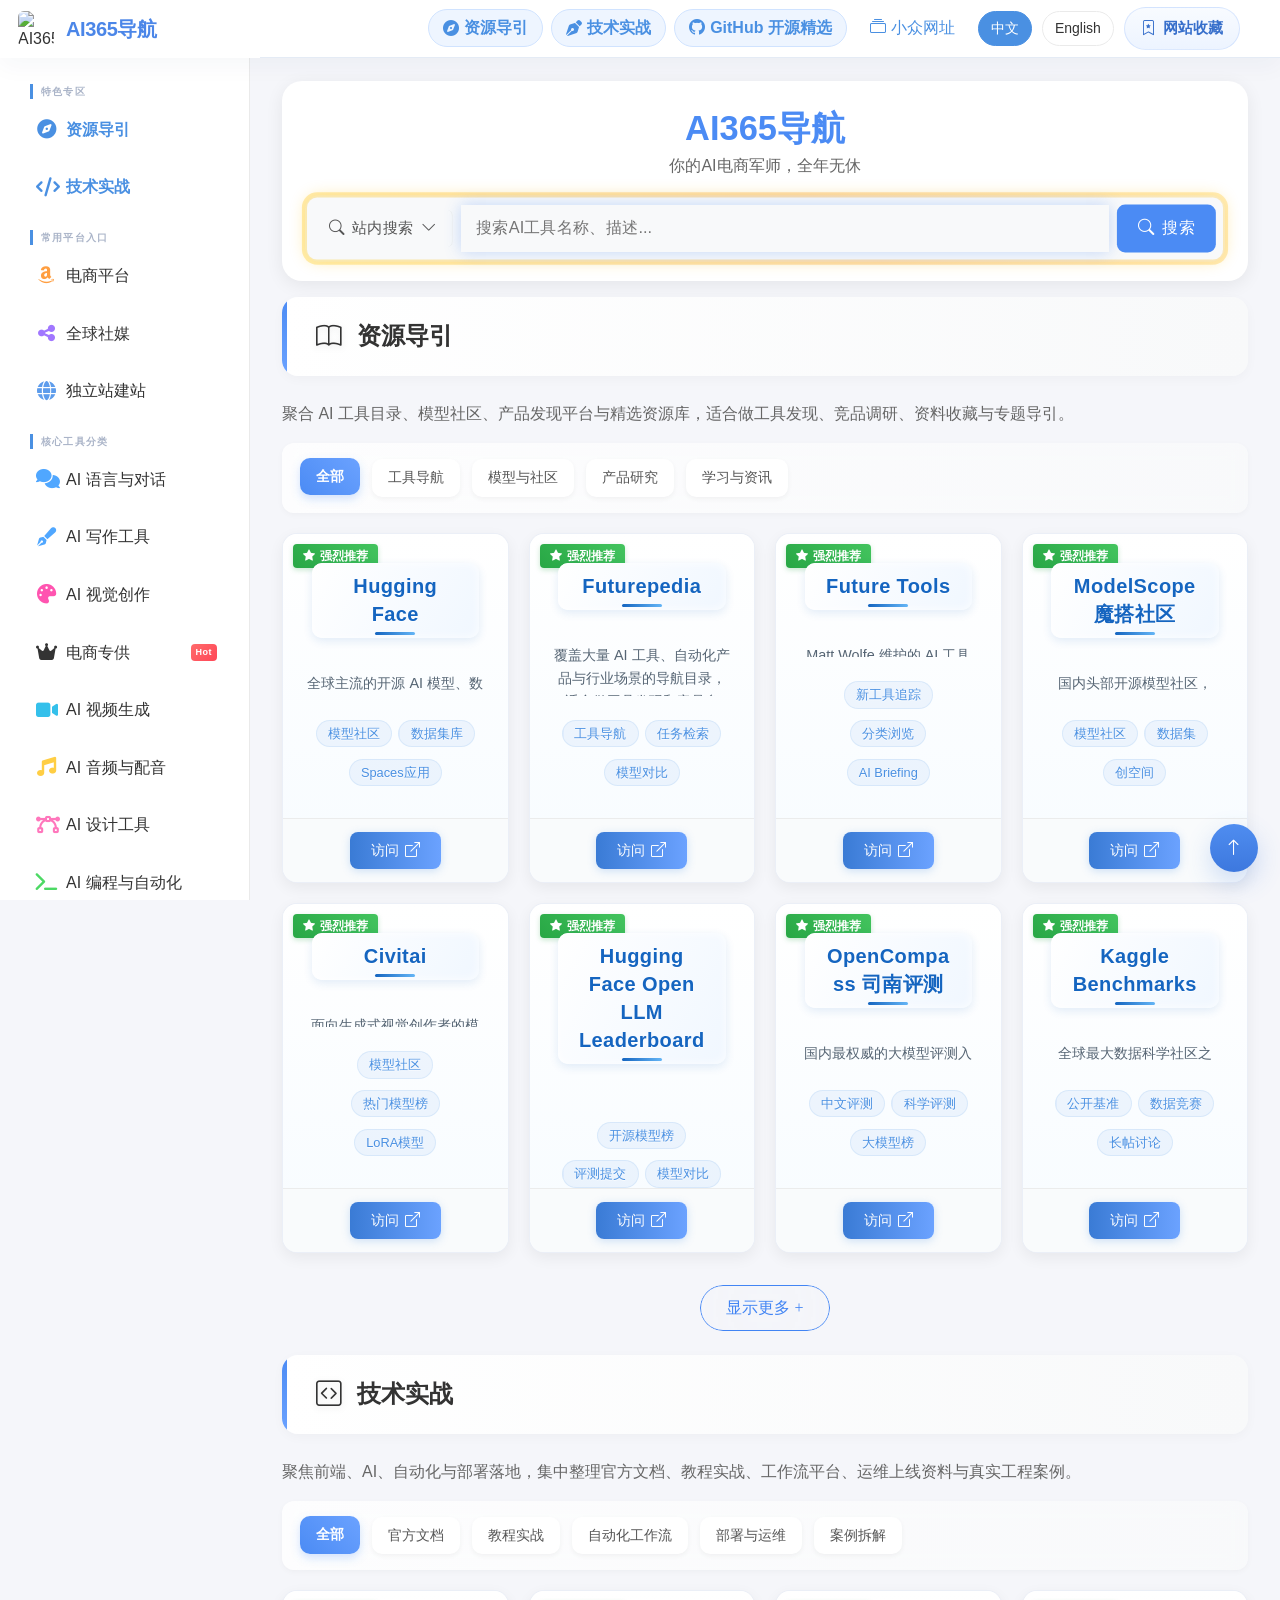
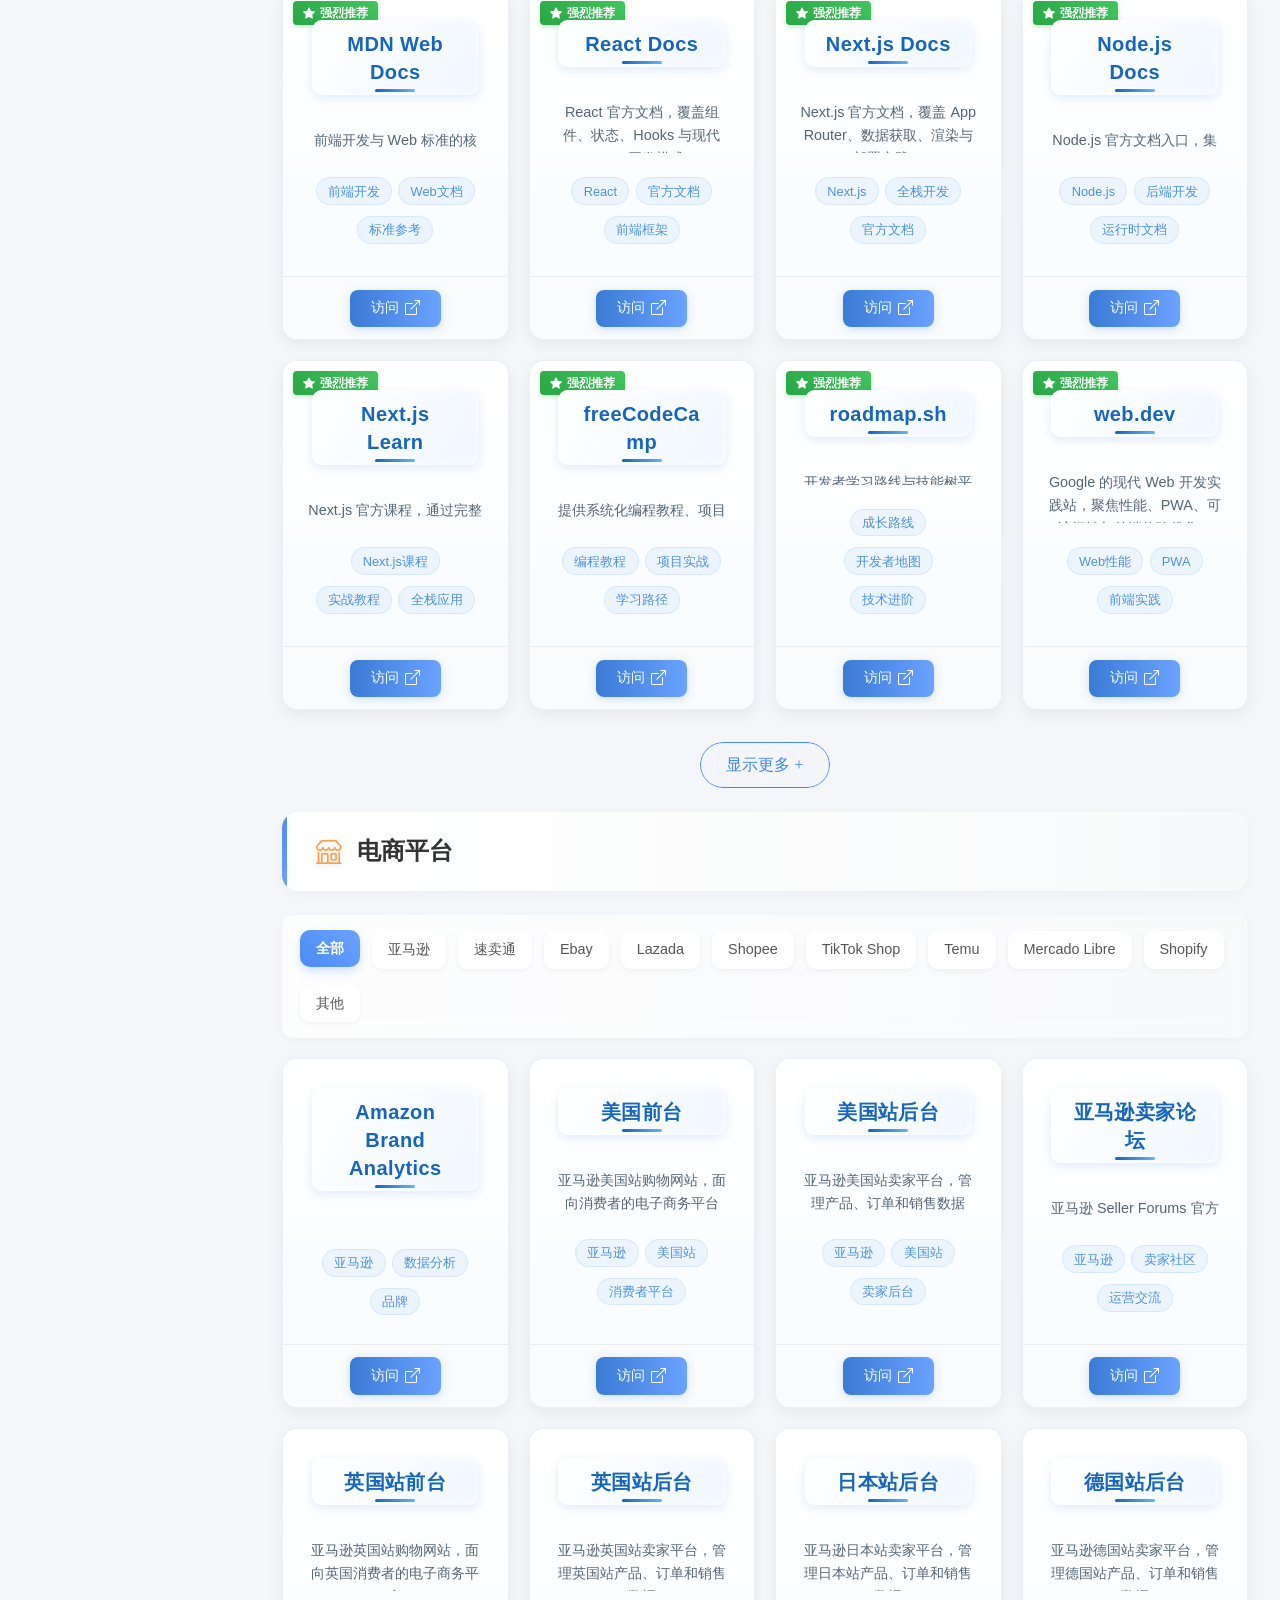
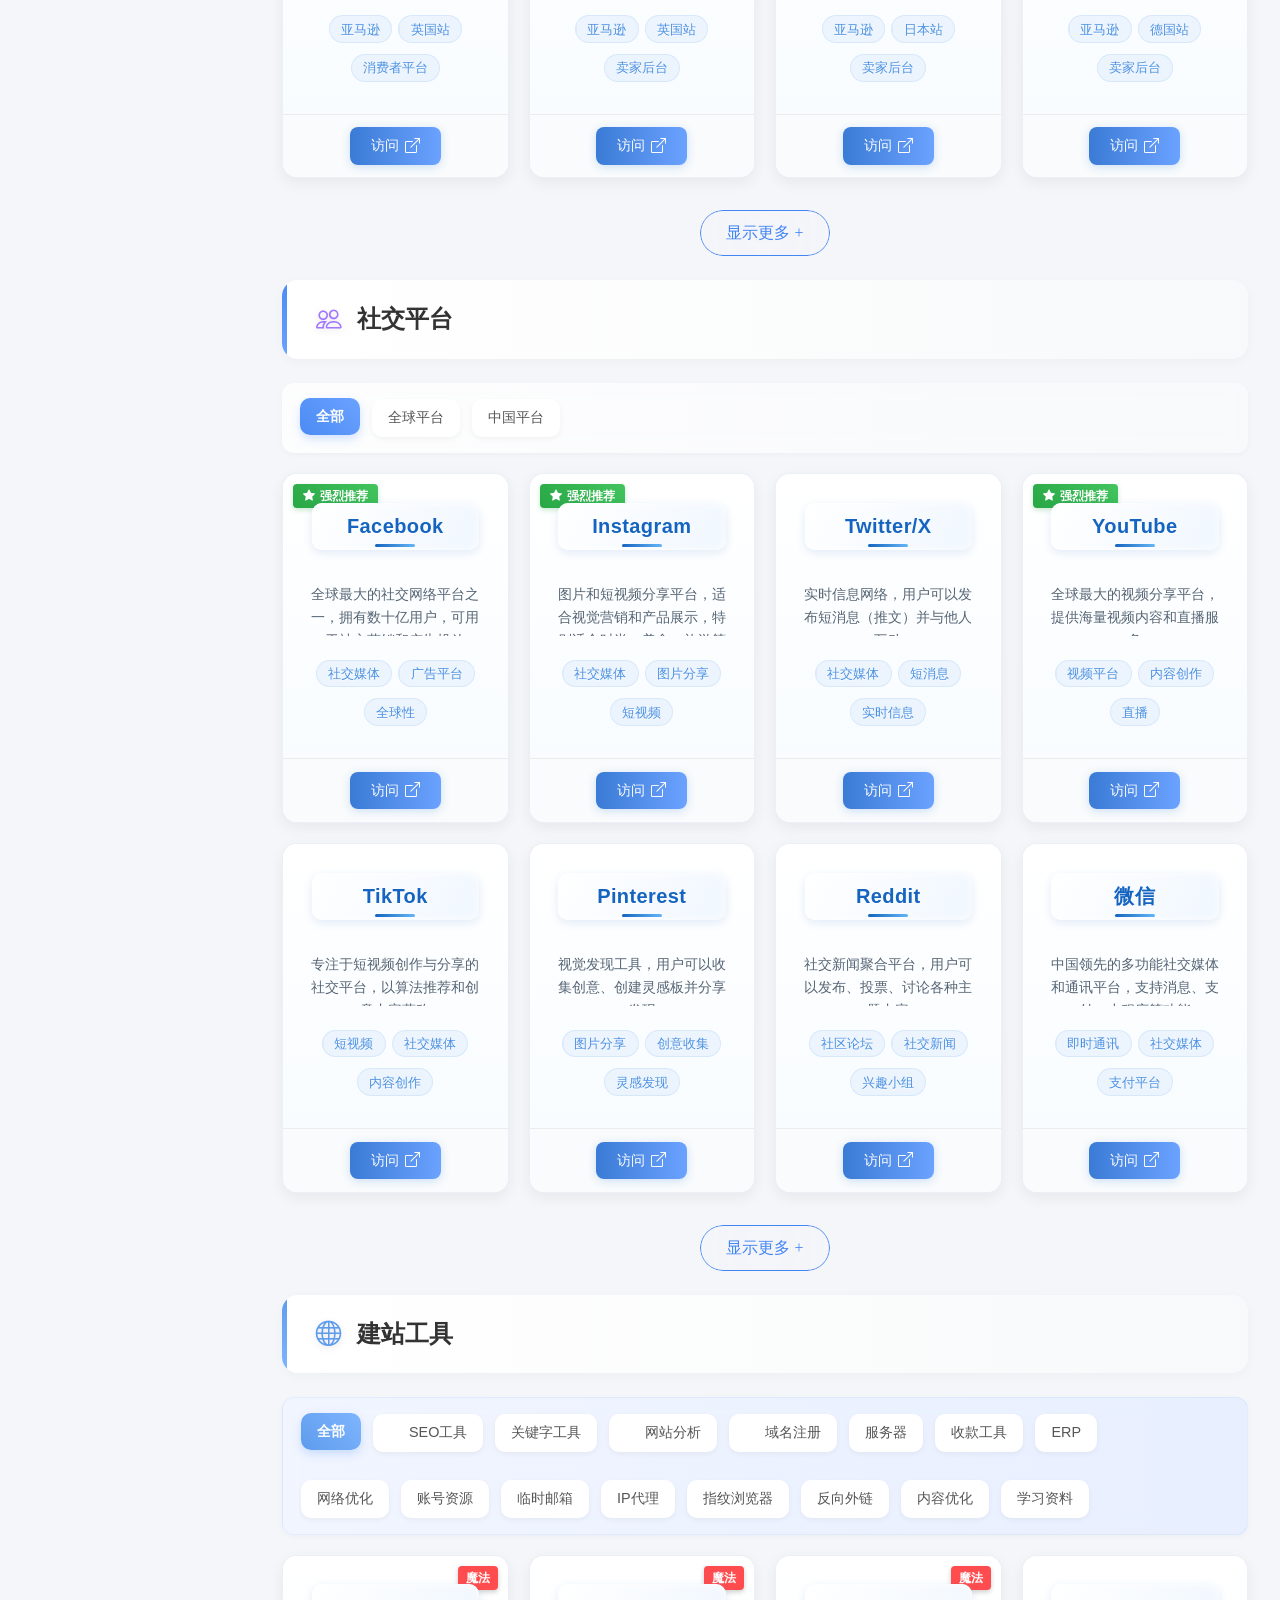
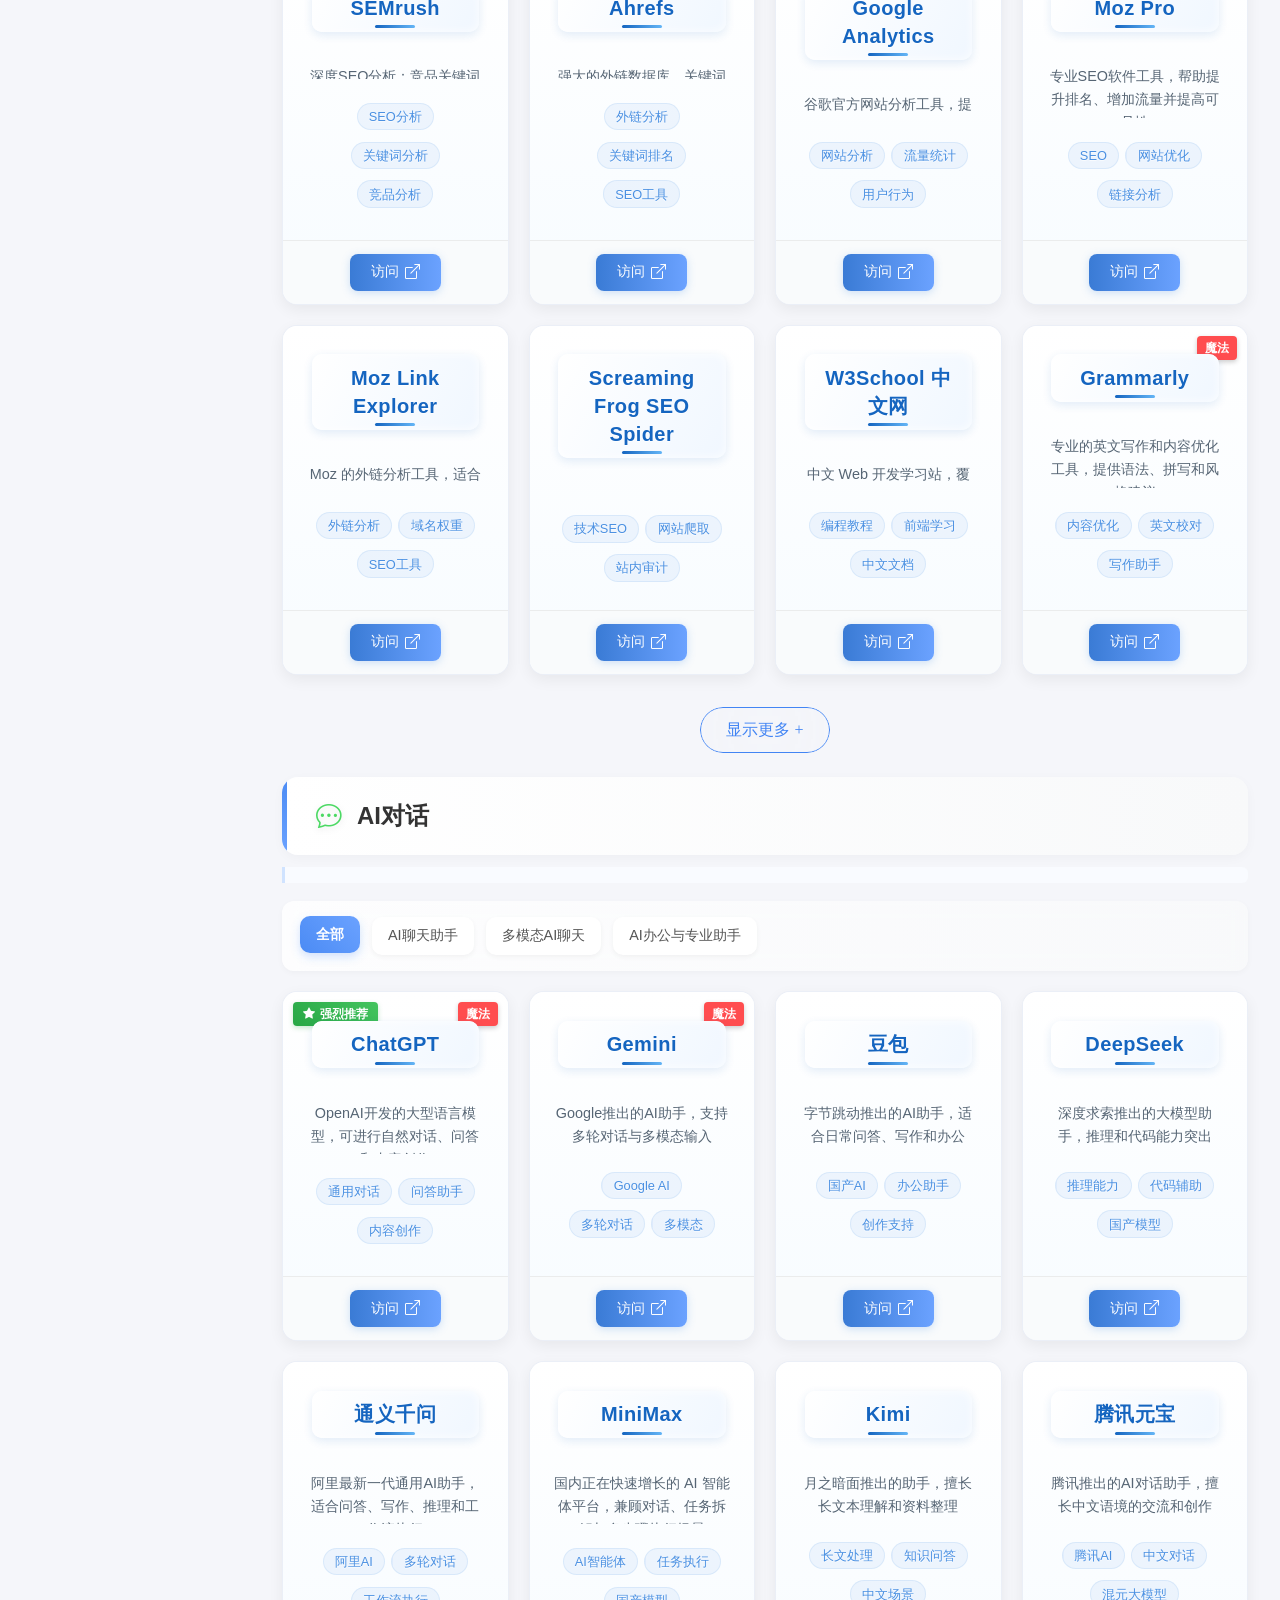
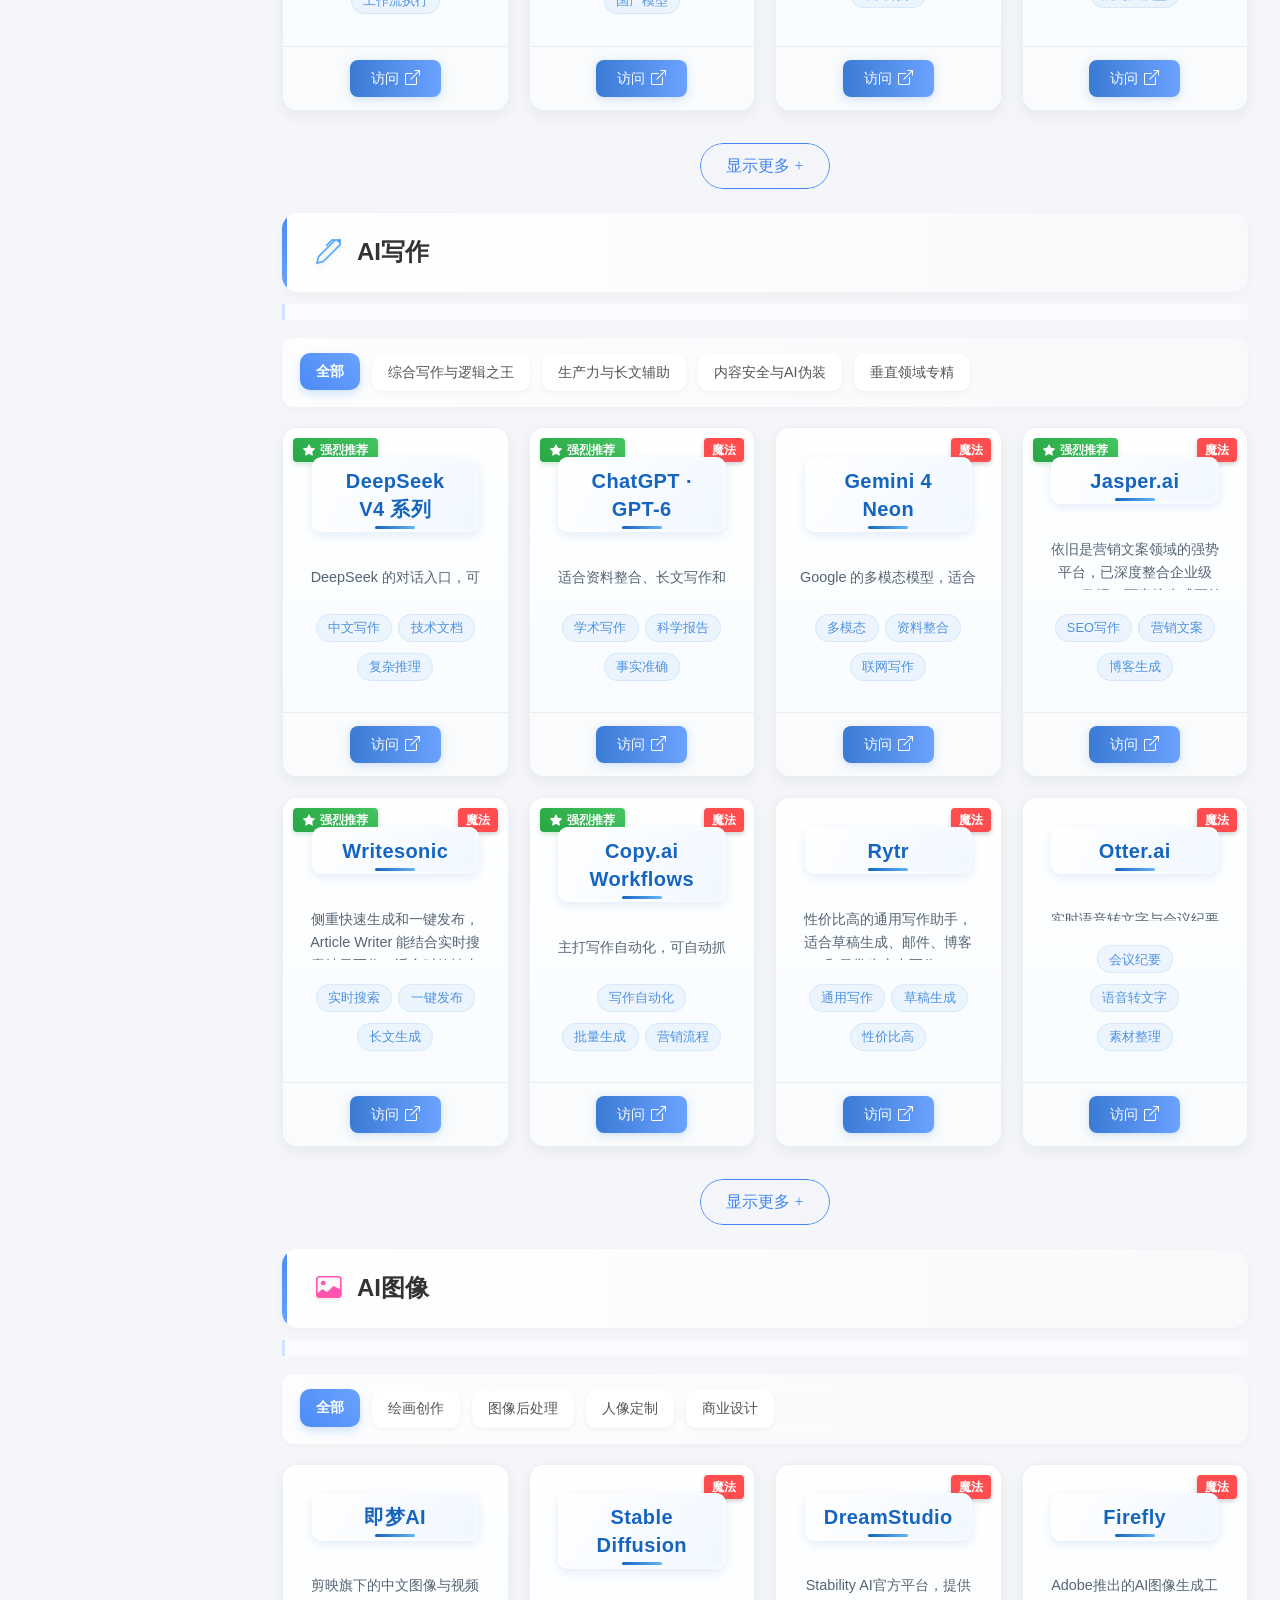
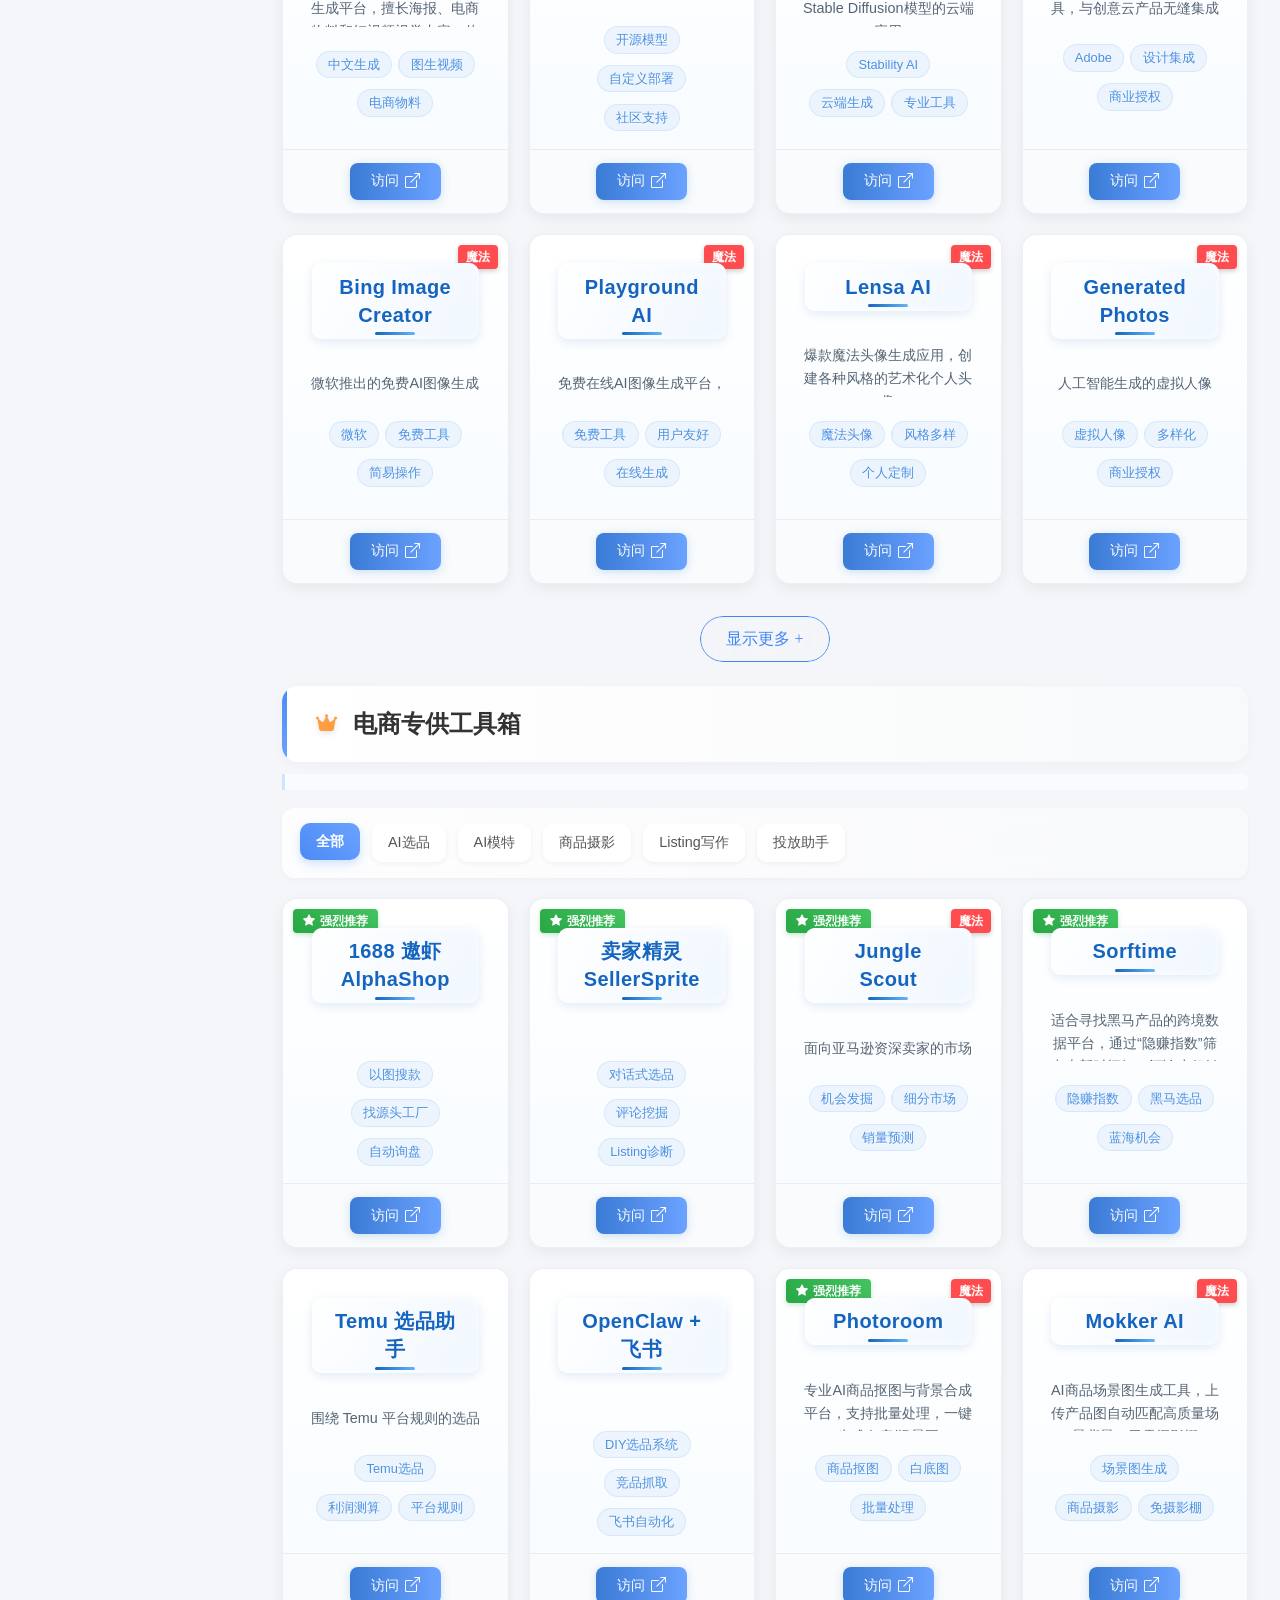
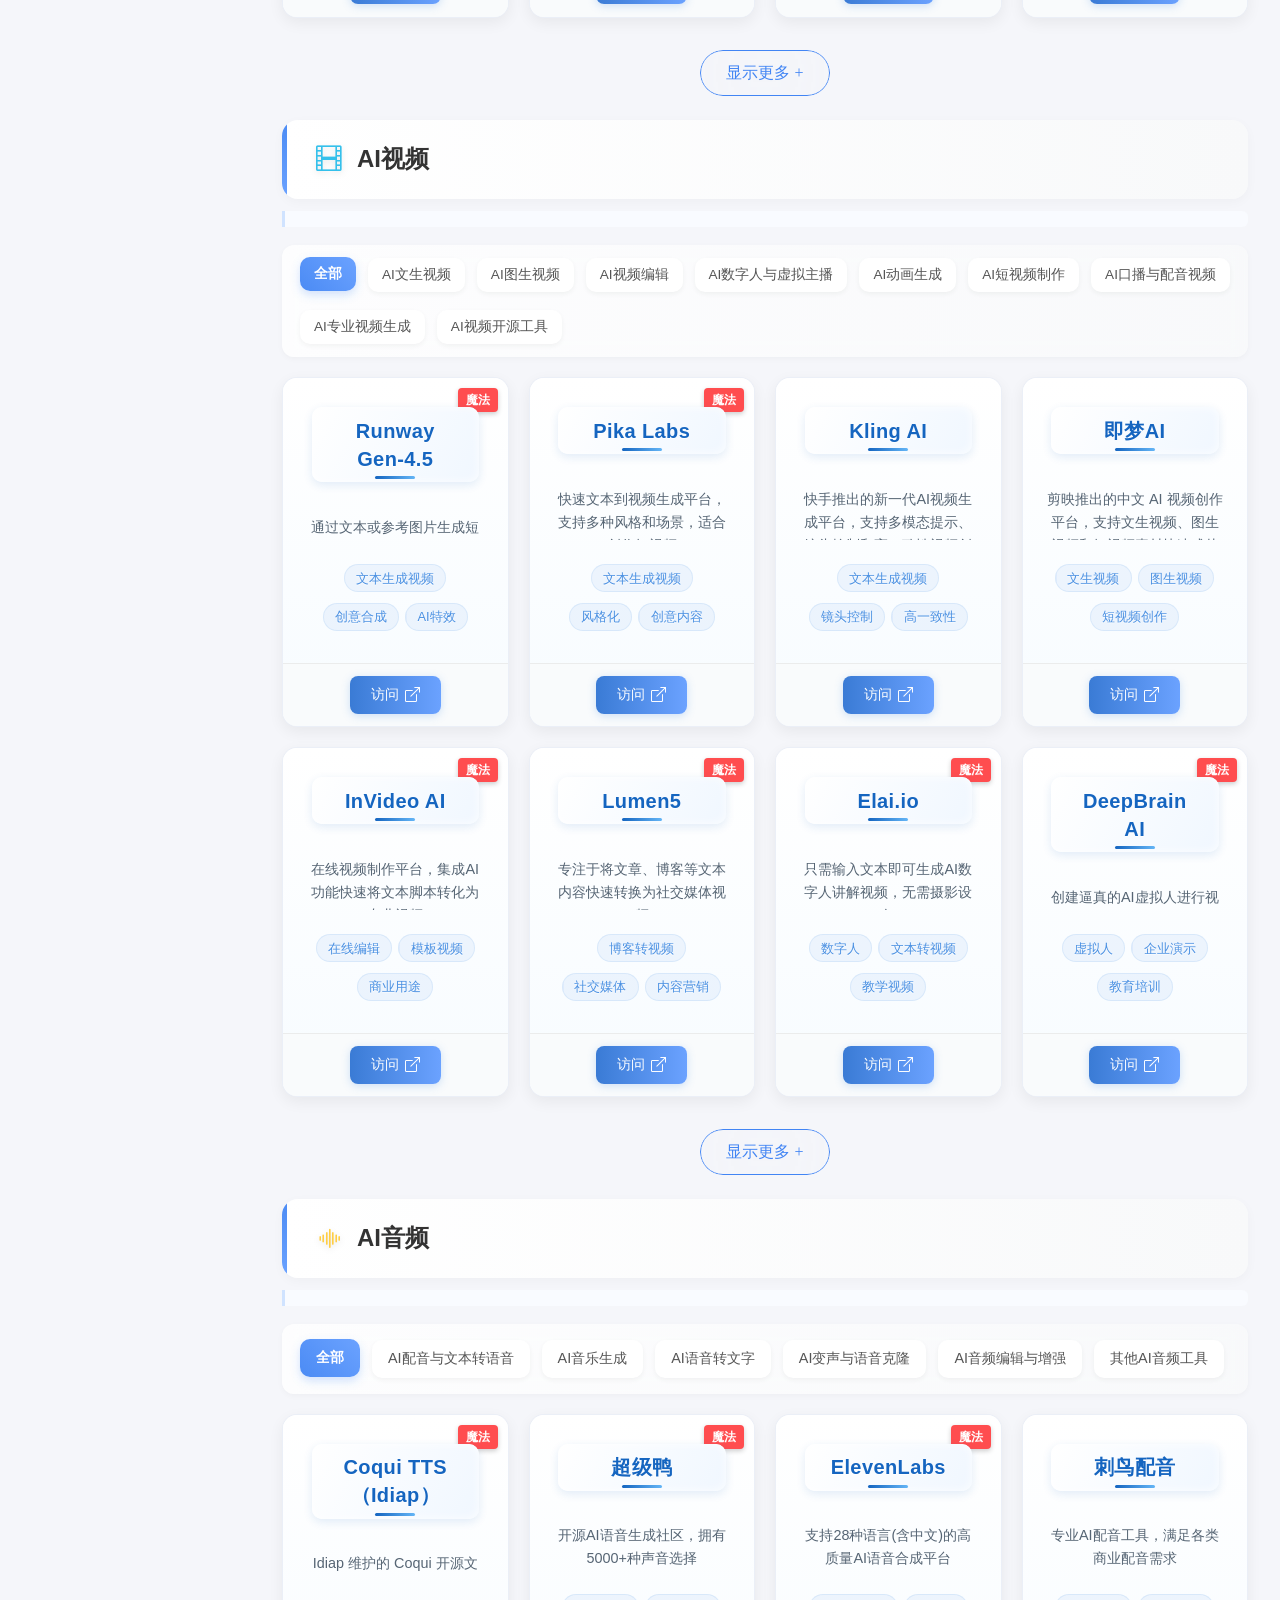
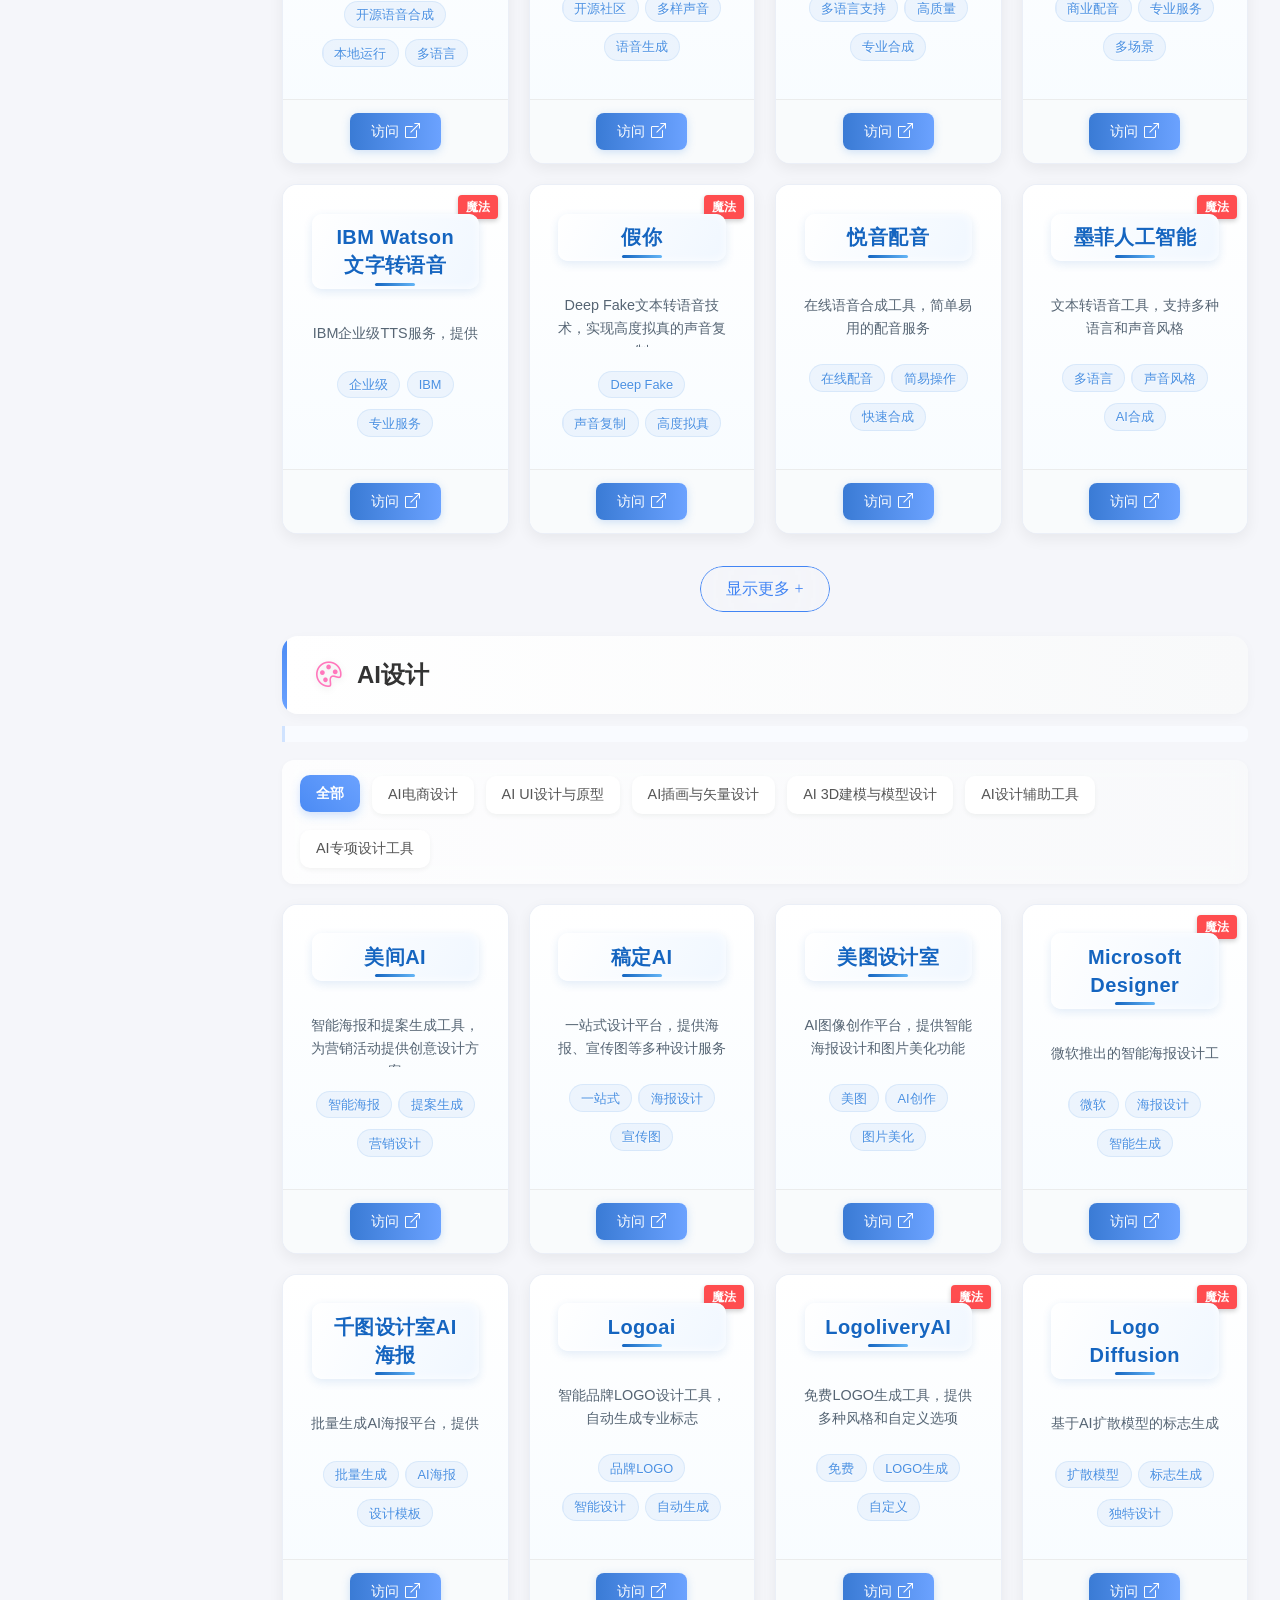
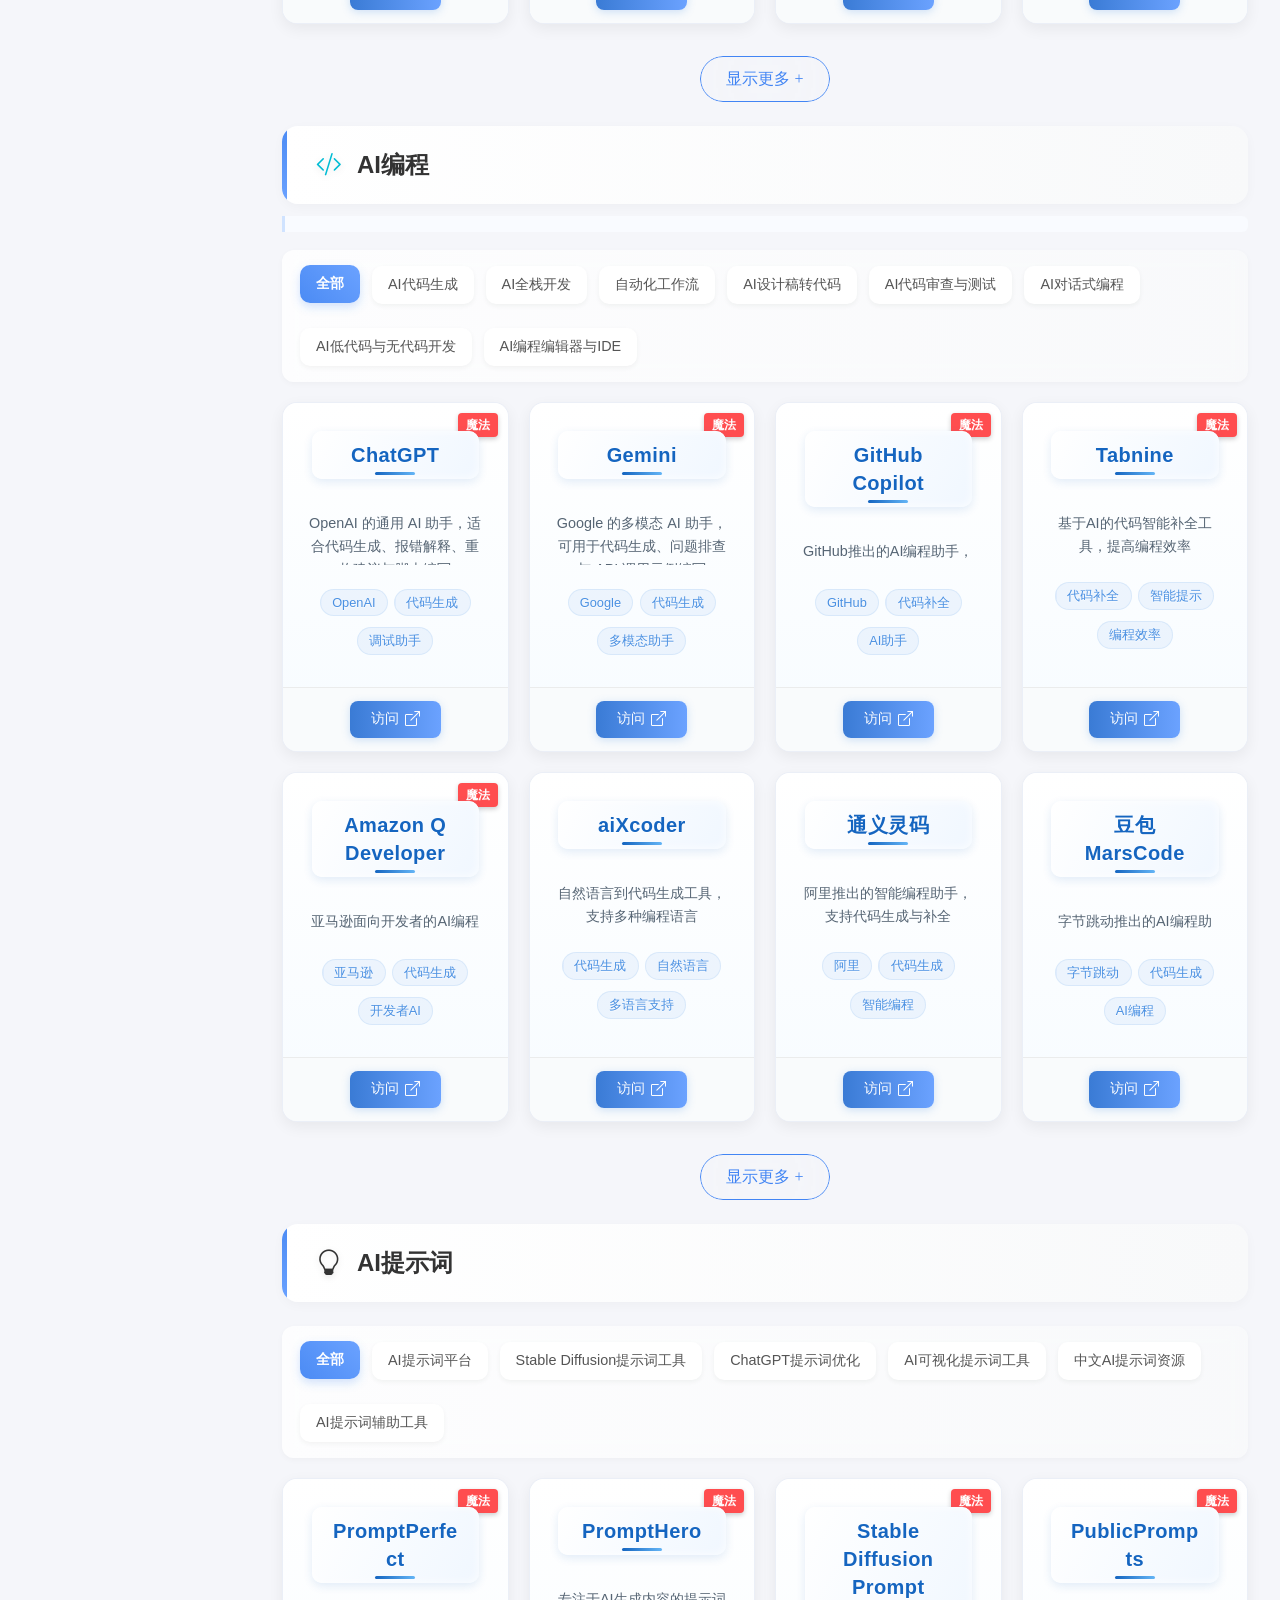
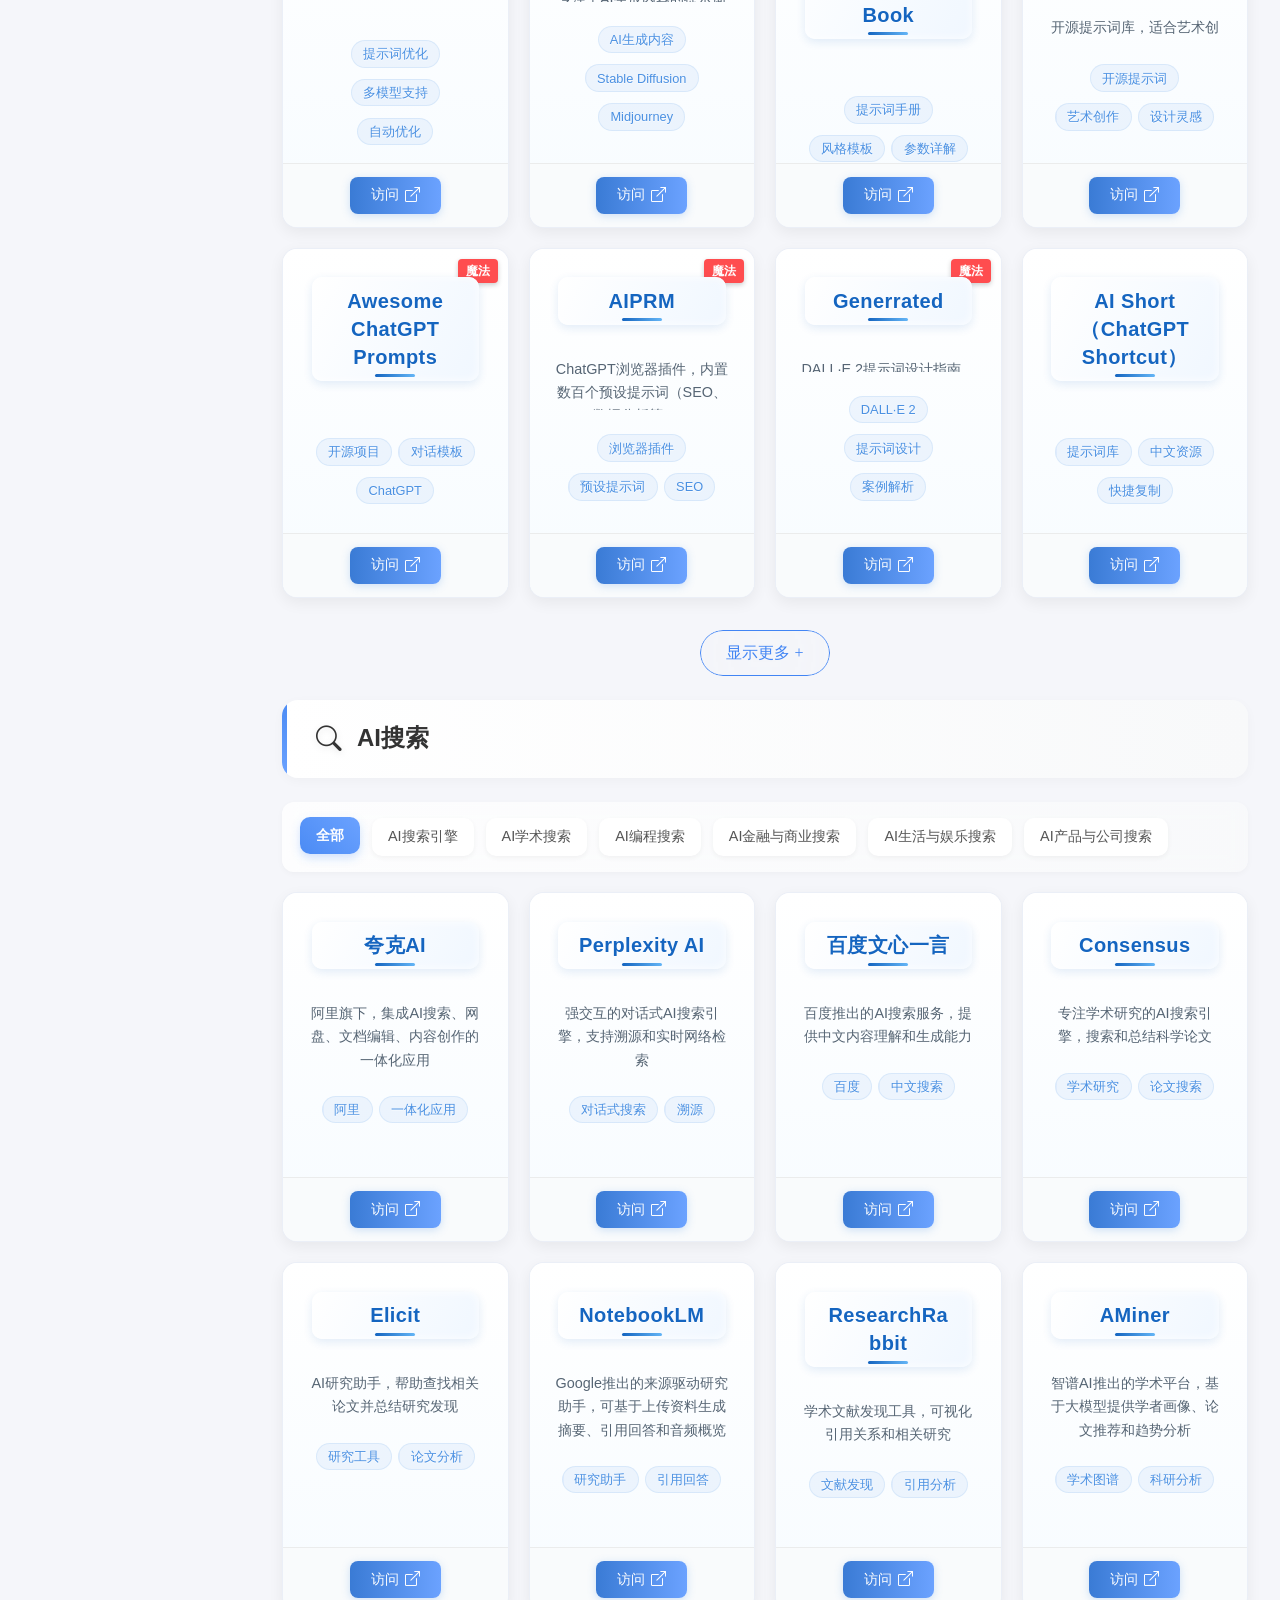
==== index.html @ fc741a00 "Curate navigation cards and rename Meta AI to Muse" ====
<!DOCTYPE html>
<html lang="zh-CN">
<head>
    <meta charset="UTF-8">
    <meta name="viewport" content="width=device-width, initial-scale=1.0">
    <title>AI365导航 - 跨境电商与AI工具一站式导航平台</title>
    <meta name="description" content="AI365导航为跨境电商卖家、独立站运营者与 AI 创作者精选电商平台、AI工具、资源导引与技术实战内容，新增更完整的前端、AI、自动化工作流、部署运维与案例拆解资源库。">
    <meta name="robots" content="index, follow, max-snippet:-1, max-image-preview:large, max-video-preview:-1">
    <meta name="theme-color" content="#4285f4">
    <link rel="canonical" href="https://www.aitool365.com/">
    <link rel="alternate" hreflang="zh-CN" href="https://www.aitool365.com/">
    <link rel="alternate" hreflang="en" href="https://www.aitool365.com/en.html">
    <link rel="alternate" hreflang="x-default" href="https://www.aitool365.com/">
    <meta property="og:type" content="website">
    <meta property="og:locale" content="zh_CN">
    <meta property="og:site_name" content="AI365导航">
    <meta property="og:title" content="AI365导航 - 跨境电商与AI工具一站式导航平台">
    <meta property="og:description" content="覆盖跨境电商运营、AI资源导引与技术实战场景的高质量导航，汇集官方文档、教程实战、自动化工作流、部署运维与真实工程案例。">
    <meta property="og:url" content="https://www.aitool365.com/">
    <meta property="og:image" content="https://www.aitool365.com/logo.svg">
    <meta name="twitter:card" content="summary_large_image">
    <meta name="twitter:title" content="AI365导航 - 跨境电商与AI工具一站式导航平台">
    <meta name="twitter:description" content="跨境卖家、开发者与 AI 爱好者常用工具导航，技术实战已扩展为官方文档、教程、工作流、部署与案例资源库。">
    <meta name="twitter:image" content="https://www.aitool365.com/logo.svg">
    <link rel="icon" type="image/png" href="favicon/default.png">
    <link rel="preconnect" href="https://cdn.jsdelivr.net" crossorigin>
    <link href="https://cdn.jsdelivr.net/npm/bootstrap@5.1.3/dist/css/bootstrap.min.css" rel="stylesheet">
    <link rel="stylesheet" href="https://cdn.jsdelivr.net/npm/bootstrap-icons@1.7.2/font/bootstrap-icons.css">
    <link rel="stylesheet" href="https://cdnjs.cloudflare.com/ajax/libs/font-awesome/6.5.0/css/all.min.css">
    <link rel="stylesheet" href="css/styles.css">
    <style>
        html { scroll-behavior: smooth; }
        /* 搜索结果页面样式 */
        #search-results-section {
            padding: 2rem 1rem;
            background-color: #fff;
            border-radius: 10px;
            box-shadow: 0 0 20px rgba(0, 0, 0, 0.05);
            margin-bottom: 2rem;
        }
        
        #search-results-section .section-header {
            display: flex;
            align-items: center;
            margin-bottom: 1.5rem;
            border-bottom: 1px solid #f0f0f0;
            padding-bottom: 0.5rem;
        }
        
        #search-results-section h2 {
            display: flex;
            align-items: center;
            font-size: 1.5rem;
            margin: 0;
        }
        
        #search-results-section h2 i {
            margin-right: 10px;
            color: #4285f4;
        }
        
        #search-results-section .category-badge {
            font-size: 0.75rem;
            padding: 3px 8px;
            border-radius: 12px;
            background-color: #f0f0f0;
            color: #555;
            margin-left: 5px;
        }
        
        .no-results-message {
            text-align: center;
            padding: 50px 20px;
            background-color: #f9f9f9;
            border-radius: 8px;
        }
        
        .no-results-message i {
            font-size: 3rem;
            color: #ccc;
            margin-bottom: 1rem;
            display: block;
        }
        
        /* 增强搜索框样式 */
        .search-box {
            transition: all 0.3s ease;
        }
        
        .search-box:focus-within {
            transform: scale(1.02);
        }
        
        .search-input:focus {
            box-shadow: 0 0 15px rgba(66, 133, 244, 0.3);
        }
        
        /* 增强站点卡片样式 */
        .search-results-grid .site-card {
            transition: transform 0.2s ease, box-shadow 0.2s ease;
        }
        
        .search-results-grid .site-card:hover {
            transform: translateY(-5px);
            box-shadow: 0 10px 20px rgba(0, 0, 0, 0.1);
        }
        
        /* 修复网格布局 - 强制使用4列 */
        .site-grid, #search-results-grid {
            display: grid !important;
            grid-template-columns: repeat(4, 1fr) !important;
            gap: 20px !important;
            width: 100% !important;
        }
        
        /* 确保所有卡片正确显示 */
        .site-card {
            width: 100% !important;
            margin: 0 !important;
            min-width: 0 !important;
            box-sizing: border-box !important;
        }
        
        /* 确保卡片内容不溢出 */
        .site-card .card-title {
            overflow: hidden;
            text-overflow: ellipsis;
            white-space: nowrap;
        }
        
        /* 隐藏多余卡片的CSS */
        .site-card.hidden {
            display: none !important;
        }
        
        /* 修复卡片内部布局 */
        .site-card .card-header {
            display: flex;
            align-items: center;
        }
        
        .site-card .card-logo {
            margin-right: 10px;
            width: 32px;
            height: 32px;
            object-fit: contain;
            display: none; /* 隐藏logo */
        }
        
        .site-card .card-description {
            display: -webkit-box;
            -webkit-line-clamp: 3;
            line-clamp: 3;
            -webkit-box-orient: vertical;
            overflow: hidden;
            line-height: 1.5;
        }
        
        /* 显示更多按钮样式 */
        .more-sites-btn-container {
            width: 100%;
            text-align: center;
            margin: 1.5rem 0;
        }
        
        .btn-101 {
            position: relative;
            padding: 10px 25px;
            border-radius: 30px;
            background-color: transparent;
            color: #4285f4;
            border: 1px solid #4285f4;
            cursor: pointer;
            font-weight: 500;
            overflow: hidden;
            z-index: 1;
            transition: all 0.3s ease;
            outline: none;
        }
        
        .btn-101:hover {
            color: white;
            background-color: #4285f4;
        }
        
        .btn-101 svg {
            position: absolute;
            top: 0;
            left: 0;
            width: 100%;
            height: 100%;
            z-index: -1;
            opacity: 0;
        }
        
        .btn-101:hover svg {
            opacity: 1;
        }
        
        /* 语言切换按钮样式 */
        .language-toggle {
            position: fixed;
            top: 20px;
            right: 20px;
            background-color: #4285f4;
            color: white;
            border: none;
            border-radius: 20px;
            padding: 8px 15px;
            font-size: 14px;
            cursor: pointer;
            z-index: 1000;
            transition: all 0.3s ease;
        }
        
        .language-toggle:hover {
            background-color: #3367d6;
            transform: scale(1.05);
        }
    </style>
</head>
<body>
    <!-- 语言切换按钮 -->
    <div class="language-toggle-container">
        <button id="chinese-toggle" class="language-toggle active" onclick="switchLanguage('zh')">中文</button>
        <button id="english-toggle" class="language-toggle" onclick="switchLanguage('en')">English</button>
    </div>

    <!-- 新增导航栏 -->
    <div class="top-nav-bar">
        <div class="top-nav-links">
            <div class="sidebar-logo">
                <img src="logo.svg" alt="AI365导航">
                <span>AI365导航</span>
            </div>
            <div class="right-nav-links">
                <a href="#resources" title="跳转到资源导引" class="top-nav-link top-nav-special" onclick="showCategory('resources'); return false;">
                    <i class="fa-solid fa-compass"></i> 资源导引
                </a>
                <a href="#tech-blog" title="跳转到技术实战" class="top-nav-link top-nav-special" onclick="showCategory('tech-blog'); return false;">
                    <i class="fa-solid fa-pen-nib"></i> 技术实战
                </a>
                <a href="#github_repos" title="跳转到 GitHub 开源精选" class="top-nav-link top-nav-special" onclick="showCategory('github_repos'); return false;">
                    <i class="bi bi-github" aria-hidden="true"></i> GitHub 开源精选
                </a>
                <a href="https://virtualbrains.feishu.cn/wiki/SHUPwNzcbi3SkGkV3Vgcptb0nVb?from=from_copylink" target="_blank" rel="noopener noreferrer" title="打开飞书小众网址资源库" class="top-nav-link">
                    <i class="bi bi-collection"></i> 小众网址
                </a>
                <div class="language-buttons">
                    <button id="chinese-nav-toggle" class="language-nav-toggle active" onclick="switchLanguage('zh')">中文</button>
                    <button id="english-nav-toggle" class="language-nav-toggle" onclick="switchLanguage('en')">English</button>
                    <button type="button" class="search-tool-btn header-bookmark-btn" title="收藏 AI365导航，方便下次快速访问" aria-label="收藏 AI365导航，方便下次快速访问" onclick="saveBookmarkSite()">
                        <i class="bi bi-bookmark-star"></i>
                        <span>网站收藏</span>
                    </button>
                </div>
            </div>
        </div>
    </div>

    <!-- 侧边栏 -->
    <div class="sidebar">
        <ul class="nav-menu">

            <!-- ══ 特色专区 ══ -->
            <li class="sidebar-group-header">
                <span class="sidebar-group-label">特色专区</span>
            </li>
            <li class="nav-item">
                <a class="nav-link nav-special-item" onclick="showCategory('resources')">
                    <i class="fa-solid fa-compass sidebar-fa-icon"></i>
                    资源导引
                </a>
            </li>
            <li class="nav-item">
                <a class="nav-link nav-special-item" onclick="showCategory('tech-blog')">
                    <i class="fa-solid fa-code sidebar-fa-icon"></i>
                    技术实战
                </a>
            </li>

            <!-- ══ 常用平台入口 ══ -->
            <li class="sidebar-group-header">
                <span class="sidebar-group-label">常用平台入口</span>
            </li>
            <li class="nav-item">
                <a class="nav-link" onclick="showCategory('ecommerce')">
                    <i class="fa-brands fa-amazon sidebar-fa-icon" style="color:#FF9E40;"></i>
                    电商平台
                </a>
            </li>
            <li class="nav-item">
                <a class="nav-link" onclick="showCategory('social')">
                    <i class="fa-solid fa-share-nodes sidebar-fa-icon" style="color:#A177FF;"></i>
                    全球社媒
                </a>
            </li>
            <li class="nav-item">
                <a class="nav-link" onclick="showCategory('website')">
                    <i class="fa-solid fa-globe sidebar-fa-icon" style="color:#5D9CEC;"></i>
                    独立站建站
                </a>
            </li>

            <!-- ══ 核心工具分类 ══ -->
            <li class="sidebar-group-header">
                <span class="sidebar-group-label">核心工具分类</span>
            </li>
            <li class="nav-item">
                <a class="nav-link" onclick="showCategory('ai_chat')">
                    <i class="fa-solid fa-comments sidebar-fa-icon" style="color:#50A7FF;"></i>
                    AI 语言与对话
                </a>
            </li>
            <li class="nav-item">
                <a class="nav-link" onclick="showCategory('ai_writing')">
                    <i class="fa-solid fa-pen-fancy sidebar-fa-icon" style="color:#50A7FF;"></i>
                    AI 写作工具
                </a>
            </li>
            <li class="nav-item">
                <a class="nav-link" onclick="showCategory('ai_image')">
                    <i class="fa-solid fa-palette sidebar-fa-icon" style="color:#FF54B0;"></i>
                    AI 视觉创作
                </a>
            </li>
            <li class="nav-item">
                <a class="nav-link nav-hot-item" onclick="showCategory('ecommerce_zone')">
                    <i class="fa-solid fa-crown sidebar-fa-icon"></i>
                    电商专供
                    <span class="nav-hot-badge">Hot</span>
                </a>
            </li>
            <li class="nav-item">
                <a class="nav-link" onclick="showCategory('ai_video')">
                    <i class="fa-solid fa-video sidebar-fa-icon" style="color:#34C0EB;"></i>
                    AI 视频生成
                </a>
            </li>
            <li class="nav-item">
                <a class="nav-link" onclick="showCategory('ai_audio')">
                    <i class="fa-solid fa-music sidebar-fa-icon" style="color:#FFCE44;"></i>
                    AI 音频与配音
                </a>
            </li>
            <li class="nav-item">
                <a class="nav-link" onclick="showCategory('ai_design')">
                    <i class="fa-solid fa-bezier-curve sidebar-fa-icon" style="color:#FF77BC;"></i>
                    AI 设计工具
                </a>
            </li>
            <li class="nav-item">
                <a class="nav-link" onclick="showCategory('ai_coding')">
                    <i class="fa-solid fa-terminal sidebar-fa-icon" style="color:#4CD964;"></i>
                    AI 编程与自动化
                </a>
            </li>
            <li class="nav-item">
                <a class="nav-link" onclick="showCategory('ai_prompts')">
                    <i class="fa-solid fa-lightbulb sidebar-fa-icon" style="color:#FFD34D;"></i>
                    AI 提示词
                </a>
            </li>
            <li class="nav-item">
                <a class="nav-link" onclick="showCategory('ai_search')">
                    <i class="fa-solid fa-magnifying-glass sidebar-fa-icon" style="color:#5D9CEC;"></i>
                    AI 搜索
                </a>
            </li>
            <li class="nav-item">
                <a href="#github_repos" class="nav-link" onclick="showCategory('github_repos'); return false;">
                    <i class="bi bi-github"></i>
                    GitHub 开源精选
                </a>
            </li>
            <li class="nav-item">
                <a class="nav-link" onclick="showCategory('craft_apps')">
                    <i class="fa-solid fa-puzzle-piece sidebar-fa-icon" style="color:#17947F;"></i>
                    Craft 开源软件
                    <span class="nav-hot-badge">New</span>
                </a>
            </li>

        </ul>
    </div>

    <!-- 主内容区域 -->
    <div class="main-content">
        <!-- 搜索容器 -->
        <div class="search-container">
            <h1 class="search-title">AI365导航</h1>
            <p class="search-subtitle">你的AI电商军师，全年无休</p>
            <div class="search-box">
                <div class="search-border-effect"></div>
                <div class="search-engine-selector">
                    <button id="search-engine-btn" class="search-engine-btn" onclick="toggleSearchEngines()">
                        <span id="current-engine-icon"><i class="bi bi-search"></i></span>
                        <span id="current-engine-name">站内搜索</span>
                        <i class="bi bi-chevron-down"></i>
                    </button>
                    <div id="search-engine-dropdown" class="search-engine-dropdown">
                        <div class="search-engine-item active" data-engine="site" onclick="selectSearchEngine('site')">
                            <i class="bi bi-search"></i> 站内搜索
                        </div>
                        <div class="search-engine-item" data-engine="baidu" onclick="selectSearchEngine('baidu')">
                            <img src="https://www.baidu.com/favicon.ico" alt="百度" class="search-engine-icon"> 百度
                        </div>
                        <div class="search-engine-item" data-engine="google" onclick="selectSearchEngine('google')">
                            <img src="https://www.google.com/favicon.ico" alt="Google" class="search-engine-icon"> Google
                        </div>
                        <div class="search-engine-item" data-engine="bing" onclick="selectSearchEngine('bing')">
                            <img src="https://www.bing.com/favicon.ico" alt="Bing" class="search-engine-icon"> Bing
                        </div>
                        <div class="search-engine-item" data-engine="gemini" onclick="selectSearchEngine('gemini')">
                            <img src="https://gemini.google.com/favicon.ico" alt="Gemini" class="search-engine-icon"> Gemini
                        </div>
                    </div>
                </div>
                <input type="text" id="search-input" class="search-input" placeholder="搜索AI工具名称、描述..." aria-label="站内搜索" autofocus>
                <button id="clear-search-btn" class="clear-search-btn" title="清空搜索" aria-label="清空搜索" onclick="clearSearch()">
                    <i class="bi bi-x-lg"></i>
                </button>
                <button id="search-button" class="search-button" title="执行搜索" aria-label="执行搜索" onclick="performSearch()">
                    <i class="bi bi-search"></i> 搜索
                </button>
            </div>
        </div>
        
        <!-- 内容区域 -->
        <div id="content-area">
            <!-- 资源导引 -->
            <section id="resources-section" class="category-section" aria-labelledby="resources-heading">
                <div id="resources" class="category-anchor"></div>
                <div class="category-title">
                    <h2 id="resources-heading"><i class="bi bi-book"></i> 资源导引</h2>
                </div>
                <div class="channel-intro">
                    <p>聚合 AI 工具目录、模型社区、产品发现平台与精选资源库，适合做工具发现、竞品调研、资料收藏与专题导引。</p>
                </div>
                <div class="subcategory-nav">
                    <button class="subcategory-btn active" onclick="filterResourcesSubcategory('all')">全部</button>
                    <button class="subcategory-btn" onclick="filterResourcesSubcategory('resource_tool_navigation')">工具导航</button>
                    <button class="subcategory-btn" onclick="filterResourcesSubcategory('resource_model_community')">模型与社区</button>
                    <button class="subcategory-btn" onclick="filterResourcesSubcategory('resource_product_research')">产品研究</button>
                    <button class="subcategory-btn" onclick="filterResourcesSubcategory('resource_learning_news')">学习与资讯</button>
                </div>
                <div class="site-grid placeholder-grid" id="resources-grid">
                    <!-- 资源导引卡片将通过JavaScript动态添加 -->
                </div>
            </section>

            <!-- 技术实战 -->
            <section id="tech-blog-section" class="category-section" aria-labelledby="tech-blog-heading">
                <div id="tech-blog" class="category-anchor"></div>
                <div class="category-title">
                    <h2 id="tech-blog-heading"><i class="bi bi-code-square"></i> 技术实战</h2>
                </div>
                <div class="channel-intro">
                    <p>聚焦前端、AI、自动化与部署落地，集中整理官方文档、教程实战、工作流平台、运维上线资料与真实工程案例。</p>
                </div>
                <div class="subcategory-nav">
                    <button class="subcategory-btn active" onclick="filterTechBlogSubcategory('all')">全部</button>
                    <button class="subcategory-btn" onclick="filterTechBlogSubcategory('tech_official_docs')">官方文档</button>
                    <button class="subcategory-btn" onclick="filterTechBlogSubcategory('tech_tutorials')">教程实战</button>
                    <button class="subcategory-btn" onclick="filterTechBlogSubcategory('tech_workflows')">自动化工作流</button>
                    <button class="subcategory-btn" onclick="filterTechBlogSubcategory('tech_deploy_ops')">部署与运维</button>
                    <button class="subcategory-btn" onclick="filterTechBlogSubcategory('tech_case_studies')">案例拆解</button>
                </div>
                <div class="site-grid placeholder-grid" id="tech-blog-grid">
                    <!-- 技术实战卡片将通过JavaScript动态添加 -->
                </div>
            </section>

            <!-- 电商平台 -->
            <div id="ecommerce-section" class="category-section">
                <div class="category-title">
                    <h2><i class="bi bi-shop"></i> 电商平台</h2>
                </div>
                <!-- 二级分类导航 -->
                <div class="subcategory-nav">
                    <button class="subcategory-btn active" onclick="filterEcommerceSubcategory('all')">全部</button>
                    <button class="subcategory-btn" onclick="filterEcommerceSubcategory('amazon')">亚马逊</button>
                    <button class="subcategory-btn" onclick="filterEcommerceSubcategory('aliexpress')">速卖通</button>
                    <button class="subcategory-btn" onclick="filterEcommerceSubcategory('ebay')">Ebay</button>
                    <button class="subcategory-btn" onclick="filterEcommerceSubcategory('lazada')">Lazada</button>
                    <button class="subcategory-btn" onclick="filterEcommerceSubcategory('shopee')">Shopee</button>
                    <button class="subcategory-btn" onclick="filterEcommerceSubcategory('tiktok-shop')">TikTok Shop</button>
                    <button class="subcategory-btn" onclick="filterEcommerceSubcategory('temu')">Temu</button>
                    <button class="subcategory-btn" onclick="filterEcommerceSubcategory('mercado-libre')">Mercado Libre</button>
                    <button class="subcategory-btn" onclick="filterEcommerceSubcategory('shopify')">Shopify</button>
                    <button class="subcategory-btn" onclick="filterEcommerceSubcategory('other')">其他</button>
                </div>
                <div class="site-grid" id="ecommerce-grid">
                    <!-- 电商平台网站卡片将通过JavaScript动态添加 -->
                </div>
            </div>

            <!-- 社交平台 -->
            <div id="social-section" class="category-section">
                <div class="category-title">
                    <h2><i class="bi bi-people"></i> 社交平台</h2>
                </div>
                <!-- 二级分类导航 -->
                <div class="subcategory-nav">
                    <button class="subcategory-btn active" onclick="filterSocialSubcategory('all')">全部</button>
                    <button class="subcategory-btn" onclick="filterSocialSubcategory('social-global')">全球平台</button>
                    <button class="subcategory-btn" onclick="filterSocialSubcategory('social-china')">中国平台</button>
                </div>
                <div class="site-grid" id="social-grid">
                    <!-- 社交平台网站卡片将通过JavaScript动态添加 -->
                </div>
            </div>

            <!-- 建站工具 -->
            <div id="website-section" class="category-section">
                <div class="category-title">
                    <h2><i class="bi bi-globe"></i> 建站工具</h2>
                </div>
                <!-- 二级分类导航 -->
                <div class="subcategory-nav">
                    <button class="subcategory-btn active" onclick="filterSubcategory('all')">全部</button>
                    <button class="subcategory-btn" onclick="filterSubcategory('seo')">SEO工具</button>
                    <button class="subcategory-btn" onclick="filterSubcategory('keyword')">关键字工具</button>
                    <button class="subcategory-btn" onclick="filterSubcategory('analytics')">网站分析</button>
                    <button class="subcategory-btn" onclick="filterSubcategory('domain')">域名注册</button>
                    <button class="subcategory-btn" onclick="filterSubcategory('server')">服务器</button>
                    <button class="subcategory-btn" onclick="filterSubcategory('payment')">收款工具</button>
                    <button class="subcategory-btn" onclick="filterSubcategory('erp')">ERP</button>
                    <button class="subcategory-btn" onclick="filterSubcategory('network')">网络优化</button>
                    <button class="subcategory-btn" onclick="filterSubcategory('account')">账号资源</button>
                    <button class="subcategory-btn" onclick="filterSubcategory('temp-mail')">临时邮箱</button>
                    <button class="subcategory-btn" onclick="filterSubcategory('ip-proxy')">IP代理</button>
                    <button class="subcategory-btn" onclick="filterSubcategory('browser')">指纹浏览器</button>
                    <button class="subcategory-btn" onclick="filterSubcategory('backlink')">反向外链</button>
                    <button class="subcategory-btn" onclick="filterSubcategory('content')">内容优化</button>
                    <button class="subcategory-btn" onclick="filterSubcategory('learning')">学习资料</button>
                </div>
                <div class="site-grid" id="website-tools-grid">
                    <!-- 建站工具网站卡片将通过JavaScript动态添加 -->
                </div>
            </div>
            
            <!-- AI对话 -->
            <div id="ai-chat-section" class="category-section">
                <div class="category-title">
                    <h2><i class="bi bi-chat-dots"></i> AI语言与对话</h2>
                </div>
                <div class="seo-desc" aria-label="AI对话工具简介">
                    <!-- SEO百科描述区域：AI对话工具涵盖通用聊天助手、多模态AI与专业办公助手，适合写作提效、知识问答、任务拆解与工作流自动化等多种场景的高频使用需求。 -->
                </div>
                <!-- 二级分类导航 -->
                <div class="subcategory-nav">
                    <button class="subcategory-btn active" onclick="filterAiChatSubcategory('all')">全部</button>
                    <button class="subcategory-btn" onclick="filterAiChatSubcategory('general_assistant')">AI聊天助手</button>
                    <button class="subcategory-btn" onclick="filterAiChatSubcategory('multimodal_ai')">多模态AI聊天</button>
                    <button class="subcategory-btn" onclick="filterAiChatSubcategory('professional_ai')">AI办公与专业助手</button>
                </div>
                <div class="site-grid" id="ai-chat-grid">
                    <!-- AI对话工具网站卡片将通过JavaScript动态添加 -->
                </div>
            </div>
            
            <!-- AI写作 -->
            <div id="ai-writing-section" class="category-section">
                <div class="category-title">
                    <h2><i class="bi bi-pen"></i> AI写作工具</h2>
                </div>
                <div class="seo-desc" aria-label="AI写作工具简介">
                    <!-- SEO百科描述区域：AI写作工具覆盖长文生成、内容安全检测、AI伪装改写与垂直领域专精写作，帮助内容运营者、跨境卖家与自媒体作者高效产出高质量、合规可用的文案内容。 -->
                </div>
                <!-- 二级分类导航 -->
                <div class="subcategory-nav">
                    <button class="subcategory-btn active" onclick="filterAiWritingSubcategory('all')">全部</button>
                    <button class="subcategory-btn" onclick="filterAiWritingSubcategory('model_reasoning')">综合写作与逻辑之王</button>
                    <button class="subcategory-btn" onclick="filterAiWritingSubcategory('productivity_longform')">生产力与长文辅助</button>
                    <button class="subcategory-btn" onclick="filterAiWritingSubcategory('content_safety')">内容安全与AI伪装</button>
                    <button class="subcategory-btn" onclick="filterAiWritingSubcategory('vertical_specialized')">垂直领域专精</button>
                </div>
                <div class="site-grid" id="ai-writing-grid">
                    <!-- AI写作工具网站卡片将通过JavaScript动态添加 -->
                </div>
            </div>
            
            <!-- AI图像 -->
            <div id="ai-image-section" class="category-section">
                <div class="category-title">
                    <h2><i class="bi bi-image"></i> AI视觉创作</h2>
                </div>
                <div class="seo-desc" aria-label="AI图像工具简介">
                    <!-- SEO百科描述区域：请在此补充约100字的分类说明，用于提升该页面在搜索引擎中的内容权重。示例：AI图像工具涵盖文本生成图像、人像定制、背景处理与商业设计等场景，帮助创作者与电商运营者高效产出视觉素材。 -->
                </div>
                <!-- 二级分类导航 -->
                <div class="subcategory-nav">
                    <button class="subcategory-btn active" onclick="filterAiImageSubcategory('all')">全部</button>
                    <button class="subcategory-btn" onclick="filterAiImageSubcategory('painting_creation')">绘画创作</button>
                    <button class="subcategory-btn" onclick="filterAiImageSubcategory('image_postprocess')">图像后处理</button>
                    <button class="subcategory-btn" onclick="filterAiImageSubcategory('portrait_custom')">人像定制</button>
                    <button class="subcategory-btn" onclick="filterAiImageSubcategory('commercial_design')">商业设计</button>
                </div>
                <div class="site-grid" id="ai-image-grid">
                    <!-- AI图像工具网站卡片将通过JavaScript动态添加 -->
                </div>
            </div>
            
            <!-- 电商专区 -->
            <div id="ecommerce-zone-section" class="category-section">
                <div class="category-title">
                    <h2><i class="fa-solid fa-crown" style="color:#FF9E40;font-size:1.2rem;"></i> 电商专供工具箱</h2>
                </div>
                <div class="seo-desc" aria-label="电商专供工具简介">
                    <!-- SEO百科描述区域：为跨境电商卖家精选AI选品、AI模特换装、商品摄影、Listing写作与广告投放助手等核心场景工具，覆盖亚马逊、TikTok Shop、独立站全链路提效需求。 -->
                </div>
                <!-- 二级分类导航 -->
                <div class="subcategory-nav">
                    <button class="subcategory-btn active" onclick="filterEcommerceZoneSubcategory('all')">全部</button>
                    <button class="subcategory-btn" onclick="filterEcommerceZoneSubcategory('ai_selection')">AI选品</button>
                    <button class="subcategory-btn" onclick="filterEcommerceZoneSubcategory('ai_model')">AI模特</button>
                    <button class="subcategory-btn" onclick="filterEcommerceZoneSubcategory('product_photo')">商品摄影</button>
                    <button class="subcategory-btn" onclick="filterEcommerceZoneSubcategory('listing_writing')">Listing写作</button>
                    <button class="subcategory-btn" onclick="filterEcommerceZoneSubcategory('ad_assistant')">投放助手</button>
                </div>
                <div class="site-grid" id="ecommerce-zone-grid">
                    <!-- 电商专区工具网站卡片将通过JavaScript动态添加 -->
                </div>
            </div>
            
            <!-- AI视频 -->
            <div id="ai-video-section" class="category-section">
                <div class="category-title">
                    <h2><i class="bi bi-film"></i> AI视频生成</h2>
                </div>
                <div class="seo-desc" aria-label="AI视频工具简介">
                    <!-- SEO百科描述区域：请在此补充约100字的分类说明，用于提升搜索权重。示例：AI视频工具涵盖文生视频、图生视频、数字人与短视频制作，适合内容创作者、电商运营者和企业品宣快速产出高质量视频素材。 -->
                </div>
                <!-- 二级分类导航 -->
                <div class="subcategory-nav">
                    <button class="subcategory-btn active" onclick="filterAiVideoSubcategory('all')">全部</button>
                    <button class="subcategory-btn" onclick="filterAiVideoSubcategory('text_to_video')">AI文生视频</button>
                    <button class="subcategory-btn" onclick="filterAiVideoSubcategory('image_to_video')">AI图生视频</button>
                    <button class="subcategory-btn" onclick="filterAiVideoSubcategory('video_editing')">AI视频编辑</button>
                    <button class="subcategory-btn" onclick="filterAiVideoSubcategory('digital_human')">AI数字人与虚拟主播</button>
                    <button class="subcategory-btn" onclick="filterAiVideoSubcategory('animation')">AI动画生成</button>
                    <button class="subcategory-btn" onclick="filterAiVideoSubcategory('short_video')">AI短视频制作</button>
                    <button class="subcategory-btn" onclick="filterAiVideoSubcategory('speech_driven')">AI口播与配音视频</button>
                    <button class="subcategory-btn" onclick="filterAiVideoSubcategory('professional_video')">AI专业视频生成</button>
                    <button class="subcategory-btn" onclick="filterAiVideoSubcategory('opensource_tools')">AI视频开源工具</button>
                </div>
                <div class="site-grid" id="ai-video-grid">
                    <!-- AI视频工具网站卡片将通过JavaScript动态添加 -->
                </div>
            </div>
            
            <!-- AI音频 -->
            <div id="ai-audio-section" class="category-section">
                <div class="category-title">
                    <h2><i class="bi bi-soundwave"></i> AI音频与配音</h2>
                </div>
                <div class="seo-desc" aria-label="AI音频工具简介">
                    <!-- SEO百科描述区域：AI音频工具涵盖文字转语音、AI音乐生成、语音克隆与音频编辑，适合播客、广告配音与短视频内容创作者高效生产专业级音频内容。 -->
                </div>
                <!-- 二级分类导航 -->
                <div class="subcategory-nav">
                    <button class="subcategory-btn active" onclick="filterAiAudioSubcategory('all')">全部</button>
                    <button class="subcategory-btn" onclick="filterAiAudioSubcategory('tts')">AI配音与文本转语音</button>
                    <button class="subcategory-btn" onclick="filterAiAudioSubcategory('music_generation')">AI音乐生成</button>
                    <button class="subcategory-btn" onclick="filterAiAudioSubcategory('speech_to_text')">AI语音转文字</button>
                    <button class="subcategory-btn" onclick="filterAiAudioSubcategory('voice_conversion')">AI变声与语音克隆</button>
                    <button class="subcategory-btn" onclick="filterAiAudioSubcategory('audio_editing')">AI音频编辑与增强</button>
                    <button class="subcategory-btn" onclick="filterAiAudioSubcategory('other_audio_tools')">其他AI音频工具</button>
                </div>
                <div class="site-grid" id="ai-audio-grid">
                    <!-- AI音频工具网站卡片将通过JavaScript动态添加 -->
                </div>
            </div>
            
            <!-- AI设计 -->
            <div id="ai-design-section" class="category-section">
                <div class="category-title">
                    <h2><i class="bi bi-palette"></i> AI设计工具</h2>
                </div>
                <div class="seo-desc" aria-label="AI设计工具简介">
                    <!-- SEO百科描述区域：AI设计工具覆盖品牌Logo、UI原型、插画矢量、3D建模与电商海报等场景，帮助设计师与运营者在无专业背景情况下快速输出高水准视觉方案。 -->
                </div>
                <!-- 二级分类导航 -->
                <div class="subcategory-nav">
                    <button class="subcategory-btn active" onclick="filterAiDesignSubcategory('all')">全部</button>
                    <button class="subcategory-btn" onclick="filterAiDesignSubcategory('commerce_design')">AI电商设计</button>
                    <button class="subcategory-btn" onclick="filterAiDesignSubcategory('ui_ux')">AI UI设计与原型</button>
                    <button class="subcategory-btn" onclick="filterAiDesignSubcategory('illustration')">AI插画与矢量设计</button>
                    <button class="subcategory-btn" onclick="filterAiDesignSubcategory('model_design')">AI 3D建模与模型设计</button>
                    <button class="subcategory-btn" onclick="filterAiDesignSubcategory('assistant_tools')">AI设计辅助工具</button>
                    <button class="subcategory-btn" onclick="filterAiDesignSubcategory('special_tools')">AI专项设计工具</button>
                </div>
                <div class="site-grid" id="ai-design-grid">
                    <!-- AI设计工具网站卡片将通过JavaScript动态添加 -->
                </div>
            </div>
            
            <!-- AI编程 -->
            <div id="ai-coding-section" class="category-section">
                <div class="category-title">
                    <h2><i class="bi bi-code-slash"></i> AI编程与自动化</h2>
                </div>
                <div class="seo-desc" aria-label="AI编程工具简介">
                    <!-- SEO百科描述区域：AI编程工具涵盖代码生成、全栈开发、低代码平台与编程 IDE，帮助开发者、独立开发者与非技术创业者用对话指令快速构建应用，大幅降低研发门槛与成本。 -->
                </div>
                <!-- 二级分类导航 -->
                <div class="subcategory-nav">
                    <button class="subcategory-btn active" onclick="filterAiCodingSubcategory('all')">全部</button>
                    <button class="subcategory-btn" onclick="filterAiCodingSubcategory('code_generation')">AI代码生成</button>
                    <button class="subcategory-btn" onclick="filterAiCodingSubcategory('fullstack_dev')">AI全栈开发</button>
                    <button class="subcategory-btn" onclick="filterAiCodingSubcategory('automation_workflow')">自动化工作流</button>
                    <button class="subcategory-btn" onclick="filterAiCodingSubcategory('design_to_code')">AI设计稿转代码</button>
                    <button class="subcategory-btn" onclick="filterAiCodingSubcategory('code_review')">AI代码审查与测试</button>
                    <button class="subcategory-btn" onclick="filterAiCodingSubcategory('natural_language_dev')">AI对话式编程</button>
                    <button class="subcategory-btn" onclick="filterAiCodingSubcategory('low_code')">AI低代码与无代码开发</button>
                    <button class="subcategory-btn" onclick="filterAiCodingSubcategory('cloud_ide')">AI编程编辑器与IDE</button>
                </div>
                <div class="site-grid" id="ai-coding-grid">
                    <!-- AI编程工具网站卡片将通过JavaScript动态添加 -->
                </div>
            </div>
            
            <!-- AI提示词 -->
            <div id="ai-prompts-section" class="category-section">
                <div class="category-title">
                    <h2><i class="bi bi-lightbulb"></i> AI提示词</h2>
                </div>
                <!-- 二级分类导航 -->
                <div class="subcategory-nav">
                    <button class="subcategory-btn active" onclick="filterAiPromptsSubcategory('all')">全部</button>
                    <button class="subcategory-btn" onclick="filterAiPromptsSubcategory('prompt_platforms')">AI提示词平台</button>
                    <button class="subcategory-btn" onclick="filterAiPromptsSubcategory('sd_tools')">Stable Diffusion提示词工具</button>
                    <button class="subcategory-btn" onclick="filterAiPromptsSubcategory('chatgpt_prompts')">ChatGPT提示词优化</button>
                    <button class="subcategory-btn" onclick="filterAiPromptsSubcategory('visual_tools')">AI可视化提示词工具</button>
                    <button class="subcategory-btn" onclick="filterAiPromptsSubcategory('chinese_resources')">中文AI提示词资源</button>
                    <button class="subcategory-btn" onclick="filterAiPromptsSubcategory('other_tools')">AI提示词辅助工具</button>
                </div>
                <div class="site-grid" id="ai-prompts-grid">
                    <!-- AI提示词工具网站卡片将通过JavaScript动态添加 -->
                </div>
            </div>
            
            <!-- AI搜索 -->
            <div id="ai-search-section" class="category-section">
                <div class="category-title">
                    <h2><i class="bi bi-search"></i>AI搜索</h2>
                </div>
                <!-- 二级分类导航 -->
                <div class="subcategory-nav">
                    <button class="subcategory-btn active" onclick="filterAiSearchSubcategory('all')">全部</button>
                    <button class="subcategory-btn" onclick="filterAiSearchSubcategory('general_search')">AI搜索引擎</button>
                    <button class="subcategory-btn" onclick="filterAiSearchSubcategory('academic_search')">AI学术搜索</button>
                    <button class="subcategory-btn" onclick="filterAiSearchSubcategory('programming_search')">AI编程搜索</button>
                    <button class="subcategory-btn" onclick="filterAiSearchSubcategory('finance_search')">AI金融与商业搜索</button>
                    <button class="subcategory-btn" onclick="filterAiSearchSubcategory('life_search')">AI生活与娱乐搜索</button>
                    <button class="subcategory-btn" onclick="filterAiSearchSubcategory('product_search')">AI产品与公司搜索</button>
                </div>
                <div id="ai-search-grid" class="site-grid">
                    <!-- 网站卡片将通过JavaScript动态添加 -->
                </div>
            </div>

            <section id="github-repos-section" class="category-section" aria-labelledby="github-repos-heading">
                <div class="category-title">
                    <h2 id="github-repos-heading"><i class="bi bi-github"></i> GitHub 开源精选</h2>
                </div>
                <div class="subcategory-nav">
                    <button type="button" class="subcategory-btn active" onclick="filterSubcategoryGeneric('github-repos', 'all')">全部</button>
                    <button type="button" class="subcategory-btn" onclick="filterSubcategoryGeneric('github-repos', 'github_skills')">热门 Skills</button>
                    <button type="button" class="subcategory-btn" onclick="filterSubcategoryGeneric('github-repos', 'github_examples')">案例库</button>
                </div>
                <div id="github-repos-grid" class="site-grid"></div>
            </section>

            <!-- Craft 开源创作软件 -->
            <div id="craft-apps-section" class="category-section">
                <div class="category-title">
                    <h2><i class="bi bi-puzzle"></i> Craft 开源创作软件</h2>
                </div>
                <div class="craft-intro">
                    20 款免费开源创作工具 · 8 个用途分类 · 73 个官方下载入口，覆盖 macOS / Windows / Linux / FreeBSD。内容整理自
                    <a href="https://www.scys.ai/insights/craft-apps-chinese-directory/" target="_blank" rel="noopener noreferrer">Craft 软件中文导航 ↗</a>，
                    软件保留英文原名，下载直链指向各项目 GitHub Releases，文档目前仍为英文原站。
                </div>
                <!-- 二级分类导航 -->
                <div class="subcategory-nav">
                    <button class="subcategory-btn active" onclick="filterCraftAppsSubcategory('all')">全部</button>
                    <button class="subcategory-btn" onclick="filterCraftAppsSubcategory('craft_ai')">AI 与生成式媒体</button>
                    <button class="subcategory-btn" onclick="filterCraftAppsSubcategory('craft_design')">图形与设计</button>
                    <button class="subcategory-btn" onclick="filterCraftAppsSubcategory('craft_video')">视频与特效</button>
                    <button class="subcategory-btn" onclick="filterCraftAppsSubcategory('craft_audio')">音频</button>
                    <button class="subcategory-btn" onclick="filterCraftAppsSubcategory('craft_cad')">CAD 与制图</button>
                    <button class="subcategory-btn" onclick="filterCraftAppsSubcategory('craft_office')">办公</button>
                    <button class="subcategory-btn" onclick="filterCraftAppsSubcategory('craft_dev')">开发者工具</button>
                    <button class="subcategory-btn" onclick="filterCraftAppsSubcategory('craft_third')">第三方社区</button>
                </div>
                <div class="site-grid" id="craft-apps-grid">
                    <!-- Craft 软件卡片将通过JavaScript动态添加 -->
                </div>
            </div>
        </div>

        <!-- 底部分类导航 -->
        <div class="footer-categories">
            <div class="footer-categories-header">
                <span class="footer-categories-kicker">快速导航</span>
                <h3>继续探索更多工具分类</h3>
                <p>从电商平台到 AI 工具与技术实战，按场景快速跳转到你要找的资源。</p>
            </div>
            <div class="categories-container" role="navigation" aria-label="快速导航分类" data-footer-layout="grouped">
                <!-- 分类项由JS动态生成 -->
            </div>
        </div>

        <footer class="site-footer-info" aria-label="网站底部信息">
            <div class="site-footer-panels">
                <section class="site-footer-panel footer-about-panel" aria-labelledby="footer-about-title">
                    <span class="site-footer-eyebrow">关于</span>
                    <h3 id="footer-about-title">做给电商人的 AI 导航站</h3>
                    <p>作为电商人，我看过很多 AI 导航网站，但真正围绕卖家工作流整理内容的平台并不多。AI365 导航想做的不是再堆一份“工具清单”，而是把跨境卖家、独立站运营者、内容团队和技术实战需要的入口放到同一张地图里。</p>
                    <p>这里会持续整理电商平台、AI 工具、资源导引、技术实战和专题资料，让你少花时间在重复搜索上，把更多精力放在选品、运营、内容和增长本身。</p>
                </section>

                <section class="site-footer-panel footer-wechat-panel" aria-labelledby="footer-wechat-title">
                
                    <h3 id="footer-wechat-title">公众号二维码</h3>
                    <div class="footer-wechat-card">
                        <img src="assets/images/WechatIMG410.jpg" alt="AI365导航公众号二维码" class="footer-wechat-qr">
                    </div>
                </section>
            </div>

            <div class="site-footer-privacy" aria-labelledby="footer-privacy-title">
                <h4 id="footer-privacy-title">隐私声明</h4>
                <p>本网站主要用于整理公开可访问的网址导航与资料入口，不主动收集敏感个人信息。站内搜索和页面交互主要在本地浏览器中完成；跳转到第三方网站后，其数据、Cookie 与隐私规则由对应平台自行负责。</p>
            </div>
        </footer>
    </div>

    <!-- JavaScript依赖 -->
    <script src="js/sites-data.js?v=curated-cards-20261121"></script>
    <script src="js/language.js"></script>
    <script src="js/scripts.js?v=github-open-source"></script>

    <!-- 初始化语言 -->
    <script>
        document.addEventListener('DOMContentLoaded', function() {
            // 初始化语言设置
            initLanguage();
            
            // 加载所有网站数据
            loadSites();
            
            // 隐藏不需要的分类按钮和内容
            setTimeout(function() {
                // 隐藏"速读与摘要工具"、"互动式写作"和"办公与综合写作"按钮
                const buttonsToHide = [
                    'filterAiWritingSubcategory(\'office_writing\')',
                    'filterAiWritingSubcategory(\'summary_tools\')',
                    'filterAiWritingSubcategory(\'interactive_writing\')'
                ];
                
                // 寻找并移除这些按钮
                buttonsToHide.forEach(btnSelector => {
                    const btn = document.querySelector(`.subcategory-btn[onclick*="${btnSelector}"]`);
                    if (btn) {
                        btn.style.display = 'none';
                    }
                });
                
                // 隐藏这三个分类的卡片
                const cardsToHide = document.querySelectorAll('.site-card[data-subcategory="office_writing"], .site-card[data-subcategory="summary_tools"], .site-card[data-subcategory="interactive_writing"]');
                cardsToHide.forEach(card => {
                    card.style.display = 'none';
                });
                
                // 初始化分类链接点击事件
                initCategoryLinks();
            }, 500);
        });
    </script>

    <!-- SVG定义 - 用于按钮发光效果 -->
    <svg xmlns="http://www.w3.org/2000/svg" version="1.1" style="display: none;">
        <defs>
            <filter id="glow">
                <feGaussianBlur in="SourceGraphic" stdDeviation="2" result="blur" />
                <feFlood flood-color="rgba(255,255,255,0.2)" result="glow-color" />
                <feComposite in="glow-color" in2="blur" operator="in" result="glow-blur" />
                <feComposite in="SourceGraphic" in2="glow-blur" operator="over" />
            </filter>
        </defs>
    </svg>

    <script>
        // 语言切换功能
        function switchLanguage(lang) {
            localStorage.setItem('preferredLanguage', lang);
            sessionStorage.setItem('ipLanguageResolved', '1');
            const currentPageLanguage = typeof detectPageLanguage === 'function'
                ? detectPageLanguage()
                : ((document.documentElement.lang || '').toLowerCase().startsWith('en') ? 'en' : 'zh');
            if (lang === currentPageLanguage) {
                return;
            }
            if (lang === 'en') {
                window.location.href = "en.html";
            } else {
                window.location.href = "index.html";
            }
        }
        
        // 同步导航栏的语言切换按钮状态
        function syncLanguageButtons(lang) {
            // 设置顶部导航栏语言按钮状态
            document.getElementById('chinese-nav-toggle').classList.remove('active');
            document.getElementById('english-nav-toggle').classList.remove('active');
            
            // 设置原有语言按钮状态（虽然已隐藏，但保持状态同步避免潜在问题）
            document.getElementById('chinese-toggle').classList.remove('active');
            document.getElementById('english-toggle').classList.remove('active');
            
            if (lang === 'en') {
                document.getElementById('english-nav-toggle').classList.add('active');
                document.getElementById('english-toggle').classList.add('active');
            } else {
                document.getElementById('chinese-nav-toggle').classList.add('active');
                document.getElementById('chinese-toggle').classList.add('active');
            }
        }
        
        // 页面加载时同步语言按钮状态
        document.addEventListener('DOMContentLoaded', function() {
            const currentPageLanguage = typeof detectPageLanguage === 'function'
                ? detectPageLanguage()
                : ((document.documentElement.lang || '').toLowerCase().startsWith('en') ? 'en' : 'zh');
            syncLanguageButtons(currentPageLanguage);
        });
    </script>
</body>
</html>
---- css/styles.css ----
/* 全局样式 */
:root {
    --bg-color: #f5f6fa;
    --card-bg: #ffffff;
    --text-color: #333333;
    --primary-color: #4a90e2;
    --secondary-color: #666666;
    --hover-color: #f8f9ff;
    --border-color: #eaeaea;
    --tag-bg: #f0f7ff;
.floating-action-bar {
    position: fixed;
    right: 22px;
    bottom: 28px;
    display: flex;
    flex-direction: column;
    gap: 10px;
    z-index: 1200;
    pointer-events: none;
}

.floating-action-btn {
    width: 48px;
    height: 48px;
    border: 0;
    border-radius: 999px;
    background: linear-gradient(180deg, #4f8df0 0%, #3d78de 100%);
    color: #ffffff;
    display: inline-flex;
    align-items: center;
    justify-content: center;
    box-shadow: 0 10px 26px rgba(61, 120, 222, 0.24);
    cursor: pointer;
    opacity: 0;
    transform: translateY(10px) scale(0.96);
    transition: opacity 0.22s ease, transform 0.22s ease, box-shadow 0.22s ease;
    pointer-events: none;
}

.floating-action-btn i {
    font-size: 1.1rem;
}

.floating-action-btn.is-visible {
    opacity: 1;
    transform: translateY(0) scale(1);
    pointer-events: auto;
}

.floating-action-btn:hover {
    box-shadow: 0 14px 30px rgba(61, 120, 222, 0.3);
    transform: translateY(-2px);
}

.floating-action-btn:focus-visible {
    outline: 2px solid rgba(61, 120, 222, 0.28);
    outline-offset: 3px;
}

@media (max-width: 768px) {
    .floating-action-bar {
        right: 16px;
        bottom: 18px;
    }

    .floating-action-btn {
        width: 44px;
        height: 44px;
    }
}
    --recommend-tag-bg: #e6f7e6;
    --recommend-tag-color: #28a745;
}

/* 顶部导航栏样式 */
.top-nav-bar {
    position: fixed;
    top: 0;
    left: 0;
    right: 0;
    height: 50px;
    background-color: var(--card-bg);
    box-shadow: 0 2px 10px rgba(0, 0, 0, 0.05);
    z-index: 1050;
    display: flex;
    align-items: center;
    justify-content: center;
    padding: 0;
}

.top-nav-links {
    display: flex;
    align-items: center;
    justify-content: space-between;
    width: 100%;
    max-width: 100%;
    padding: 0 20px 0 0;
}

.right-nav-links {
    display: flex;
    align-items: center;
    margin-left: auto; /* 将右侧元素推到最右边 */
    padding-right: 30px; /* 与主内容区域保持一定的对齐 */
}

.top-nav-link {
    display: flex;
    align-items: center;
    padding: 8px 15px;
    color: var(--primary-color);
    text-decoration: none;
    font-weight: 500;
    border-radius: 20px;
    transition: all 0.3s ease;
    margin-right: 10px;
}

.top-nav-link i {
    margin-right: 5px;
}

.top-nav-link:hover {
    background-color: var(--hover-color);
    transform: translateY(-2px);
    box-shadow: 0 4px 8px rgba(74, 144, 226, 0.2);
}

.category-anchor {
    display: block;
    position: relative;
    top: -70px;
    visibility: hidden;
}

.top-nav-bar .sidebar-logo {
    display: flex;
    align-items: center;
    padding: 0 0 0 20px;
    margin: 0;
    flex-shrink: 0;
    width: 250px; /* 与侧边栏宽度一致 */
    background-color: var(--card-bg);
    height: 50px;
}

.top-nav-bar .sidebar-logo img {
    width: 32px;
    height: 32px;
    margin-right: 10px;
}

.top-nav-bar .sidebar-logo span {
    font-size: 1.1rem;
    font-weight: bold;
    color: #4B8BF4;
}

.language-buttons {
    display: flex;
    align-items: center;
    gap: 10px;
}

.language-nav-toggle {
    background-color: transparent;
    color: var(--text-color);
    border: 1px solid var(--border-color);
    border-radius: 20px;
    padding: 6px 12px;
    font-size: 14px;
    cursor: pointer;
    margin-left: 0;
    transition: all 0.3s ease;
}

.header-bookmark-btn {
    padding: 0.46rem 0.88rem;
    font-size: 0.88rem;
    white-space: nowrap;
}

.language-nav-toggle:hover {
    background-color: var(--hover-color);
}

.language-nav-toggle.active {
    background-color: var(--primary-color);
    color: white;
    border-color: var(--primary-color);
}

body {
    font-family: 'PingFang SC', 'Microsoft YaHei', sans-serif;
    background-color: var(--bg-color);
    color: var(--text-color);
    min-height: 100vh;
    /* 为顶部导航栏留出空间 */
    padding-top: 50px;
}

/* 侧边栏样式 */
.sidebar {
    position: fixed;
    left: 0;
    top: 50px; /* 从顶部导航栏下方开始 */
    bottom: 0;
    width: 250px;
    background: var(--card-bg);
    border-right: 1px solid var(--border-color);
    padding: 1rem 1rem 1rem 20px; /* 左侧内边距与logo保持一致 */
    overflow-y: auto;
    z-index: 1000;
}

.sidebar-logo {
    display: flex;
    align-items: center;
    padding: 1rem;
    margin-bottom: 2rem;
}

.sidebar-logo img {
    width: 40px;
    height: 40px;
    margin-right: 10px;
    object-fit: cover;
    border-radius: 6px;
}

.sidebar-logo span {
    font-size: 1.2rem;
    font-weight: bold;
    color: #4B8BF4;
}

.nav-menu {
    list-style: none;
    padding: 0;
    margin: 0;
}

.nav-item {
    margin-bottom: 0.5rem;
}

.nav-link {
    display: flex;
    align-items: center;
    padding: 0.8rem 1rem;
    color: var(--text-color) !important;
    text-decoration: none;
    border-radius: 8px;
    transition: all 0.3s ease;
    cursor: pointer;
}

.nav-link i {
    margin-right: 10px;
    font-size: 1.2rem;
}

.nav-link:hover {
    background: var(--hover-color);
    color: var(--primary-color) !important;
}

.nav-link.active {
    background: #4B8BF4;
    color: #ffffff !important;
}

/* 二级菜单样式 */
.nav-submenu {
    list-style: none;
    padding-left: 2.5rem;
    margin: 0;
    display: none;
}

.nav-submenu.active {
    display: block;
}

.nav-submenu .nav-item {
    margin: 0.3rem 0;
    position: relative;
}

.nav-submenu .nav-link {
    font-size: 0.9rem;
    padding: 0.5rem 1rem;
    position: relative;
    transition: color 0.25s ease;
    --submenu-accent: #5D9CEC;
    --submenu-glow: rgba(93, 156, 236, 0.2);
    --submenu-glow-strong: rgba(93, 156, 236, 0.32);
    --submenu-dot-fill: transparent;
    --submenu-dot-shadow: 0 0 0 1px transparent, 0 0 8px var(--submenu-glow);
}

.nav-submenu .nav-link::before {
    content: "";
    position: absolute;
    left: -15px;
    top: 50%;
    transform: translateY(-50%);
    width: 8px;
    height: 8px;
    background-color: var(--submenu-dot-fill);
    border: 1.5px solid var(--submenu-accent);
    border-radius: 50%;
    opacity: 1;
    box-shadow: var(--submenu-dot-shadow);
    transition: background-color 0.28s ease, border-color 0.28s ease, box-shadow 0.28s ease, transform 0.28s ease, opacity 0.3s ease;
    animation: submenu-dot-breathe 2.8s ease-in-out infinite;
}

.nav-submenu .nav-link:hover,
.nav-submenu .nav-link:focus-visible {
    --submenu-dot-fill: var(--submenu-accent);
    --submenu-dot-shadow: 0 0 0 1px var(--submenu-glow-strong), 0 0 12px var(--submenu-glow-strong);
}

.nav-submenu .nav-link:hover::before,
.nav-submenu .nav-link:focus-visible::before {
    transform: translateY(-50%) scale(1.08);
}

@keyframes submenu-dot-breathe {
    0%,
    100% {
        box-shadow: 0 0 0 1px transparent, 0 0 7px var(--submenu-glow, rgba(93, 156, 236, 0.2));
    }
    50% {
        box-shadow: 0 0 0 1px transparent, 0 0 11px var(--submenu-glow-strong, rgba(93, 156, 236, 0.28));
    }
}

.nav-item.has-submenu > .nav-link:after {
    content: '\F282';
    font-family: 'bootstrap-icons';
    float: right;
    transition: transform 0.3s;
    color: var(--primary-color);
}

.nav-item.has-submenu.active > .nav-link:after {
    transform: rotate(90deg);
    color: var(--primary-color);
}

/* 导航图标彩色样式 */
/* 首页图标 - 红色 */
.nav-link i.bi-house {
    color: #FF6B6B;
}

/* 电商平台图标 - 橙色 */
.nav-link i.bi-shop {
    color: #FF9E40;
}

/* 社交平台图标 - 紫色 */
.nav-link i.bi-people {
    color: #A177FF;
}

/* 建站工具图标 - 蓝色 */
.nav-link i.bi-globe {
    color: #5D9CEC;
}

/* AI对话图标 - 绿色 */
.nav-link i.bi-chat-dots {
    color: #4CD964;
}

/* AI写作图标 - 靛蓝色 */
.nav-link i.bi-pen {
    color: #50A7FF;
}

/* AI图像图标 - 洋红色 */
.nav-link i.bi-image {
    color: #FF54B0;
}

/* AI视频图标 - 青色 */
.nav-link i.bi-film {
    color: #34C0EB;
}

/* AI音频图标 - 黄色 */
.nav-link i.bi-soundwave {
    color: #FFCE44;
}

/* AI设计图标 - 粉色 */
.nav-link i.bi-palette {
    color: #FF77BC;
}

/* AI编程图标 - 蓝绿色 */
.nav-link i.bi-code-slash {
    color: #00BCD4;
}

/* 激活状态下保持图标彩色 */
.nav-link.active i {
    color: #ffffff !important;
}

/* 为不同分类的二级菜单设置不同的边框颜色（使用类名选择器） */
/* 技术实战子菜单圆圈 - 蓝色 */
.submenu-tech-blog .nav-link {
    --submenu-accent: #4285F4;
    --submenu-glow: rgba(66, 133, 244, 0.2);
    --submenu-glow-strong: rgba(66, 133, 244, 0.32);
}

/* 电商平台子菜单圆圈 - 橙色 */
.submenu-ecommerce .nav-link {
    --submenu-accent: #FF9E40;
    --submenu-glow: rgba(255, 158, 64, 0.2);
    --submenu-glow-strong: rgba(255, 158, 64, 0.3);
}

/* 社交平台子菜单圆圈 - 紫色 */
.submenu-social .nav-link {
    --submenu-accent: #A177FF;
    --submenu-glow: rgba(161, 119, 255, 0.2);
    --submenu-glow-strong: rgba(161, 119, 255, 0.3);
}

/* 建站工具子菜单圆圈 - 蓝色 */
.submenu-website .nav-link {
    --submenu-accent: #5D9CEC;
    --submenu-glow: rgba(93, 156, 236, 0.2);
    --submenu-glow-strong: rgba(93, 156, 236, 0.3);
}

/* AI对话子菜单圆圈 - 绿色 */
.submenu-ai-chat .nav-link {
    --submenu-accent: #4CD964;
    --submenu-glow: rgba(76, 217, 100, 0.2);
    --submenu-glow-strong: rgba(76, 217, 100, 0.3);
}

/* AI写作子菜单圆圈 - 靛蓝色 */
.submenu-ai-writing .nav-link {
    --submenu-accent: #50A7FF;
    --submenu-glow: rgba(80, 167, 255, 0.2);
    --submenu-glow-strong: rgba(80, 167, 255, 0.3);
}

/* AI图像子菜单圆圈 - 洋红色 */
.submenu-ai-image .nav-link {
    --submenu-accent: #FF54B0;
    --submenu-glow: rgba(255, 84, 176, 0.2);
    --submenu-glow-strong: rgba(255, 84, 176, 0.3);
}

/* AI视频子菜单圆圈 - 青色 */
.submenu-ai-video .nav-link {
    --submenu-accent: #34C0EB;
    --submenu-glow: rgba(52, 192, 235, 0.2);
    --submenu-glow-strong: rgba(52, 192, 235, 0.3);
}

/* AI音频子菜单圆圈 - 黄色 */
.submenu-ai-audio .nav-link {
    --submenu-accent: #FFCE44;
    --submenu-glow: rgba(255, 206, 68, 0.2);
    --submenu-glow-strong: rgba(255, 206, 68, 0.3);
}

/* AI设计子菜单圆圈 - 粉色 */
.submenu-ai-design .nav-link {
    --submenu-accent: #FF77BC;
    --submenu-glow: rgba(255, 119, 188, 0.2);
    --submenu-glow-strong: rgba(255, 119, 188, 0.3);
}

/* AI编程子菜单圆圈 - 蓝绿色 */
.submenu-ai-coding .nav-link {
    --submenu-accent: #00BCD4;
    --submenu-glow: rgba(0, 188, 212, 0.2);
    --submenu-glow-strong: rgba(0, 188, 212, 0.3);
}

/* 主内容区域样式 */
.main-content {
    margin-left: 250px;
    padding: 2rem;
    padding-top: 1.1rem; /* 适当收紧顶部留白 */
}

.channel-intro {
    margin-bottom: 1rem;
    color: var(--secondary-color);
    line-height: 1.7;
}

.placeholder-grid {
    align-items: stretch;
}

.placeholder-card {
    min-height: 240px;
}

.placeholder-card .card-content {
    justify-content: center;
}

/* 搜索区域样式 */
.search-container {
    background: var(--card-bg);
    border-radius: 20px;
    padding: 1.65rem 2rem 1.3rem;
    margin: 0.85rem 0 1rem;
    box-shadow: 0 4px 18px rgba(0,0,0,0.07);
    text-align: center;
}

.search-title {
    font-size: 2.15rem;
    font-weight: 700;
    color: #4B8BF4;
    margin-bottom: 0.3rem;
}

.search-subtitle {
    font-size: 1rem;
    color: #666;
    margin-bottom: 1.15rem;
    line-height: 1.5;
}

.search-box {
    display: flex;
    align-items: center;
    background: #F8F9FA;
    border-radius: 14px;
    padding: 0.55rem;
    border: none;
    transition: all 0.3s ease;
    gap: 0.5rem;
    max-width: 980px;
    margin: 0 auto;
    position: relative;
    z-index: 1;
    box-shadow: 0 2px 10px rgba(0,0,0,0.05);
}

.search-input {
    flex: 1;
    border: none;
    background: transparent;
    padding: 0.72rem 0.95rem;
    font-size: 1rem;
    color: #333;
    outline: none;
}

.search-button {
    background: #4B8BF4;
    color: white;
    border: none;
    padding: 0.72rem 1.3rem;
    border-radius: 8px;
    font-size: 1rem;
    cursor: pointer;
    transition: all 0.3s ease;
    display: flex;
    align-items: center;
    gap: 0.5rem;
}

/* 搜索引擎选择器样式 */
.search-engine-selector {
    position: relative;
    display: inline-block;
}

.search-engine-btn {
    background: transparent;
    border: none;
    color: #555;
    font-size: 0.95rem;
    padding: 0.45rem 0.9rem;
    border-radius: 6px;
    cursor: pointer;
    display: flex;
    align-items: center;
    gap: 0.5rem;
    border-right: 1px solid #E9ECEF;
}

.search-tools-bar {
    display: flex;
    align-items: center;
    justify-content: center;
    gap: 12px;
    margin-top: 0.8rem;
    flex-wrap: wrap;
}

.search-tool-btn {
    border: 1px solid rgba(75, 139, 244, 0.16);
    background: linear-gradient(180deg, #f8fbff 0%, #edf4ff 100%);
    color: #376fcb;
    border-radius: 999px;
    padding: 0.58rem 1rem;
    font-size: 0.95rem;
    font-weight: 700;
    display: inline-flex;
    align-items: center;
    gap: 0.45rem;
    cursor: pointer;
    transition: transform 0.22s ease, box-shadow 0.22s ease, background 0.22s ease;
}

.search-tool-btn:hover {
    transform: translateY(-1px);
    box-shadow: 0 8px 18px rgba(75, 139, 244, 0.14);
    background: linear-gradient(180deg, #eef5ff 0%, #e2eeff 100%);
}

.search-tool-btn i {
    font-size: 0.95rem;
}

.search-tools-hint {
    margin: 0;
    font-size: 0.9rem;
    color: #8d96a8;
    line-height: 1.5;
}

.bookmark-modal {
    position: fixed;
    inset: 0;
    display: none;
    align-items: center;
    justify-content: center;
    padding: 20px;
    background: rgba(15, 23, 42, 0.42);
    z-index: 2000;
}

.bookmark-modal.is-visible {
    display: flex;
}

.bookmark-modal-card {
    width: min(460px, 100%);
    background: #ffffff;
    border-radius: 22px;
    padding: 22px 22px 18px;
    box-shadow: 0 24px 60px rgba(15, 23, 42, 0.22);
}

.bookmark-modal-header {
    display: flex;
    align-items: flex-start;
    justify-content: space-between;
    gap: 12px;
    margin-bottom: 10px;
}

.bookmark-modal-title {
    margin: 0;
    font-size: 1.2rem;
    font-weight: 800;
    color: #333;
}

.bookmark-modal-close {
    border: 0;
    background: #f2f5fb;
    color: #6b7280;
    width: 34px;
    height: 34px;
    border-radius: 999px;
    cursor: pointer;
    display: inline-flex;
    align-items: center;
    justify-content: center;
}

.bookmark-modal-text,
.bookmark-modal-step,
.bookmark-modal-status {
    margin: 0;
}

.bookmark-modal-text {
    color: #667085;
    line-height: 1.65;
    margin-bottom: 14px;
}

.bookmark-modal-shortcut {
    display: inline-flex;
    align-items: center;
    gap: 8px;
    padding: 10px 12px;
    border-radius: 14px;
    background: #f5f8ff;
    color: #2d62c8;
    font-weight: 800;
    margin-bottom: 12px;
}

.bookmark-modal-step {
    color: #7b8498;
    line-height: 1.65;
    margin-bottom: 14px;
}

.bookmark-modal-url {
    width: 100%;
    border: 1px solid #dbe4f2;
    border-radius: 12px;
    padding: 11px 12px;
    background: #f8fafc;
    font-size: 0.94rem;
    color: #334155;
    margin-bottom: 10px;
}

.bookmark-modal-actions {
    display: flex;
    justify-content: flex-end;
    gap: 10px;
    flex-wrap: wrap;
    margin-top: 8px;
}

.bookmark-modal-btn {
    border: 0;
    border-radius: 999px;
    padding: 0.72rem 1.2rem;
    font-size: 0.95rem;
    font-weight: 700;
    cursor: pointer;
}

.bookmark-modal-btn.secondary {
    background: #edf2f9;
    color: #516074;
}

.bookmark-modal-btn.primary {
    background: linear-gradient(180deg, #4f8df0 0%, #2f71da 100%);
    color: #fff;
}

.bookmark-modal-status {
    min-height: 20px;
    margin-top: 10px;
    color: #4b8bf4;
    font-size: 0.88rem;
}

body.bookmark-modal-open {
    overflow: hidden;
}

.search-engine-btn:hover {
    background-color: rgba(0,0,0,0.03);
}

.search-engine-dropdown {
    position: absolute;
    top: 100%;
    left: 0;
    z-index: 100;
    background: white;
    border-radius: 8px;
    box-shadow: 0 2px 10px rgba(0,0,0,0.15);
    min-width: 180px;
    display: none;
    margin-top: 0.5rem;
    border: 1px solid #E9ECEF;
    overflow: hidden;
}

.search-engine-dropdown.show {
    display: block;
}

.search-engine-item {
    display: flex;
    align-items: center;
    padding: 0.8rem 1rem;
    cursor: pointer;
    transition: background 0.2s;
    gap: 0.8rem;
}

.search-engine-item:hover {
    background-color: #f8f9fa;
}

.search-engine-item.active {
    background-color: #f0f7ff;
    color: var(--primary-color);
}

.search-engine-icon {
    width: 20px;
    height: 20px;
    object-fit: contain;
}

/* 分类标题 */
.category-title {
    display: flex;
    align-items: center;
    margin-bottom: 1.5rem;
    background: linear-gradient(to right, #ffffff, #f8f9fa);
    padding: 1.5rem;
    border-radius: 16px;
    box-shadow: 0 3px 12px rgba(0,0,0,0.03);
    position: relative;
    overflow: hidden;
    transition: all 0.3s ease;
}

.category-title:before {
    content: '';
    position: absolute;
    top: 0;
    left: 0;
    width: 5px;
    height: 100%;
    background: linear-gradient(to bottom, #4B8BF4, #6BA2FF);
    border-radius: 3px;
}

.category-title:hover {
    transform: translateY(-2px);
    box-shadow: 0 5px 15px rgba(0,0,0,0.05);
}

.category-title h2 {
    font-size: 1.5rem;
    font-weight: bold;
    margin: 0;
    display: flex;
    align-items: center;
    padding-left: 10px;
}

.category-title h2 i {
    margin-right: 15px;
    font-size: 1.6rem;
    filter: drop-shadow(0 2px 3px rgba(0,0,0,0.1));
    transition: transform 0.3s ease;
}

.category-title:hover h2 i {
    transform: scale(1.1);
}

/* 主内容区域分类标题图标颜色 */
/* 电商平台图标 - 橙色 */
#ecommerce-section .category-title h2 i.bi-shop {
    color: #FF9E40;
}

/* 社交平台图标 - 紫色 */
#social-section .category-title h2 i.bi-people {
    color: #A177FF;
}

/* 建站工具图标 - 蓝色 */
#website-section .category-title h2 i.bi-globe {
    color: #5D9CEC;
}

/* AI对话图标 - 绿色 */
#ai-chat-section .category-title h2 i.bi-chat-dots {
    color: #4CD964;
}

/* AI写作图标 - 靛蓝色 */
#ai-writing-section .category-title h2 i.bi-pen {
    color: #50A7FF;
}

/* AI图像图标 - 洋红色 */
#ai-image-section .category-title h2 i.bi-image {
    color: #FF54B0;
}

/* AI视频图标 - 青色 */
#ai-video-section .category-title h2 i.bi-film {
    color: #34C0EB;
}

/* AI音频图标 - 黄色 */
#ai-audio-section .category-title h2 i.bi-soundwave {
    color: #FFCE44;
}

/* AI设计图标 - 粉色 */
#ai-design-section .category-title h2 i.bi-palette {
    color: #FF77BC;
}

/* AI编程图标 - 蓝绿色 */
#ai-coding-section .category-title h2 i.bi-code-slash {
    color: #00BCD4;
}

/* 二级分类导航样式 - 两行显示优化 */
.subcategory-nav {
    display: flex;
    flex-wrap: wrap; /* 允许换行 */
    gap: 8px;
    margin-bottom: 20px;
    padding: 12px 16px;
    overflow-x: hidden;
    white-space: normal;
    background: linear-gradient(to right, rgba(255,255,255,0.8), rgba(249,250,251,0.8));
    border-radius: 12px;
    box-shadow: 0 2px 6px rgba(0,0,0,0.03);
    -webkit-backdrop-filter: blur(10px);
    backdrop-filter: blur(10px);
    position: relative;
    z-index: 10;
    transition: all 0.3s ease;
    justify-content: flex-start; /* 左对齐按钮 */
}

.subcategory-nav::-webkit-scrollbar {
    height: 5px;
}

.subcategory-nav::-webkit-scrollbar-track {
    background: transparent;
}

.subcategory-nav::-webkit-scrollbar-thumb {
    background-color: rgba(75, 139, 244, 0.3);
    border-radius: 10px;
}

.subcategory-btn {
    background-color: white;
    color: #555;
    border: none;
    border-radius: 10px;
    padding: 8px 16px;
    font-size: 0.9rem;
    font-weight: 500;
    cursor: pointer;
    transition: all 0.3s ease;
    white-space: nowrap;
    box-shadow: 0 2px 5px rgba(0,0,0,0.05);
    position: relative;
    overflow: hidden;
    margin: 4px 2px;
    min-width: auto;  /* 根据内容自动调整宽度 */
    flex: 0 0 auto;  /* 不伸展，不收缩，使用自然宽度 */
    text-overflow: ellipsis;
}

.subcategory-btn:before {
    display: none; /* 移除装饰性符号 */
}

.subcategory-btn:hover {
    background-color: #f8f9fa;
    color: #333;
    transform: translateY(-2px);
    box-shadow: 0 4px 8px rgba(0,0,0,0.08);
}

.subcategory-btn:hover:before {
    display: none; /* 移除装饰性符号 */
}

.subcategory-btn.active {
    background: linear-gradient(45deg, #4B8BF4, #6BA2FF);
    color: white;
    font-weight: 600;
    box-shadow: 0 4px 10px rgba(75, 139, 244, 0.25);
    transform: translateY(-1px);
}

/* 添加辅助类用于在JS中实现两行平衡 */
.row-break {
    flex-basis: 100%;
    height: 0;
    margin: 0;
    padding: 0;
}

/* 网站卡片样式 */
.site-grid {
    display: grid;
    grid-template-columns: repeat(auto-fill, minmax(280px, 1fr));
    gap: 1.5rem;
    margin-bottom: 2rem;
}

.site-card {
    background: var(--card-bg);
    border-radius: 15px;
    transition: all 0.3s cubic-bezier(0.25, 0.8, 0.25, 1);
    border: 1px solid rgba(230, 236, 245, 0.8);
    display: flex;
    flex-direction: column;
    overflow: hidden;
    height: 350px;
    box-shadow: 0 5px 15px rgba(0, 0, 0, 0.06);
    position: relative;
}

.site-card::after {
    content: '';
    position: absolute;
    top: -2px;
    left: -2px;
    right: -2px;
    bottom: -2px;
    background: linear-gradient(45deg, rgba(21, 101, 192, 0.05), rgba(107, 162, 255, 0.05), rgba(21, 101, 192, 0.05));
    z-index: -2;
    border-radius: 17px;
    transition: all 0.3s ease;
    opacity: 0;
}

.site-card:hover::after {
    opacity: 1;
}

.site-card::before {
    content: '';
    position: absolute;
    top: 0;
    left: 0;
    width: 100%;
    height: 5px;
    background: linear-gradient(90deg, #1565C0, #64B5F6);
    opacity: 0;
    transition: opacity 0.3s ease;
}

.site-card:hover {
    transform: translateY(-5px);
    box-shadow: 0 12px 25px rgba(74, 144, 226, 0.18);
    border-color: rgba(21, 101, 192, 0.3);
}

.site-card:hover::before {
    opacity: 1;
}

.card-content {
    padding: 1.5rem 1.2rem 1rem;
    display: flex;
    flex-direction: column;
    flex-grow: 1;
    text-align: center;
    background: linear-gradient(180deg, rgba(255,255,255,1) 0%, rgba(248,252,255,0.95) 100%);
    overflow-y: auto;
    scrollbar-width: thin;
    scrollbar-color: rgba(74, 144, 226, 0.3) transparent;
}

.card-content::-webkit-scrollbar {
    width: 4px;
}

.card-content::-webkit-scrollbar-track {
    background: transparent;
}

.card-content::-webkit-scrollbar-thumb {
    background-color: rgba(74, 144, 226, 0.3);
    border-radius: 10px;
}

.card-header {
    display: flex;
    flex-direction: column;
    align-items: center;
    justify-content: center;
    margin-bottom: 0.8rem;
    padding: 0.3rem 0;
    position: relative;
}

.site-logo {
    width: 48px;
    height: 48px;
    border-radius: 10px;
    overflow: hidden;
    margin: 0 auto 0.8rem;
    flex-shrink: 0;
    background-color: #f5f5f5;
    display: none; /* 隐藏logo容器 */
}

.site-logo img {
    width: 100%;
    height: 100%;
    object-fit: cover;
    display: none; /* 隐藏logo图片 */
}

.site-title {
    font-size: 1.25rem;
    font-weight: 600;
    padding: 0.6rem 1.2rem;
    text-align: center;
    margin: 0 auto;
    position: relative;
    background: linear-gradient(120deg, rgba(255,255,255,0.95) 0%, rgba(245,250,255,0.95) 100%);
    border-radius: 10px;
    box-shadow: 0 3px 10px rgba(21, 101, 192, 0.12);
    transition: all 0.3s ease;
    overflow: hidden;
    width: 90%; /* 增加宽度 */
    max-width: 100%;
    min-height: 2.5rem;
    display: flex;
    align-items: center;
    justify-content: center;
    word-break: break-word;
    hyphens: auto;
    line-height: 1.4;
    color: #1565C0;
    position: relative;
    z-index: 1;
    text-shadow: 0px 1px 0px rgba(255, 255, 255, 0.8);
    letter-spacing: 0.02em;
    margin-bottom: 0.5rem;
}

.site-title::before {
    content: '';
    position: absolute;
    top: 0;
    left: 0;
    width: 100%;
    height: 100%;
    background: linear-gradient(120deg, rgba(255, 255, 255, 0.9) 0%, rgba(240, 247, 255, 0.95) 100%);
    box-shadow: inset 0 0 10px rgba(255, 255, 255, 0.8);
    border-radius: 10px;
    z-index: -1;
    transition: all 0.3s ease;
}

.site-card:hover .site-title {
    color: #0D47A1;
    background: linear-gradient(120deg, rgba(255,255,255,0.98) 0%, rgba(240,248,255,0.98) 100%);
    box-shadow: 0 4px 15px rgba(21, 101, 192, 0.2);
    transform: translateY(-2px);
}

.site-title::after {
    content: '';
    display: block;
    width: 40px;
    height: 3px;
    background: linear-gradient(90deg, #1565C0, #64B5F6);
    margin: 0.5rem auto 0;
    border-radius: 2px;
    transition: all 0.3s ease;
    position: absolute;
    bottom: 0.2rem;
    left: 50%;
    transform: translateX(-50%);
}

.site-card:hover .site-title::after {
    width: 60px;
    box-shadow: 0 0 8px rgba(21, 101, 192, 0.4);
    background: linear-gradient(90deg, #0D47A1, #42A5F5);
}

.site-desc {
    color: #566574;
    margin: 0.5rem 0 0.8rem;
    line-height: 1.6;
    overflow: hidden;
    text-overflow: ellipsis;
    display: -webkit-box;
    -webkit-line-clamp: 4;
    -webkit-box-orient: vertical;
    font-size: 0.9rem;
    text-align: center;
    max-height: none;
    word-break: break-word;
    position: relative;
    z-index: 1;
    padding: 0 0.3rem;
}

.site-tags {
    display: flex;
    flex-wrap: wrap;
    gap: 0.4rem;
    margin: 0.5rem auto;
    justify-content: center;
    padding: 0.2rem;
    max-width: 90%; /* 限制标签区域宽度 */
}

.site-tag {
    padding: 0.2rem 0.7rem;
    border-radius: 20px;
    font-size: 0.8rem;
    background: rgba(74, 144, 226, 0.08);
    color: #4a90e2;
    border: 1px solid rgba(74, 144, 226, 0.12);
    transition: all 0.3s ease;
    cursor: default;
    position: relative;
    overflow: hidden;
    z-index: 1;
    text-shadow: 0 1px 1px rgba(255, 255, 255, 0.8);
    white-space: nowrap;
    margin-bottom: 0.3rem;
    text-overflow: ellipsis;
    max-width: 100%;
    display: inline-block;
}

.site-tag::before {
    content: '';
    position: absolute;
    top: 0;
    left: 0;
    width: 100%;
    height: 100%;
    background: linear-gradient(120deg, rgba(74, 144, 226, 0.2) 0%, rgba(107, 162, 255, 0.15) 100%);
    transform: translateX(-100%);
    transition: transform 0.3s ease;
    z-index: -1;
}

.site-tag:hover {
    transform: translateY(-2px);
    box-shadow: 0 2px 8px rgba(74, 144, 226, 0.2);
    color: #3a7bd5;
}

.site-tag:hover::before {
    transform: translateX(0);
}

.site-card:hover .site-tag {
    background: rgba(74, 144, 226, 0.1);
    border-color: rgba(74, 144, 226, 0.25);
}

.card-footer {
    padding: 0.8rem 1.2rem;
    display: flex;
    justify-content: center;
    align-items: center;
    border-top: 1px solid rgba(230, 230, 230, 0.7);
    margin-top: auto;
    background-color: rgba(248, 250, 252, 0.8);
}

.visit-btn {
    display: flex;
    align-items: center;
    color: #ffffff;
    background: linear-gradient(to right, #3a7bd5, #6ba2ff);
    border: none;
    padding: 0.45rem 1.3rem;
    border-radius: 8px;
    font-size: 0.9rem;
    transition: all 0.3s ease;
    text-decoration: none;
    font-weight: 500;
    box-shadow: 0 2px 8px rgba(74, 144, 226, 0.25);
    position: relative;
    overflow: hidden;
    white-space: nowrap;
}

.visit-btn::before {
    content: '';
    position: absolute;
    top: 0;
    left: -100%;
    width: 100%;
    height: 100%;
    background: linear-gradient(90deg, rgba(255,255,255,0) 0%, rgba(255,255,255,0.2) 50%, rgba(255,255,255,0) 100%);
    transition: all 0.6s ease;
}

.visit-btn:hover {
    background: linear-gradient(to right, #3371c5, #5c96f5);
    transform: translateY(-3px);
    box-shadow: 0 5px 15px rgba(74, 144, 226, 0.4);
}

.visit-btn:hover::before {
    left: 100%;
}

.visit-btn i {
    margin-left: 6px;
    transition: transform 0.3s ease;
    font-size: 0.95rem;
}

.visit-btn:hover i {
    transform: translateX(4px);
}

/* 响应式设计 */
@media (max-width: 1400px) {
    .site-grid {
        grid-template-columns: repeat(auto-fill, minmax(250px, 1fr));
    }
}

@media (max-width: 1200px) {
    .site-grid {
        grid-template-columns: repeat(auto-fill, minmax(240px, 1fr));
    }
    
    .site-card {
        height: 340px;
    }
}

@media (max-width: 992px) {
    .site-grid {
        grid-template-columns: repeat(auto-fill, minmax(220px, 1fr));
    }
    
    .site-card {
        height: 330px;
    }
    
    .site-title {
        font-size: 1.15rem;
        padding: 0.5rem 0.8rem;
        min-height: 2.3rem;
    }
    
    .site-desc {
        font-size: 0.85rem;
        -webkit-line-clamp: 3;
    }
    
    .site-card::before {
        height: 4px;
    }
}

@media (max-width: 768px) {
    .top-nav-links {
        flex-direction: row; /* 保持水平布局 */
        align-items: center;
        padding: 5px 0;
    }
    
    .top-nav-bar {
        height: auto;
        min-height: 50px;
    }
    
    .top-nav-bar .sidebar-logo {
        width: auto;
        padding-left: 15px;
    }
    
    .right-nav-links {
        flex-wrap: wrap;
        justify-content: flex-end; /* 靠右对齐 */
        padding-right: 15px;
    }
    
    .sidebar {
        top: 60px; /* 适应顶部导航栏高度变化 */
        display: none; /* 恢复被移除的属性 */
    }
    
    .main-content {
        padding-top: 70px; /* 适应顶部导航栏高度变化 */
        margin-left: 0; /* 恢复被移除的属性 */
        padding: 1rem; /* 恢复被移除的属性 */
    }
    
    .site-grid {
        grid-template-columns: repeat(auto-fill, minmax(180px, 1fr));
        gap: 1rem;
    }
    
    .site-card {
        height: 320px;
    }
    
    .card-content {
        padding: 1.2rem 1rem 1rem;
    }
    
    .site-title {
        padding: 0.4rem 0.6rem;
        min-height: 2.1rem;
        width: 95%;
    }
    
    .site-title::after {
        height: 2px;
        bottom: 0.1rem;
    }
    
    .site-card:hover .site-title::after {
        width: 45px;
    }
}

@media (max-width: 576px) {
    .site-grid {
        grid-template-columns: 1fr;
    }
    
    .site-card {
        margin-bottom: 15px;
    }
    
    .site-title {
        font-size: 1.1rem;
        margin-right: 0;
        margin-bottom: 5px;
        width: 100%;
    }
    
    .site-tags {
        margin-top: 0.5rem;
    }
    
    .card-footer {
        margin-top: 10px;
    }
    
    .visit-btn {
        min-width: 80px;
    }
    
    .site-card::before {
        border-width: 25px 25px 0 0;
    }
    
    .top-nav-link {
        font-size: 0.9rem;
        padding: 6px 12px;
    }
    
    .language-nav-toggle {
        font-size: 0.9rem;
        padding: 5px 10px;
    }

    .header-bookmark-btn {
        padding: 0.42rem 0.74rem;
        font-size: 0.82rem;
    }
    
    .top-nav-bar .sidebar-logo {
        padding-left: 10px;
    }
    
    .top-nav-bar .sidebar-logo span {
        font-size: 1rem;
    }
    
    .right-nav-links {
        padding-right: 10px;
    }
    
    .main-content {
        padding: 1rem;
        padding-top: 60px;
    }
}

@media (max-width: 400px) {
    .site-grid {
        grid-template-columns: 1fr;
        gap: 15px;
    }
}

/* 添加展开/收起按钮样式 */
.more-sites-btn-container {
    display: flex;
    justify-content: center;
    width: 100%;
    margin: 20px 0 40px;
    text-align: center;
    clear: both;
}

.more-sites-btn {
    display: inline-block;
    padding: 6px 20px;
    background-color: #ffffff;
    border: 1px solid #ff6b6b;
    border-radius: 20px;
    color: #ff6b6b;
    font-size: 14px;
    font-weight: 500;
    cursor: pointer;
    transition: all 0.3s ease;
    text-align: center;
    min-width: 120px;
    box-shadow: none;
}

.more-sites-btn:hover {
    background-color: #fff8f8;
    box-shadow: 0 2px 8px rgba(255,107,107,0.1);
}

.more-sites-btn i {
    margin-right: 5px;
}

/* 按钮样式101 - 显示更多按钮高级效果 */
.btn-101,
.btn-101 *,
.btn-101 :after,
.btn-101 :before,
.btn-101:after,
.btn-101:before {
  border: 0 solid;
  box-sizing: border-box;
}

.btn-101 {
  -webkit-tap-highlight-color: transparent;
  -webkit-appearance: button;
  background-color: #f7a129; /* 默认橙色背景 */
  background-image: none;
  color: #ffffff; /* 白色文字 */
  font-family: ui-sans-serif, system-ui, -apple-system, BlinkMacSystemFont,
    Segoe UI, Roboto, Helvetica Neue, Arial, Noto Sans, sans-serif,
    Apple Color Emoji, Segoe UI Emoji, Segoe UI Symbol, Noto Color Emoji;
  font-size: 100%;
  font-weight: 900;
  line-height: 1.5;
  margin: 0;
  -webkit-mask-image: -webkit-radial-gradient(#000, #fff);
  padding: 0;
  text-transform: uppercase;
}

.btn-101:disabled {
  cursor: default;
}

.btn-101:-moz-focusring {
  outline: auto;
}

.btn-101 svg {
  vertical-align: middle;
}

.btn-101 [hidden] {
  display: none;
}

.btn-101 {
  --thickness: 0.3rem;
  --roundness: 1.2rem;
  --color: #ffffff; /* 边框和文字颜色统一为白色 */
  --opacity: 0.6;
  -webkit-backdrop-filter: blur(100px);
  backdrop-filter: blur(100px);
  background: #f7a129; /* 覆盖默认背景色 */
  border: none;
  border-radius: var(--roundness);
  color: var(--color);
  cursor: pointer;
  display: block;
  font-family: Poppins, "sans-serif";
  font-size: 1rem;
  font-weight: 500;
  padding: 0.8rem 3rem;
  position: relative;
  transition: all 0.3s ease; /* 添加过渡效果 */
}

/* 悬停状态 - 更深的橙色 */
.btn-101:hover {
  background: #e6911f;
  filter: brightness(1.1);
}

/* 点击状态 - 深橙色 + 文字轻微缩小 */
.btn-101:active {
  background: #d4851c;
  transform: scale(0.98);
  --opacity: 0.8; /* 提高边框可见度 */
}

/* SVG边框动画部分 */
.btn-101 svg {
  border-radius: var(--roundness);
  display: block;
  filter: url(#glow);
  height: 100%;
  left: 0;
  position: absolute;
  top: 0;
  width: 100%;
}

.btn-101 rect {
  fill: none;
  stroke: var(--color);
  stroke-width: var(--thickness);
  rx: var(--roundness);
  stroke-linejoin: round;
  stroke-dasharray: 185%;
  stroke-dashoffset: 80;
  -webkit-animation: snake 2s linear infinite;
  animation: snake 2s linear infinite;
  -webkit-animation-play-state: paused;
  animation-play-state: paused;
  height: 100%;
  opacity: 0;
  transition: opacity 0.2s;
  width: 100%;
}

.btn-101:hover rect {
  -webkit-animation-play-state: running;
  animation-play-state: running;
  opacity: var(--opacity);
}

@-webkit-keyframes snake {
  to {
    stroke-dashoffset: 370%;
  }
}

@keyframes snake {
  to {
    stroke-dashoffset: 370%;
  }
}
/* 隐藏超出8个的卡片 */
.site-card.hidden {
    display: none !important;
}

/* 魔法标签（VPN访问）样式 */
.magic-tag {
    position: absolute;
    top: 10px;
    right: 10px;
    background-color: #ff4d4f;
    color: white;
    padding: 3px 8px;
    border-radius: 4px;
    font-size: 12px;
    font-weight: bold;
    z-index: 1;
    box-shadow: 0 2px 5px rgba(0,0,0,0.2);
}

/* 推荐标签样式 */
.recommend-tag {
    position: absolute;
    top: 10px;
    left: 10px;
    background: linear-gradient(45deg, #28a745, #43c45e);
    color: white;
    padding: 3px 10px;
    border-radius: 4px;
    font-size: 12px;
    font-weight: bold;
    z-index: 1;
    box-shadow: 0 2px 5px rgba(40, 167, 69, 0.25);
}

.recommend-tag i {
    margin-right: 2px;
    font-size: 12px;
}

/* 底部分类导航样式 */
.footer-categories {
    position: relative;
    overflow: hidden;
    background:
        radial-gradient(circle at top left, rgba(93, 156, 236, 0.12), transparent 32%),
        radial-gradient(circle at top right, rgba(255, 158, 64, 0.12), transparent 30%),
        linear-gradient(180deg, rgba(255,255,255,0.98), rgba(249,250,252,0.98));
    border-radius: 24px;
    border: 1px solid rgba(93, 156, 236, 0.12);
    padding: 24px 24px 18px;
    margin: 52px auto 40px;
    box-shadow: 0 2px 10px rgba(0,0,0,0.05);
    max-width: 100%;
}

.footer-categories::after {
    content: '';
    position: absolute;
    inset: 0;
    background: linear-gradient(135deg, rgba(255,255,255,0.18), transparent 48%);
    pointer-events: none;
}

.footer-categories-header {
    position: relative;
    z-index: 1;
    display: flex;
    flex-direction: column;
    gap: 6px;
    margin-bottom: 18px;
}

.footer-categories-kicker {
    display: inline-flex;
    align-items: center;
    width: fit-content;
    padding: 5px 10px;
    border-radius: 999px;
    background: rgba(93, 156, 236, 0.1);
    color: #4b78c8;
    font-size: 12px;
    font-weight: 700;
    letter-spacing: 0.04em;
}

.footer-categories-header h3 {
    margin: 0;
    font-size: 1.35rem;
    line-height: 1.25;
    color: #1f2937;
}

.footer-categories-header p {
    margin: 0;
    max-width: 720px;
    color: #6b7280;
    font-size: 0.95rem;
    line-height: 1.7;
}

.categories-container {
    position: relative;
    z-index: 1;
    display: flex;
    align-items: stretch;
    gap: 18px;
    width: 100%;
}

.footer-category-group {
    flex: 1 1 0;
    min-width: 0;
    display: flex;
    flex-direction: column;
    gap: 14px;
    padding: 18px;
    border-radius: 20px;
    border: 1px solid rgba(226, 232, 240, 0.9);
    background: rgba(255,255,255,0.62);
    -webkit-backdrop-filter: blur(8px);
    backdrop-filter: blur(8px);
}

.footer-group-core {
    background: linear-gradient(180deg, rgba(244, 247, 255, 0.9), rgba(255,255,255,0.75));
}

.footer-group-creative {
    background: linear-gradient(180deg, rgba(255, 245, 249, 0.9), rgba(255,255,255,0.75));
}

.footer-group-resource {
    background: linear-gradient(180deg, rgba(245, 251, 255, 0.9), rgba(255,255,255,0.75));
}

.footer-group-header {
    display: flex;
    flex-direction: column;
    gap: 6px;
}

.footer-group-header h4 {
    margin: 0;
    font-size: 1.05rem;
    font-weight: 800;
    color: #333;
}

.footer-group-header p {
    margin: 0;
    color: #999;
    font-size: 0.84rem;
    line-height: 1.55;
}

.footer-category-list {
    display: flex;
    flex-direction: column;
    gap: 10px;
}

.footer-category-item {
    position: relative;
    display: flex;
    align-items: center;
    gap: 12px;
    padding: 14px;
    border-radius: 16px;
    background: rgba(255,255,255,0.88);
    border: 1px solid rgba(226, 232, 240, 0.9);
    -webkit-backdrop-filter: blur(10px);
    backdrop-filter: blur(10px);
    transition: all 0.3s ease;
    cursor: pointer;
    text-decoration: none;
    color: var(--text-color);
    width: 100%;
    min-height: 84px;
}

.footer-category-item:hover {
    background: var(--footer-hover-bg, rgba(241, 245, 249, 0.96));
    border-color: rgba(93, 156, 236, 0.22);
    box-shadow: 0 12px 28px rgba(15, 23, 42, 0.08);
    transform: translateY(-3px);
}

.footer-tone-core {
    --footer-hover-bg: rgba(239, 245, 255, 0.96);
}

.footer-tone-creative {
    --footer-hover-bg: rgba(255, 241, 246, 0.96);
}

.footer-tone-resource {
    --footer-hover-bg: rgba(238, 248, 255, 0.96);
}

.footer-category-icon {
    display: inline-flex;
    align-items: center;
    justify-content: center;
    width: 46px;
    height: 46px;
    border-radius: 14px;
    background: var(--footer-icon-bg, rgba(226, 232, 240, 0.72));
    color: var(--footer-icon-color, #4b5563);
    flex-shrink: 0;
    transition: transform 0.28s ease, background-color 0.28s ease;
}

.footer-category-item:hover .footer-category-icon {
    transform: scale(1.08);
}

.footer-category-icon i {
    font-size: 1.28rem;
    color: var(--footer-icon-color, #4b5563);
}

.footer-category-copy {
    display: flex;
    flex-direction: column;
    gap: 4px;
    min-width: 0;
}

.footer-category-copy strong {
    font-size: 1rem;
    font-weight: 800;
    line-height: 1.3;
    color: #333;
}

.footer-category-copy small {
    font-size: 0.82rem;
    line-height: 1.45;
    color: #999;
}

.site-footer-info {
    position: relative;
    overflow: hidden;
    margin: 22px auto 26px;
    padding: 28px 28px 20px;
    border-radius: 24px;
    background: linear-gradient(135deg, #2f57c8 0%, #2741aa 42%, #1d2f82 100%);
    box-shadow: 0 18px 40px rgba(29, 47, 130, 0.18);
}

.site-footer-info::before {
    content: '';
    position: absolute;
    inset: 0;
    background:
        radial-gradient(circle at top right, rgba(255,255,255,0.14), transparent 26%),
        radial-gradient(circle at bottom left, rgba(139, 192, 255, 0.18), transparent 24%);
    pointer-events: none;
}

.site-footer-panels,
.site-footer-privacy {
    position: relative;
    z-index: 1;
}

.site-footer-panels {
    display: grid;
    grid-template-columns: minmax(0, 1.4fr) minmax(280px, 0.9fr);
    gap: 28px;
    align-items: stretch;
}

.site-footer-panel {
    min-width: 0;
}

.site-footer-eyebrow {
    display: inline-flex;
    align-items: center;
    padding: 6px 12px;
    border-radius: 999px;
    background: rgba(255,255,255,0.12);
    color: rgba(255,255,255,0.82);
    font-size: 12px;
    font-weight: 700;
    letter-spacing: 0.04em;
    margin-bottom: 14px;
}

.site-footer-panel h3,
.site-footer-privacy h4 {
    margin: 0;
    color: #ffffff;
}

.site-footer-panel h3 {
    font-size: 2rem;
    line-height: 1.2;
    margin-bottom: 18px;
}

.site-footer-panel p,
.site-footer-privacy p {
    margin: 0;
    color: rgba(236, 242, 255, 0.88);
    line-height: 1.75;
}

.footer-about-panel {
    padding-right: 12px;
}

.footer-about-panel p + p {
    margin-top: 14px;
}

.footer-wechat-panel {
    display: flex;
    flex-direction: column;
}

.footer-wechat-card {
    display: flex;
    flex-direction: column;
    align-items: center;
    justify-content: center;
    padding: 12px;
    border-radius: 22px;
    background: rgba(255,255,255,0.1);
    border: 1px solid rgba(255,255,255,0.14);
    -webkit-backdrop-filter: blur(8px);
    backdrop-filter: blur(8px);
}

.footer-wechat-qr {
    width: min(100%, 210px);
    max-height: 210px;
    object-fit: contain;
    border-radius: 18px;
    background: #ffffff;
    padding: 6px;
    box-shadow: 0 12px 28px rgba(9, 20, 62, 0.2);
}

.site-footer-privacy {
    margin-top: 24px;
    padding-top: 18px;
    border-top: 1px solid rgba(255,255,255,0.14);
}

.site-footer-privacy h4 {
    font-size: 1rem;
    font-weight: 800;
    margin-bottom: 10px;
}

/* 响应式调整 */
@media (max-width: 768px) {
    .footer-categories {
        padding: 18px 14px 14px;
        border-radius: 20px;
        margin: 40px auto 28px;
    }

    .footer-categories-header {
        margin-bottom: 14px;
    }

    .footer-categories-header h3 {
        font-size: 1.15rem;
    }

    .footer-categories-header p {
        font-size: 0.88rem;
        line-height: 1.6;
    }

    .categories-container {
        gap: 10px;
    }

    .footer-category-group {
        flex: 1 1 calc(33.333% - 7px);
        padding: 12px 10px;
        border-radius: 16px;
        gap: 10px;
    }

    .footer-group-header h4 {
        font-size: 0.92rem;
    }

    .footer-group-header p {
        font-size: 0.73rem;
        line-height: 1.45;
    }

    .footer-category-list {
        gap: 8px;
    }

    .footer-category-item {
        padding: 10px 9px;
        min-height: 72px;
        border-radius: 14px;
        gap: 8px;
    }

    .footer-category-icon {
        width: 34px;
        height: 34px;
        border-radius: 11px;
    }

    .footer-category-icon i {
        font-size: 1rem;
    }

    .footer-category-copy strong {
        font-size: 0.82rem;
    }

    .footer-category-copy small {
        font-size: 0.7rem;
        line-height: 1.35;
    }

    .site-footer-info {
        margin: 18px auto 22px;
        padding: 22px 16px 18px;
        border-radius: 20px;
    }

    .site-footer-panels {
        grid-template-columns: 1fr;
        gap: 20px;
    }

    .site-footer-panel h3 {
        font-size: 1.45rem;
        margin-bottom: 14px;
    }

    .site-footer-panel p,
    .site-footer-privacy p {
        font-size: 0.92rem;
        line-height: 1.7;
    }

    .footer-about-panel {
        padding-right: 0;
    }

    .footer-wechat-card {
        padding: 10px;
        border-radius: 18px;
    }

    .footer-wechat-qr {
        width: min(100%, 180px);
        max-height: 180px;
        border-radius: 16px;
    }

    .site-footer-privacy {
        margin-top: 18px;
        padding-top: 16px;
    }
}

/* AI编程图标 - 蓝绿色 */
.nav-item .bi-code-slash {
    color: #00acc1;
}

/* AI提示词图标 - 橙色 */
.nav-item .bi-lightbulb {
    color: #ff9800;
}

/* AI编程子菜单圆圈 - 蓝绿色 */
.submenu-ai-coding .nav-item::before {
    background-color: #00acc1;
}

/* AI提示词子菜单圆圈 - 橙色 */
.submenu-ai-prompts .nav-item::before {
    background-color: #ff9800;
}

#website-section .subcategory-nav {
    background: linear-gradient(to right, rgba(241,245,255,0.9), rgba(230,238,255,0.9));
    border: 1px solid rgba(93, 156, 236, 0.1);
    row-gap: 10px; /* 行间距 */
}

#website-section .subcategory-btn {
    transition: all 0.3s cubic-bezier(0.25, 0.8, 0.25, 1);
}

#website-section .subcategory-btn:hover {
    background-color: rgba(255, 255, 255, 0.8);
    color: #5D9CEC;
    box-shadow: 0 4px 10px rgba(93, 156, 236, 0.15);
}

#website-section .subcategory-btn.active {
    background: linear-gradient(45deg, #5D9CEC, #7FB5FF);
}

/* 添加一些图标到特定的建站工具按钮上 */
#website-section .subcategory-btn[onclick*="'seo'"] {
    padding-left: 36px;
    position: relative;
}

#website-section .subcategory-btn[onclick*="'seo'"]:before {
    content: "\F27E";
    font-family: 'bootstrap-icons';
    position: absolute;
    left: 14px;
    top: 50%;
    transform: translateY(-50%);
    color: #5D9CEC;
}

#website-section .subcategory-btn[onclick*="'domain'"] {
    padding-left: 36px;
    position: relative;
}

#website-section .subcategory-btn[onclick*="'domain'"]:before {
    content: "\F18E";
    font-family: 'bootstrap-icons';
    position: absolute;
    left: 14px;
    top: 50%;
    transform: translateY(-50%);
    color: #5D9CEC;
}

#website-section .subcategory-btn[onclick*="'analytics'"] {
    padding-left: 36px;
    position: relative;
}

#website-section .subcategory-btn[onclick*="'analytics'"]:before {
    content: "\F2FD";
    font-family: 'bootstrap-icons';
    position: absolute;
    left: 14px;
    top: 50%;
    transform: translateY(-50%);
    color: #5D9CEC;
}

/* 导航包装容器 - 不再需要，但保留样式以避免页面结构错误 */
.subcategory-nav-wrapper {
    position: relative;
    margin-bottom: 20px;
}

/* 导航滚动按钮 - 不再需要 */
.nav-scroll-button {
    display: none; /* 隐藏滚动按钮 */
}

/* 美化网站分类导航标题 */
#website-section .category-title:before {
    background: linear-gradient(to bottom, #5D9CEC, #7FB5FF);
}

#website-section .category-title h2 i {
    color: #5D9CEC;
}

/* 针对AI视频分类的特殊样式，因为它的分类项较多 */
#ai-video-section .subcategory-nav {
    row-gap: 6px; /* 行间距更小 */
    padding-top: 10px;
    padding-bottom: 10px;
}

#ai-video-section .subcategory-btn {
    padding: 7px 14px; /* 稍微减小内边距 */
    font-size: 0.85rem; /* 稍微减小字体 */
    margin: 3px 2px; /* 减少垂直边距 */
}

/* 为容器添加滚动到顶部的过渡动画 */
.subcategory-nav:hover {
    box-shadow: 0 4px 12px rgba(0,0,0,0.06);
}

/* 搜索框边框效果容器 */
.search-border-effect {
    position: absolute;
    top: -3px;
    left: -3px;
    right: -3px;
    bottom: -3px;
    border-radius: 15px;
    background: linear-gradient(45deg, #ffd700, #ff9800, #ffeb3b, #ffc107, #f7d683, #ffd700);
    background-size: 400% 400%;
    animation: goldFlow 8s linear infinite;
    z-index: -1;
    opacity: 0;
    transition: opacity 0.3s ease;
}

/* 搜索框白色背景遮罩 */
.search-box::after {
    content: "";
    position: absolute;
    top: 2px;
    left: 2px;
    right: 2px;
    bottom: 2px;
    background: #F8F9FA;
    border-radius: 10px;
    z-index: -1;
}

/* 搜索框焦点状态 */
.search-box:focus-within {
    box-shadow: 0 0 15px rgba(255, 193, 7, 0.3);
}

.search-box:focus-within .search-border-effect {
    animation-duration: 4s;
}

/* 搜索框金色流动动画 */
@keyframes goldFlow {
    0% {
        background-position: 0% 50%;
    }
    50% {
        background-position: 100% 50%;
    }
    100% {
        background-position: 0% 50%;
    }
}

/* 清除按钮样式 */
.clear-search-btn {
    background: transparent;
    border: none;
    color: #999;
    cursor: pointer;
    font-size: 1rem;
    padding: 0.5rem;
    display: none;
    transition: all 0.2s ease;
    border-radius: 50%;
    margin-right: 4px;
}

.clear-search-btn:hover {
    color: #555;
    background-color: #f0f0f0;
}

.clear-search-btn.visible {
    display: block;
}

/* 隐藏原有的语言切换按钮 */
.language-toggle-container {
    display: none;
}

/* 媒体查询 */
@media (max-width: 576px) {
    .top-nav-link {
        font-size: 0.9rem;
        padding: 6px 12px;
    }
    
    .language-nav-toggle {
        font-size: 0.9rem;
        padding: 5px 10px;
    }
    
    .top-nav-bar .sidebar-logo span {
        font-size: 1rem;
    }
}

/* ═══════════════════════════════════════════════
   架构重组新增样式 - 2026
   ═══════════════════════════════════════════════ */

/* ── Header 特色按钮 ── */
.top-nav-bar {
    height: 58px;
    background: rgba(255, 255, 255, 0.94);
    border-bottom: 1px solid rgba(226, 233, 244, 0.9);
    box-shadow: 0 8px 24px rgba(27, 39, 94, 0.04);
    -webkit-backdrop-filter: blur(14px);
    backdrop-filter: blur(14px);
}

.top-nav-links {
    padding: 0 18px 0 0;
}

.right-nav-links {
    gap: 8px;
    padding-right: 22px;
}

.top-nav-link {
    margin-right: 0;
    border-radius: 999px;
}

.top-nav-bar .sidebar-logo {
    height: 58px;
    width: 260px;
    padding-left: 18px;
}

.top-nav-bar .sidebar-logo img {
    width: 36px;
    height: 36px;
    margin-right: 12px;
}

.top-nav-bar .sidebar-logo span {
    font-size: 1.25rem;
    font-weight: 800;
    letter-spacing: -0.02em;
    color: #4b86e8;
}

.top-nav-link.top-nav-special {
    background-color: #eef5ff;
    color: var(--primary-color) !important;
    border: 1px solid #d0e3ff;
    font-weight: 600;
    border-radius: 20px;
    padding: 6px 14px;
    transition: all 0.25s ease;
}

.top-nav-link.top-nav-special:hover {
    background-color: var(--primary-color);
    color: #ffffff !important;
    border-color: var(--primary-color);
    box-shadow: 0 4px 12px rgba(74, 144, 226, 0.35);
    transform: translateY(-2px);
}

/* ── 侧边栏分组标题 ── */
.sidebar-group-header {
    list-style: none;
    margin: 18px 0 6px 0;
    padding: 0 10px;
}

.sidebar-group-label {
    display: block;
    font-size: 10px;
    font-weight: 700;
    letter-spacing: 1.2px;
    text-transform: uppercase;
    color: #aab4c8;
    padding: 0 8px;
    border-left: 3px solid var(--primary-color);
}

/* ── 侧边栏 FontAwesome 图标 ── */
.sidebar-fa-icon {
    width: 20px;
    text-align: center;
    margin-right: 10px;
    font-size: 0.95rem;
    flex-shrink: 0;
}

/* ── 特色专区导航项 ── */
.nav-special-item {
    position: relative;
    color: var(--primary-color) !important;
    font-weight: 600;
}

.nav-special-item:hover {
    background: #eef5ff !important;
    color: var(--primary-color) !important;
}

/* ── Hot 标签 ── */
.nav-hot-badge {
    display: inline-block;
    margin-left: auto;
    font-size: 9px;
    font-weight: 700;
    color: #fff;
    background: linear-gradient(135deg, #ff6b6b, #ff4757);
    border-radius: 4px;
    padding: 2px 5px;
    letter-spacing: 0.5px;
    flex-shrink: 0;
}

/* ── SEO 描述预留区 ── */
.seo-desc {
    font-size: 0.78rem;
    color: #8a96a8;
    line-height: 1.6;
    margin: -12px 0 18px 0;
    padding: 8px 14px;
    background: #f9fbff;
    border-left: 3px solid #d0e3ff;
    border-radius: 0 6px 6px 0;
    min-height: 16px; /* 空内容时保留最小高度 */
}

.seo-desc:empty,
.seo-desc *:only-child:is(comment) {
    display: none;
}

/* ── 手风琴箭头使用 Bootstrap Icons（保持原有机制） ── */
.nav-item.has-submenu > .nav-link:after {
    content: '\F282';
    font-family: 'bootstrap-icons';
    margin-left: auto;
    transition: transform 0.3s;
    color: #aab4c8;
    font-size: 0.85rem;
}

.nav-item.has-submenu.active > .nav-link:after {
    transform: rotate(90deg);
    color: var(--primary-color);
}

/* ── 响应式适配 ── */
@media (max-width: 768px) {
    .top-nav-bar {
        height: 64px;
        min-height: 64px;
        background: rgba(255, 255, 255, 0.98);
        box-shadow: 0 4px 18px rgba(27, 39, 94, 0.06);
    }

    .top-nav-links {
        min-height: 64px;
        padding: 0 14px;
        align-items: center;
    }

    .top-nav-bar .sidebar-logo {
        width: auto;
        height: 64px;
        padding-left: 0;
    }

    .top-nav-bar .sidebar-logo img {
        width: 40px;
        height: 40px;
        margin-right: 10px;
    }

    .top-nav-bar .sidebar-logo span {
        font-size: 1.15rem;
        font-weight: 800;
    }

    .right-nav-links {
        margin-left: auto;
        padding-right: 0;
        flex-wrap: nowrap;
        gap: 6px;
    }

    .top-nav-link {
        display: none;
    }

    .language-buttons {
        display: flex;
        align-items: center;
        gap: 6px;
    }

    .language-nav-toggle {
        margin-left: 0;
        padding: 6px 10px;
        border-radius: 999px;
        font-size: 12px;
        font-weight: 600;
        background: #f7f9fd;
    }

    .search-container {
        padding: 1.15rem 1rem 1rem;
        margin: 0.55rem 0 0.85rem;
        border-radius: 18px;
    }

    .search-title {
        font-size: 1.7rem;
    }

    .search-subtitle {
        font-size: 0.92rem;
        margin-bottom: 0.9rem;
    }

    .search-box {
        padding: 0.45rem;
        gap: 0.35rem;
    }

    .search-input {
        padding: 0.62rem 0.72rem;
        font-size: 0.94rem;
    }

    .search-button {
        padding: 0.66rem 0.95rem;
        font-size: 0.92rem;
    }

    .search-engine-btn {
        padding: 0.4rem 0.72rem;
        font-size: 0.88rem;
    }

    .search-tools-bar {
        margin-top: 0.7rem;
        gap: 8px;
    }

    .search-tool-btn {
        padding: 0.52rem 0.9rem;
        font-size: 0.88rem;
    }

    .search-tools-hint {
        width: 100%;
        font-size: 0.8rem;
    }

    .bookmark-modal-card {
        border-radius: 18px;
        padding: 18px 16px 16px;
    }

    .bookmark-modal-actions {
        justify-content: stretch;
    }

    .bookmark-modal-btn {
        width: 100%;
    }

    .sidebar {
        top: 64px;
        width: 280px;
        padding: 20px 18px 32px;
        background: #ffffff;
        border-right: 1px solid #eef2f7;
        box-shadow: none;
    }

    .nav-menu {
        padding-top: 4px;
    }

    .sidebar-group-header {
        margin: 16px 0 6px;
        padding: 0 10px;
    }

    .sidebar-group-label {
        font-size: 13px;
        font-weight: 800;
        letter-spacing: 0;
        text-transform: none;
        color: #2f3542;
        padding: 0;
        border-left: none;
    }

    .nav-item {
        margin-bottom: 6px;
    }

    .nav-link {
        padding: 14px 16px;
        border-radius: 16px;
        font-size: 15px;
        font-weight: 600;
        line-height: 1.2;
    }

    .nav-special-item {
        color: #4b86e8 !important;
    }

    .nav-hot-item {
        background: #f5f8ff;
    }

    .nav-hot-badge {
        margin-left: 4px;
        padding: 0;
        background: transparent;
        color: currentColor;
        border-radius: 0;
        font-size: 0.9em;
        font-weight: 700;
        letter-spacing: 0;
    }

    .sidebar-fa-icon {
        width: 22px;
        margin-right: 12px;
        font-size: 1.15rem;
    }

    .nav-item.has-submenu > .nav-link:after {
        color: #5d9cec;
        font-size: 1rem;
    }

    .nav-submenu {
        padding-left: 1rem;
        margin-top: 2px;
    }

    .nav-submenu .nav-link {
        font-size: 14px;
        font-weight: 500;
        padding: 10px 12px;
        border-radius: 12px;
    }

    .top-nav-link.top-nav-special {
        padding: 5px 10px;
        font-size: 12px;
    }

    .seo-desc {
        font-size: 0.72rem;
    }

    .sidebar-group-label {
        font-size: 13px;
    }
}

@media (max-width: 576px) {
    .top-nav-links {
        padding: 0 12px;
    }

    .top-nav-bar .sidebar-logo img {
        width: 38px;
        height: 38px;
    }

    .top-nav-bar .sidebar-logo span {
        font-size: 1.05rem;
    }

    .language-nav-toggle {
        padding: 5px 8px;
        font-size: 11px;
    }
}

/* ══ Craft 开源创作软件专区 ══ */
.craft-intro {
    margin: -0.5rem 0 1.25rem;
    padding: 0.85rem 1.1rem;
    border-radius: 12px;
    background: linear-gradient(90deg, rgba(23, 148, 127, 0.07), rgba(74, 144, 226, 0.05));
    border: 1px solid rgba(23, 148, 127, 0.16);
    color: #4a5b68;
    font-size: 0.9rem;
    line-height: 1.75;
}

.craft-intro a {
    color: #14806e;
    font-weight: 600;
    text-decoration: none;
}

.craft-intro a:hover {
    text-decoration: underline;
}

.site-card.craft-card {
    height: auto;
    min-height: 400px;
}

.site-card.craft-card .site-desc {
    -webkit-line-clamp: 3;
}

.craft-downloads {
    margin-top: auto;
    padding-top: 0.7rem;
    border-top: 1px dashed rgba(74, 144, 226, 0.22);
}

.craft-download-label {
    font-size: 0.76rem;
    color: #6b7c8c;
    margin-bottom: 0.45rem;
    letter-spacing: 0.02em;
}

.craft-download-links {
    display: flex;
    flex-wrap: wrap;
    gap: 0.35rem;
    justify-content: center;
}

.craft-download-links a {
    display: inline-flex;
    align-items: center;
    padding: 0.22rem 0.55rem;
    border-radius: 6px;
    font-size: 0.76rem;
    line-height: 1.4;
    text-decoration: none;
    white-space: nowrap;
    color: #2f6fb8;
    background: rgba(74, 144, 226, 0.08);
    border: 1px solid rgba(74, 144, 226, 0.22);
    transition: all 0.2s ease;
}

.craft-download-links a:hover {
    background: #3a7bd5;
    color: #ffffff;
    border-color: #3a7bd5;
    transform: translateY(-1px);
}

.craft-download-links a.craft-doc-link {
    color: #5b6b7b;
    background: rgba(110, 125, 140, 0.07);
    border-color: rgba(110, 125, 140, 0.2);
}

.craft-download-links a.craft-doc-link:hover {
    background: #5b6b7b;
    color: #ffffff;
    border-color: #5b6b7b;
}

@media (max-width: 576px) {
    .site-card.craft-card {
        min-height: 0;
    }

    .craft-intro {
        font-size: 0.85rem;
    }
}
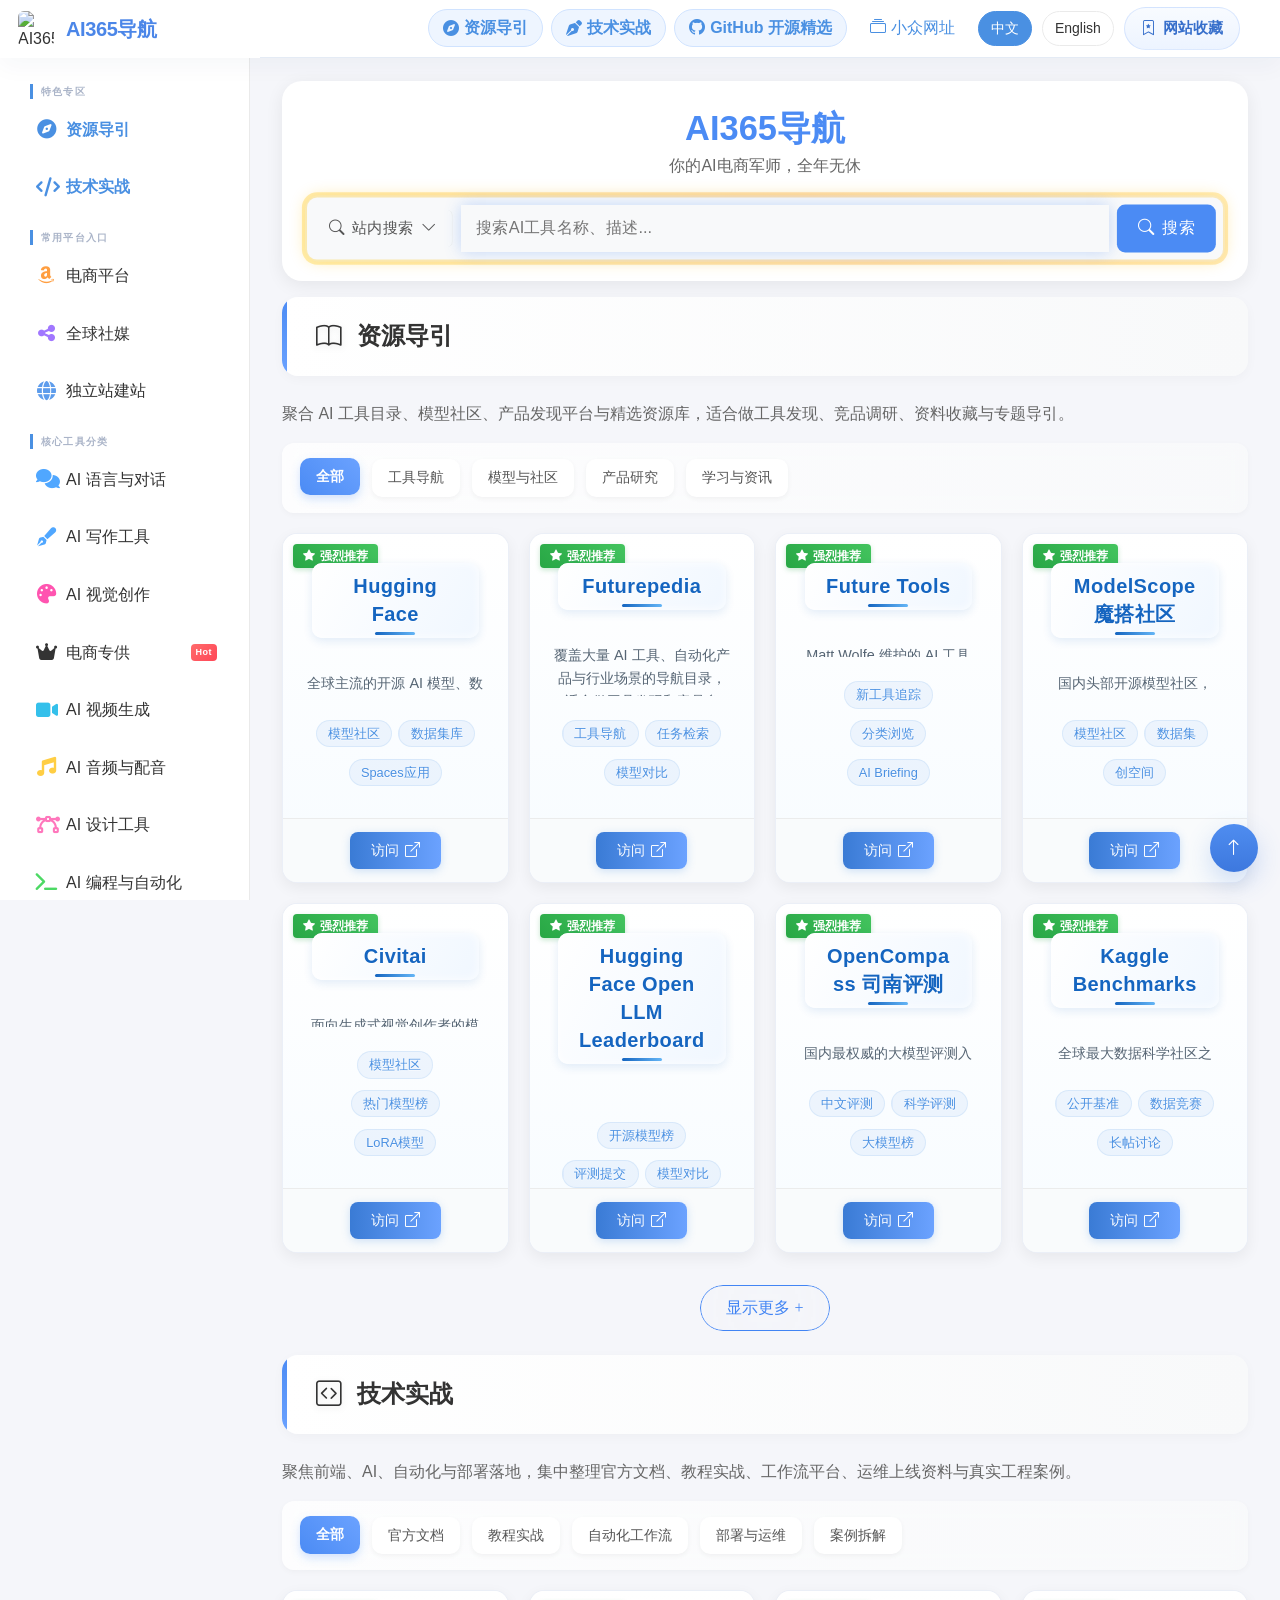
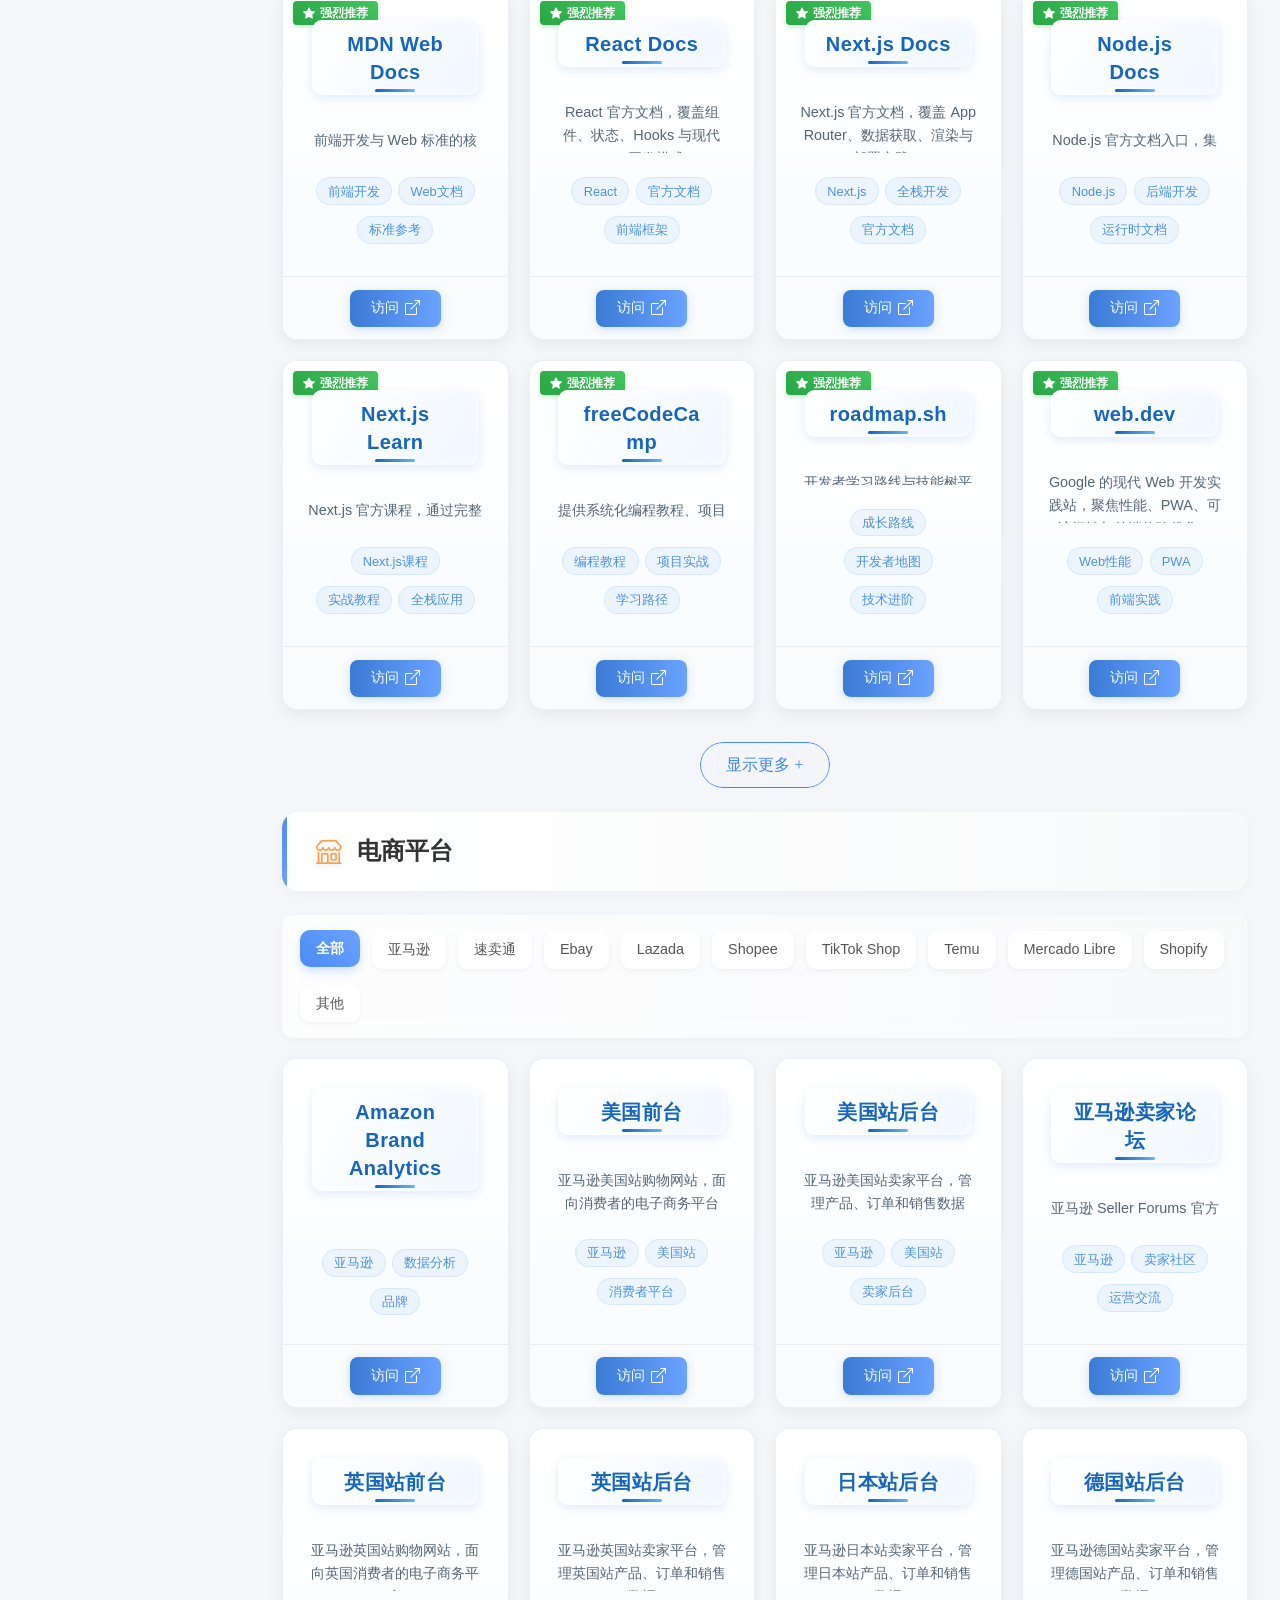
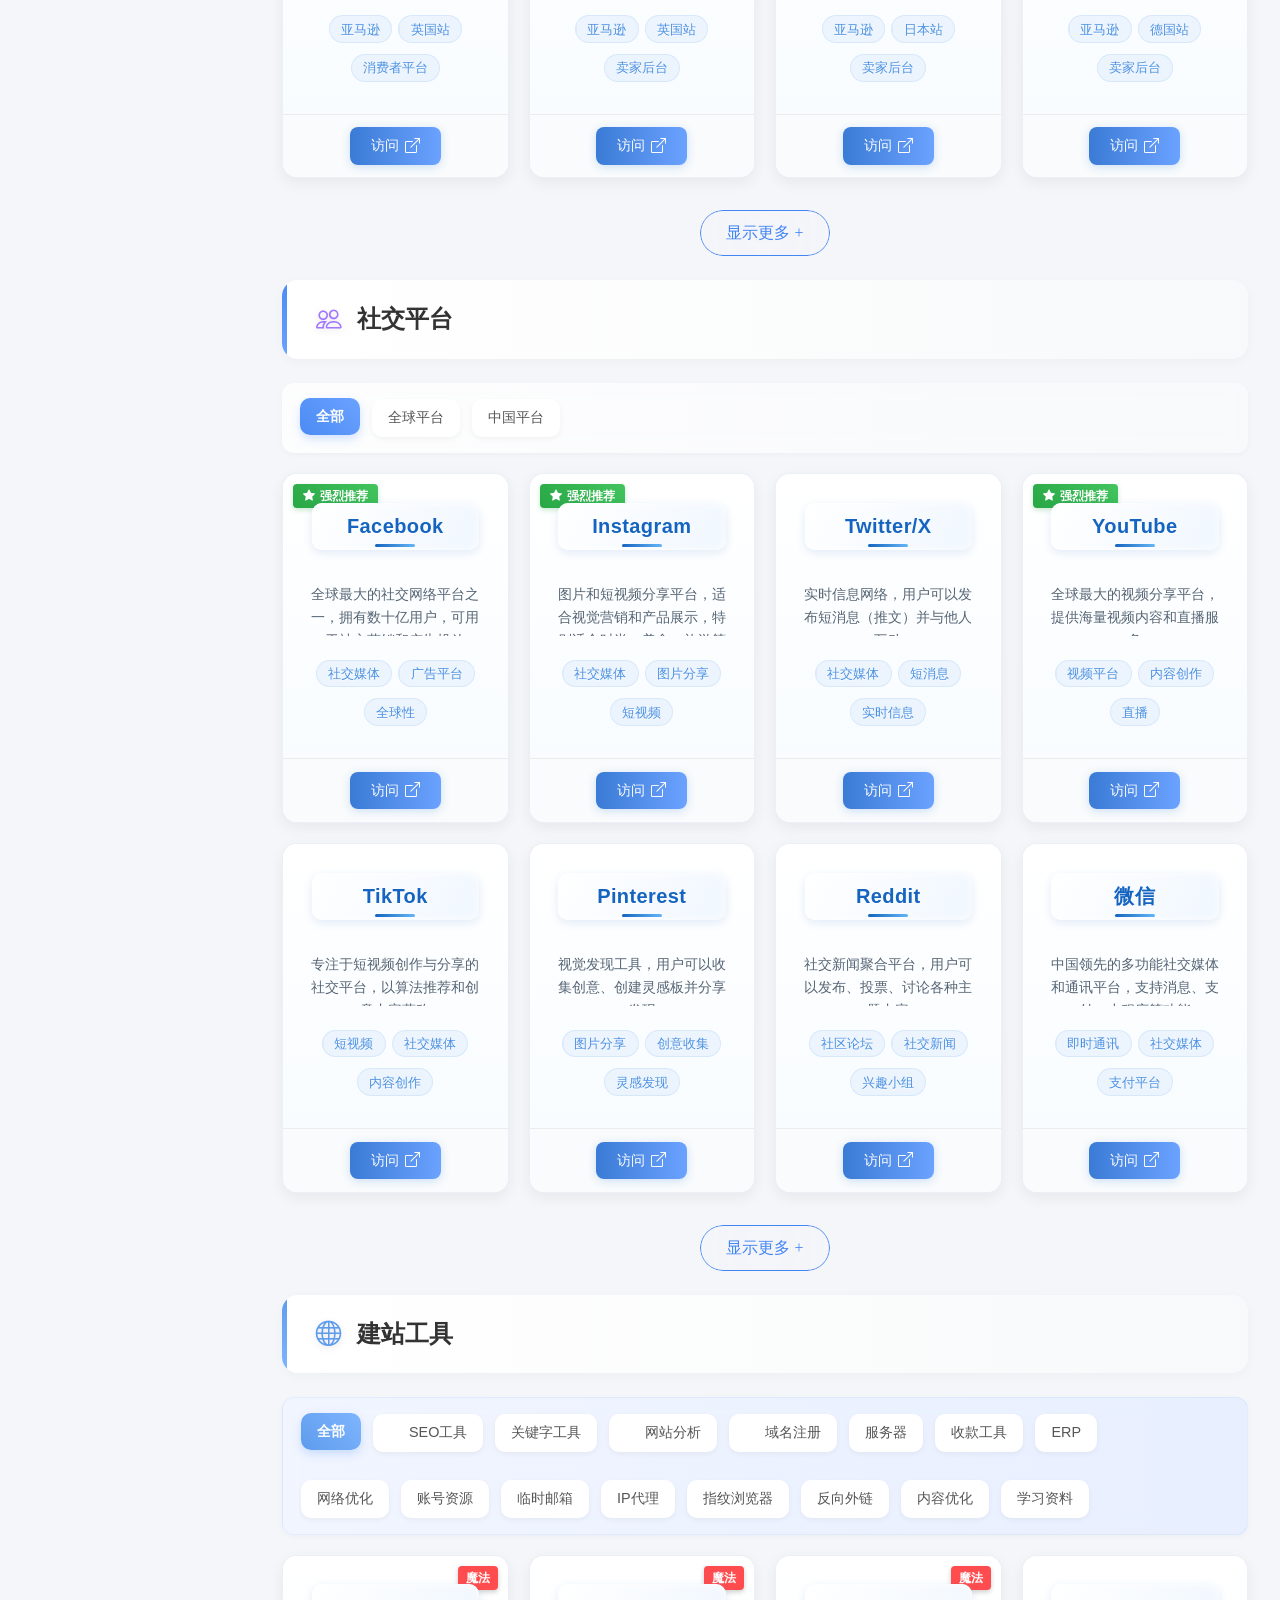
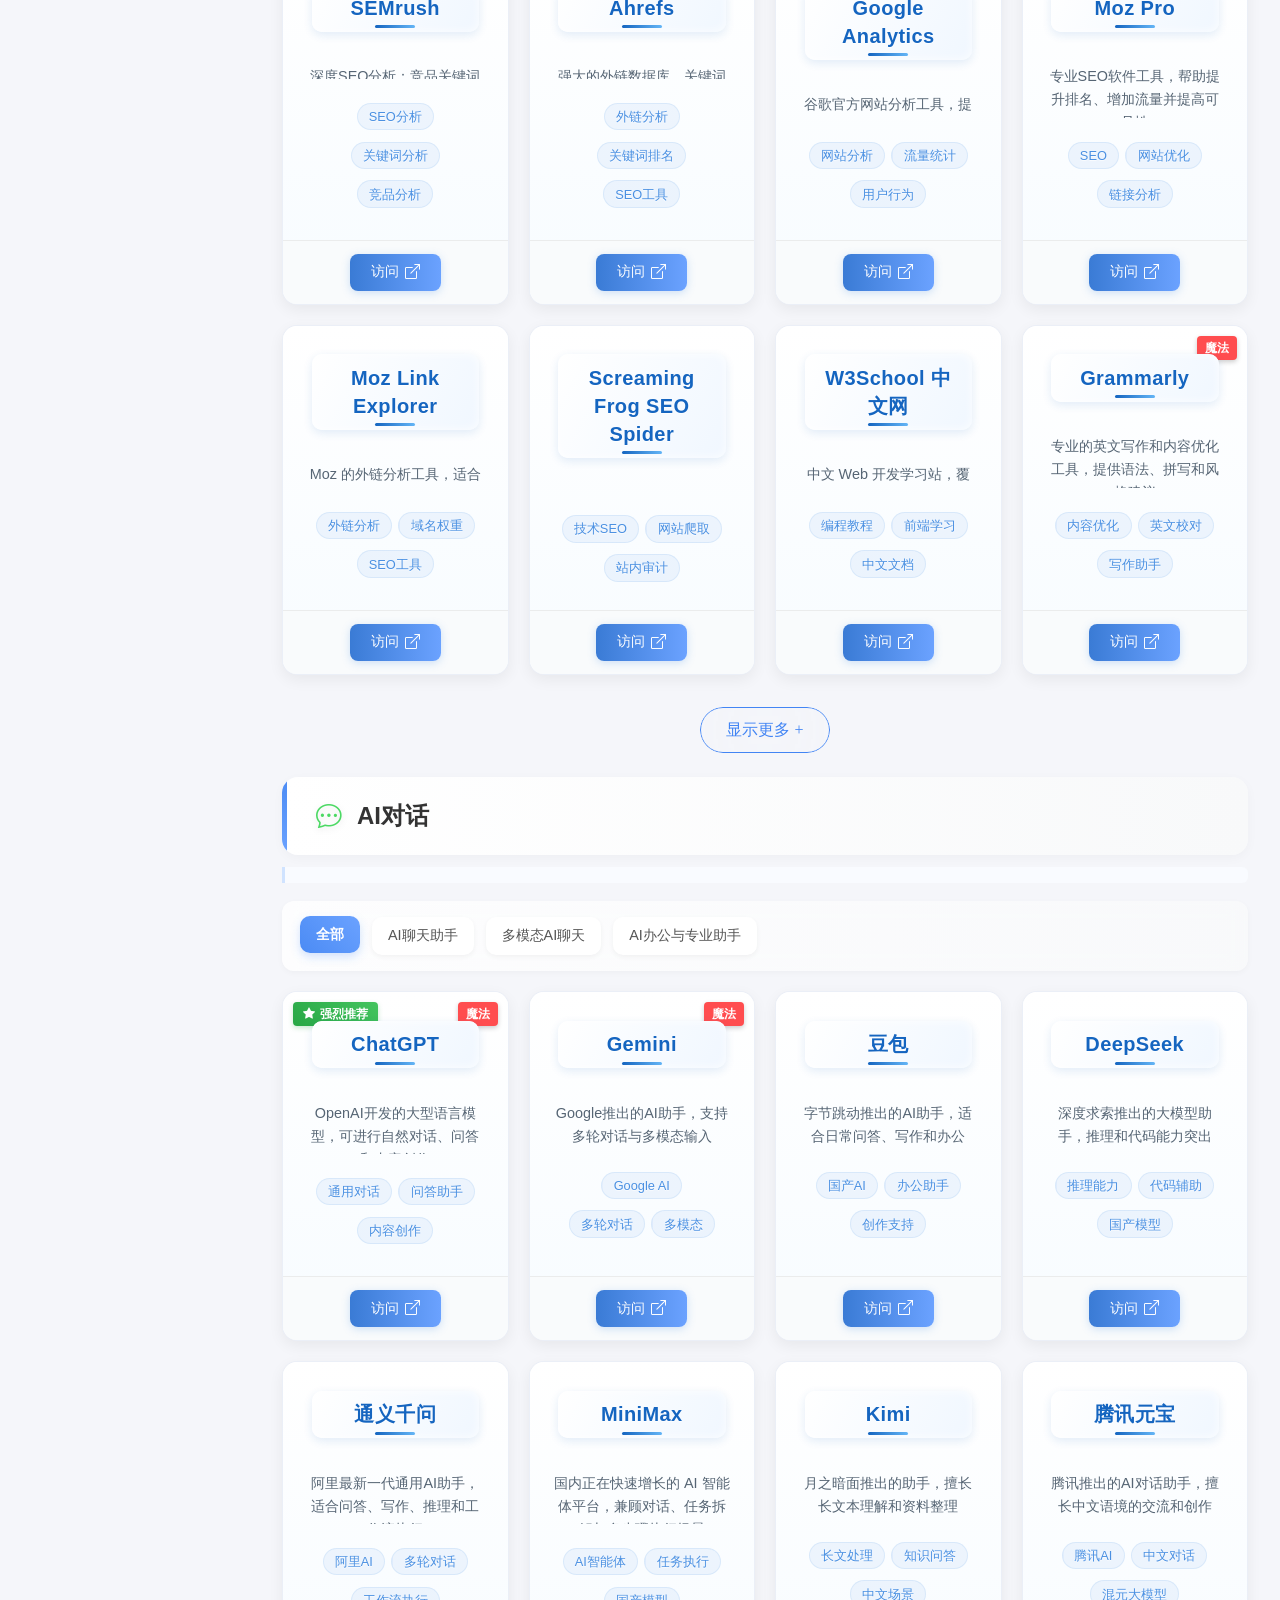
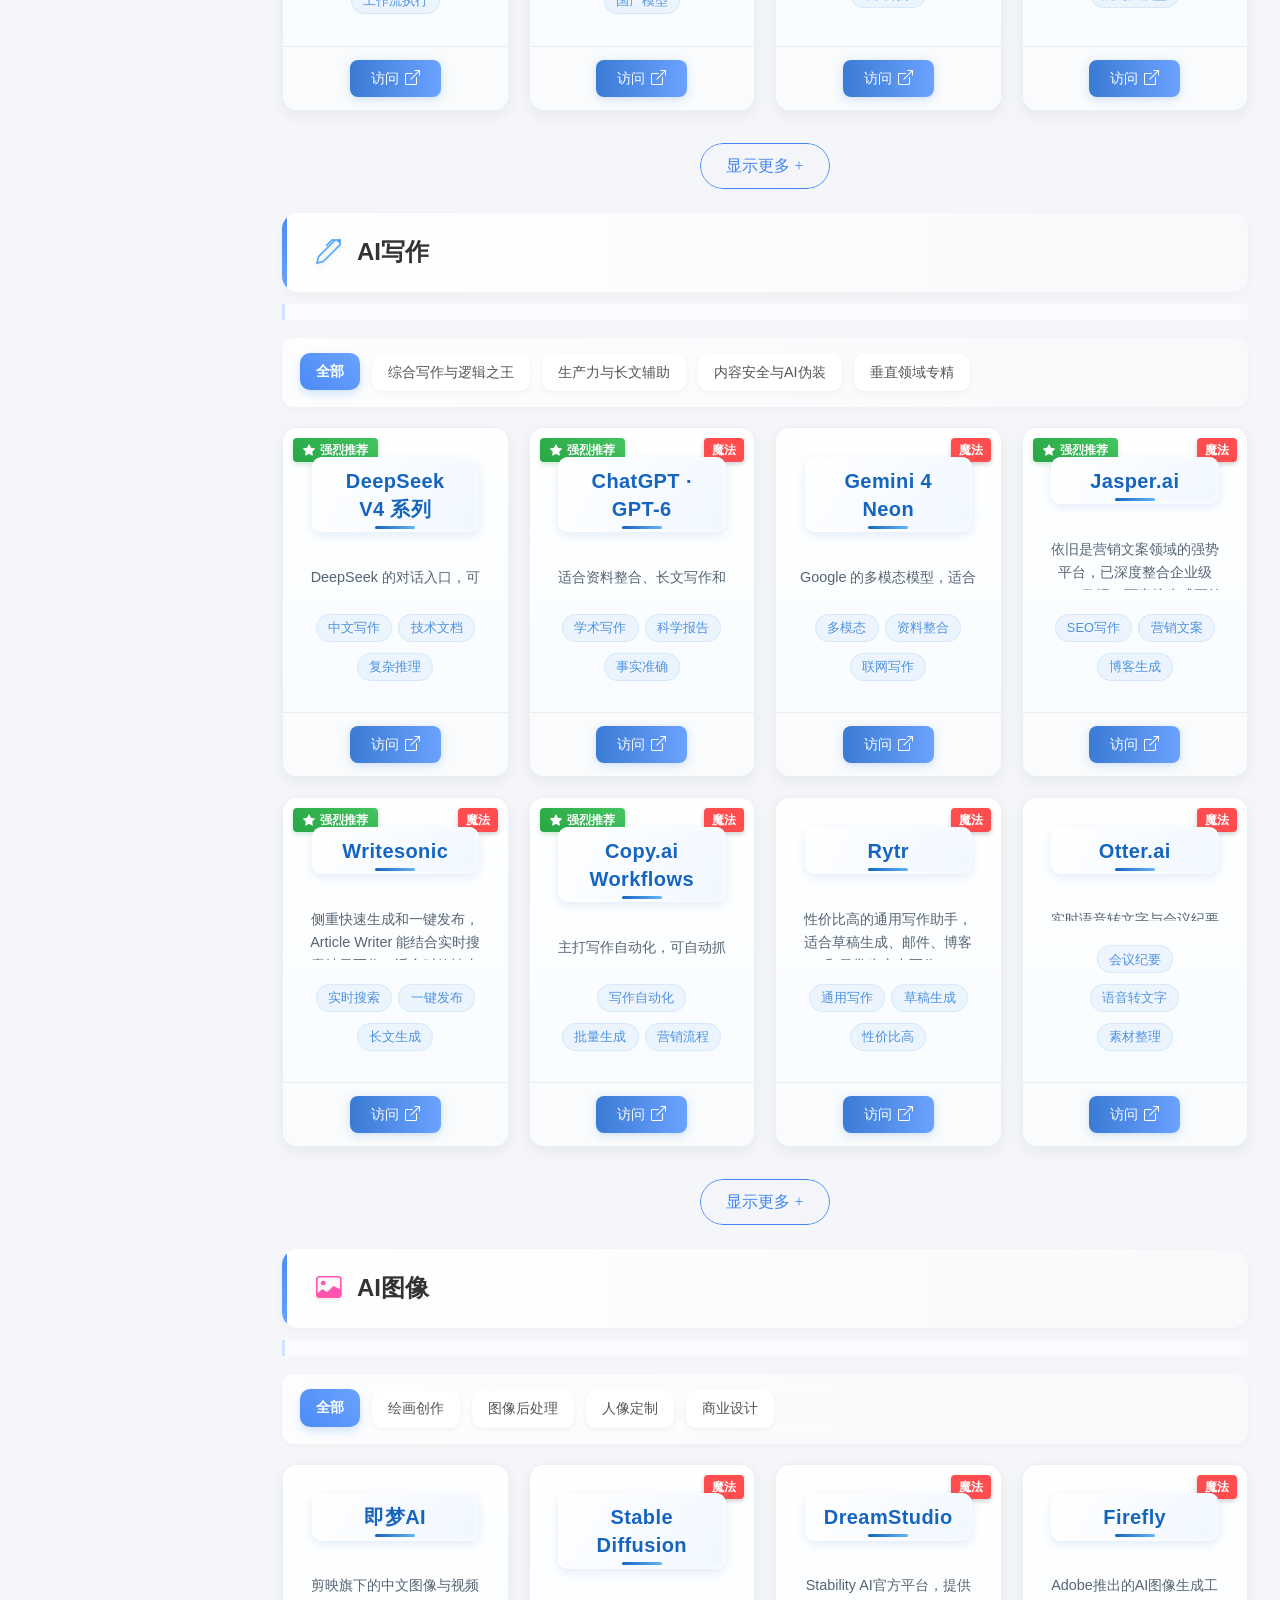
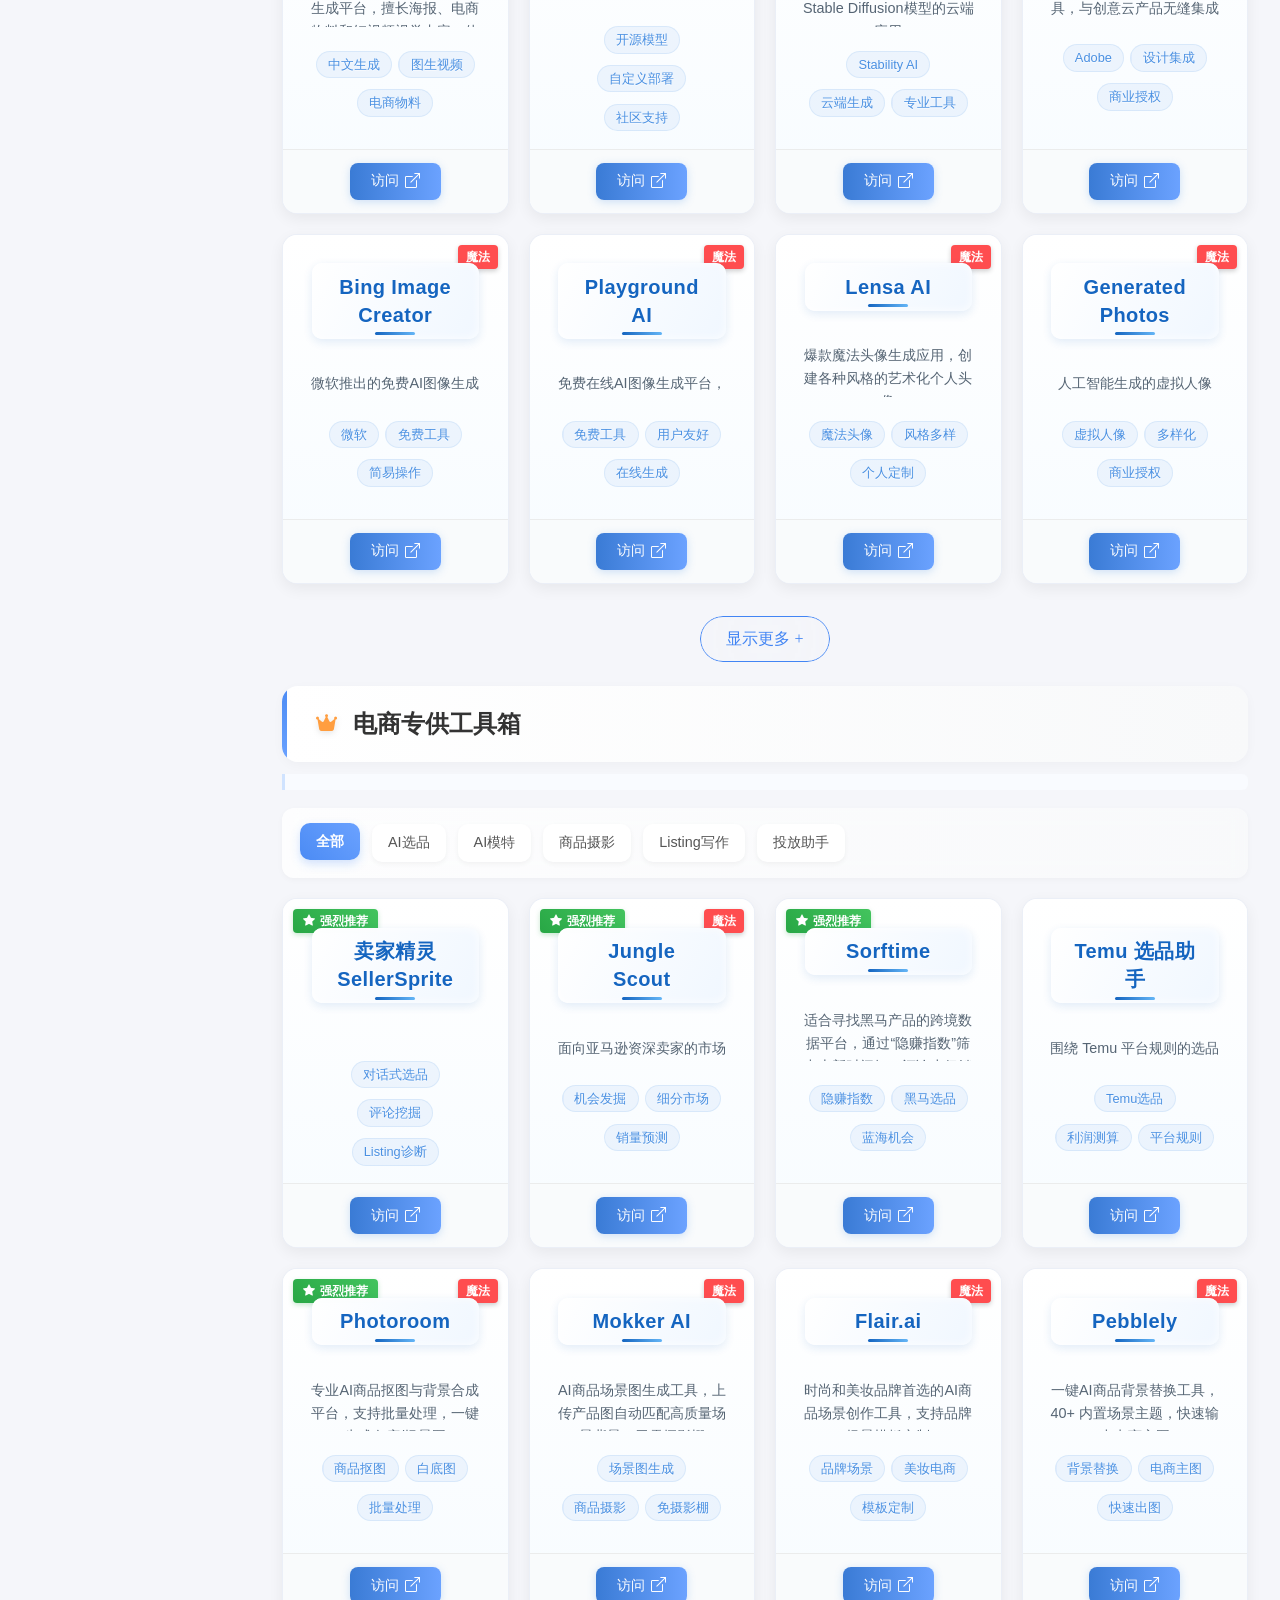
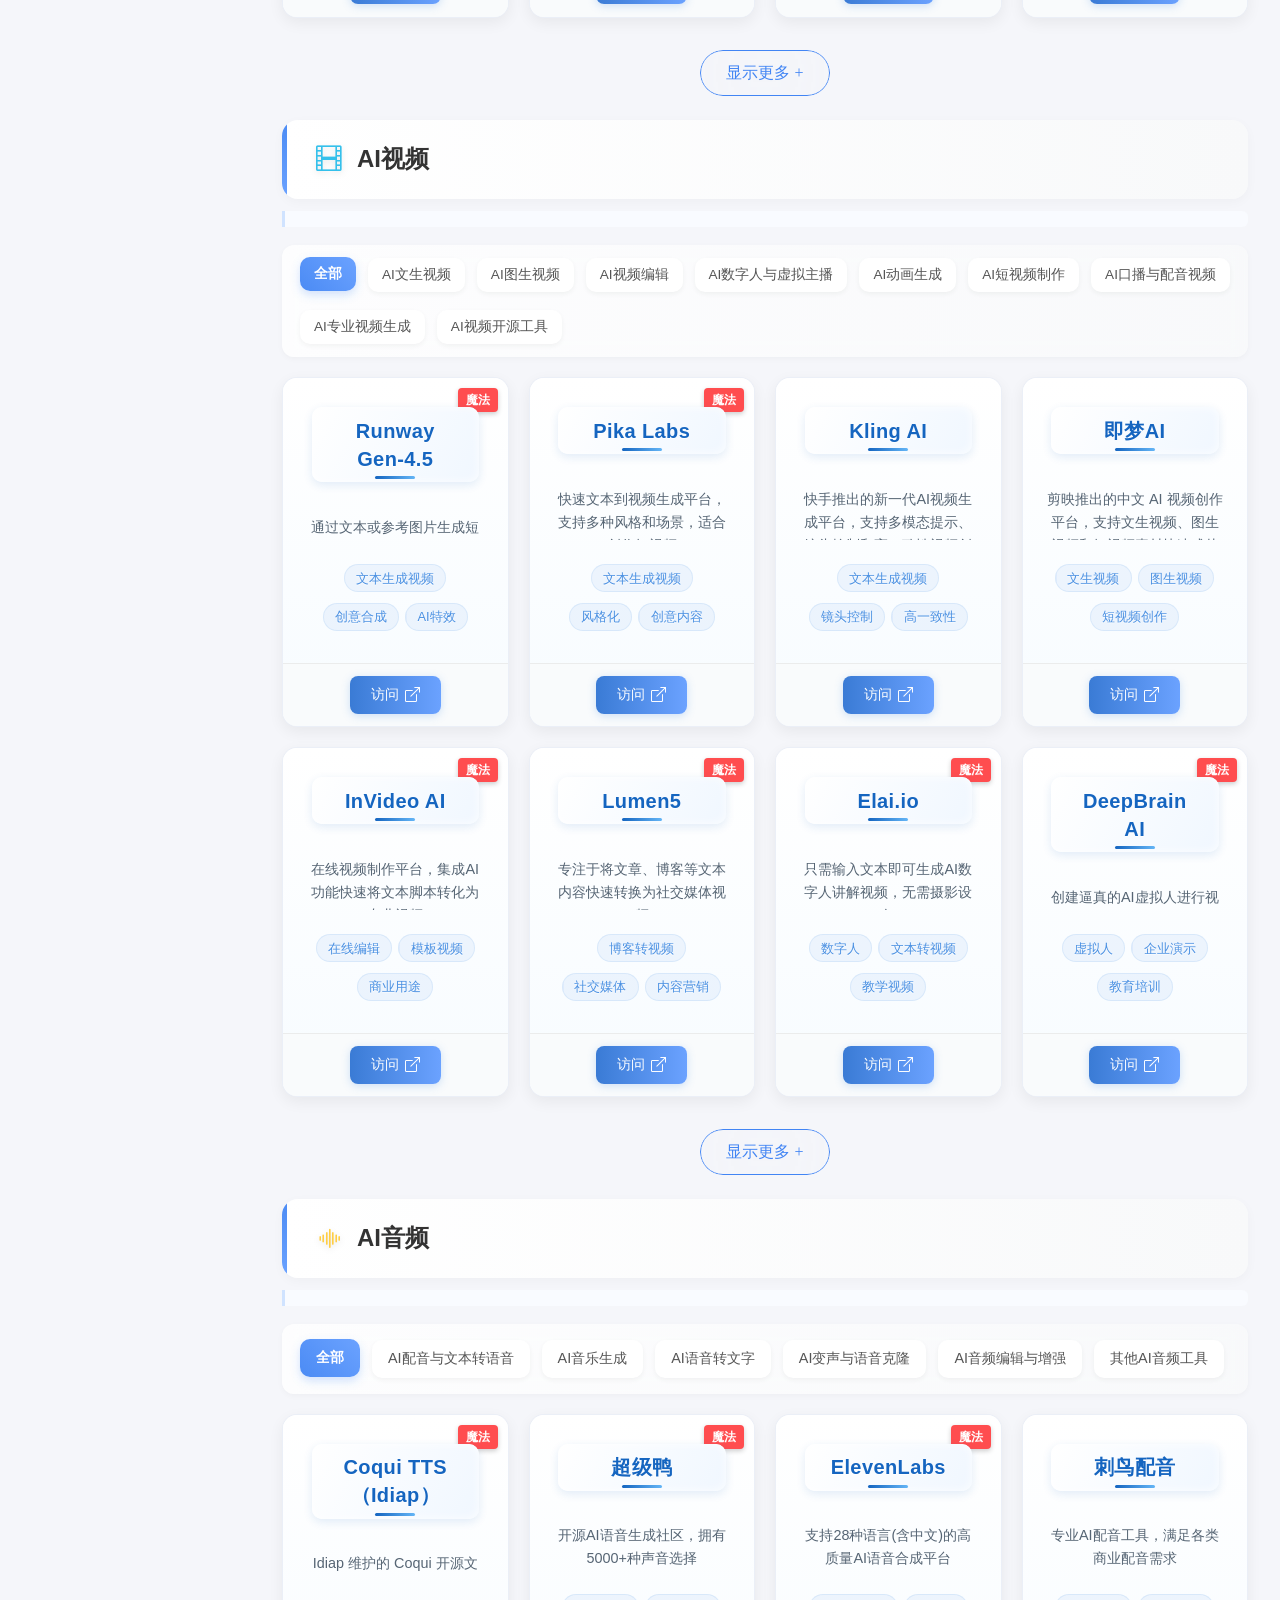
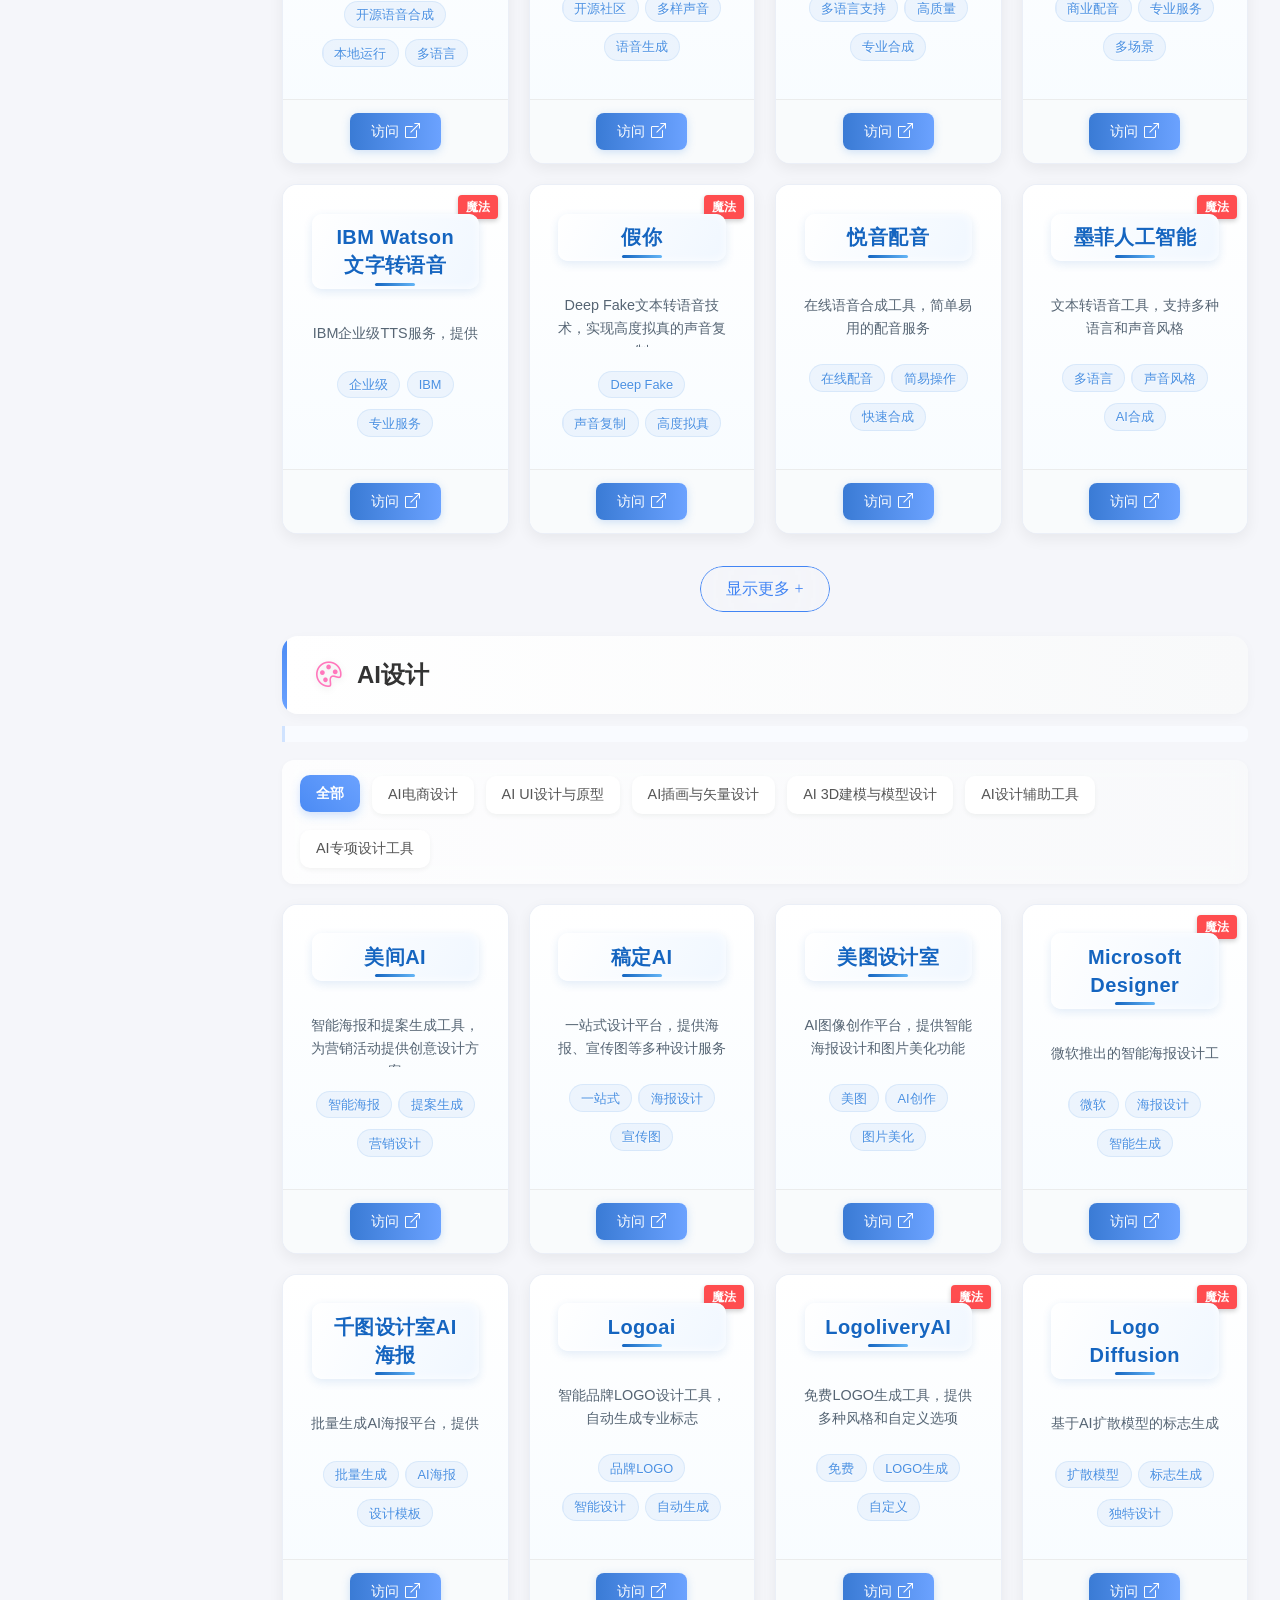
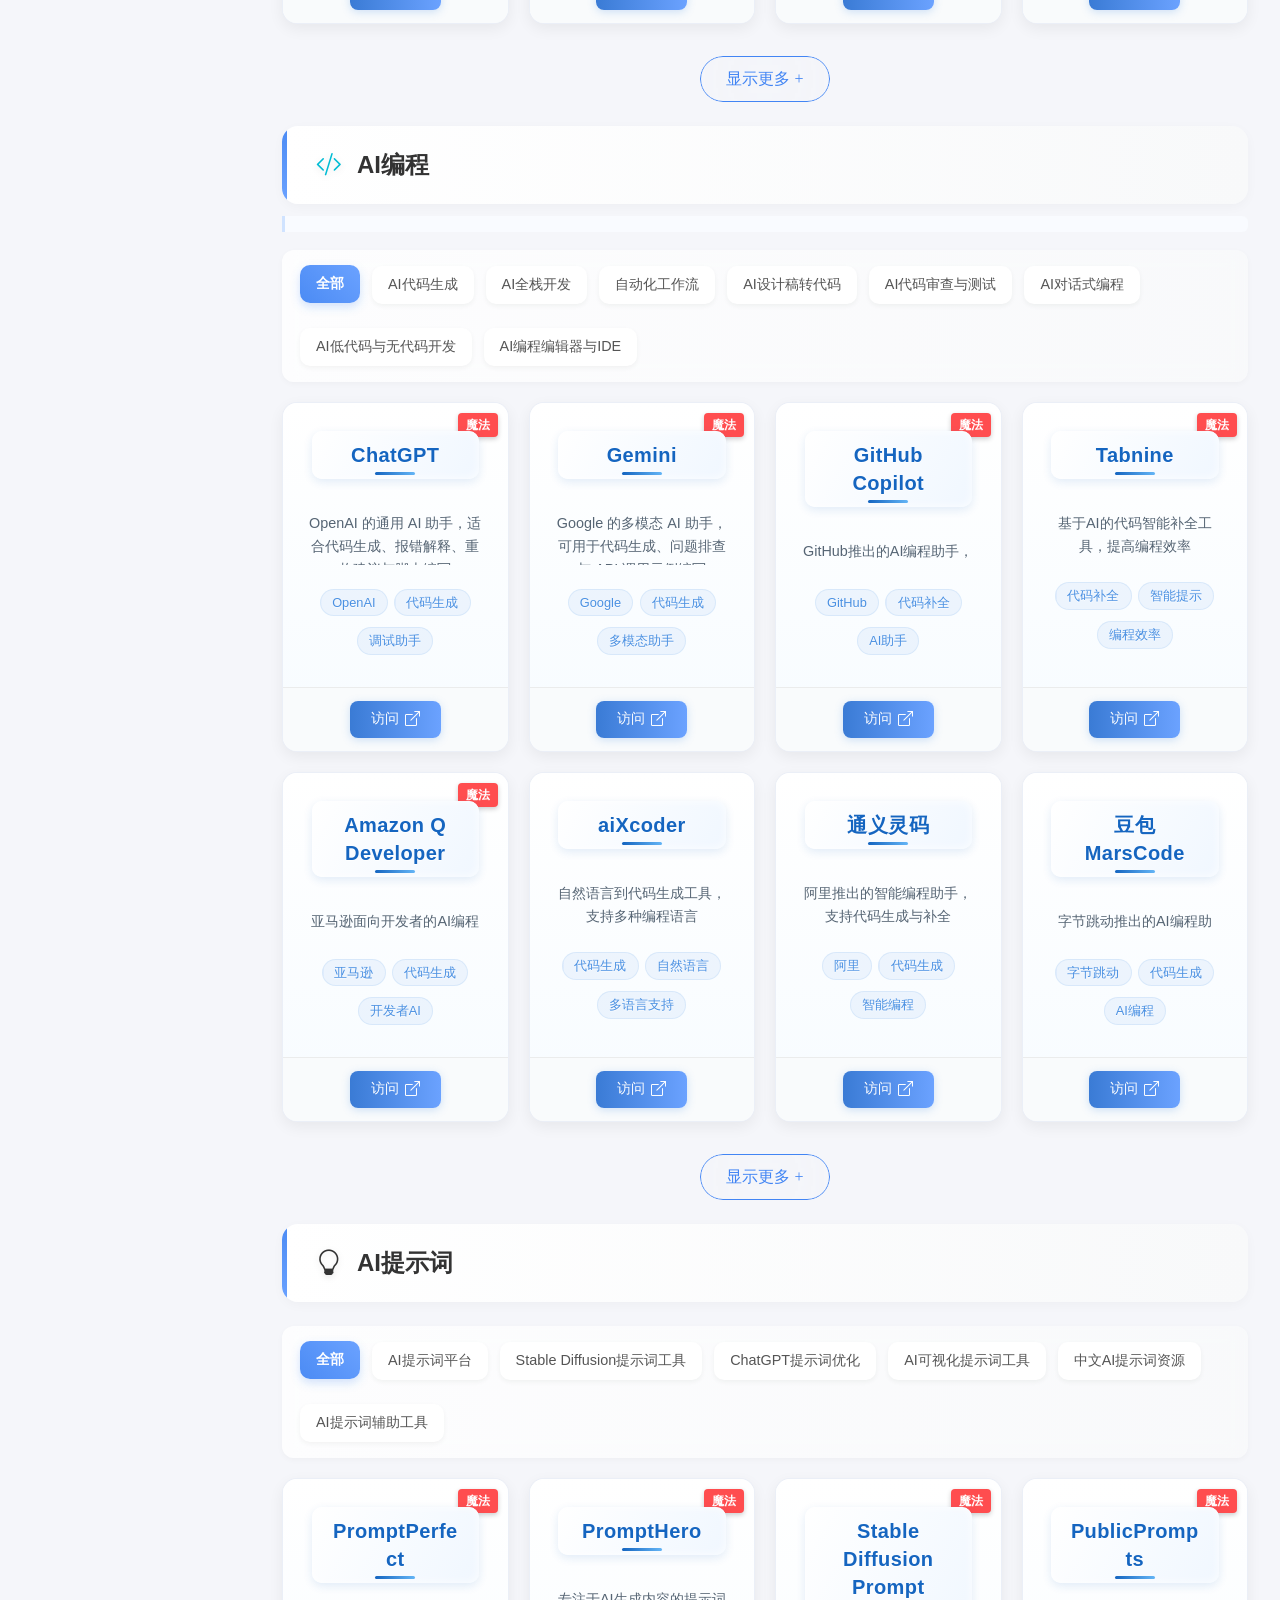
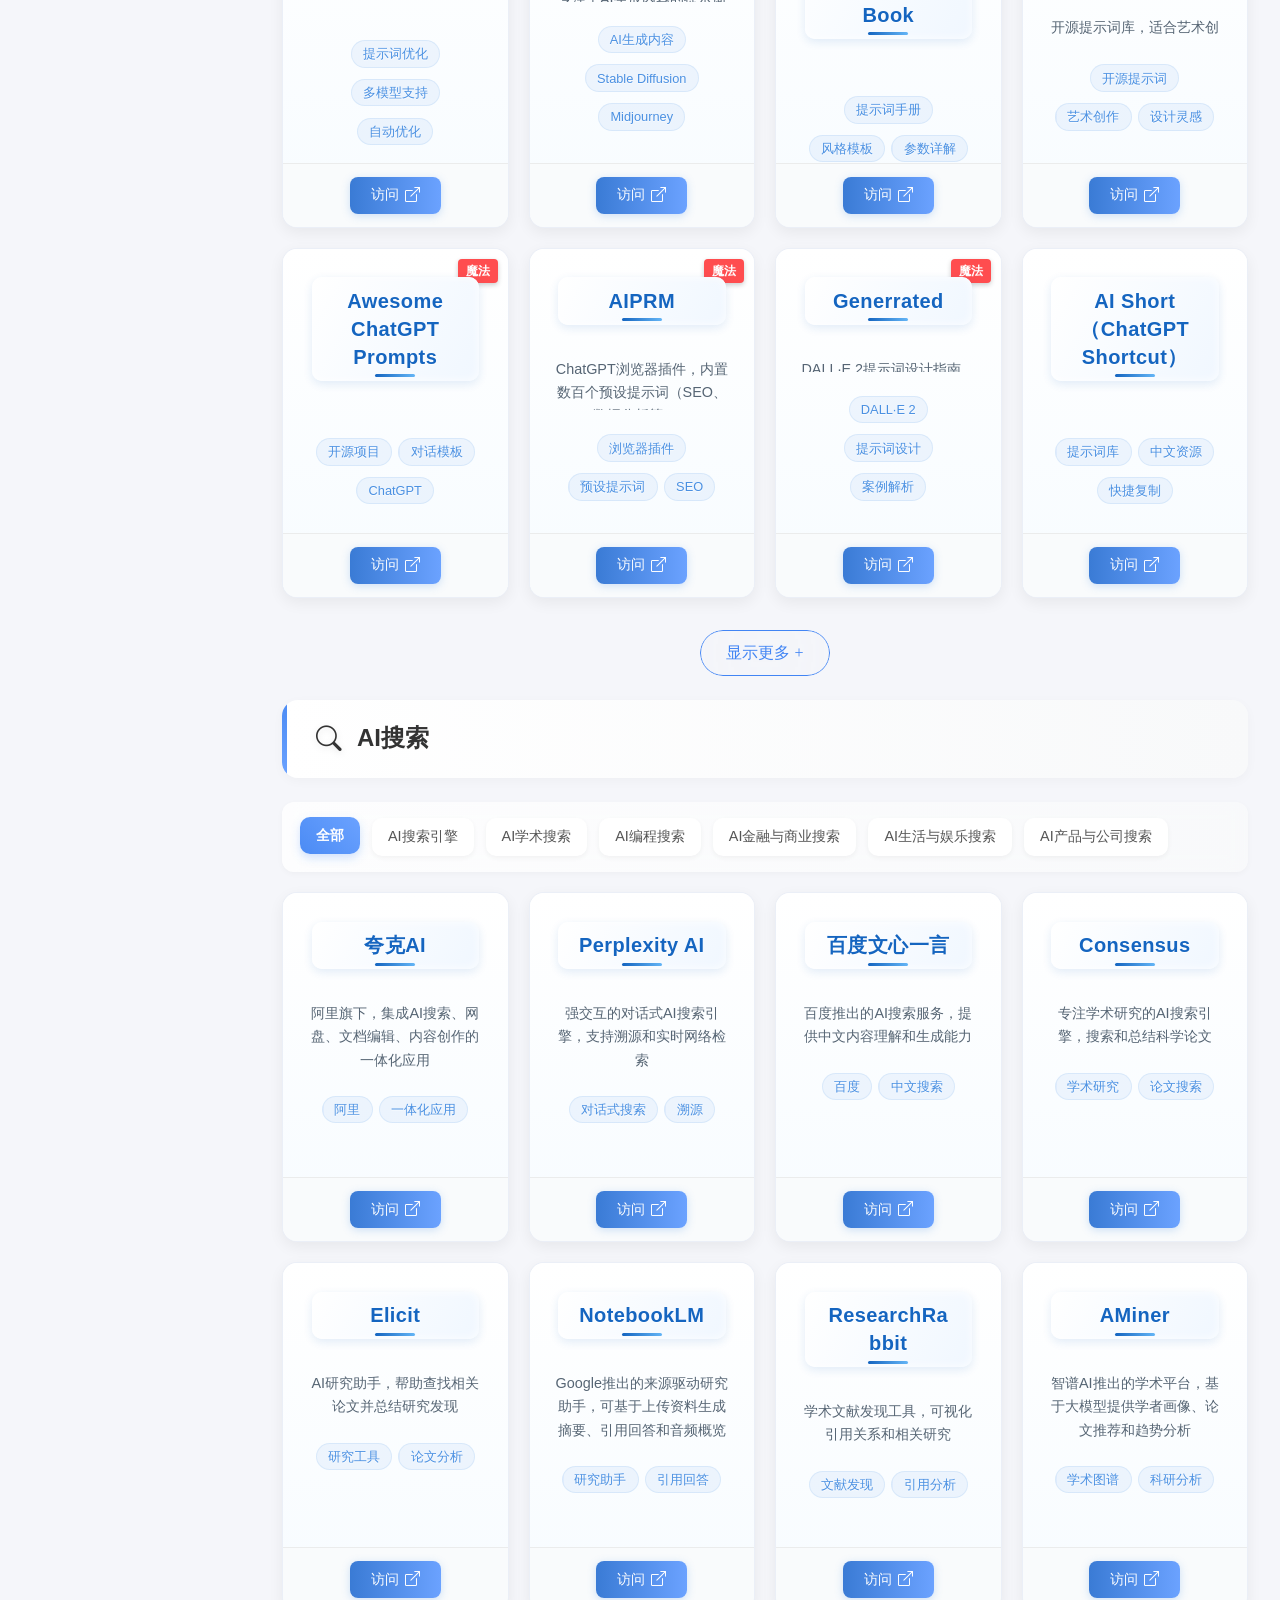
==== commit 43ada9a7: "Remove four requested navigation cards" ====
--- a/index.html
+++ b/index.html
@@ -839,7 +839,7 @@
     </div>
 
     <!-- JavaScript依赖 -->
-    <script src="js/sites-data.js?v=curated-cards-20261121"></script>
+    <script src="js/sites-data.js?v=remove-four-cards-20261121"></script>
     <script src="js/language.js"></script>
     <script src="js/scripts.js?v=github-open-source"></script>
 
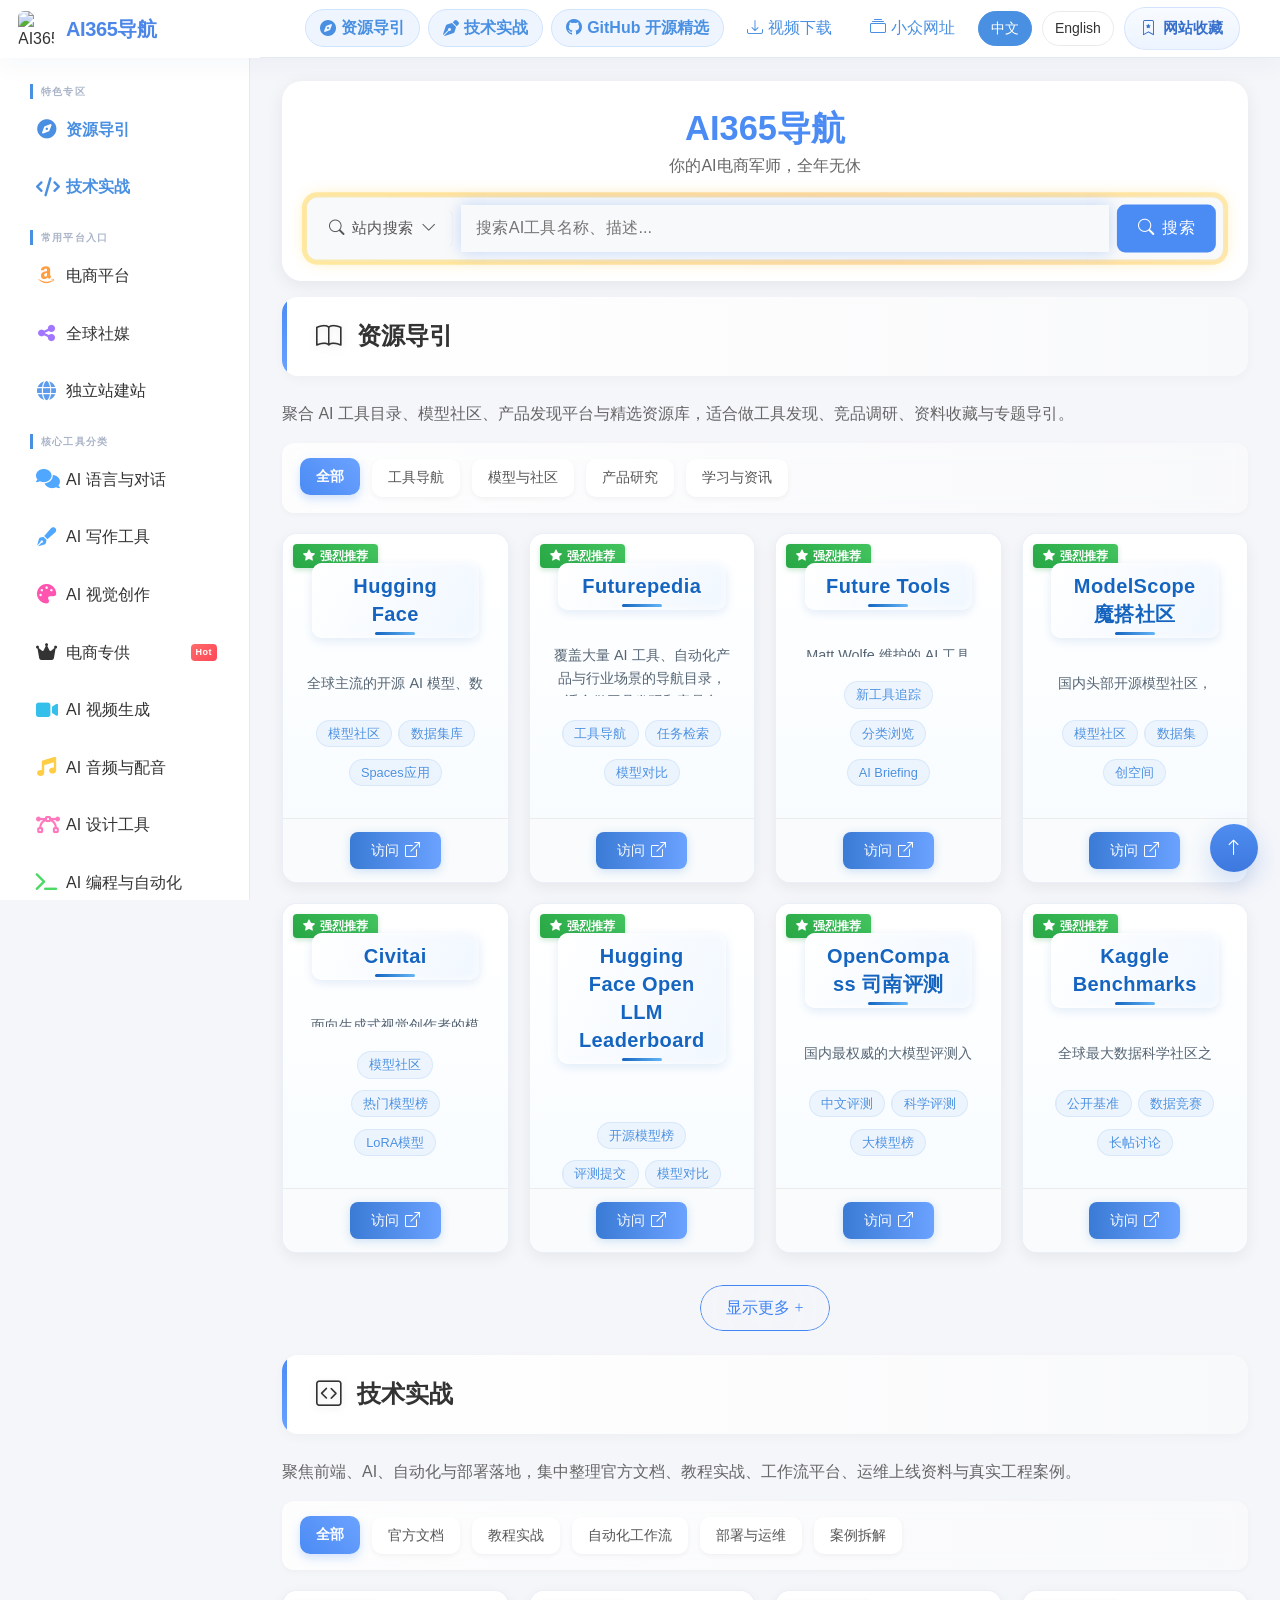
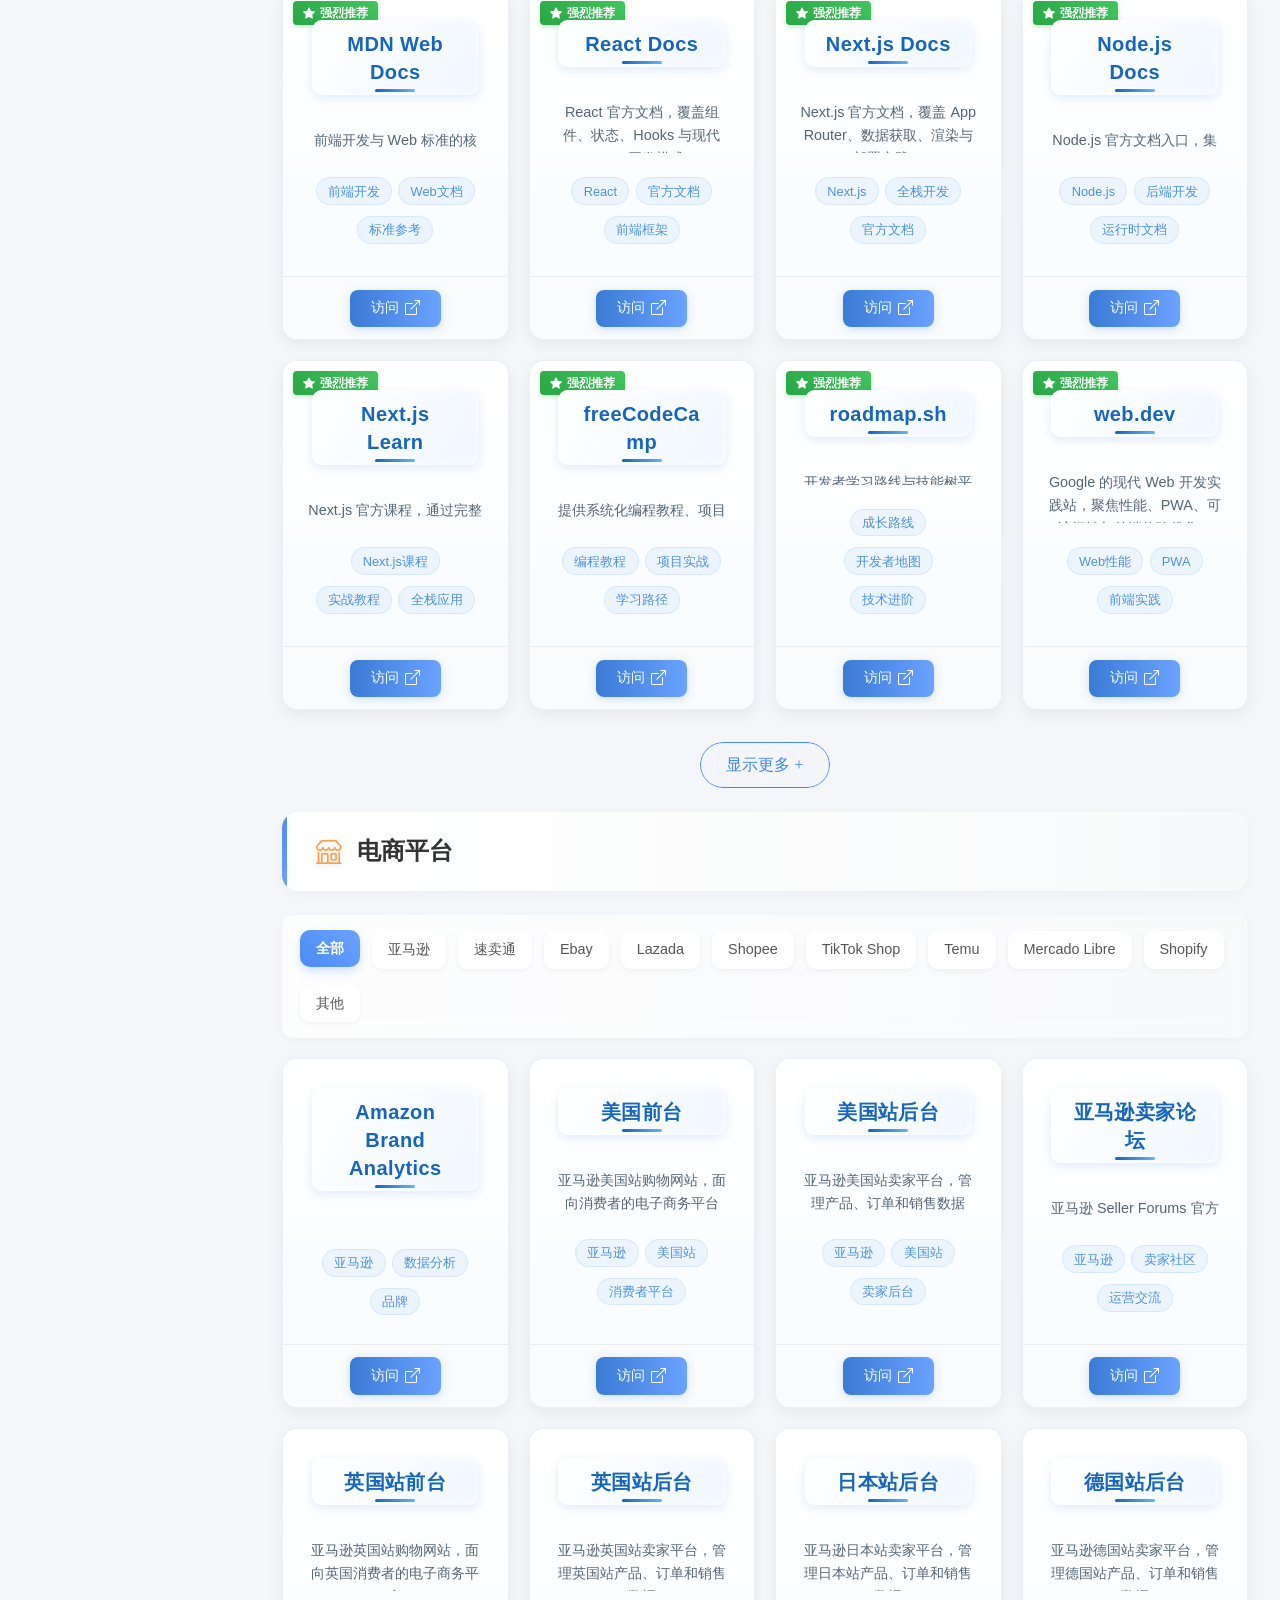
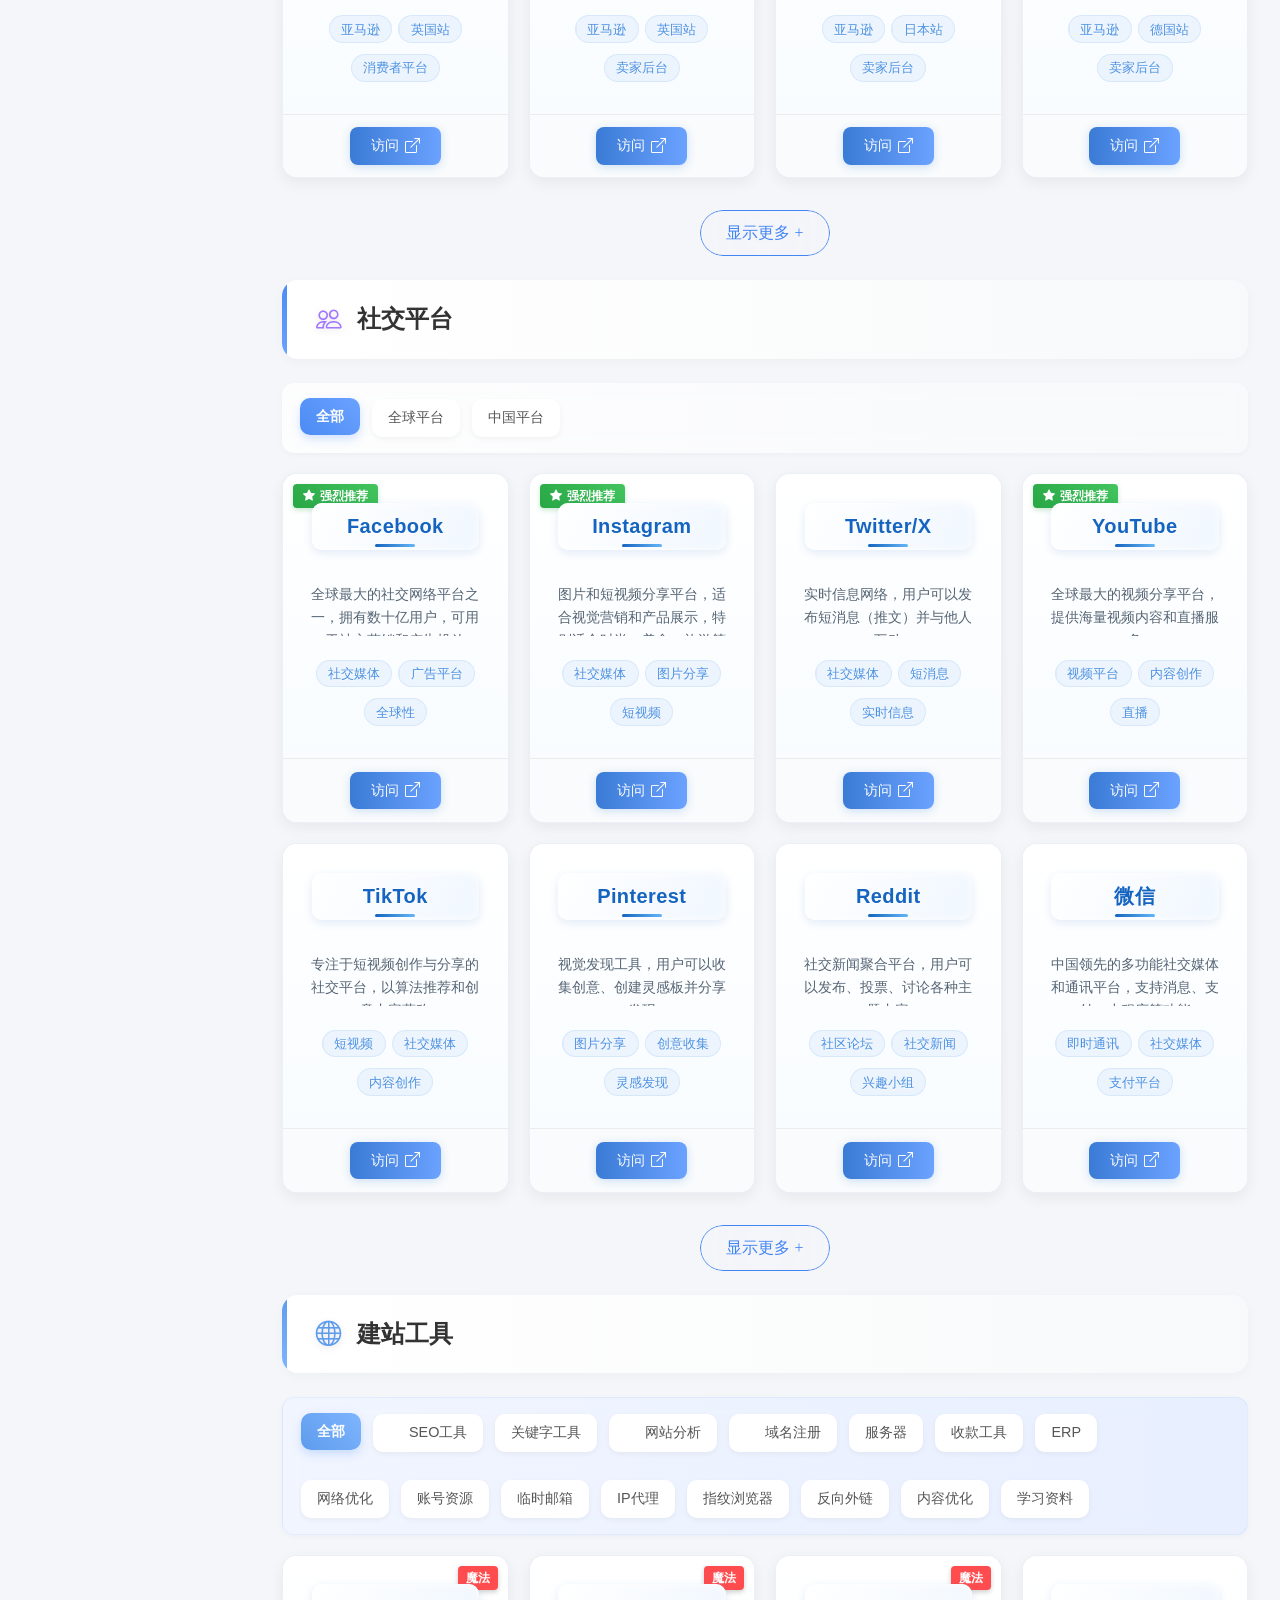
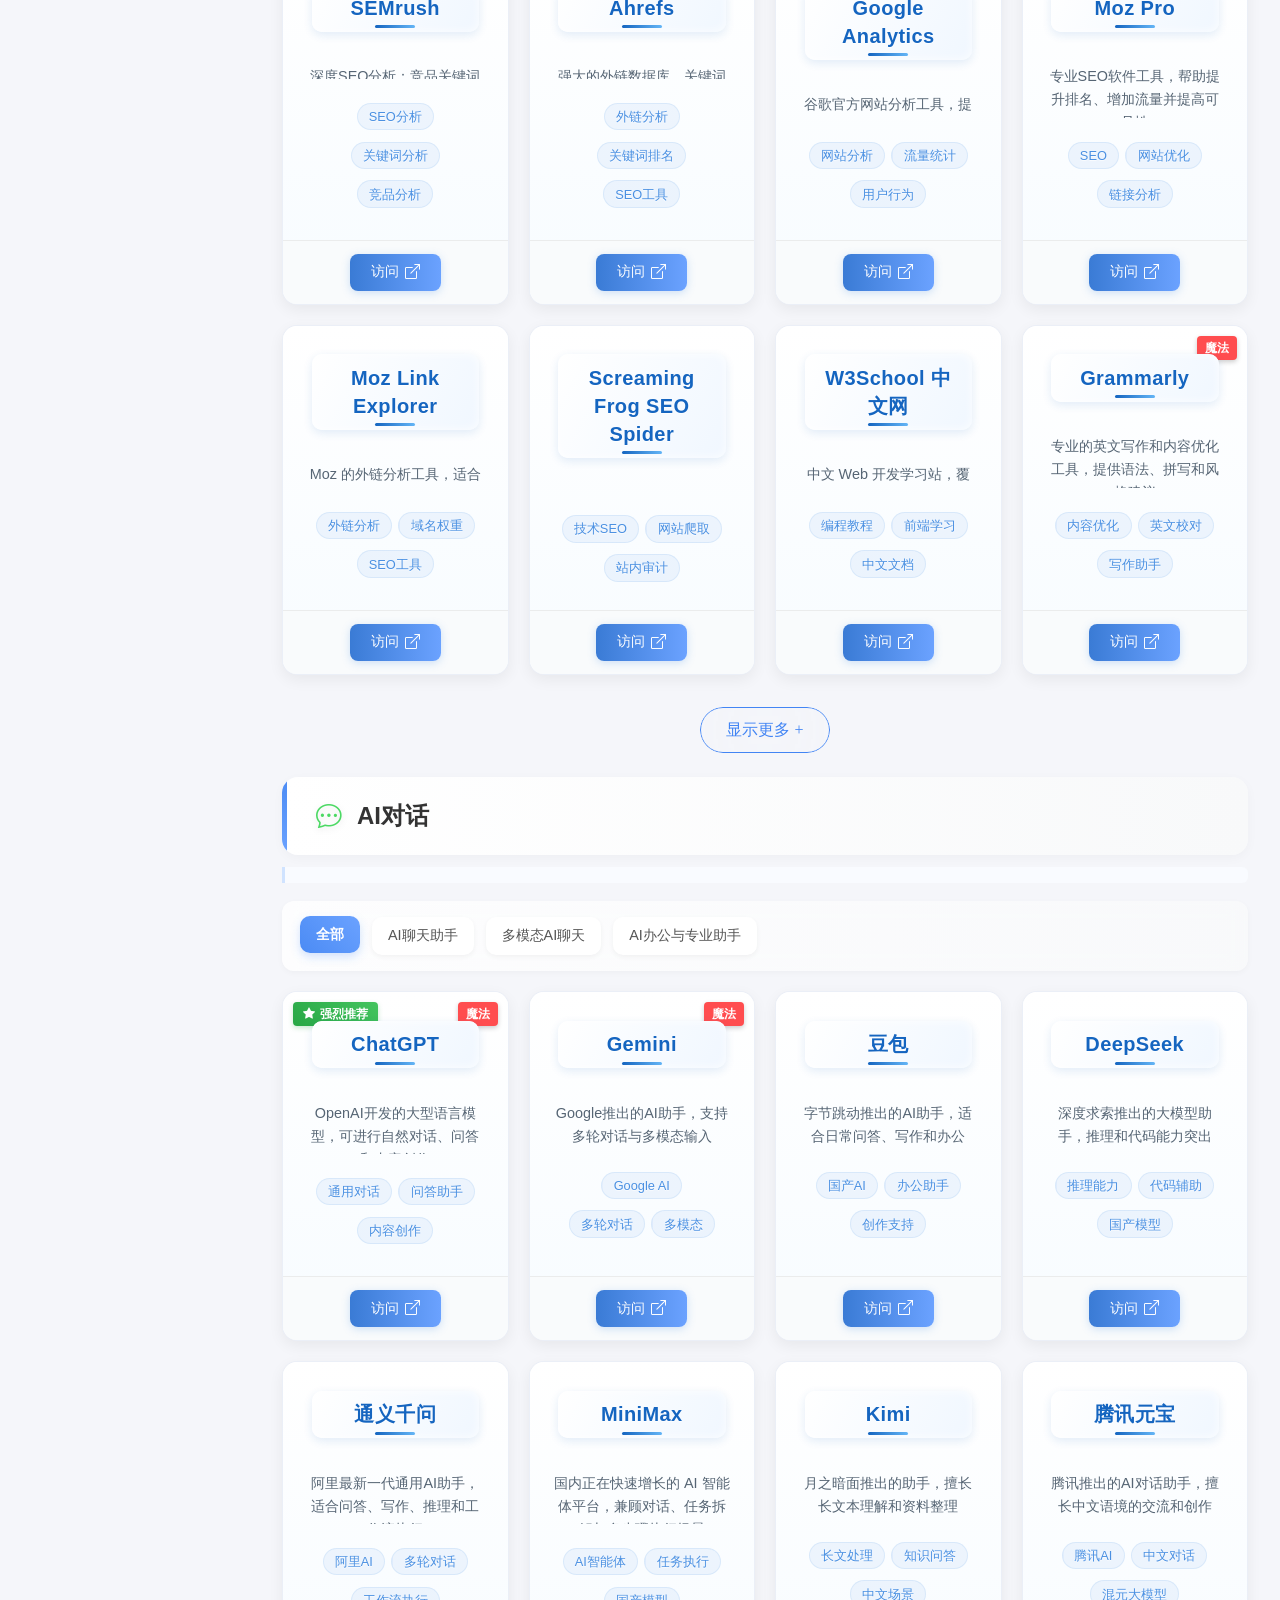
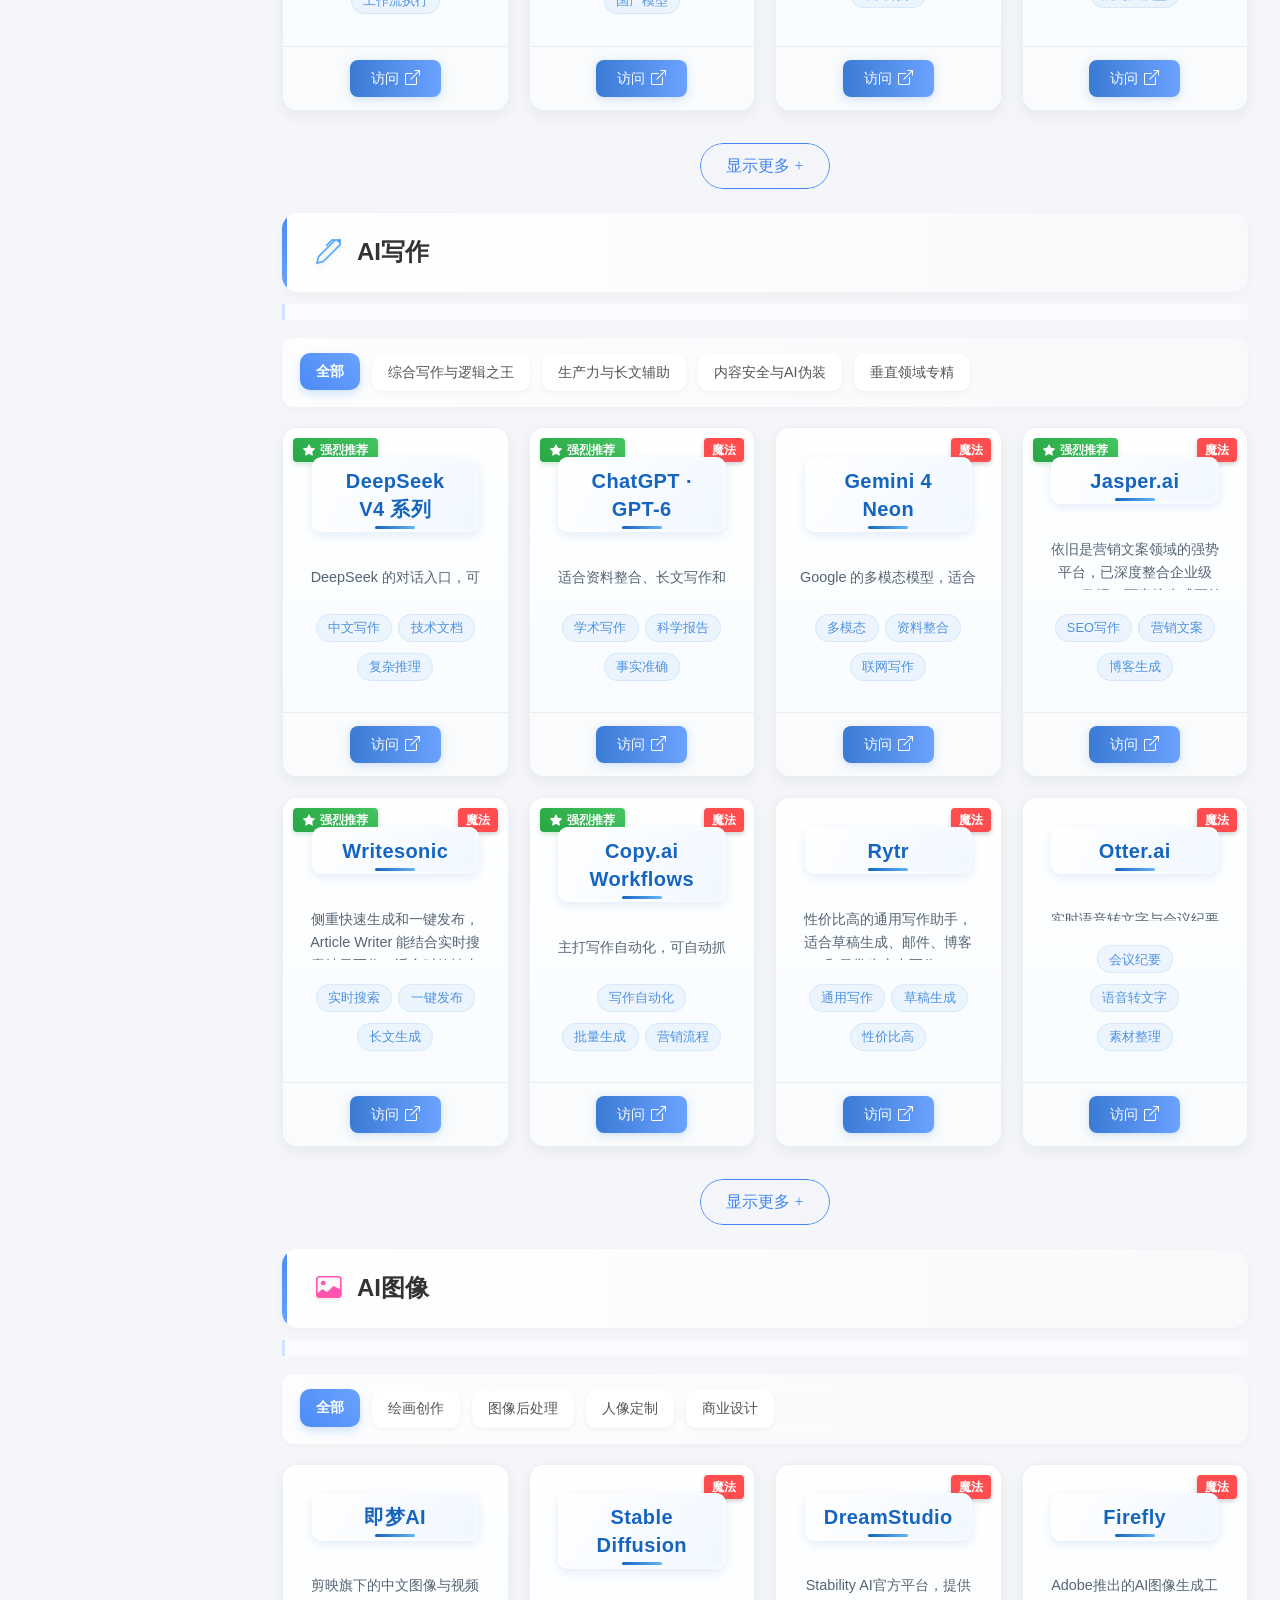
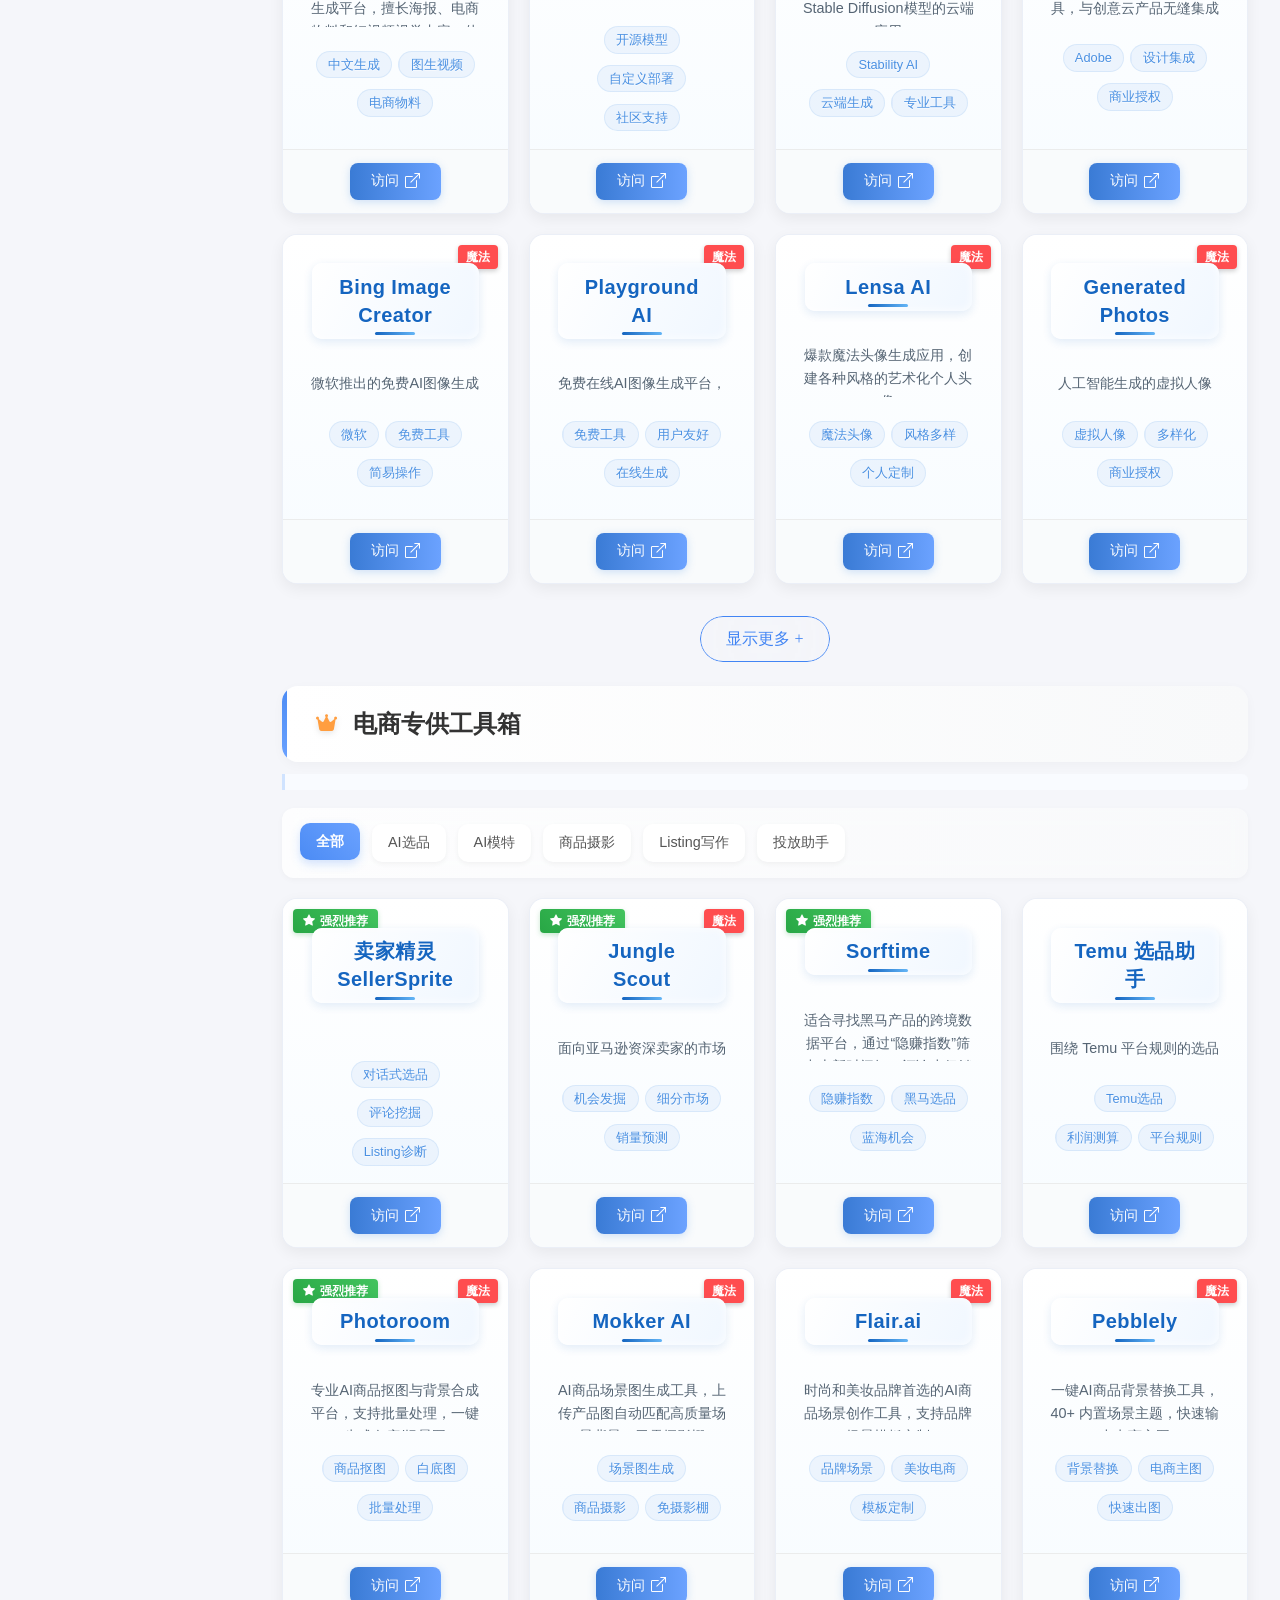
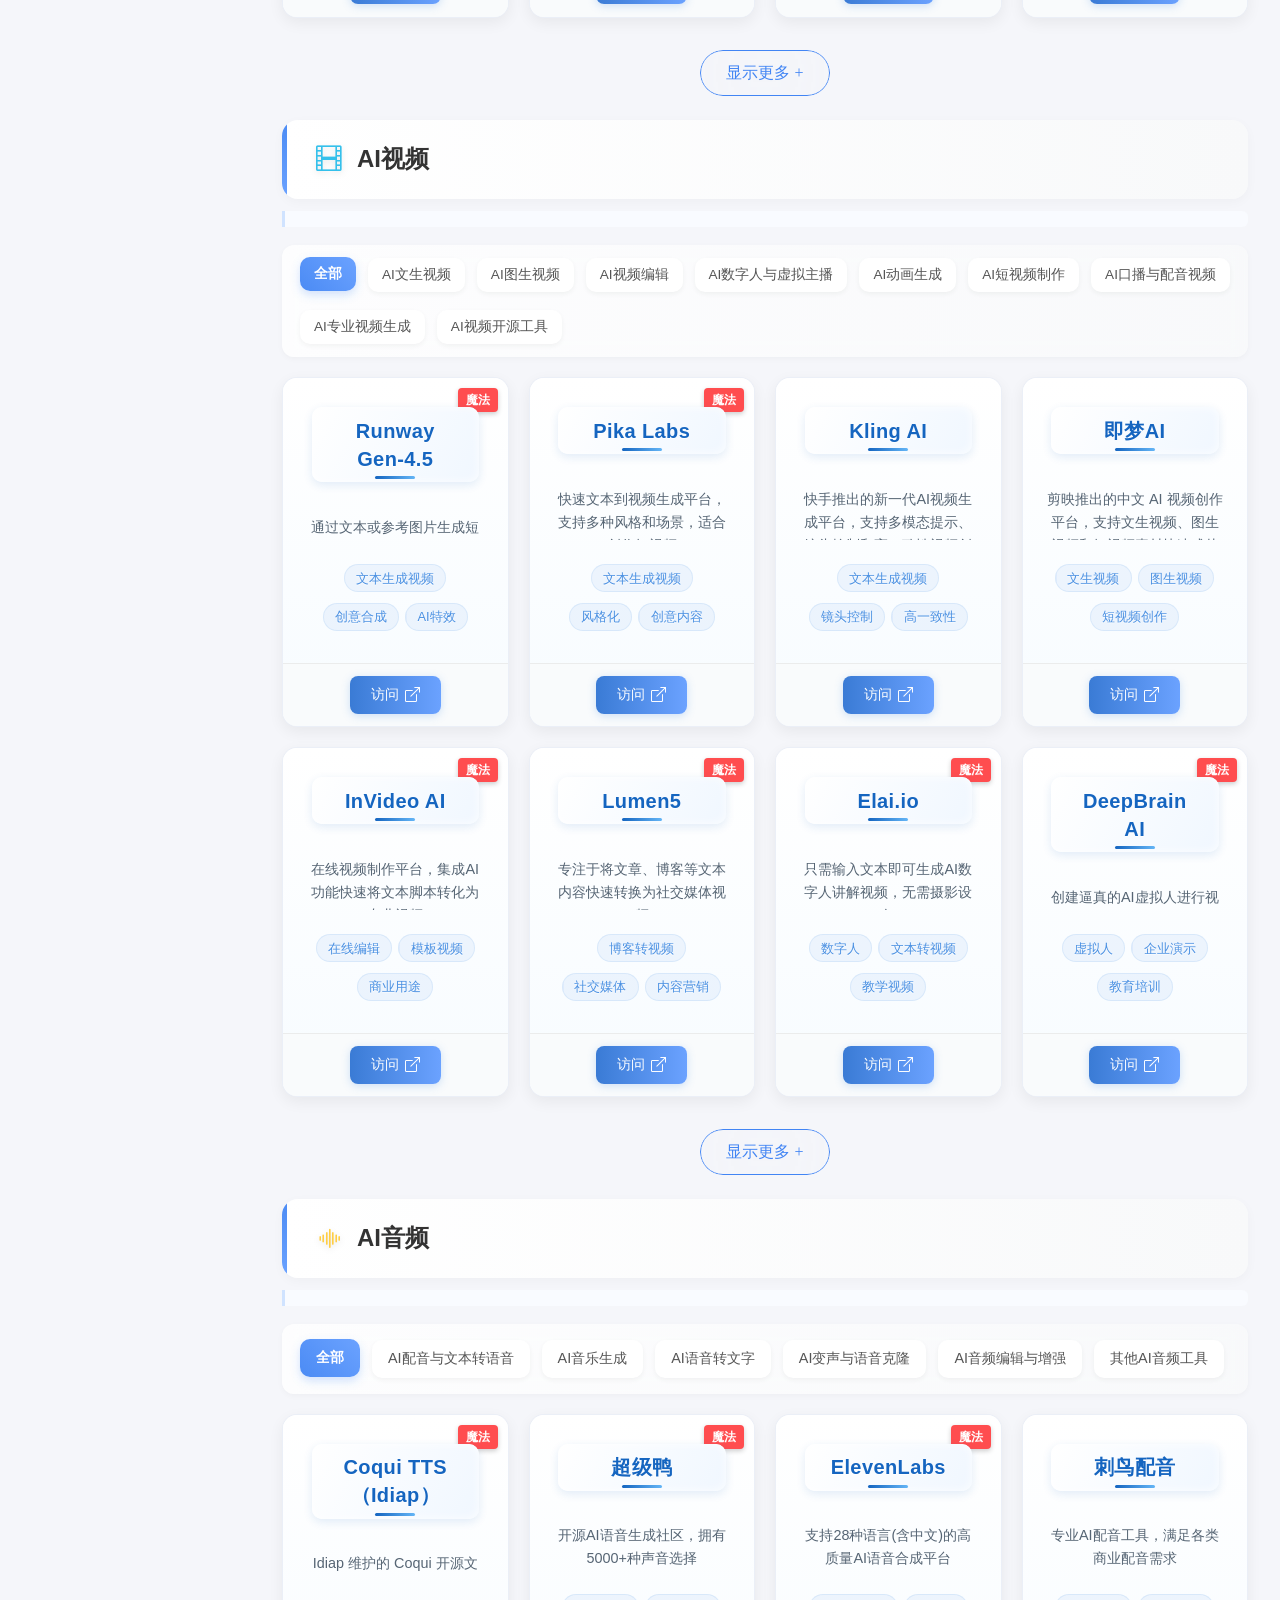
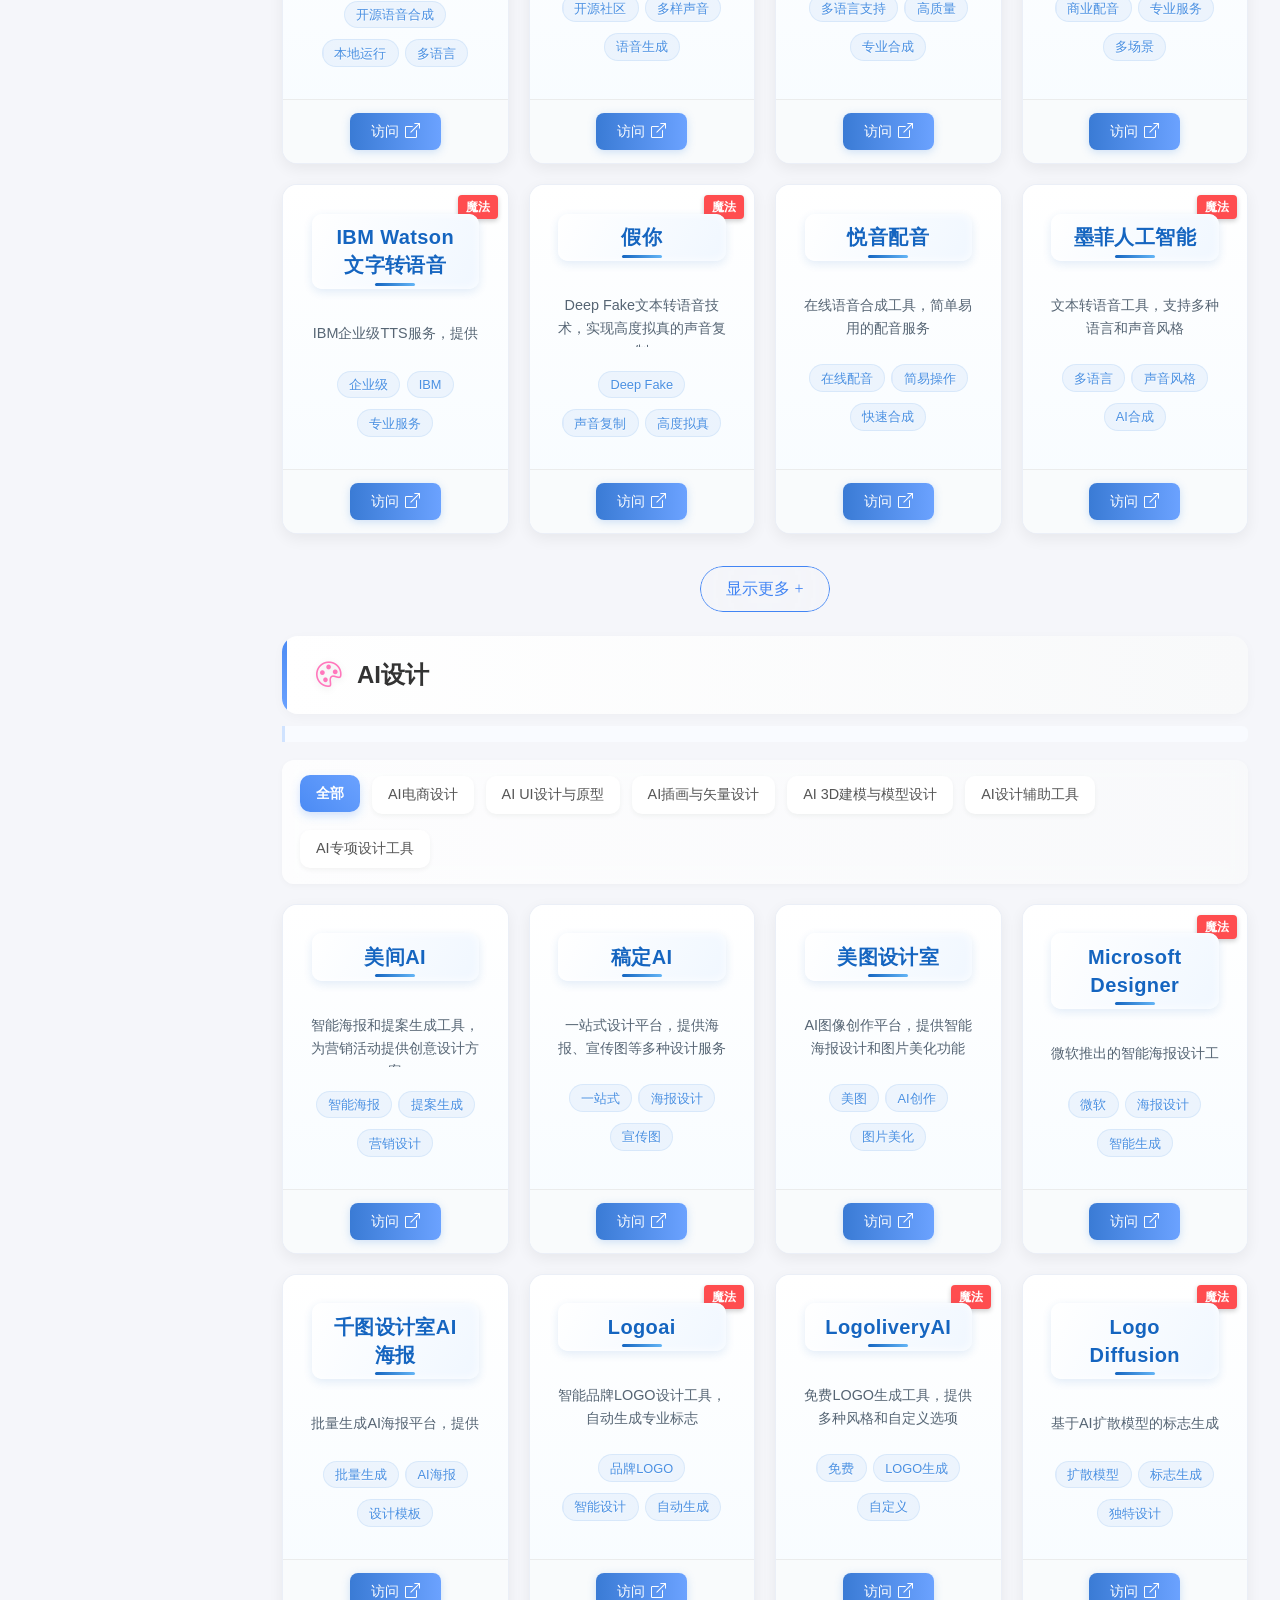
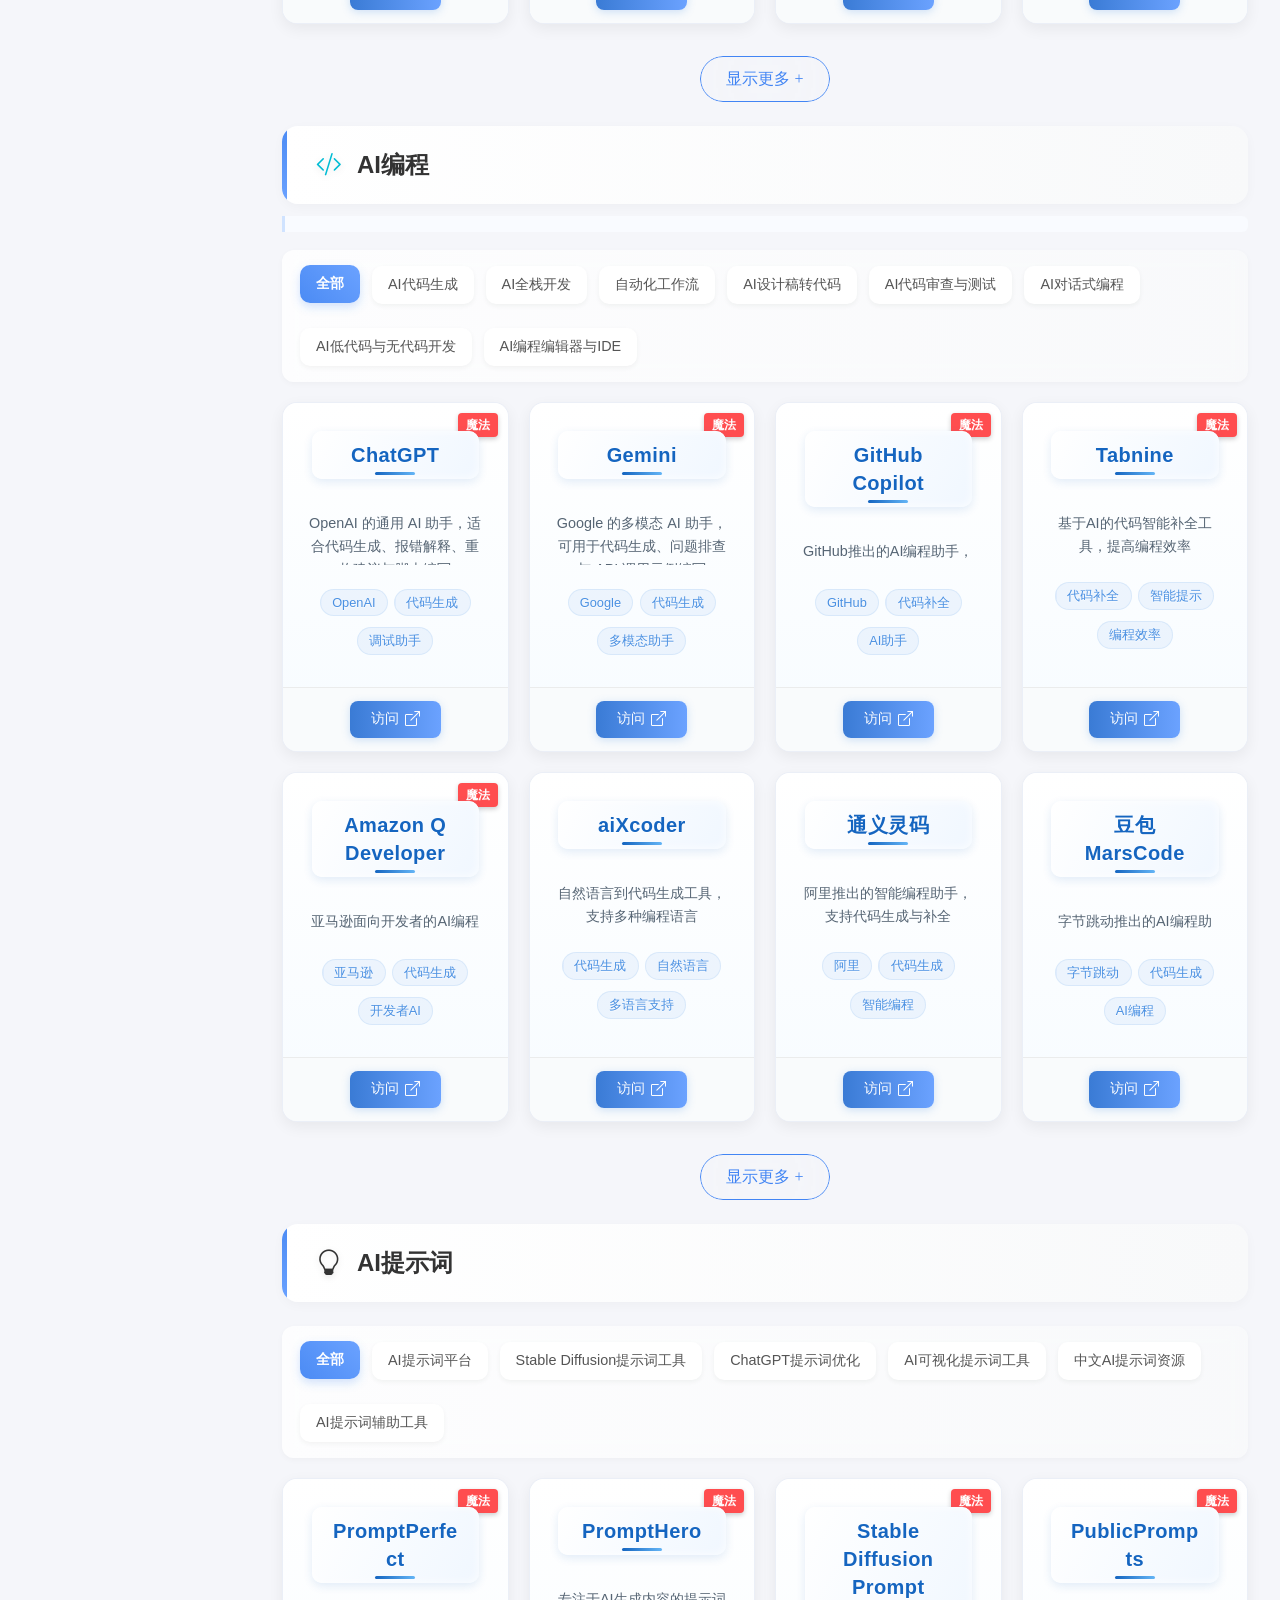
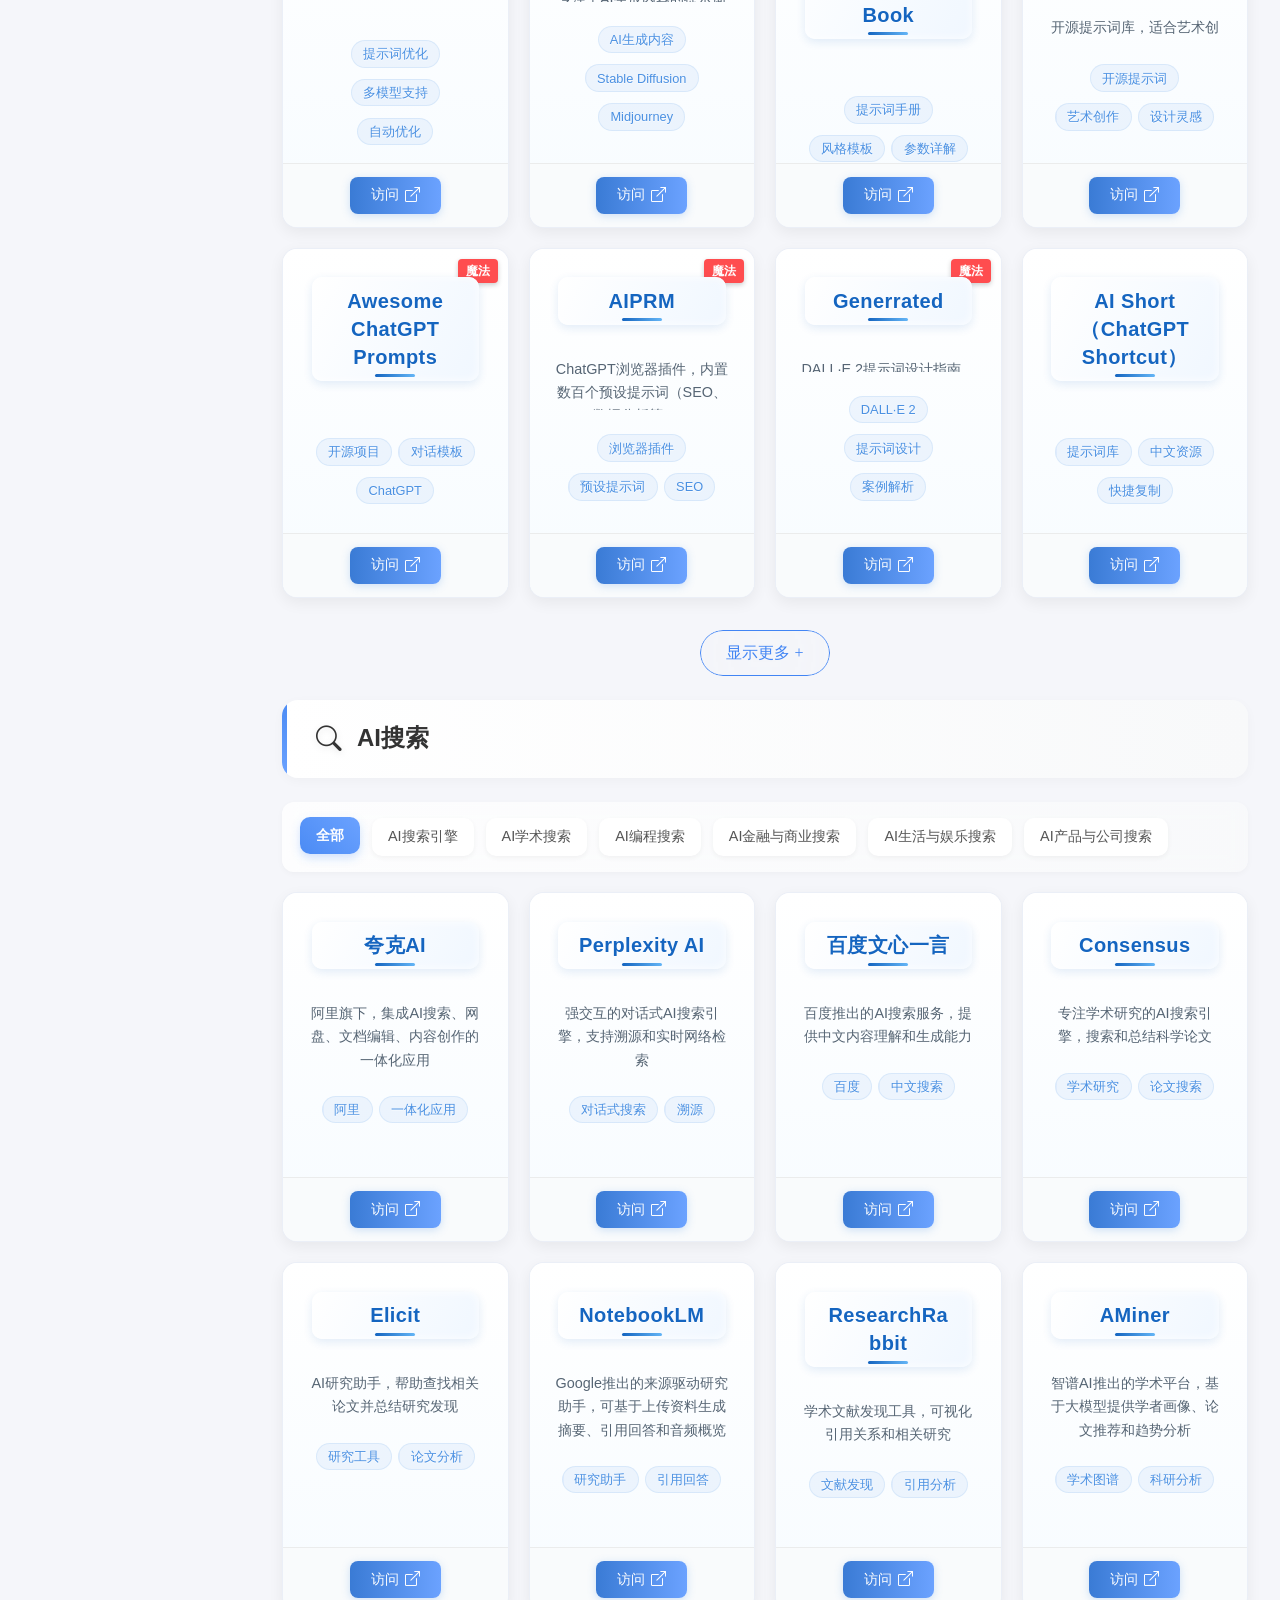
==== commit 618e3f3a: "Add bilingual video download directory" ====
--- a/index.html
+++ b/index.html
@@ -243,6 +243,9 @@
                 <a href="#github_repos" title="跳转到 GitHub 开源精选" class="top-nav-link top-nav-special" onclick="showCategory('github_repos'); return false;">
                     <i class="bi bi-github" aria-hidden="true"></i> GitHub 开源精选
                 </a>
+                <a href="#video_downloads" class="top-nav-link" onclick="showCategory('video_downloads'); return false;">
+                    <i class="bi bi-download" aria-hidden="true"></i> 视频下载
+                </a>
                 <a href="https://virtualbrains.feishu.cn/wiki/SHUPwNzcbi3SkGkV3Vgcptb0nVb?from=from_copylink" target="_blank" rel="noopener noreferrer" title="打开飞书小众网址资源库" class="top-nav-link">
                     <i class="bi bi-collection"></i> 小众网址
                 </a>
@@ -365,6 +368,12 @@
                 <a class="nav-link" onclick="showCategory('ai_search')">
                     <i class="fa-solid fa-magnifying-glass sidebar-fa-icon" style="color:#5D9CEC;"></i>
                     AI 搜索
+                </a>
+            </li>
+            <li class="nav-item">
+                <a href="#video_downloads" class="nav-link" onclick="showCategory('video_downloads'); return false;">
+                    <i class="bi bi-download" aria-hidden="true"></i>
+                    视频下载
                 </a>
             </li>
             <li class="nav-item">
@@ -761,15 +770,30 @@
                 </div>
             </div>
 
+            <section id="video-downloads-section" class="category-section" aria-labelledby="video-downloads-heading">
+                <div class="category-title">
+                    <h2 id="video-downloads-heading"><i class="bi bi-download" aria-hidden="true"></i> 视频下载</h2>
+                </div>
+                <div id="video-downloads-grid" class="site-grid"></div>
+            </section>
+
             <section id="github-repos-section" class="category-section" aria-labelledby="github-repos-heading">
                 <div class="category-title">
                     <h2 id="github-repos-heading"><i class="bi bi-github"></i> GitHub 开源精选</h2>
                 </div>
                 <div class="subcategory-nav">
-                    <button type="button" class="subcategory-btn active" onclick="filterSubcategoryGeneric('github-repos', 'all')">全部</button>
-                    <button type="button" class="subcategory-btn" onclick="filterSubcategoryGeneric('github-repos', 'github_skills')">热门 Skills</button>
-                    <button type="button" class="subcategory-btn" onclick="filterSubcategoryGeneric('github-repos', 'github_examples')">案例库</button>
-                </div>
+                    <button type="button" class="subcategory-btn active" aria-pressed="true" onclick="filterSubcategoryGeneric('github-repos', 'all')">全部</button>
+                    <button type="button" class="subcategory-btn" aria-pressed="false" onclick="filterSubcategoryGeneric('github-repos', 'github_skills')">热门 Skills</button>
+                    <button type="button" class="subcategory-btn" aria-pressed="false" onclick="filterSubcategoryGeneric('github-repos', 'github_skills/workflow')">通用工作流</button>
+                    <button type="button" class="subcategory-btn" aria-pressed="false" onclick="filterSubcategoryGeneric('github-repos', 'github_skills/development')">开发与测试</button>
+                    <button type="button" class="subcategory-btn" aria-pressed="false" onclick="filterSubcategoryGeneric('github-repos', 'github_skills/automation')">网页自动化</button>
+                    <button type="button" class="subcategory-btn" aria-pressed="false" onclick="filterSubcategoryGeneric('github-repos', 'github_skills/writing')">写作与营销</button>
+                    <button type="button" class="subcategory-btn" aria-pressed="false" onclick="filterSubcategoryGeneric('github-repos', 'github_skills/research')">研究与知识</button>
+                    <button type="button" class="subcategory-btn" aria-pressed="false" onclick="filterSubcategoryGeneric('github-repos', 'github_skills/design')">设计与视频</button>
+                    <button type="button" class="subcategory-btn" aria-pressed="false" onclick="filterSubcategoryGeneric('github-repos', 'github_skills/office')">办公与文档</button>
+                    <button type="button" class="subcategory-btn" aria-pressed="false" onclick="filterSubcategoryGeneric('github-repos', 'github_examples')">案例库</button>
+                </div>
+                <p class="small text-muted mb-3">热门条目参考 <a href="https://www.skills.sh/" target="_blank" rel="noopener noreferrer">Skills.sh</a> 累计安装量（2026-11-21）。</p>
                 <div id="github-repos-grid" class="site-grid"></div>
             </section>
 
@@ -839,9 +863,9 @@
     </div>
 
     <!-- JavaScript依赖 -->
-    <script src="js/sites-data.js?v=remove-four-cards-20261121"></script>
+    <script src="js/sites-data.js?v=video-downloads-20261123"></script>
     <script src="js/language.js"></script>
-    <script src="js/scripts.js?v=github-open-source"></script>
+    <script src="js/scripts.js?v=video-downloads-20261123"></script>
 
     <!-- 初始化语言 -->
     <script>
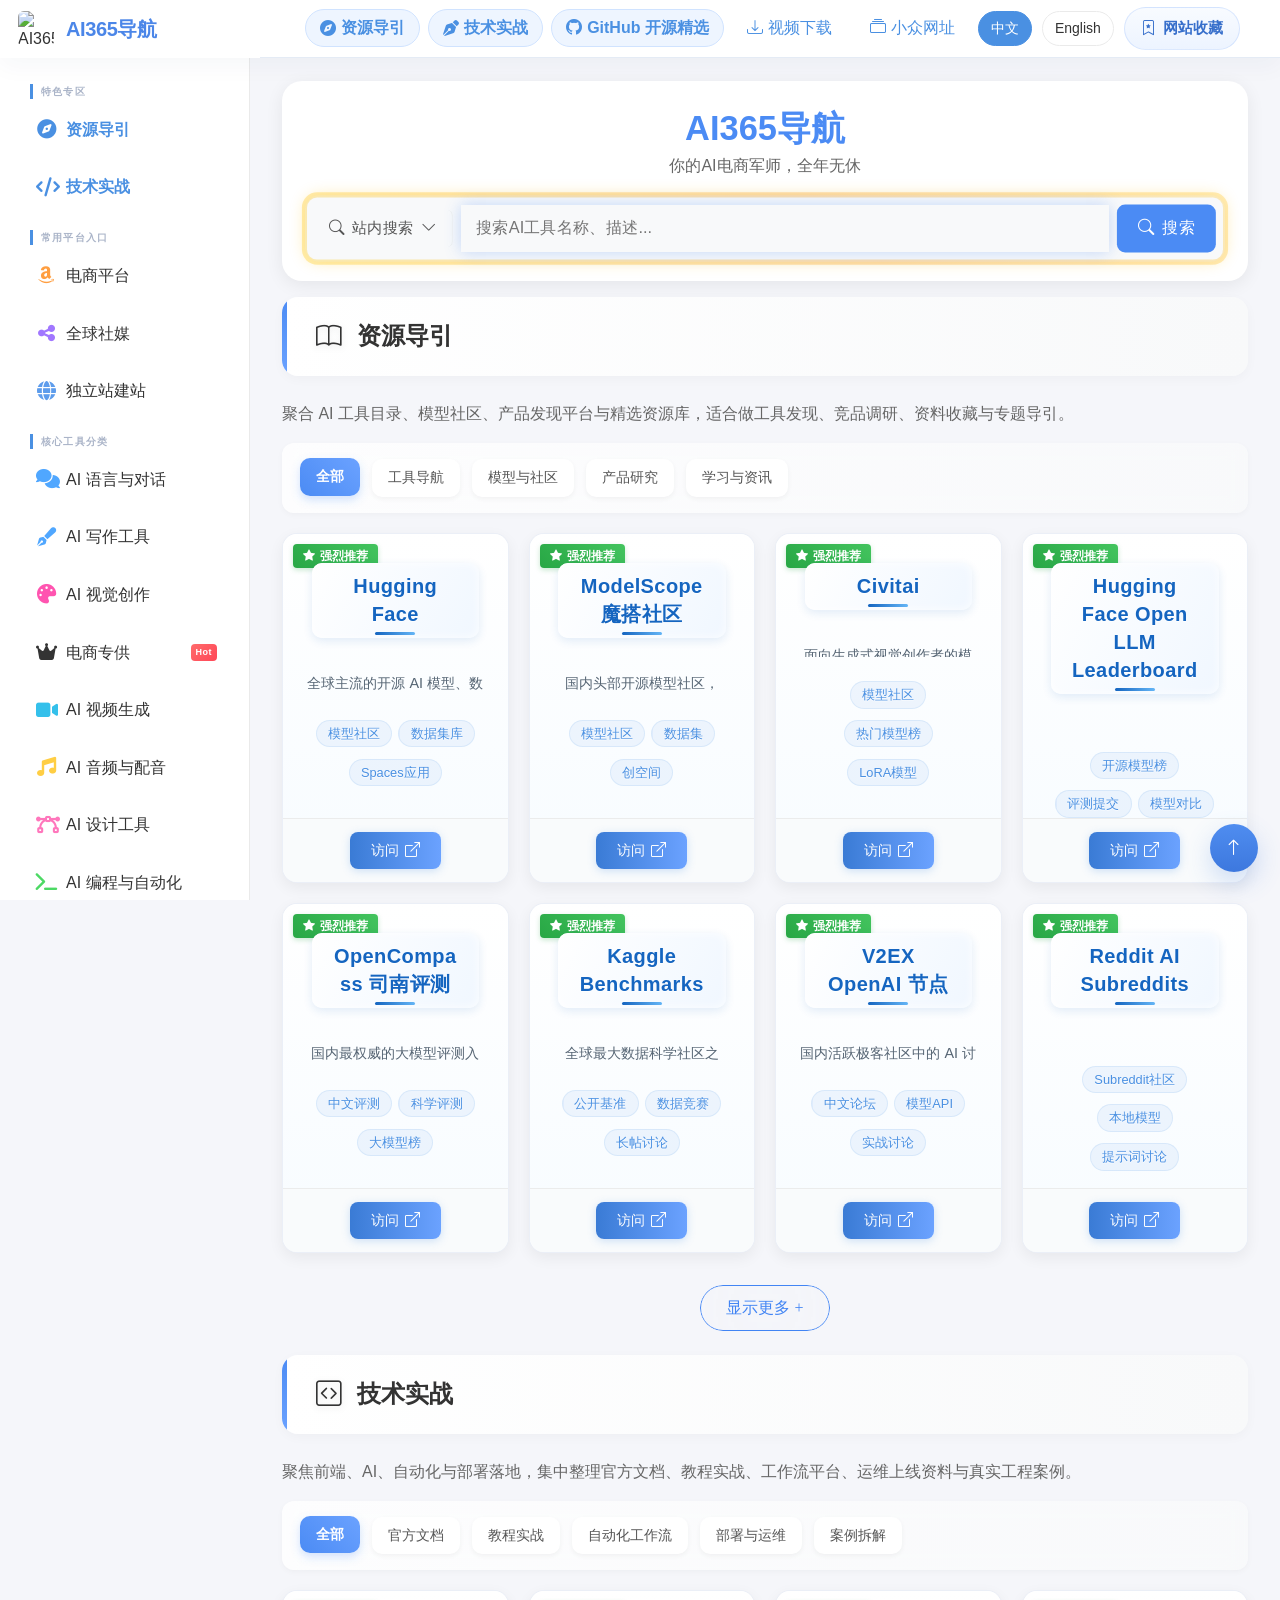
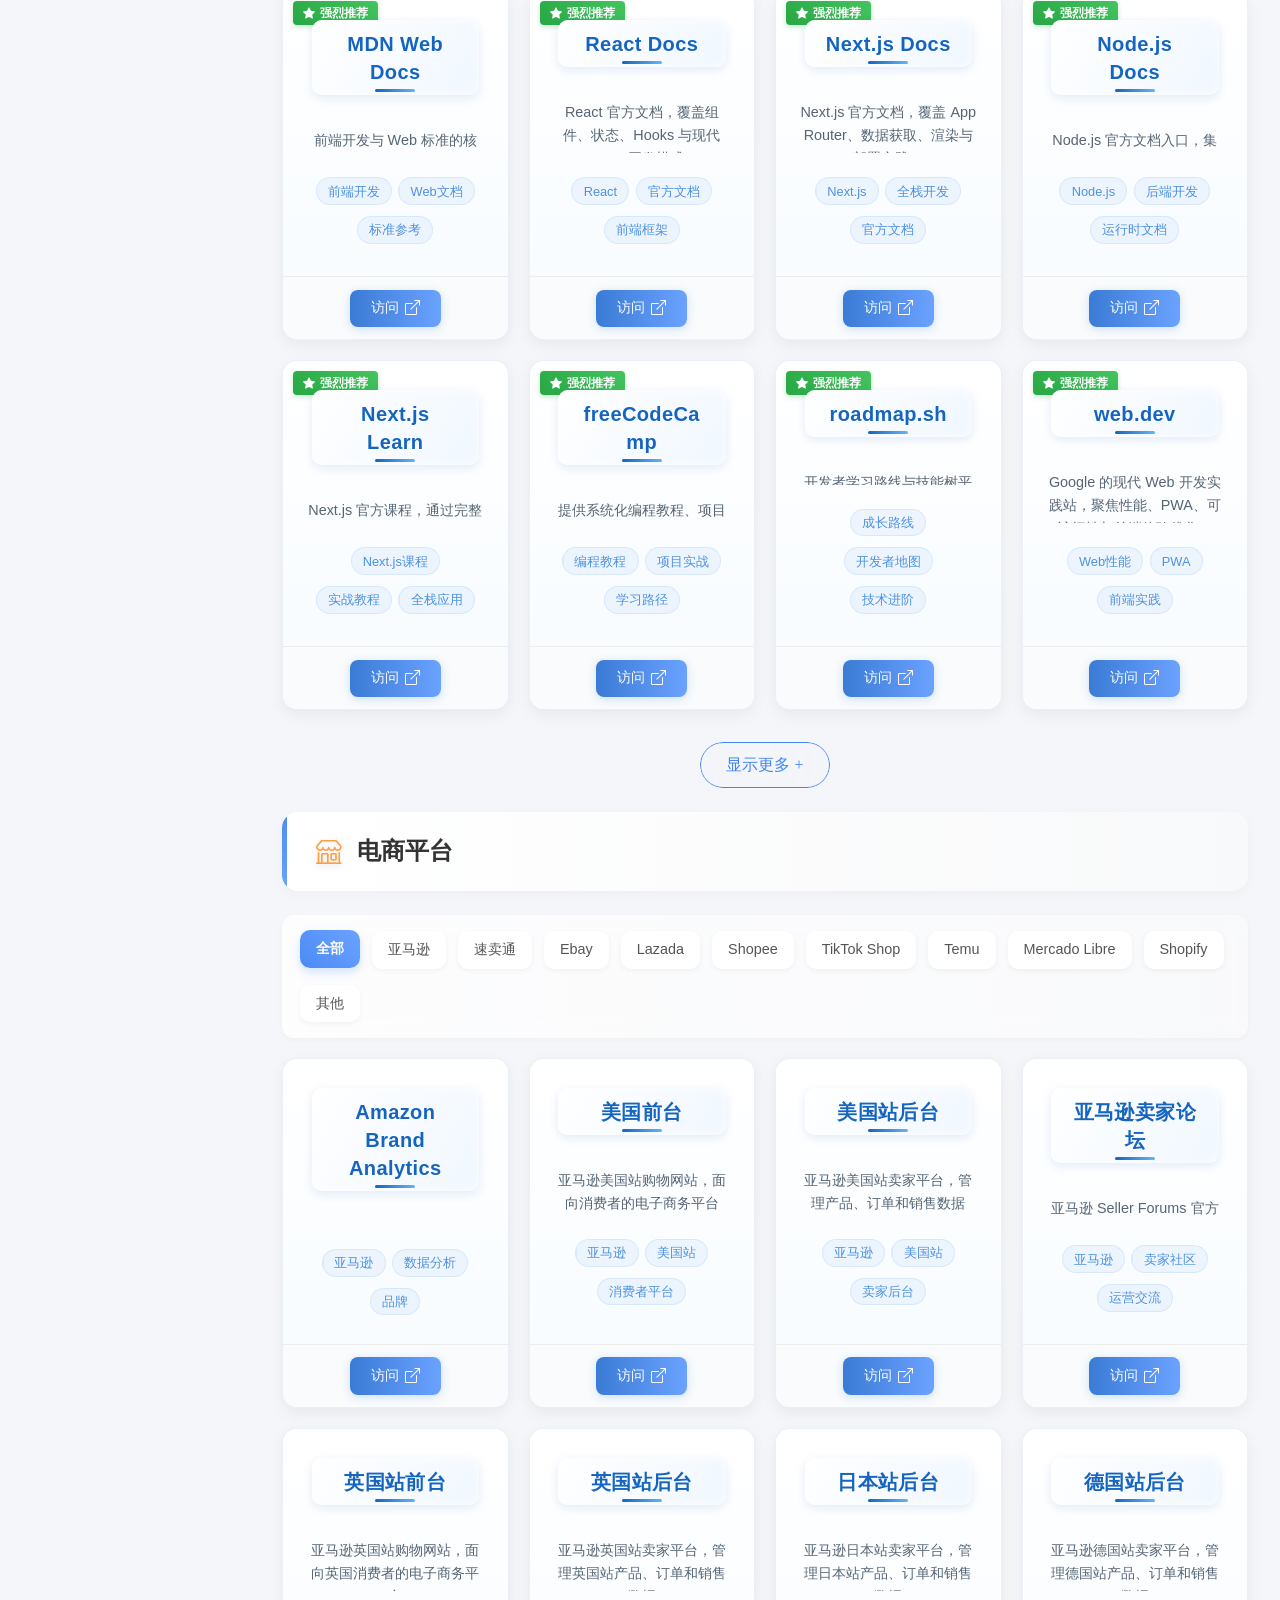
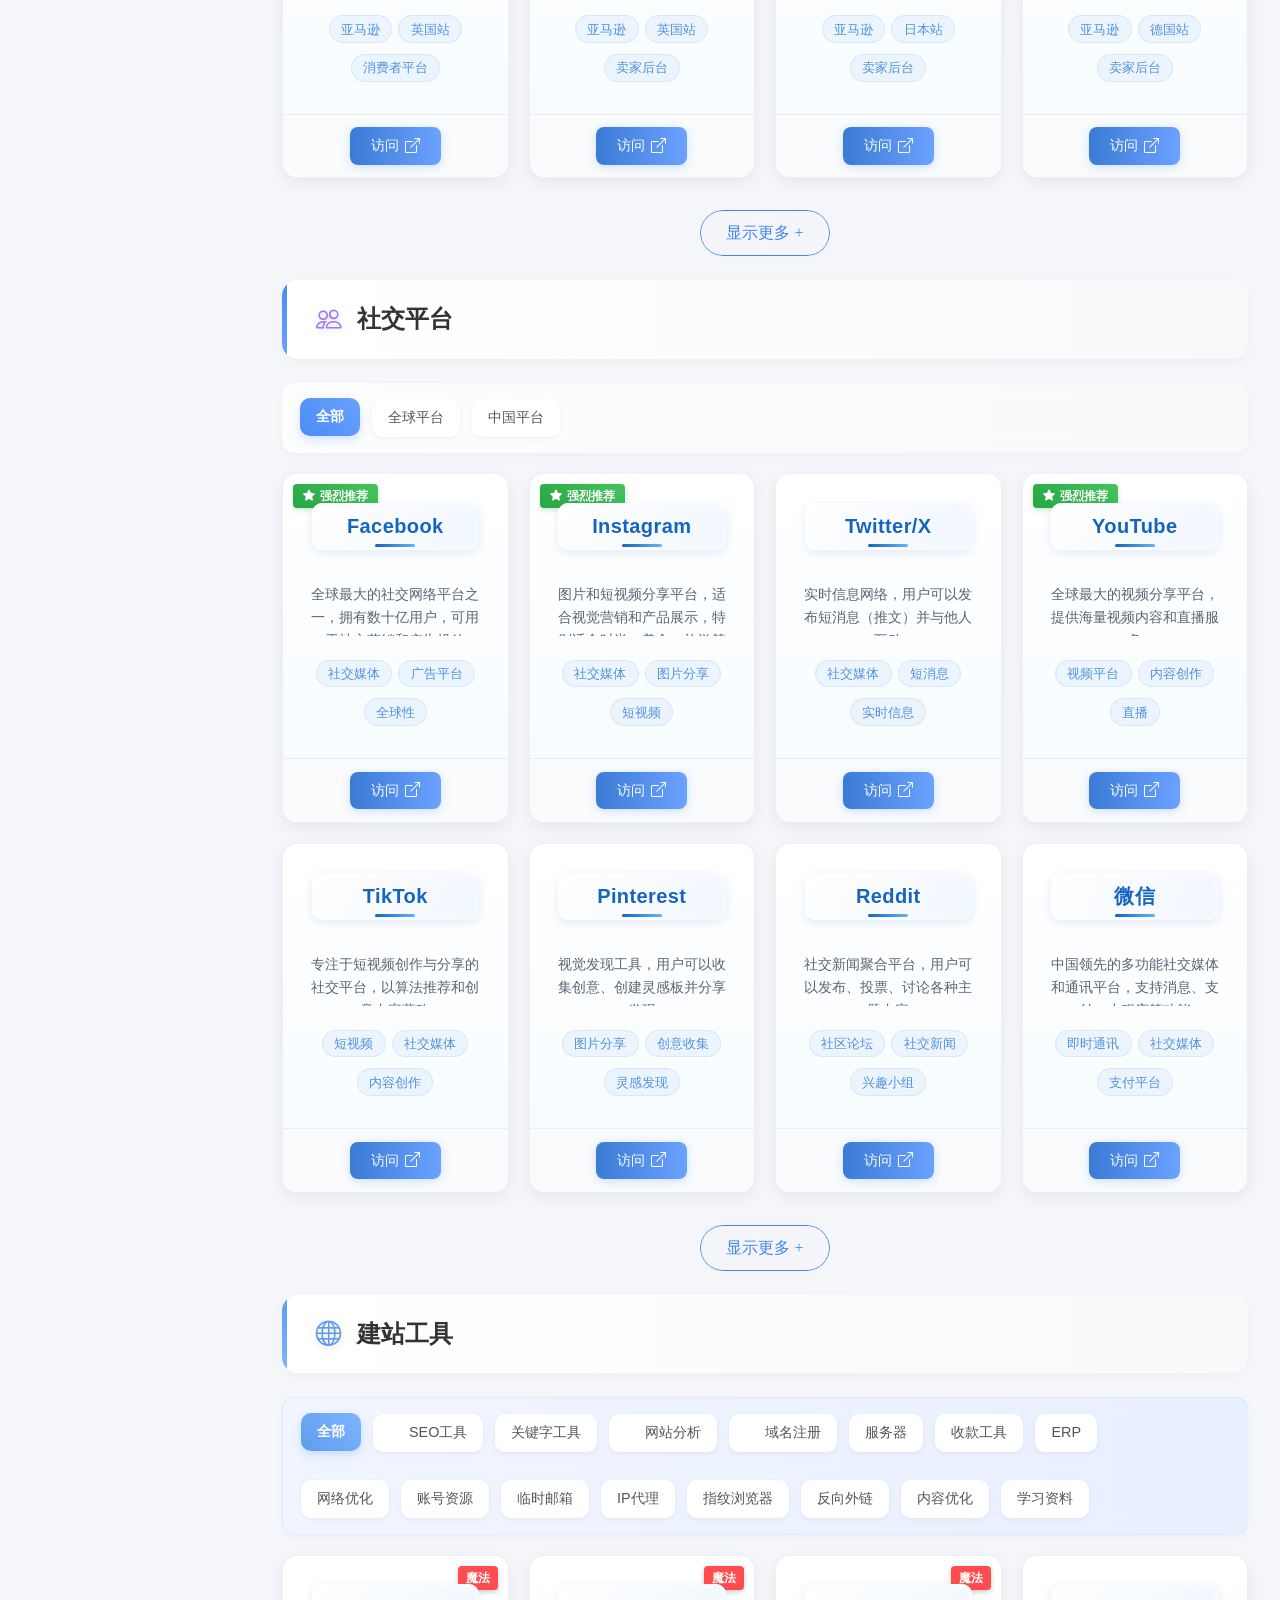
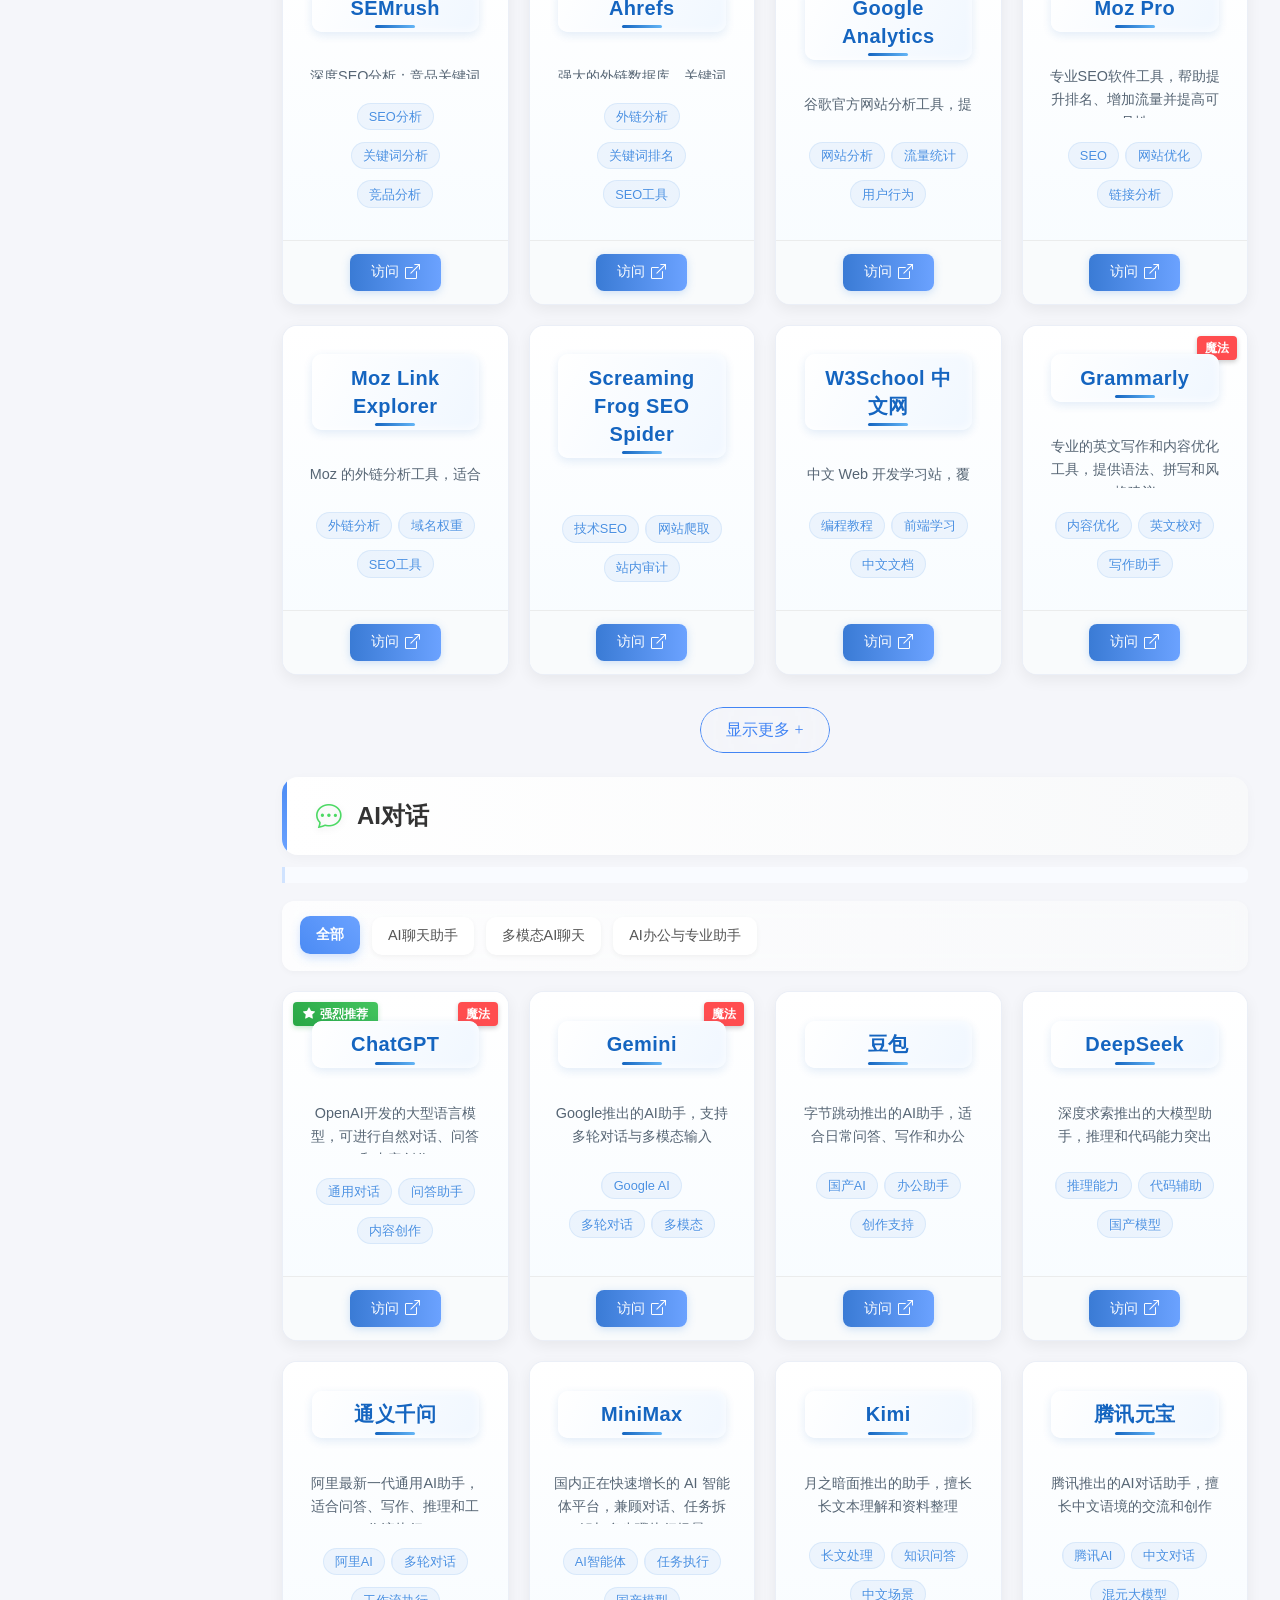
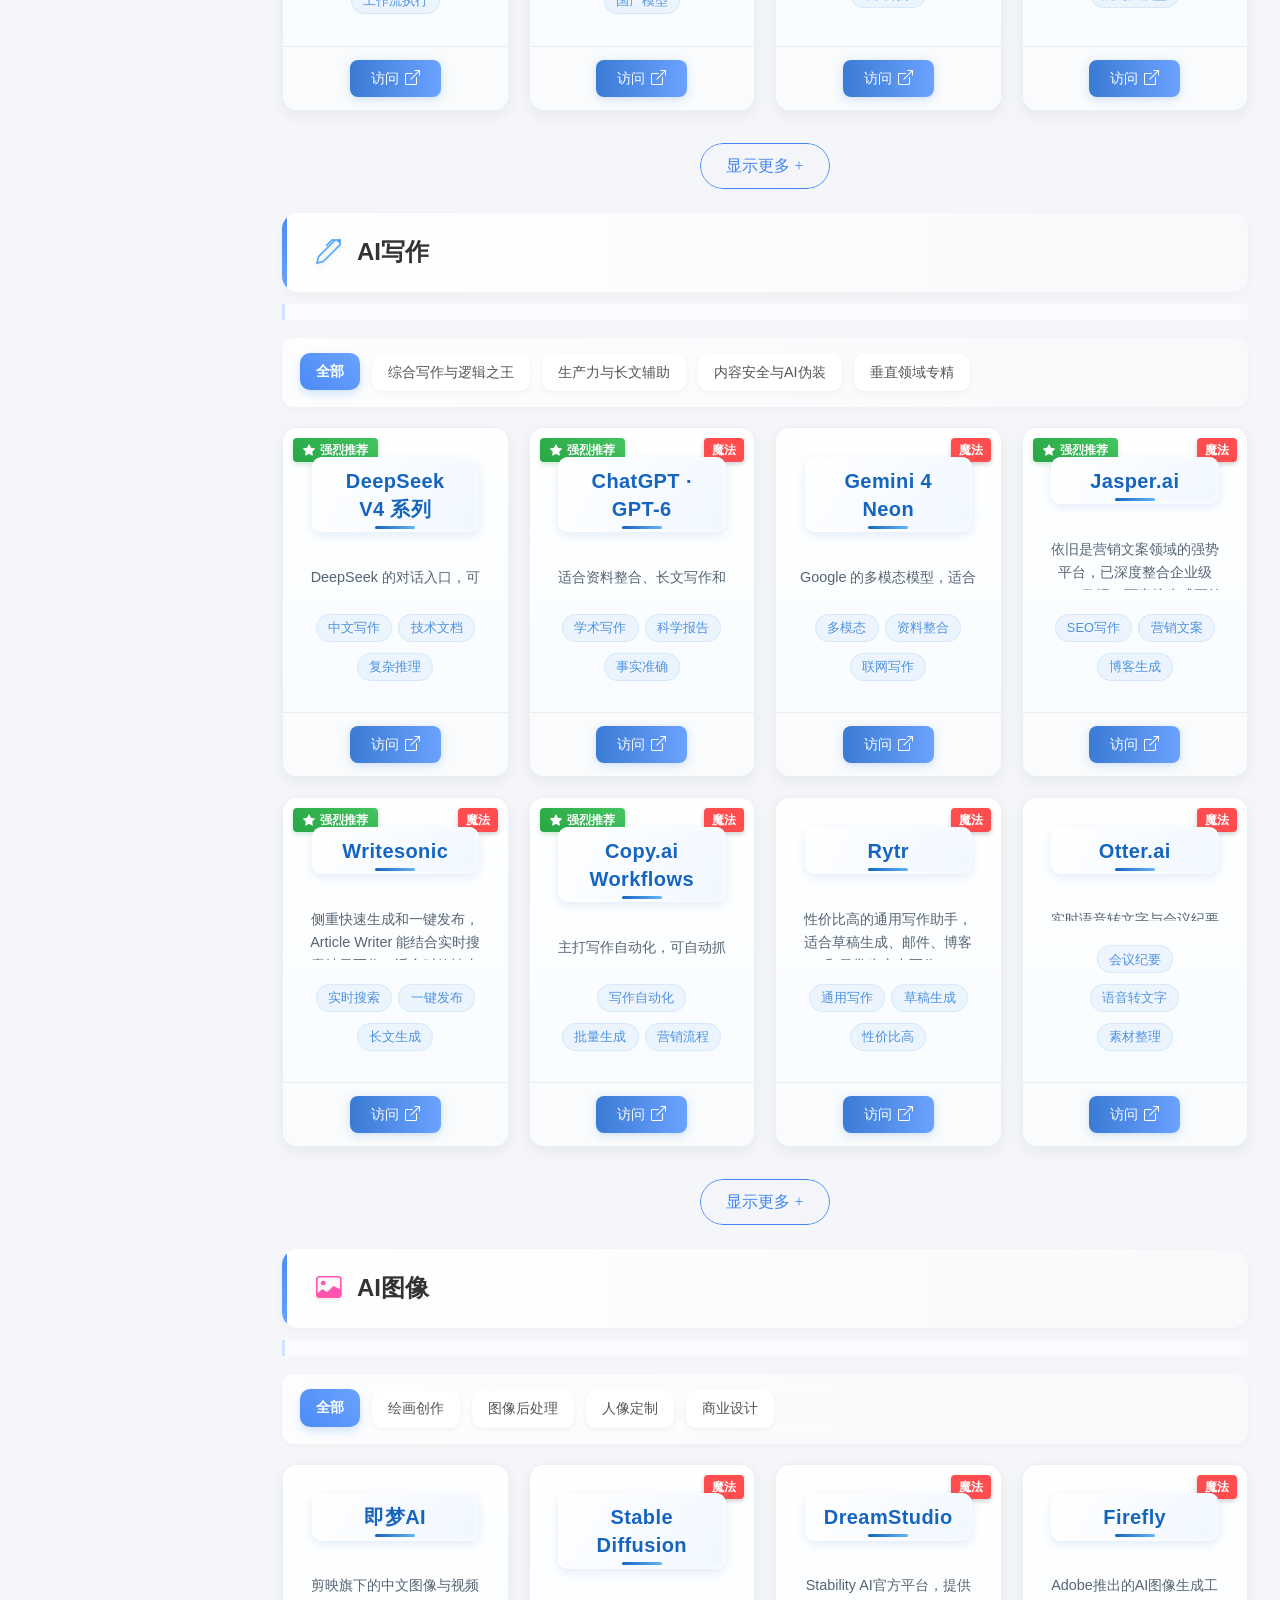
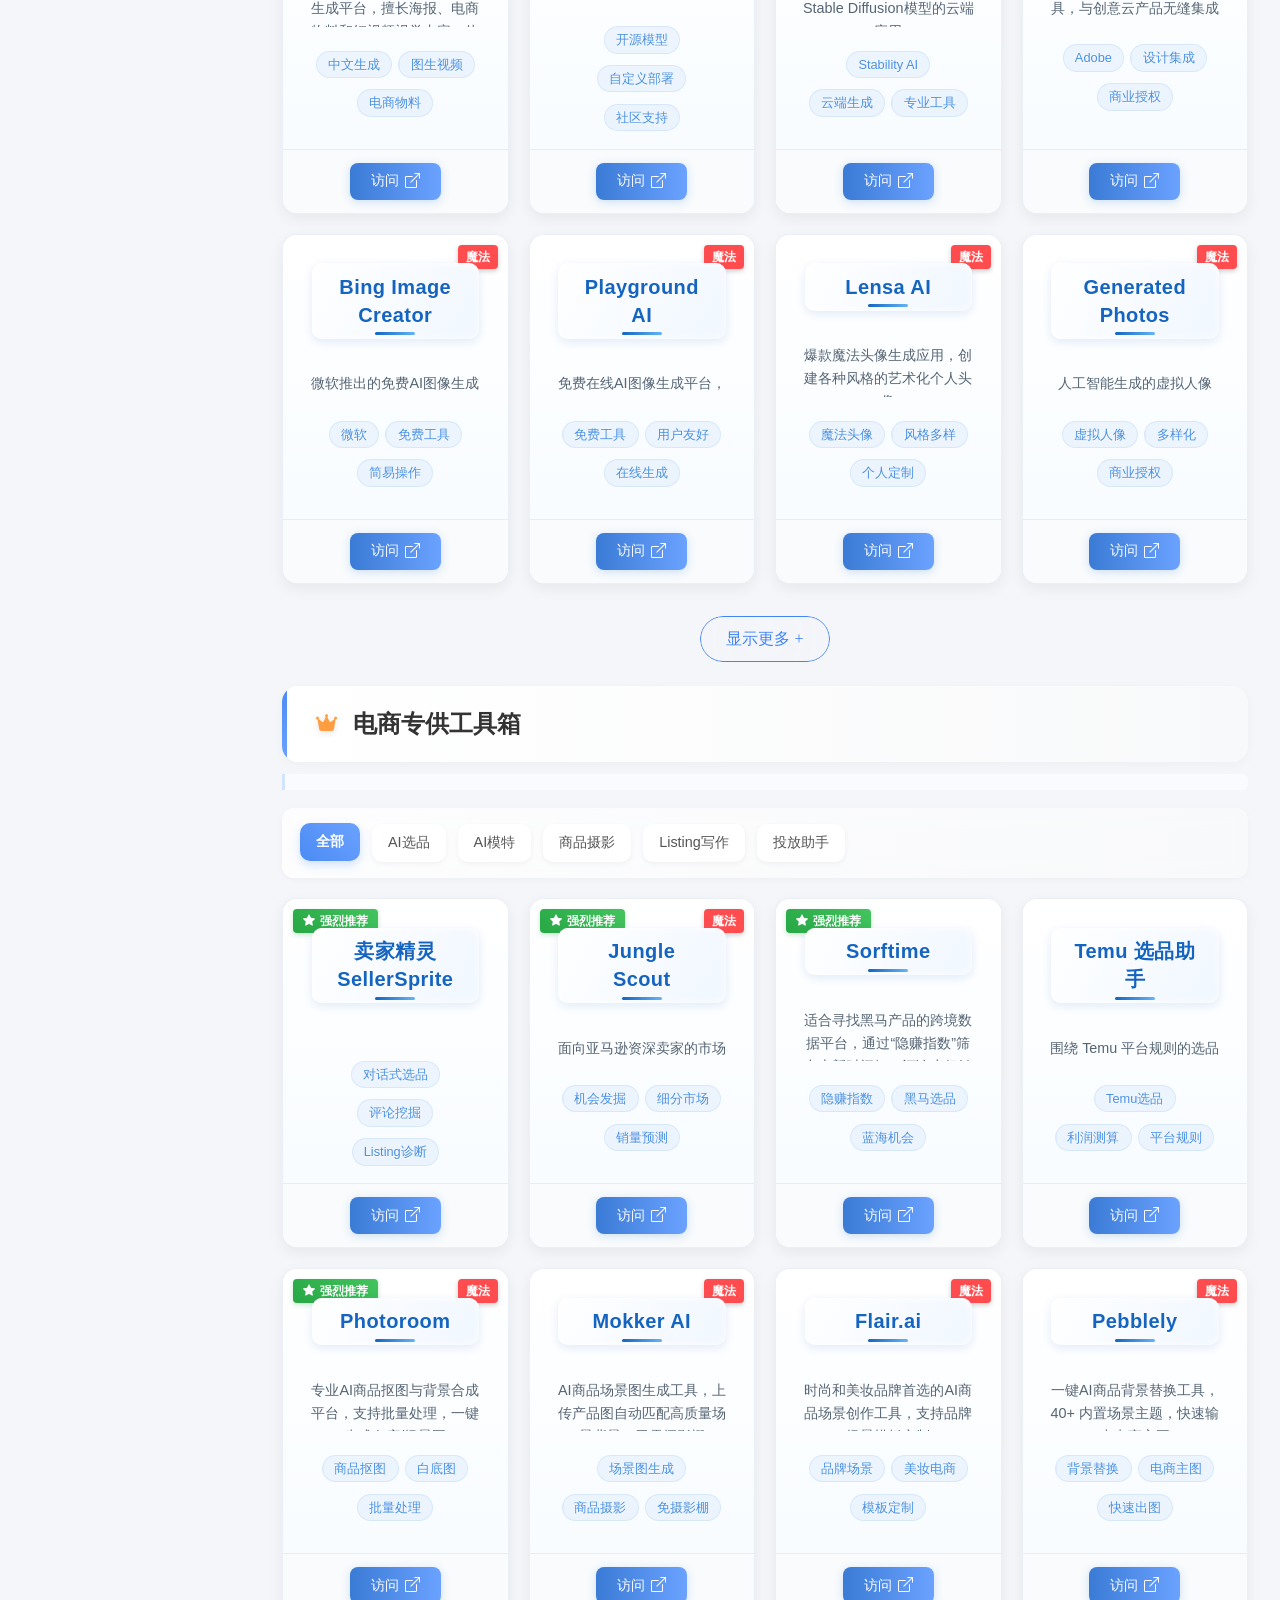
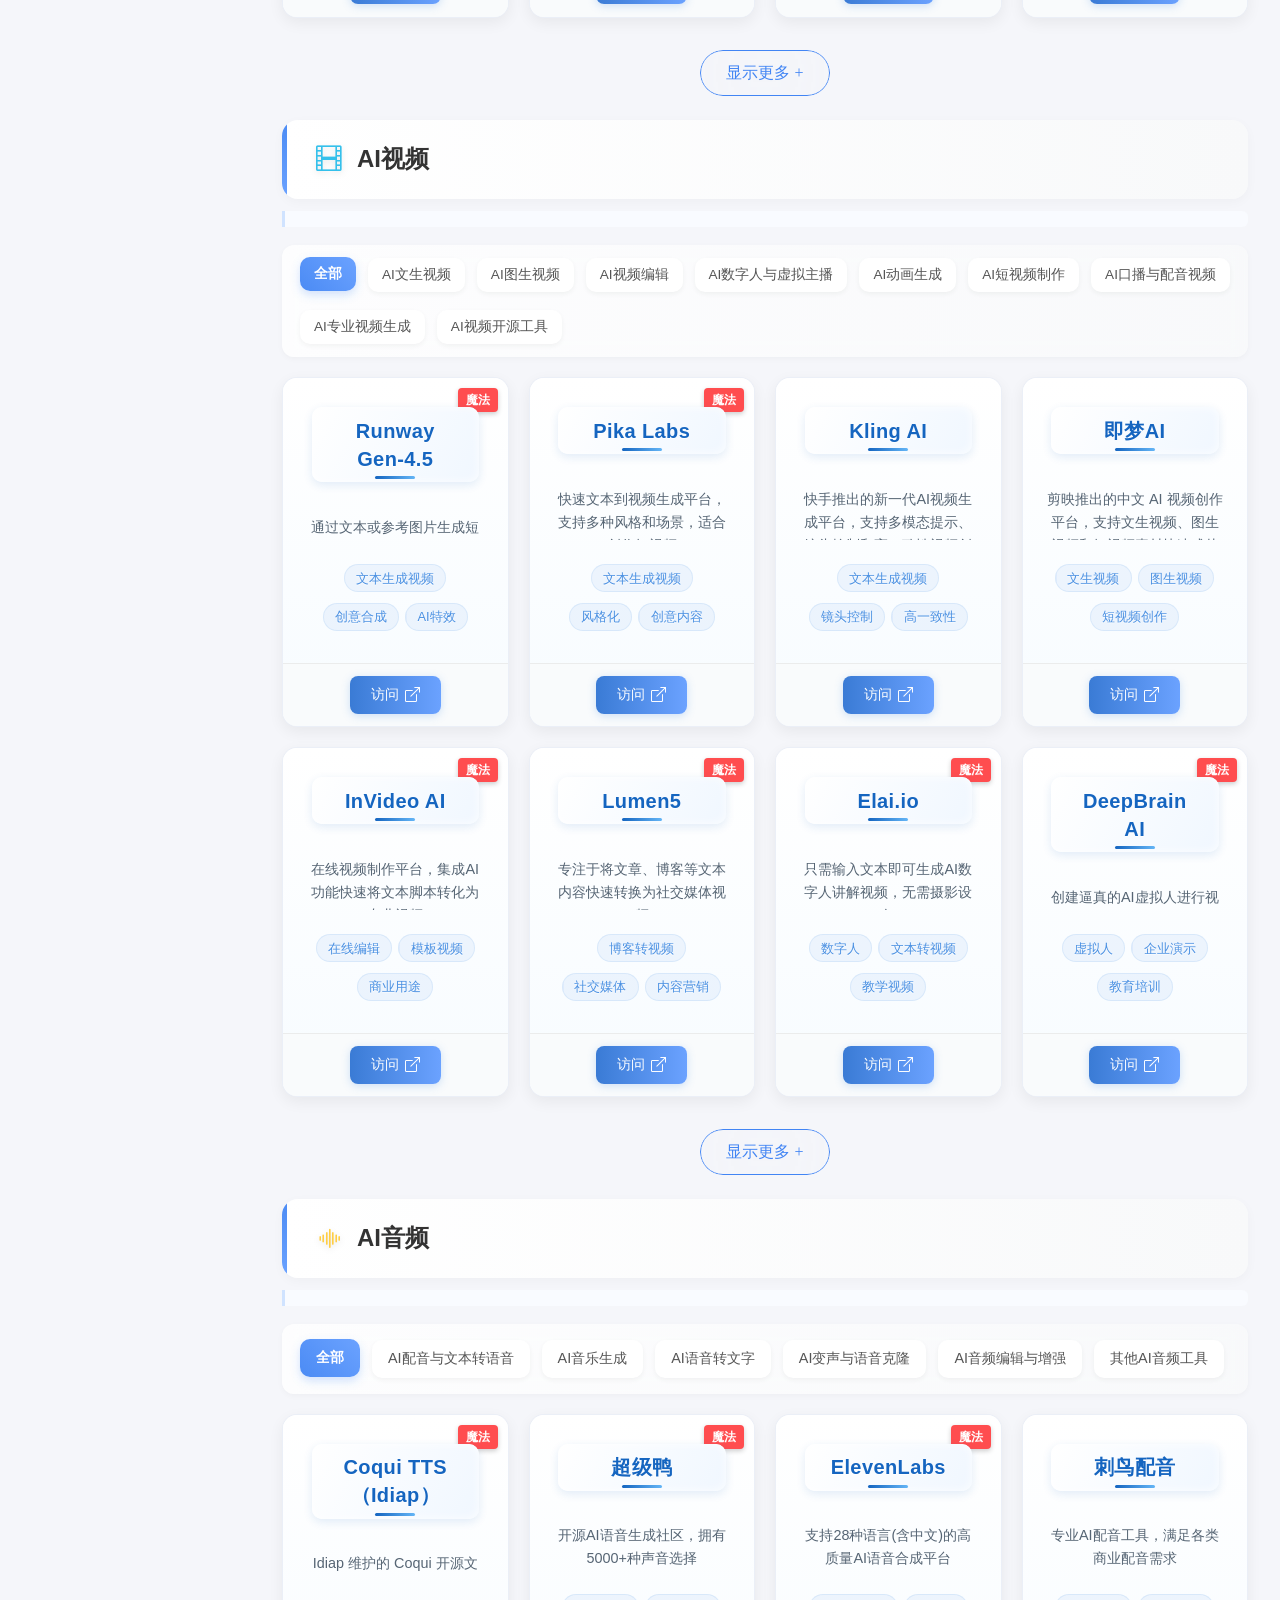
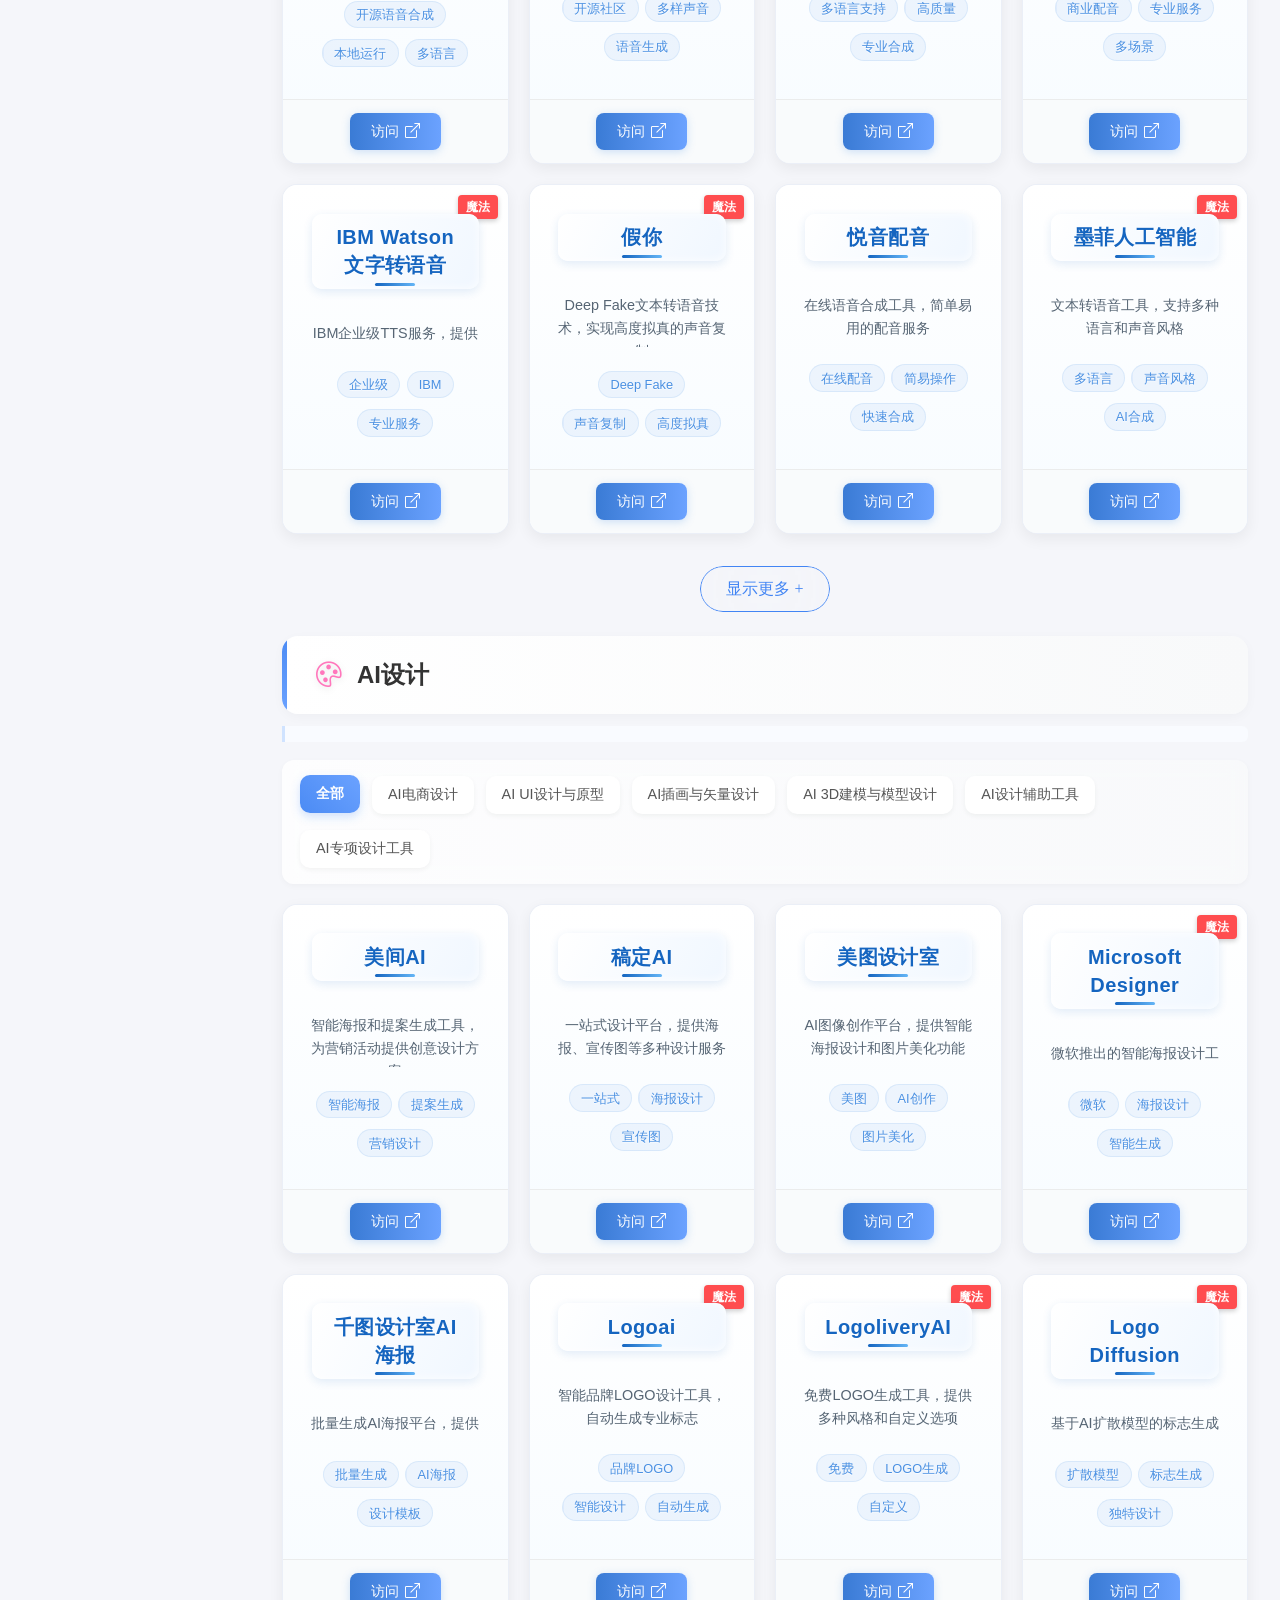
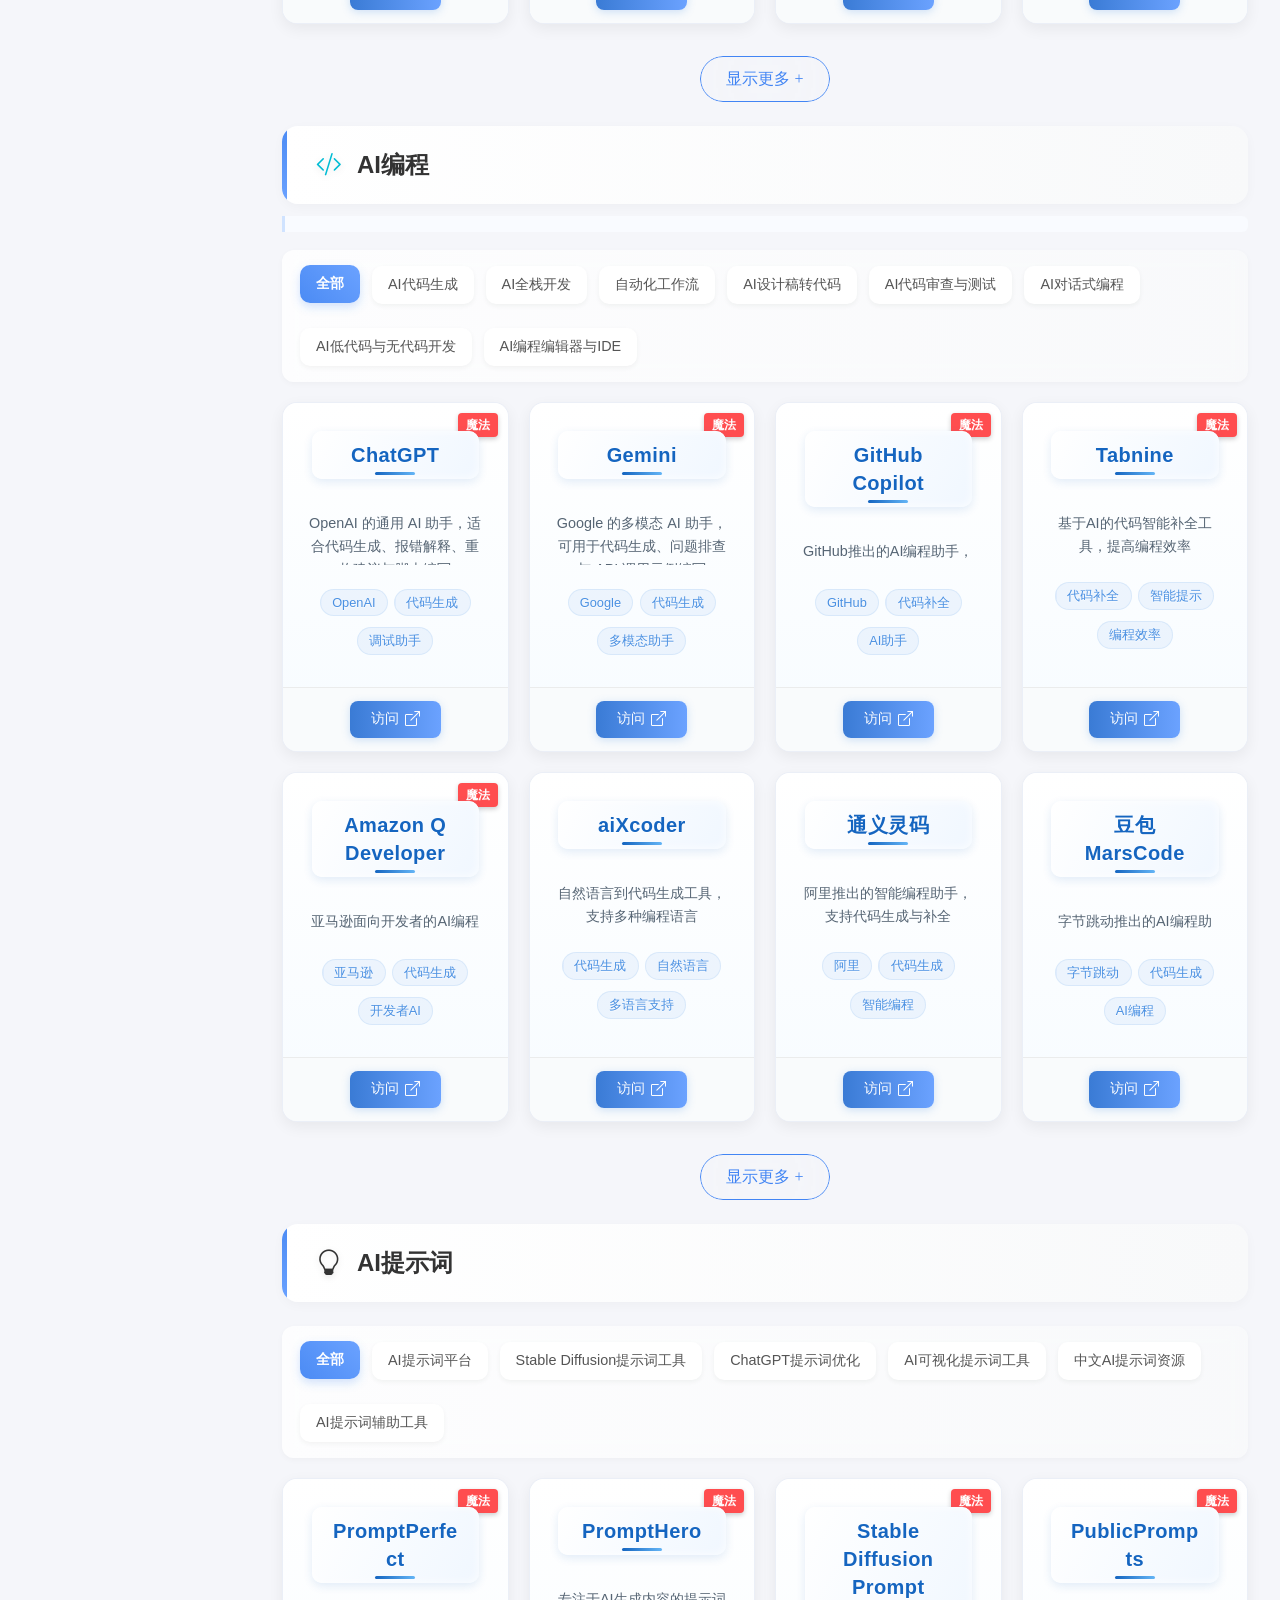
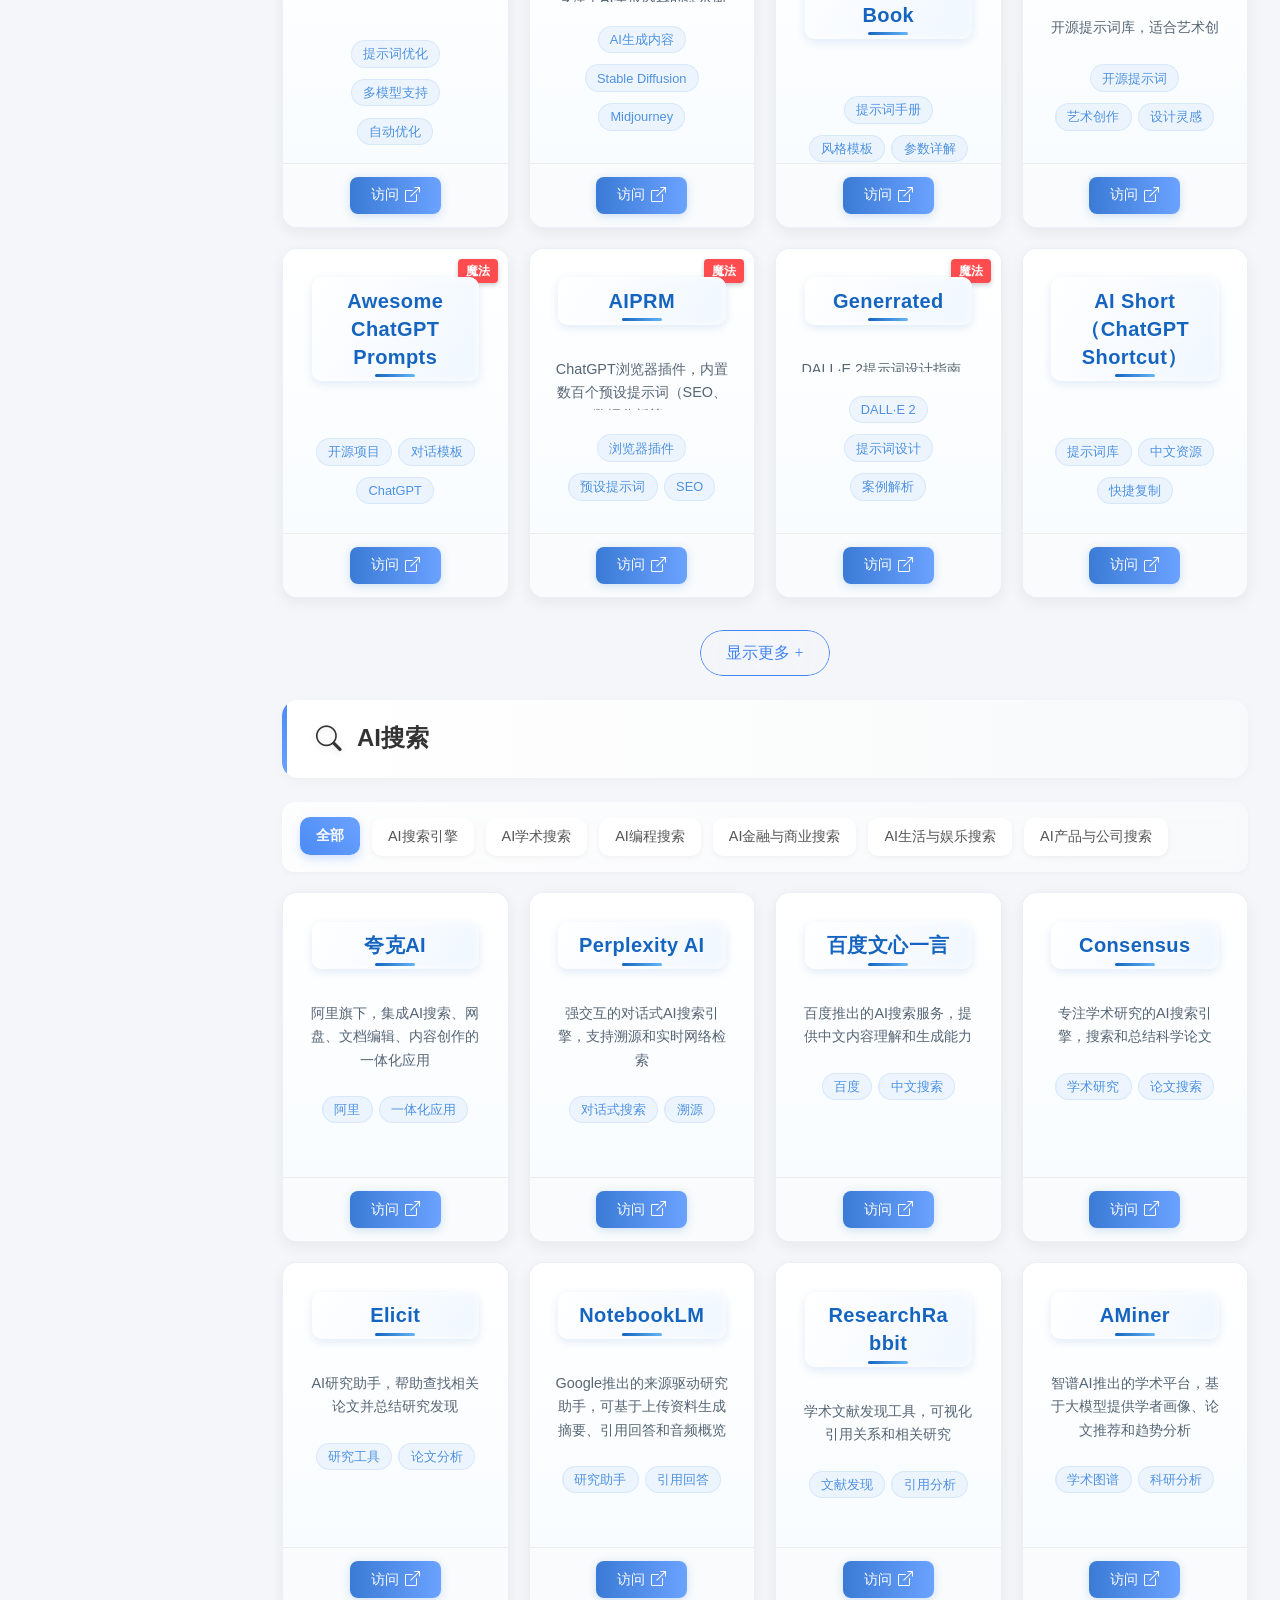
==== commit db58e108: "2" ====
--- a/index.html
+++ b/index.html
@@ -863,7 +863,7 @@
     </div>
 
     <!-- JavaScript依赖 -->
-    <script src="js/sites-data.js?v=video-downloads-20261123"></script>
+    <script src="js/sites-data.js?v=2-20261123"></script>
     <script src="js/language.js"></script>
     <script src="js/scripts.js?v=video-downloads-20261123"></script>
 
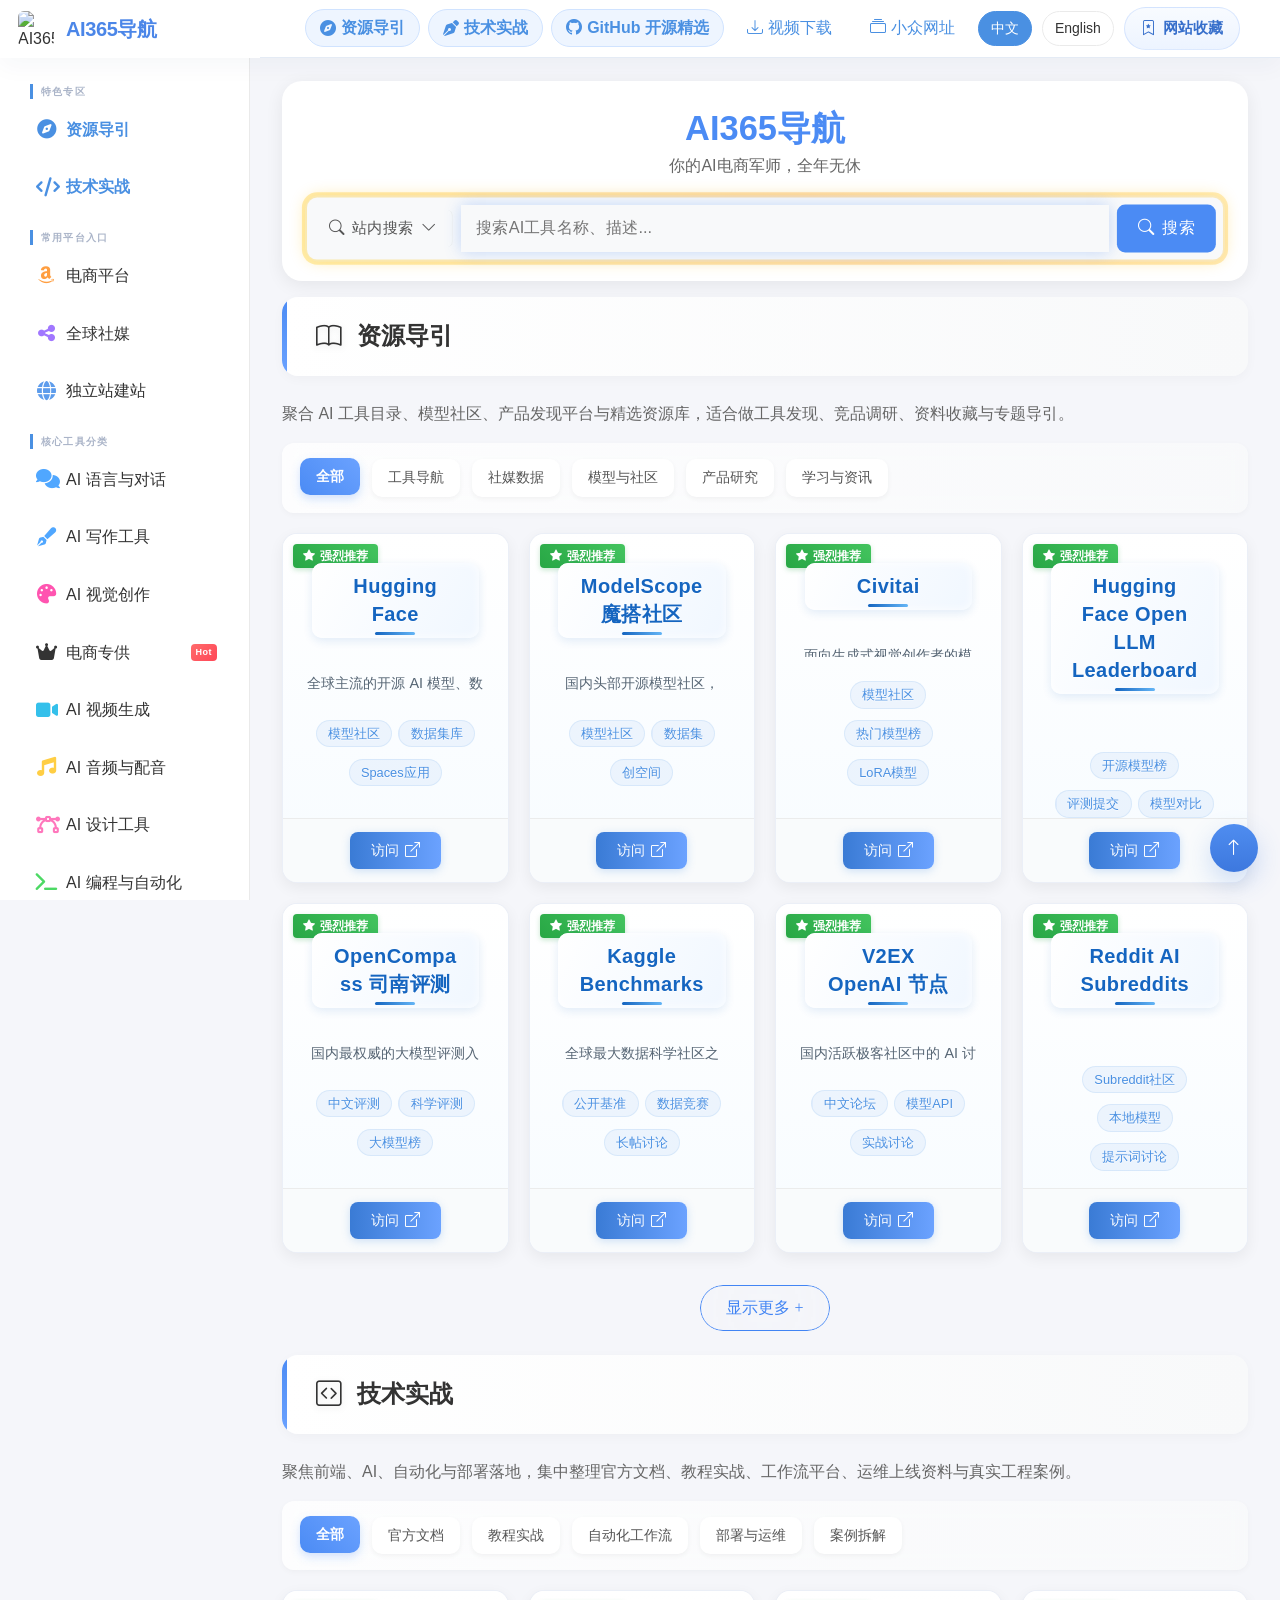
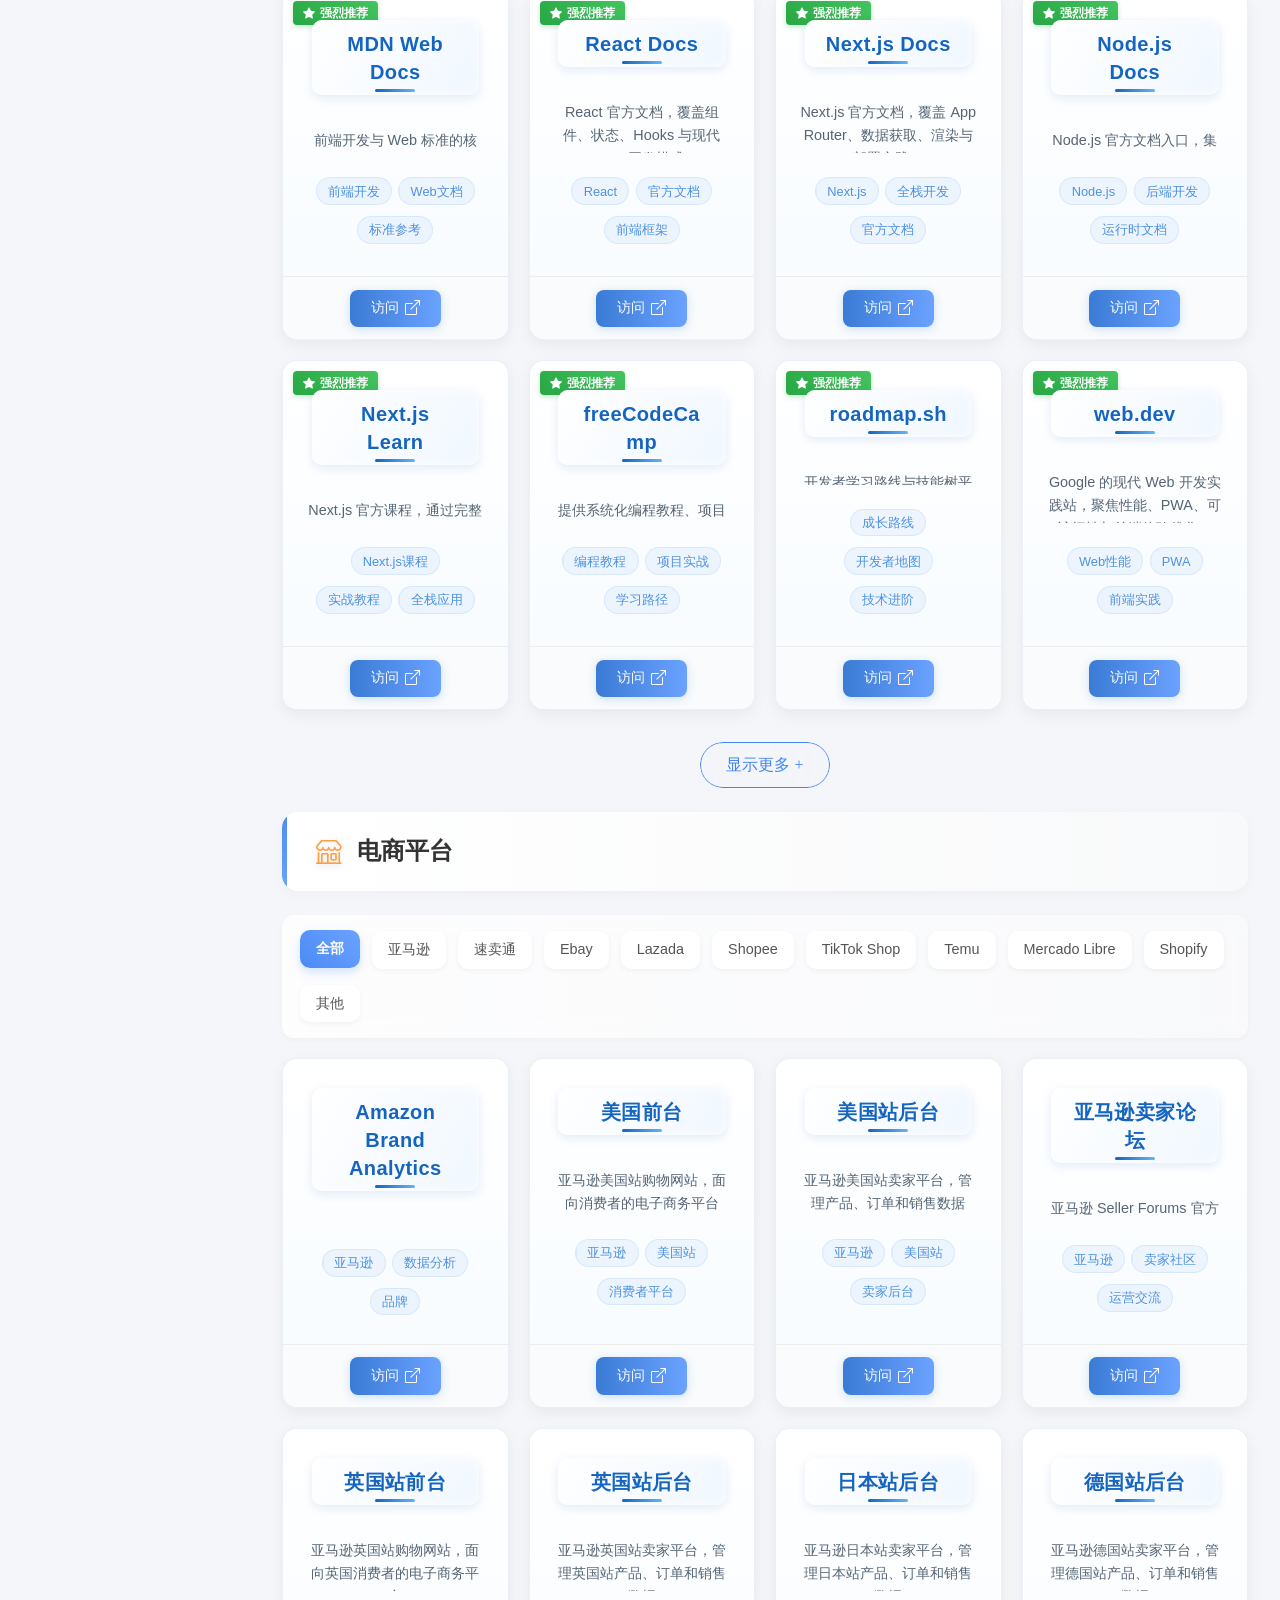
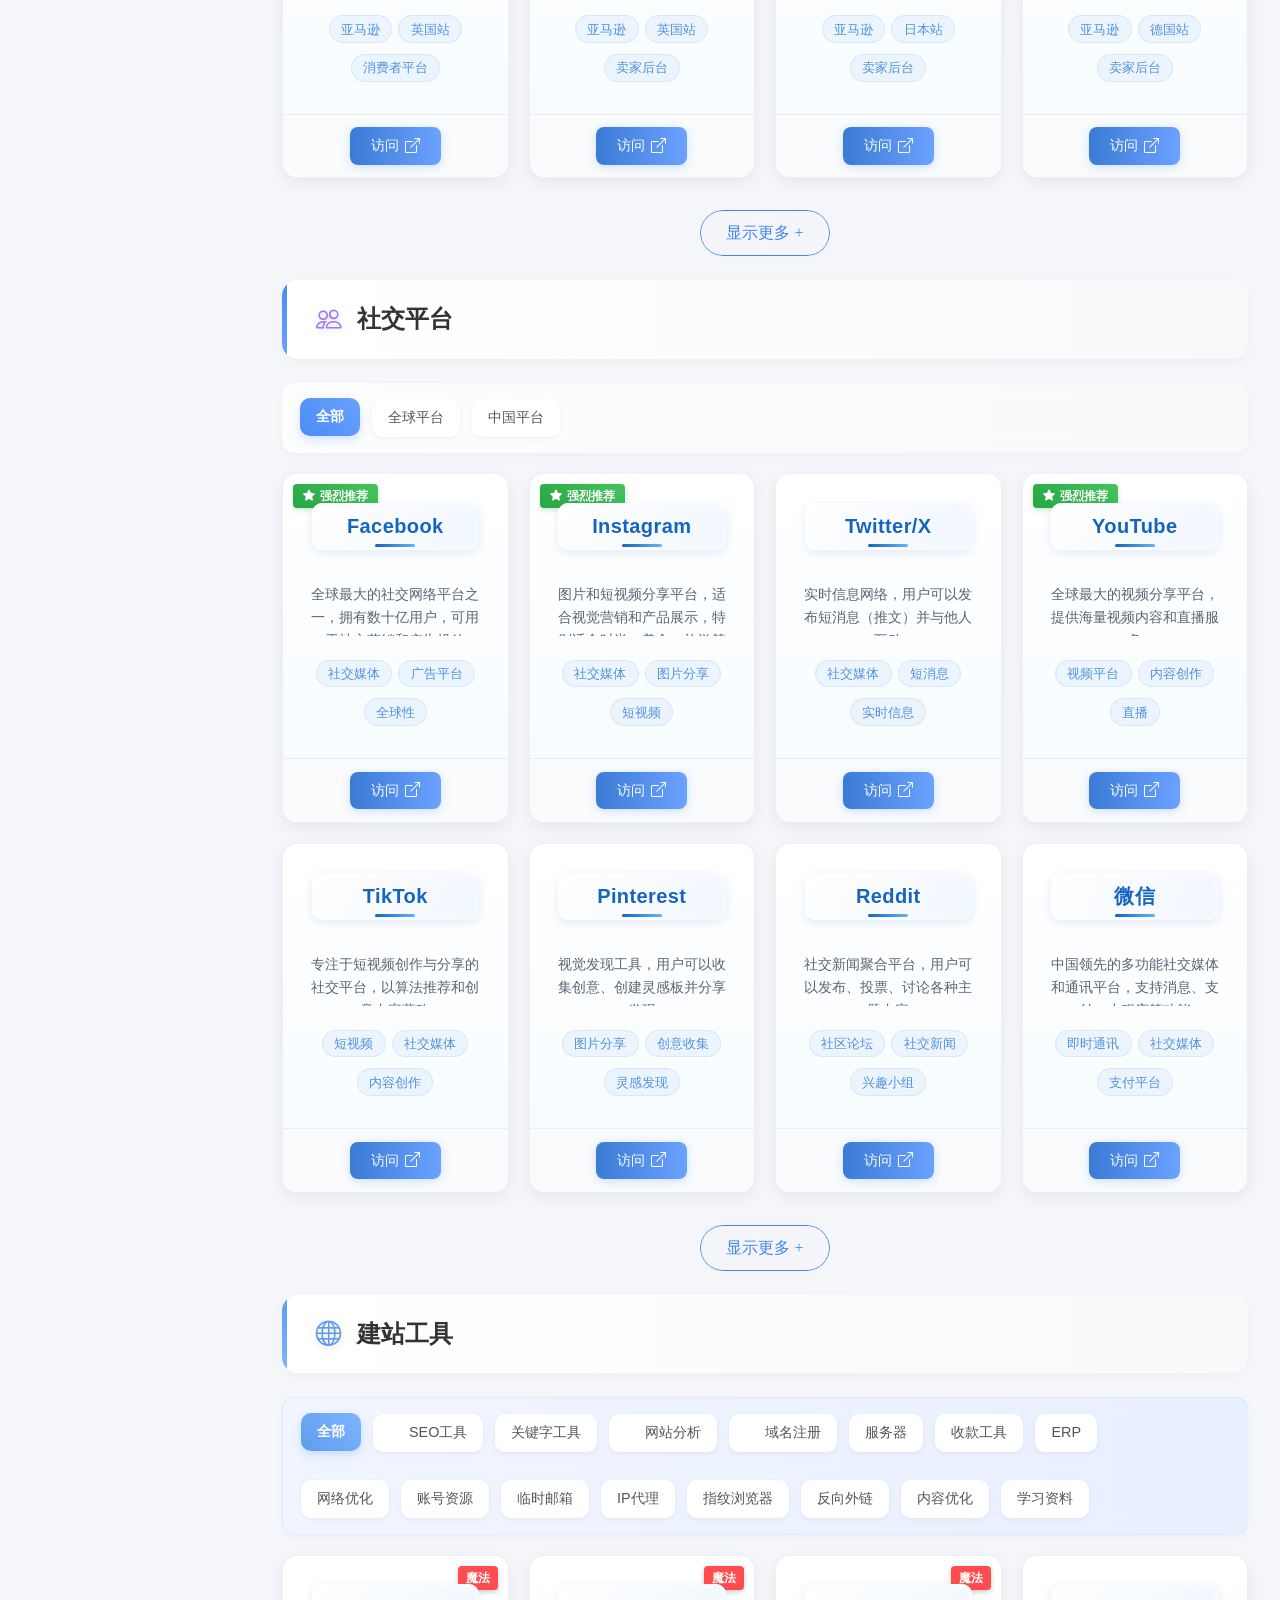
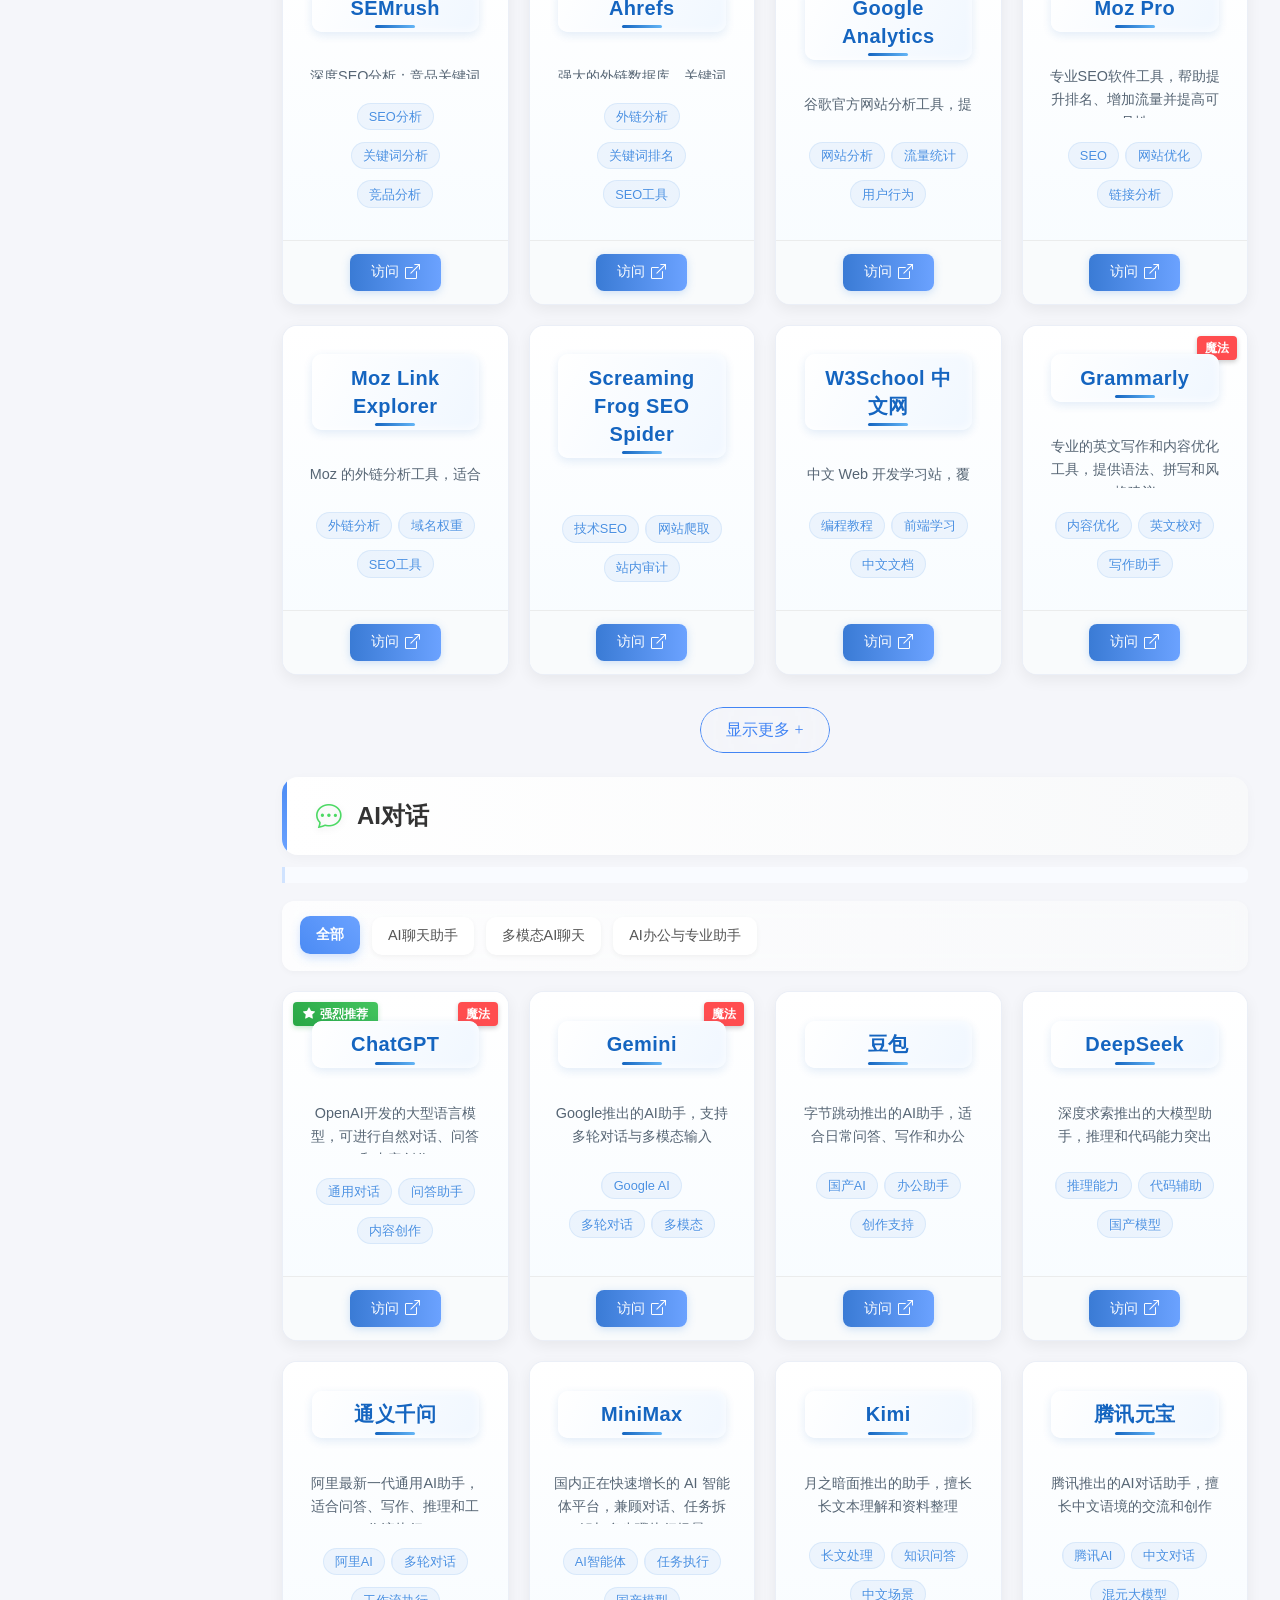
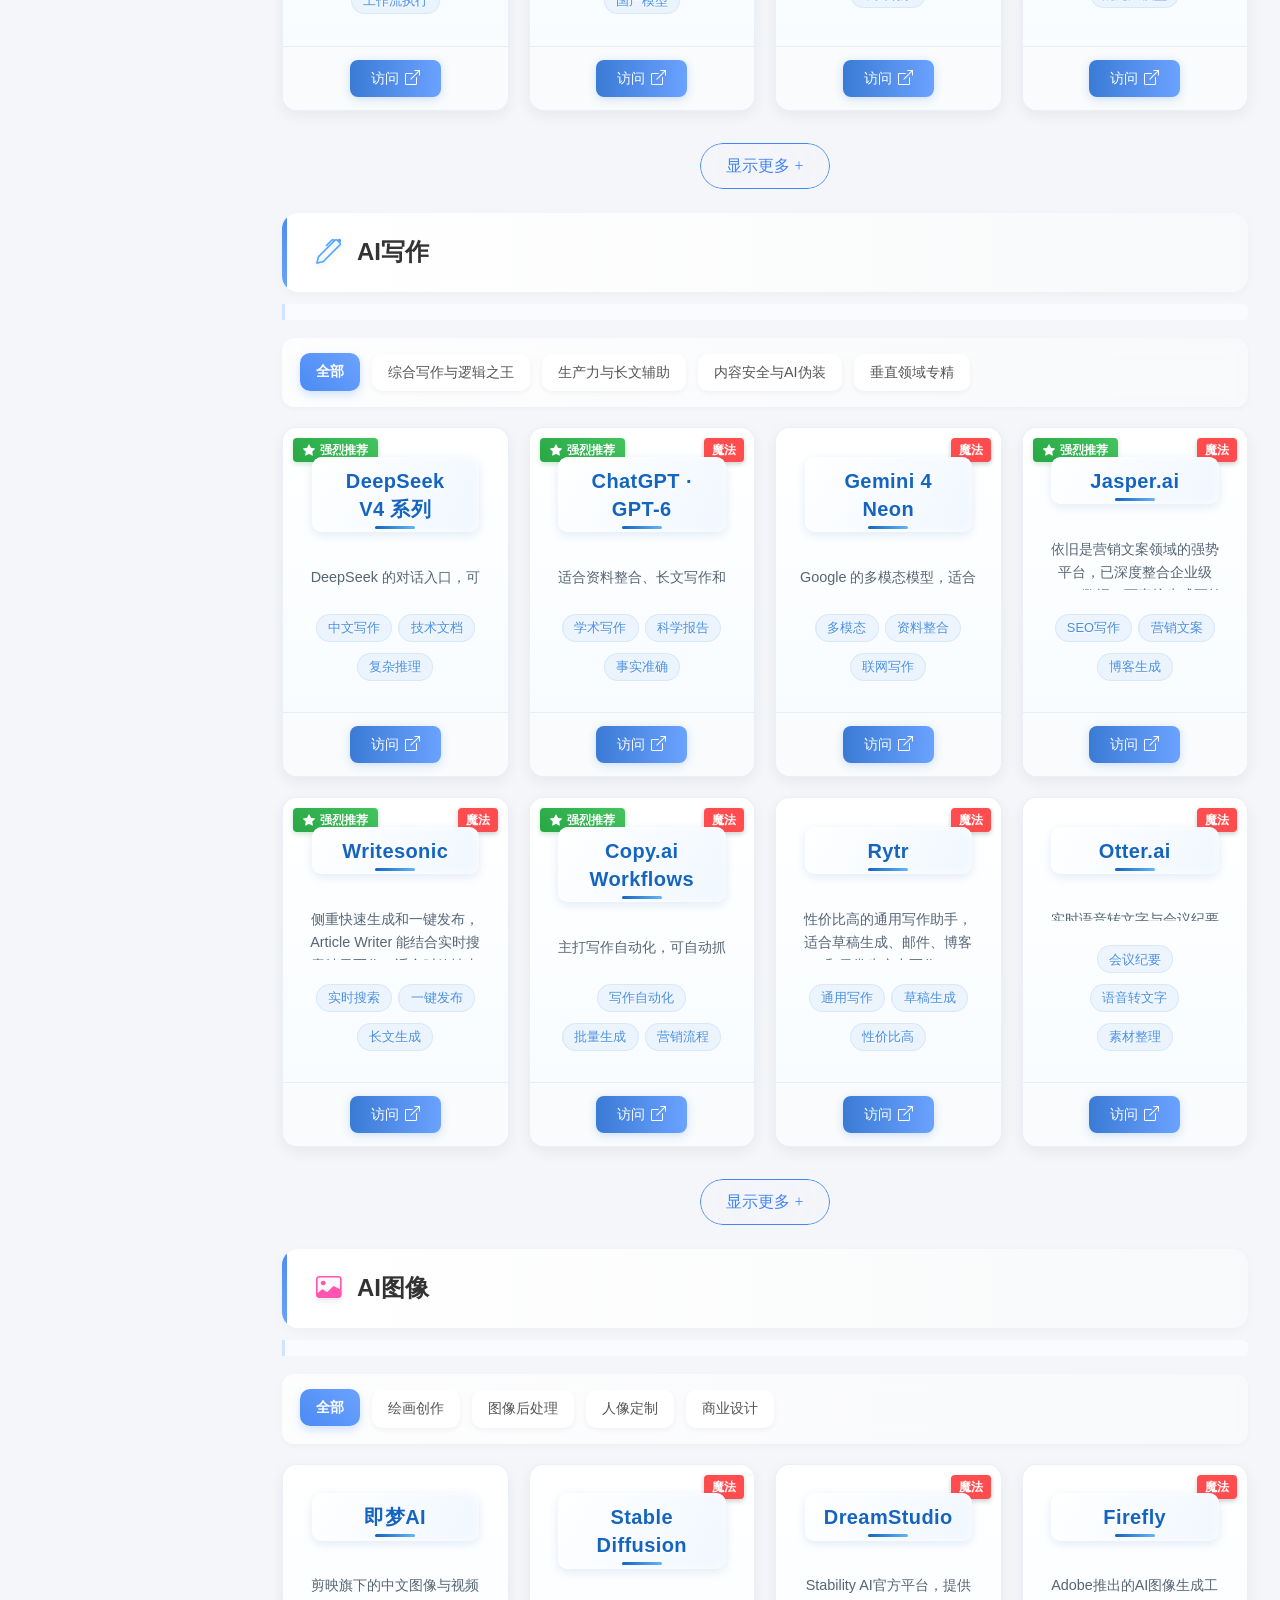
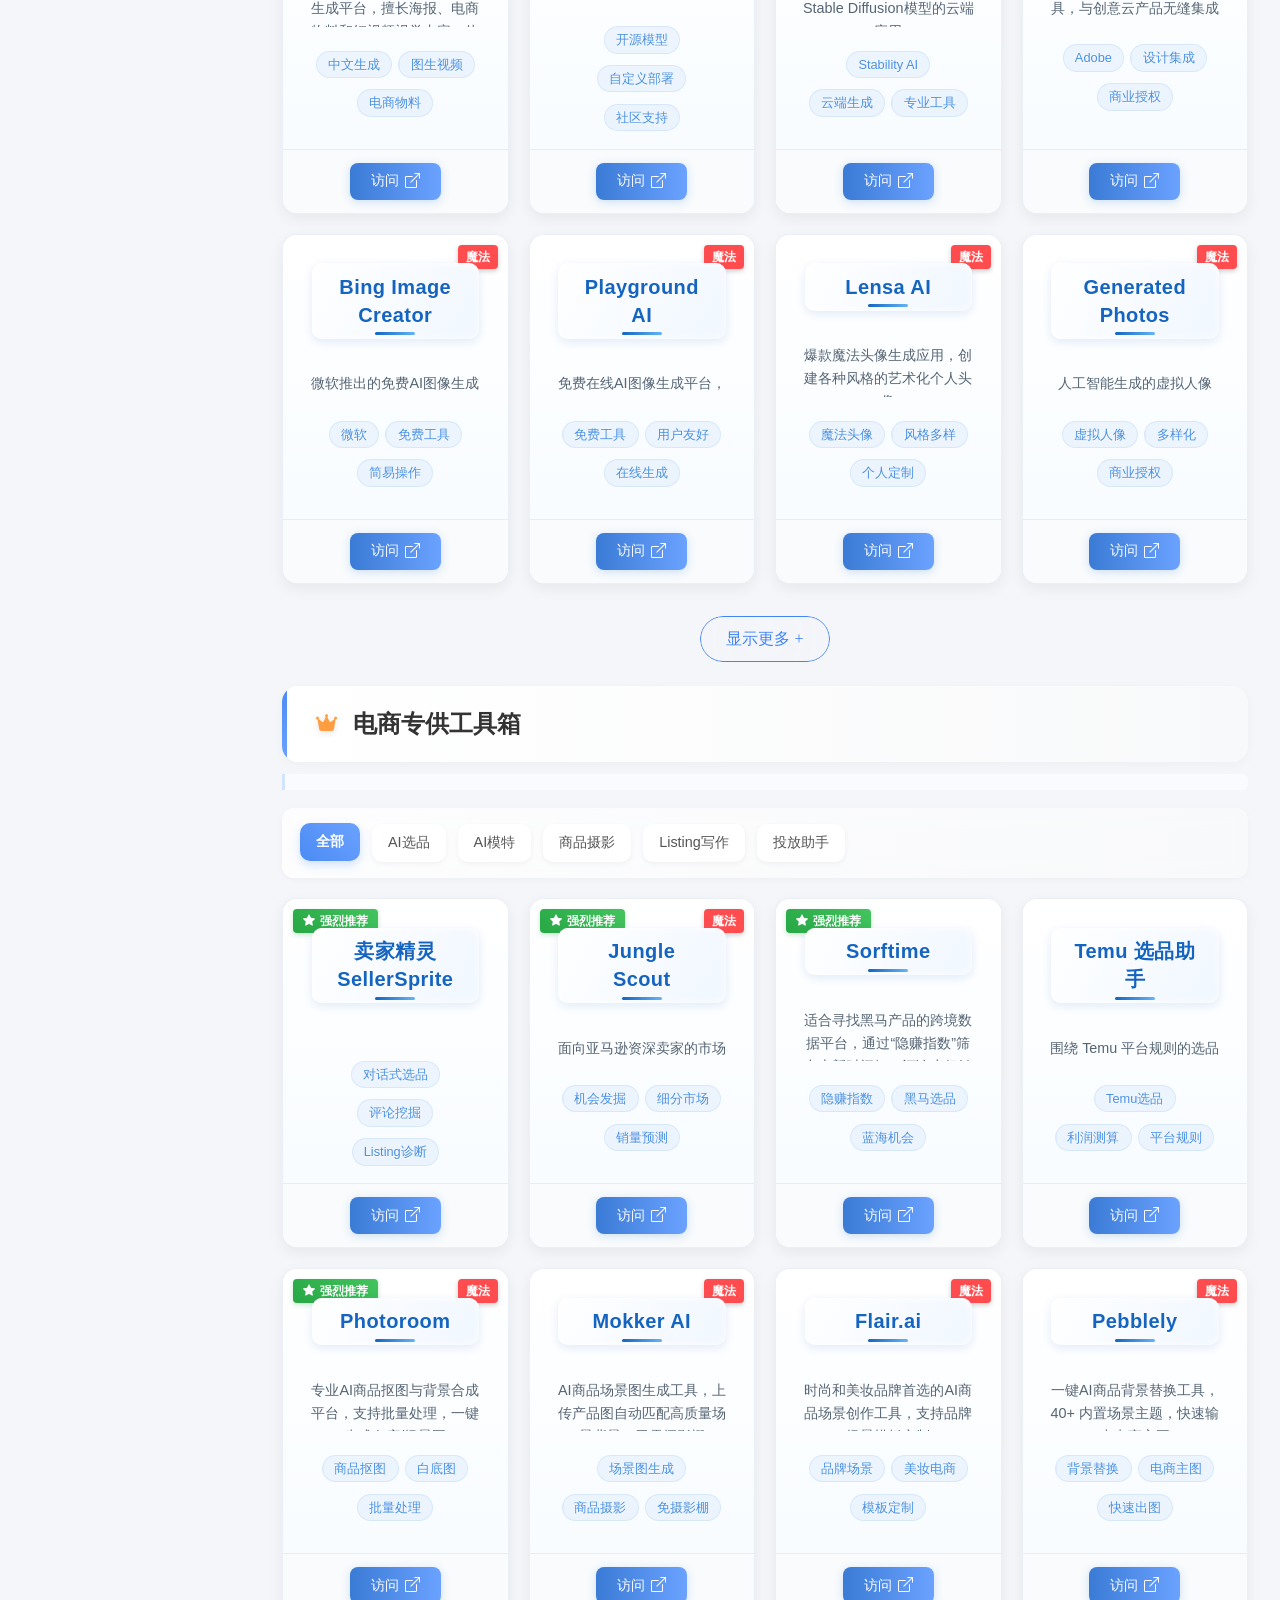
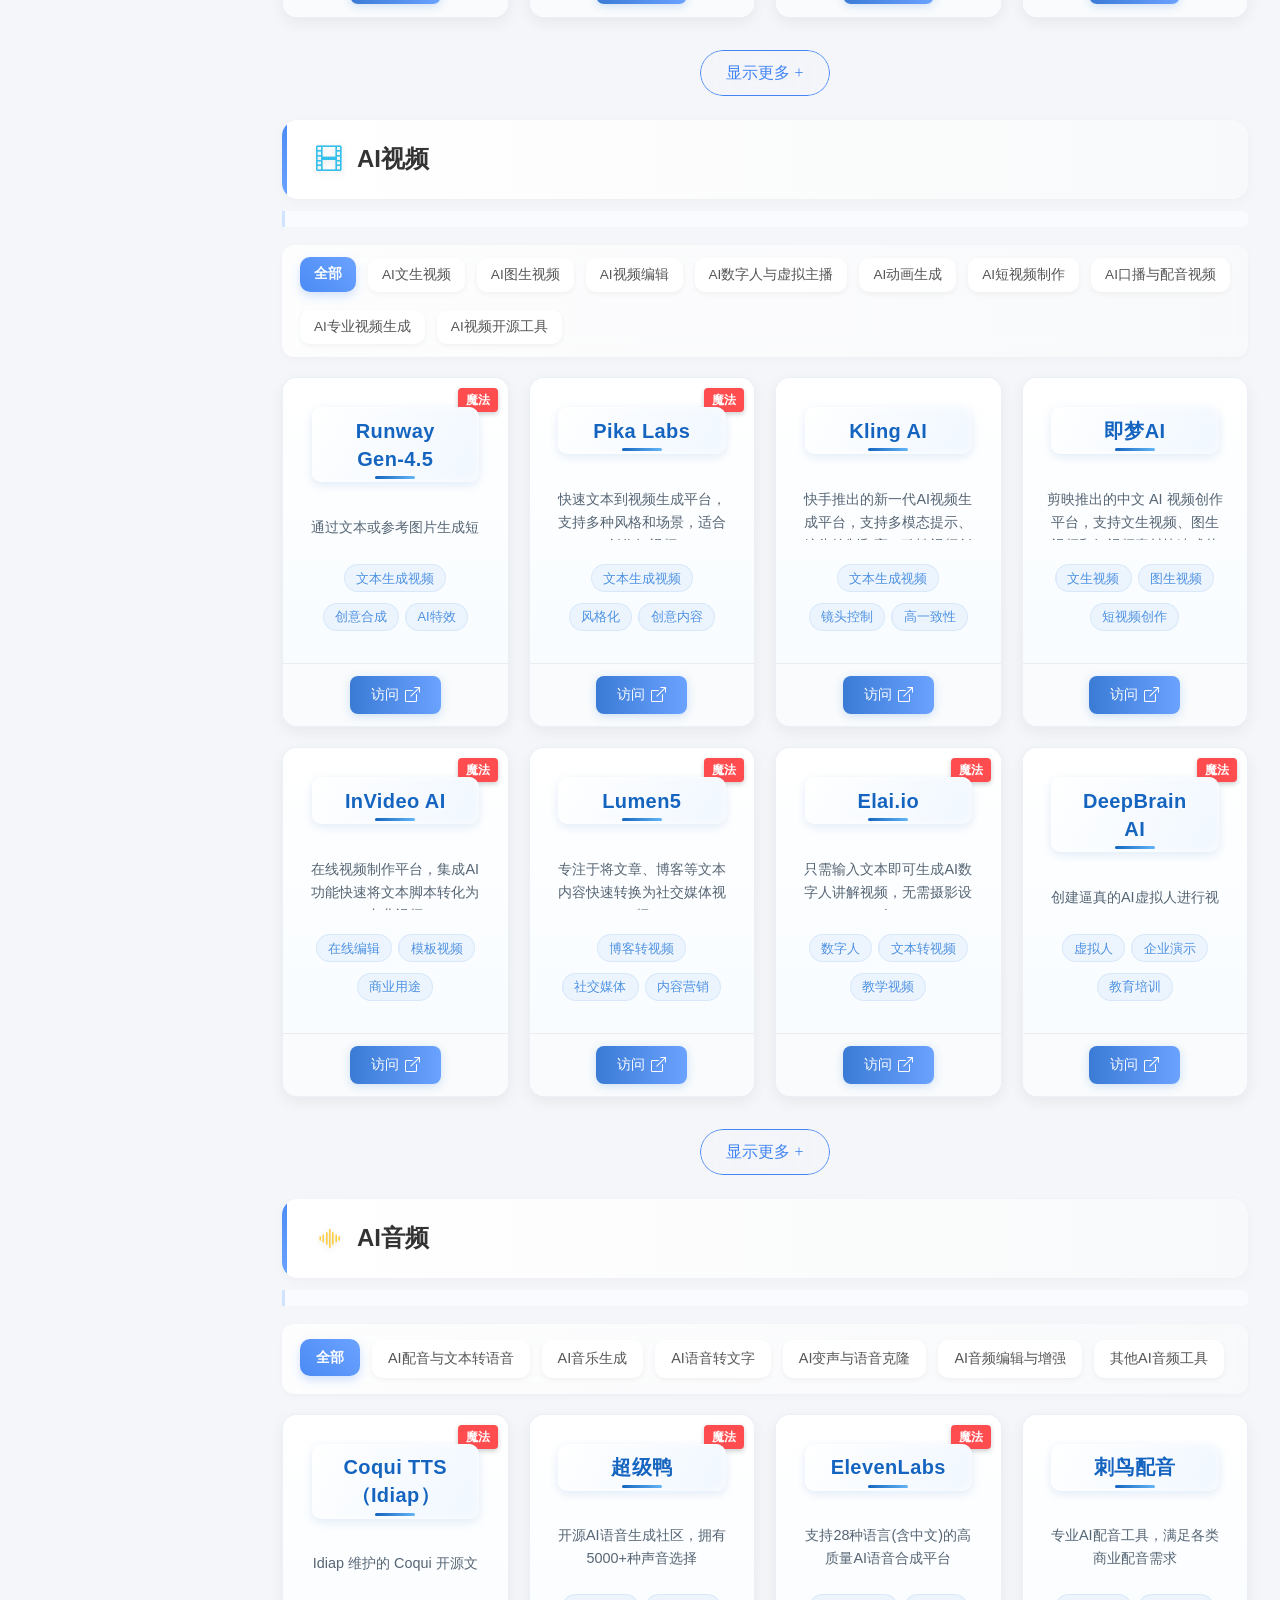
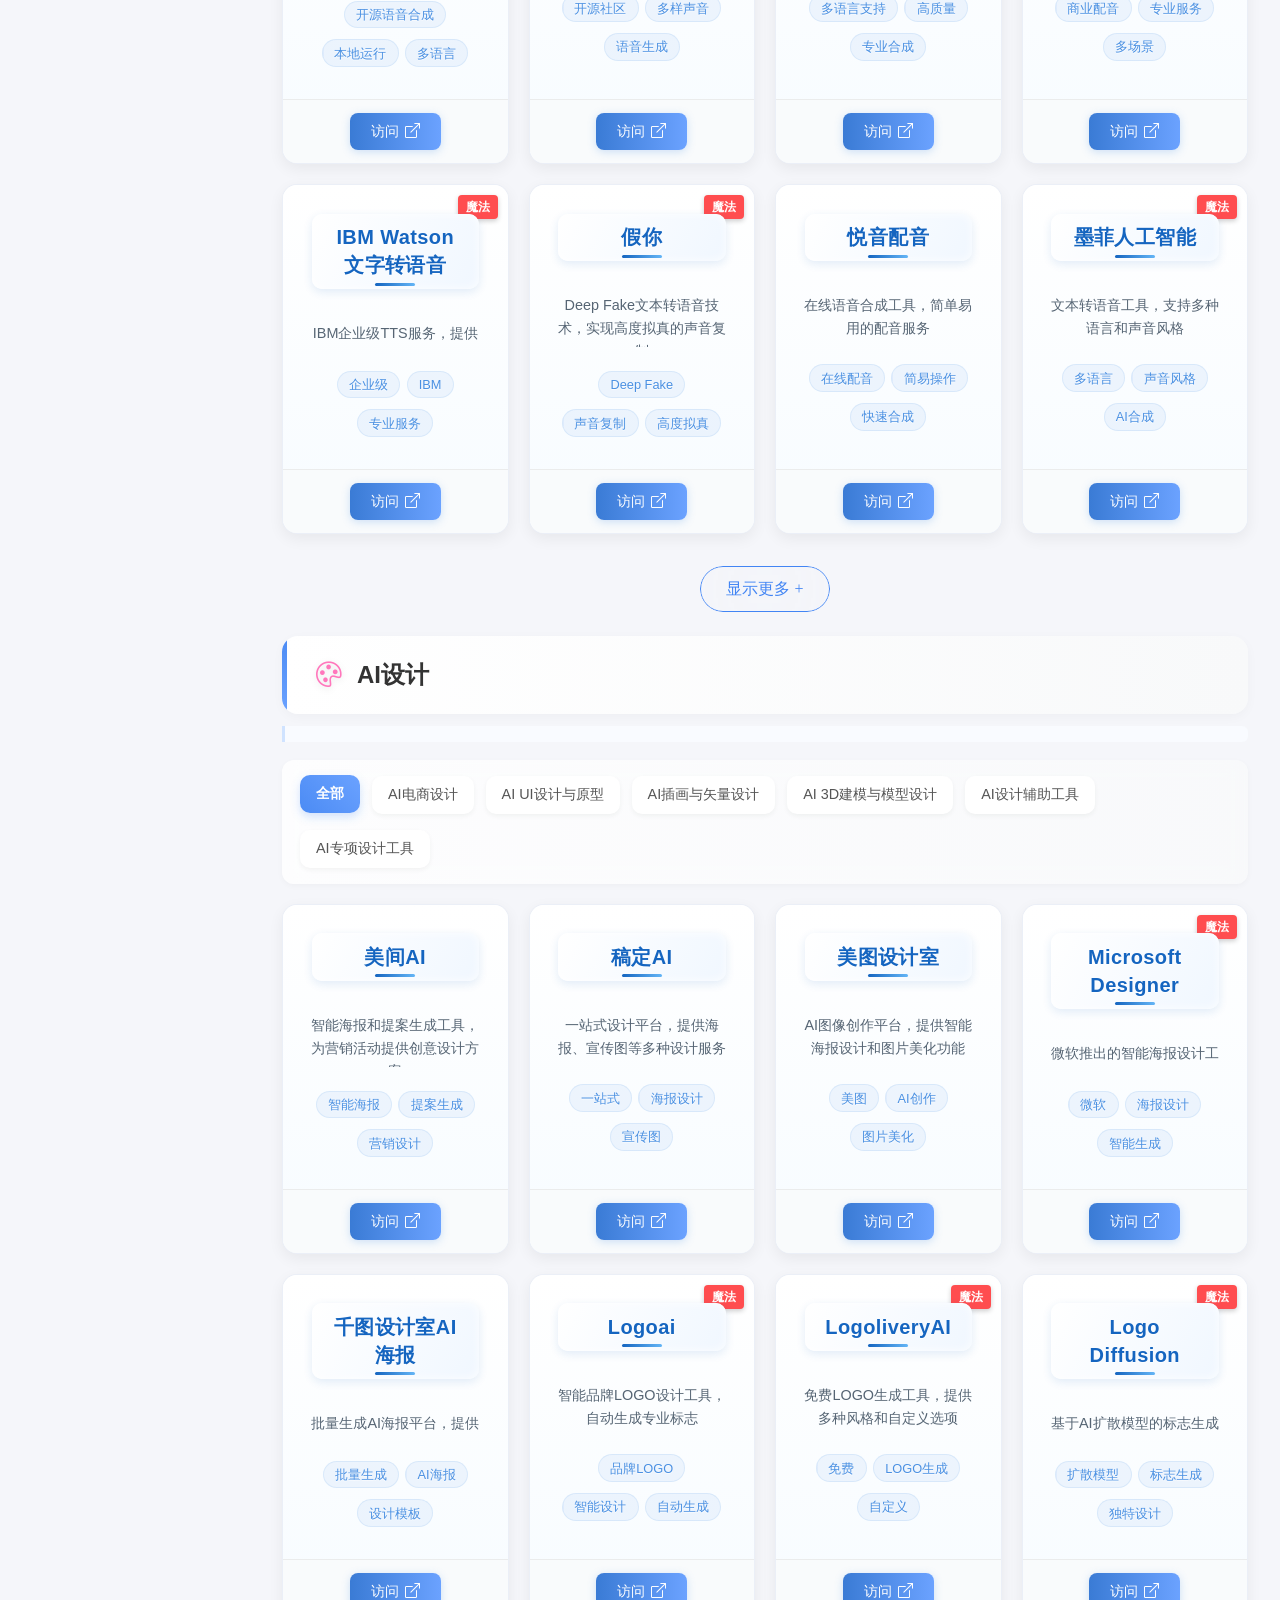
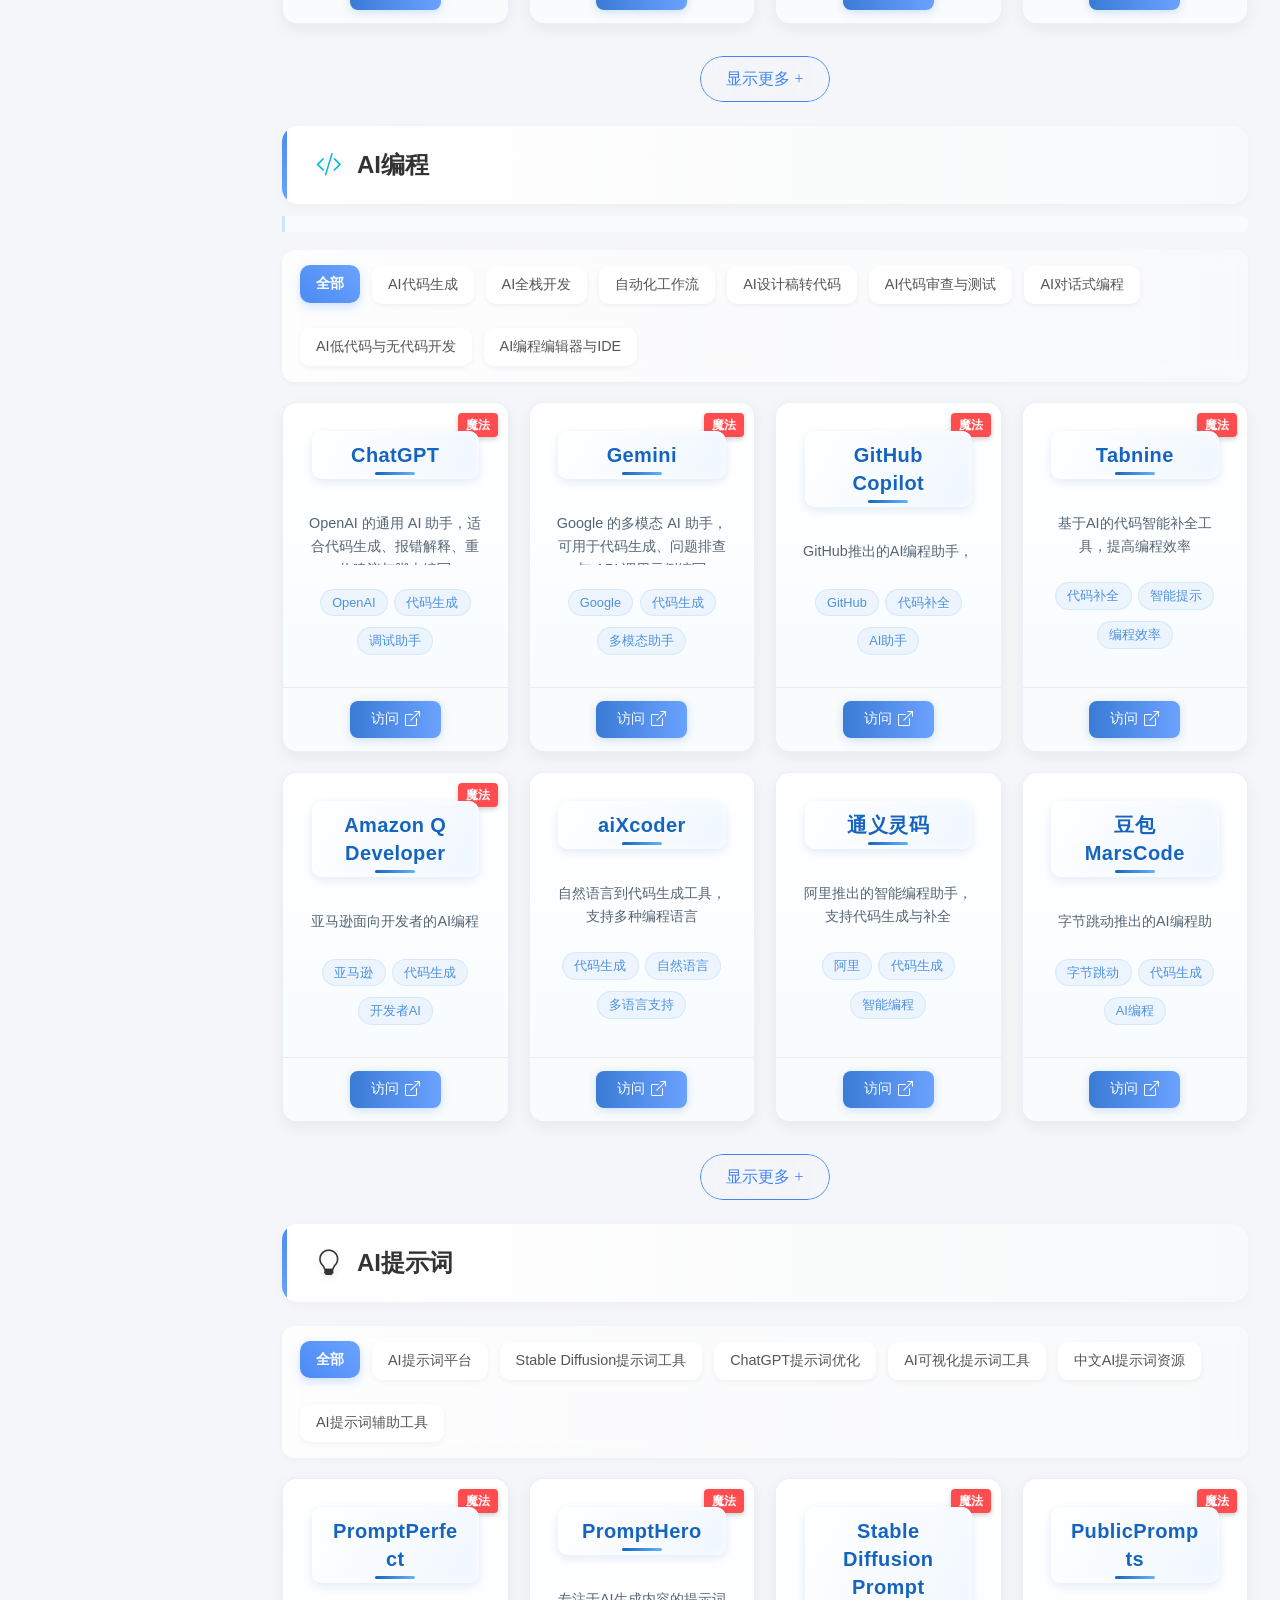
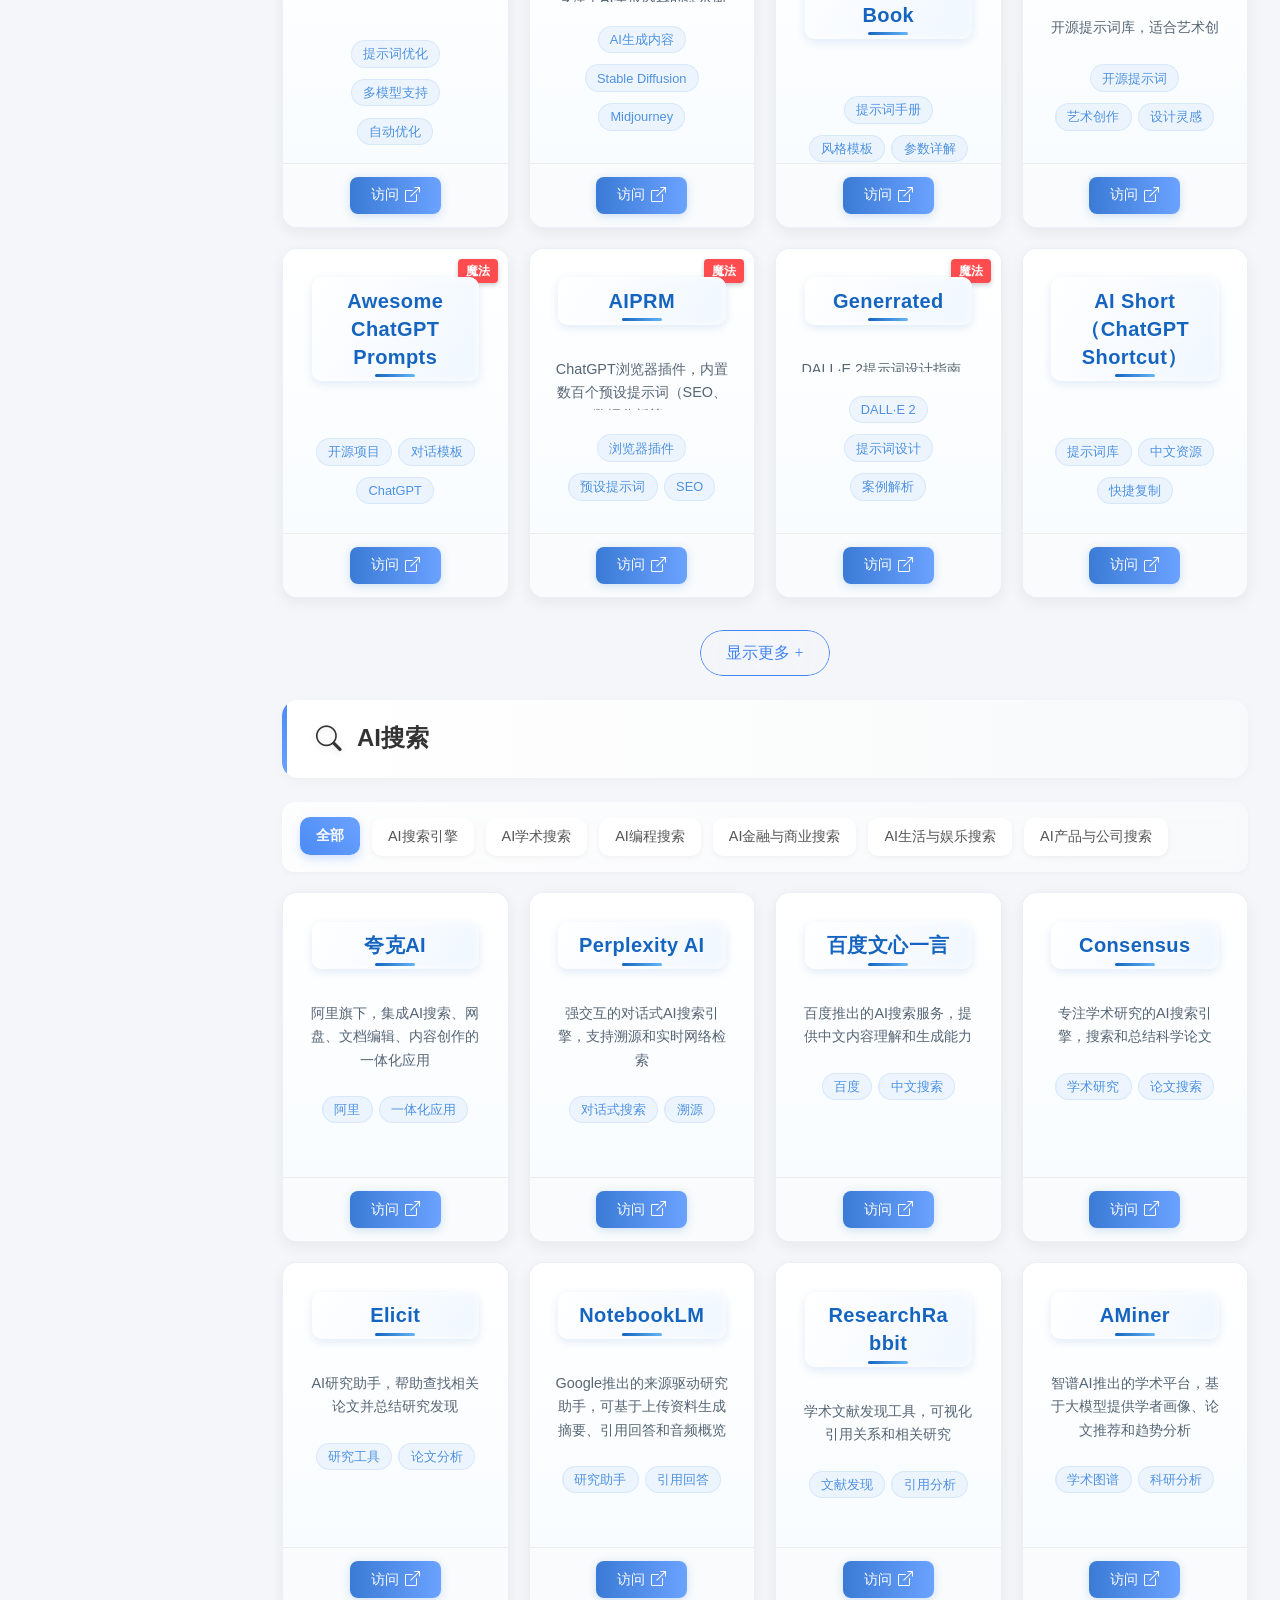
==== commit 3c65dde8: "1" ====
--- a/index.html
+++ b/index.html
@@ -449,6 +449,7 @@
                 <div class="subcategory-nav">
                     <button class="subcategory-btn active" onclick="filterResourcesSubcategory('all')">全部</button>
                     <button class="subcategory-btn" onclick="filterResourcesSubcategory('resource_tool_navigation')">工具导航</button>
+                    <button type="button" class="subcategory-btn" onclick="filterResourcesSubcategory('resource_social_data')">社媒数据</button>
                     <button class="subcategory-btn" onclick="filterResourcesSubcategory('resource_model_community')">模型与社区</button>
                     <button class="subcategory-btn" onclick="filterResourcesSubcategory('resource_product_research')">产品研究</button>
                     <button class="subcategory-btn" onclick="filterResourcesSubcategory('resource_learning_news')">学习与资讯</button>
@@ -863,7 +864,7 @@
     </div>
 
     <!-- JavaScript依赖 -->
-    <script src="js/sites-data.js?v=2-20261123"></script>
+    <script src="js/sites-data.js?v=3-20261123"></script>
     <script src="js/language.js"></script>
     <script src="js/scripts.js?v=video-downloads-20261123"></script>
 
